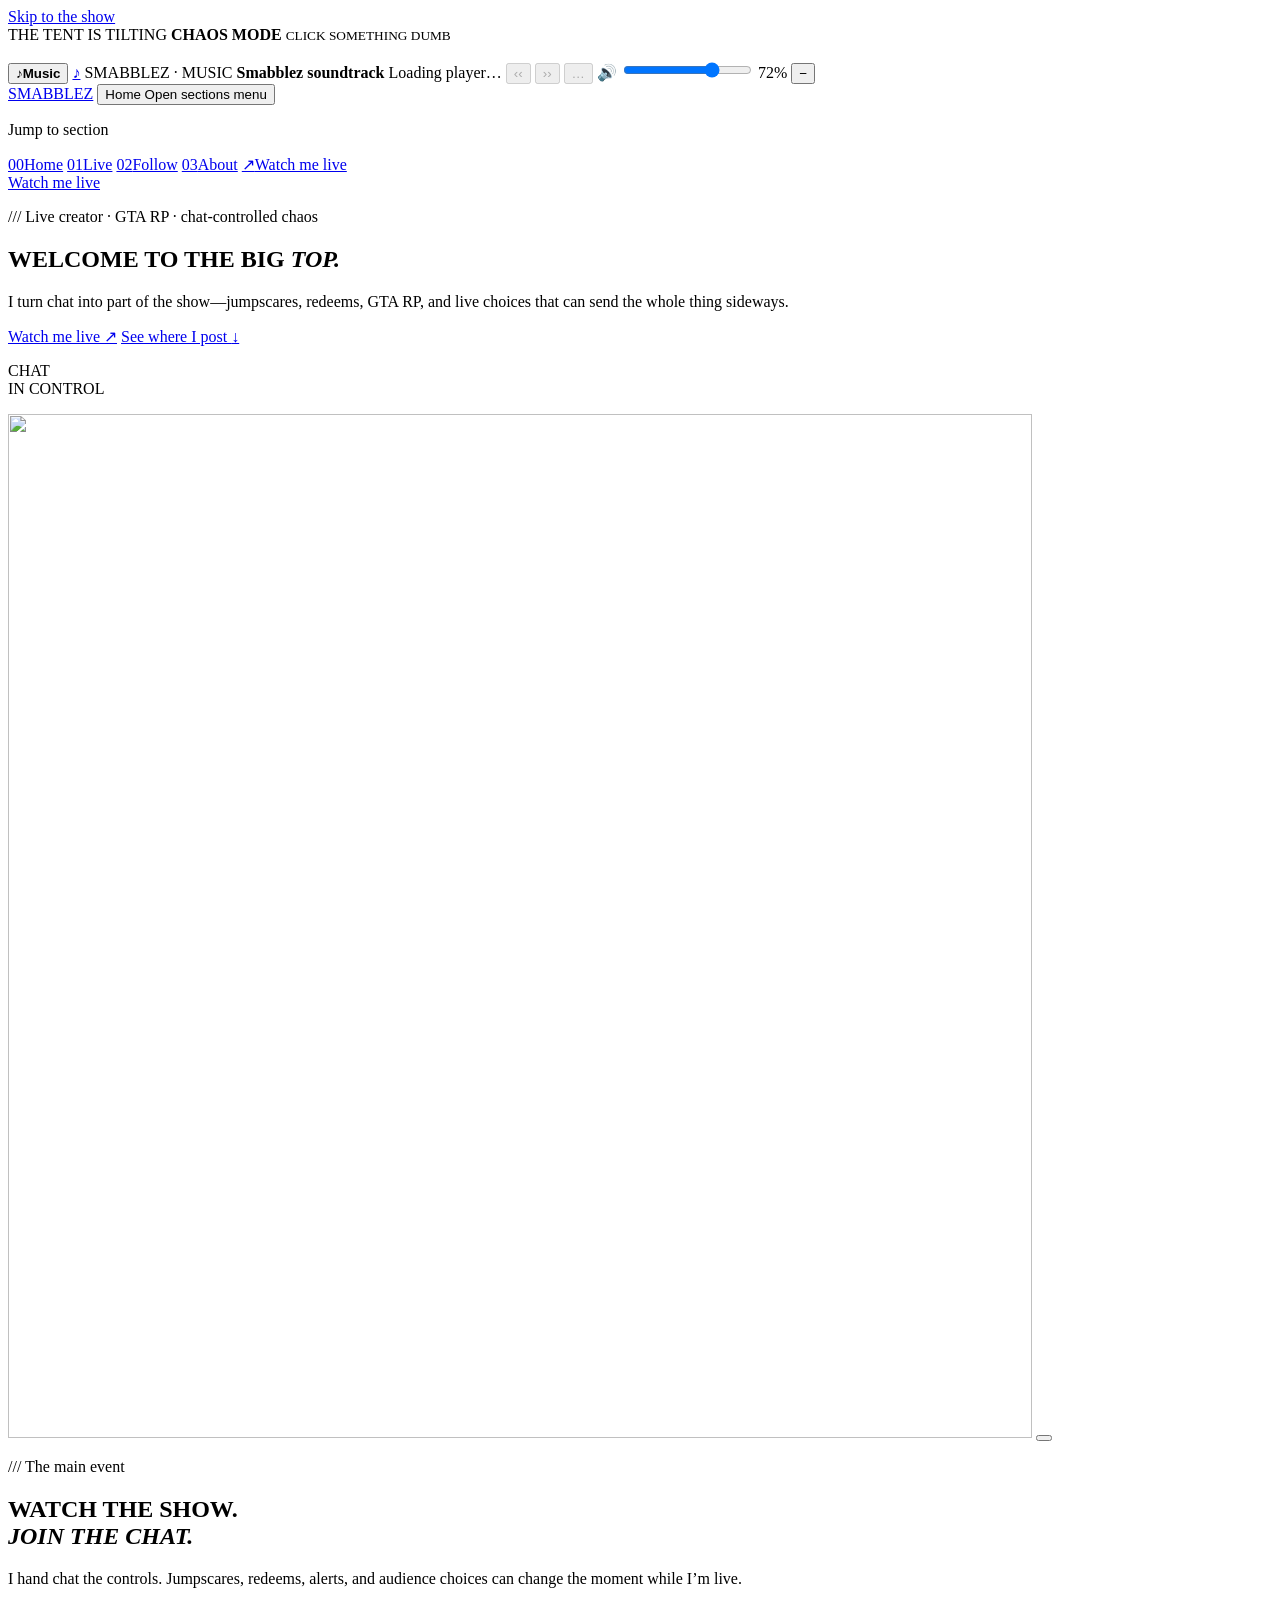
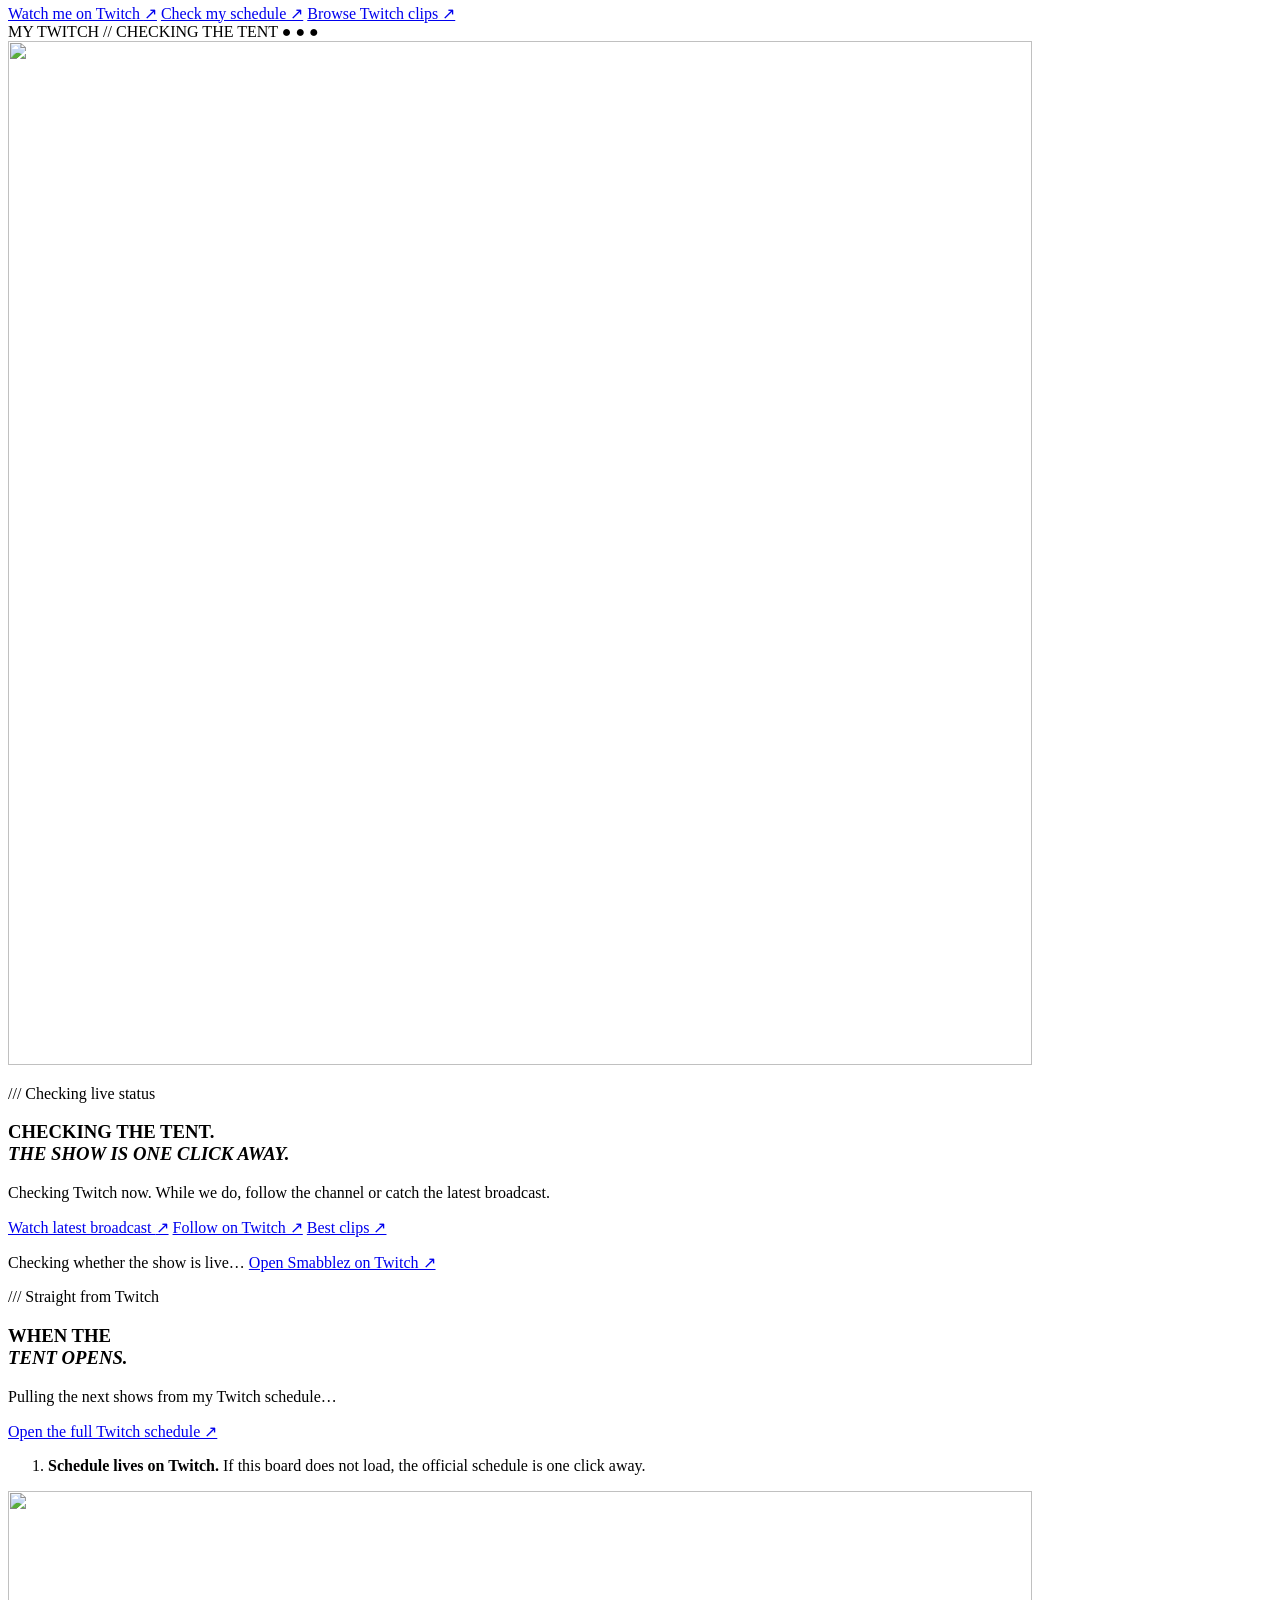
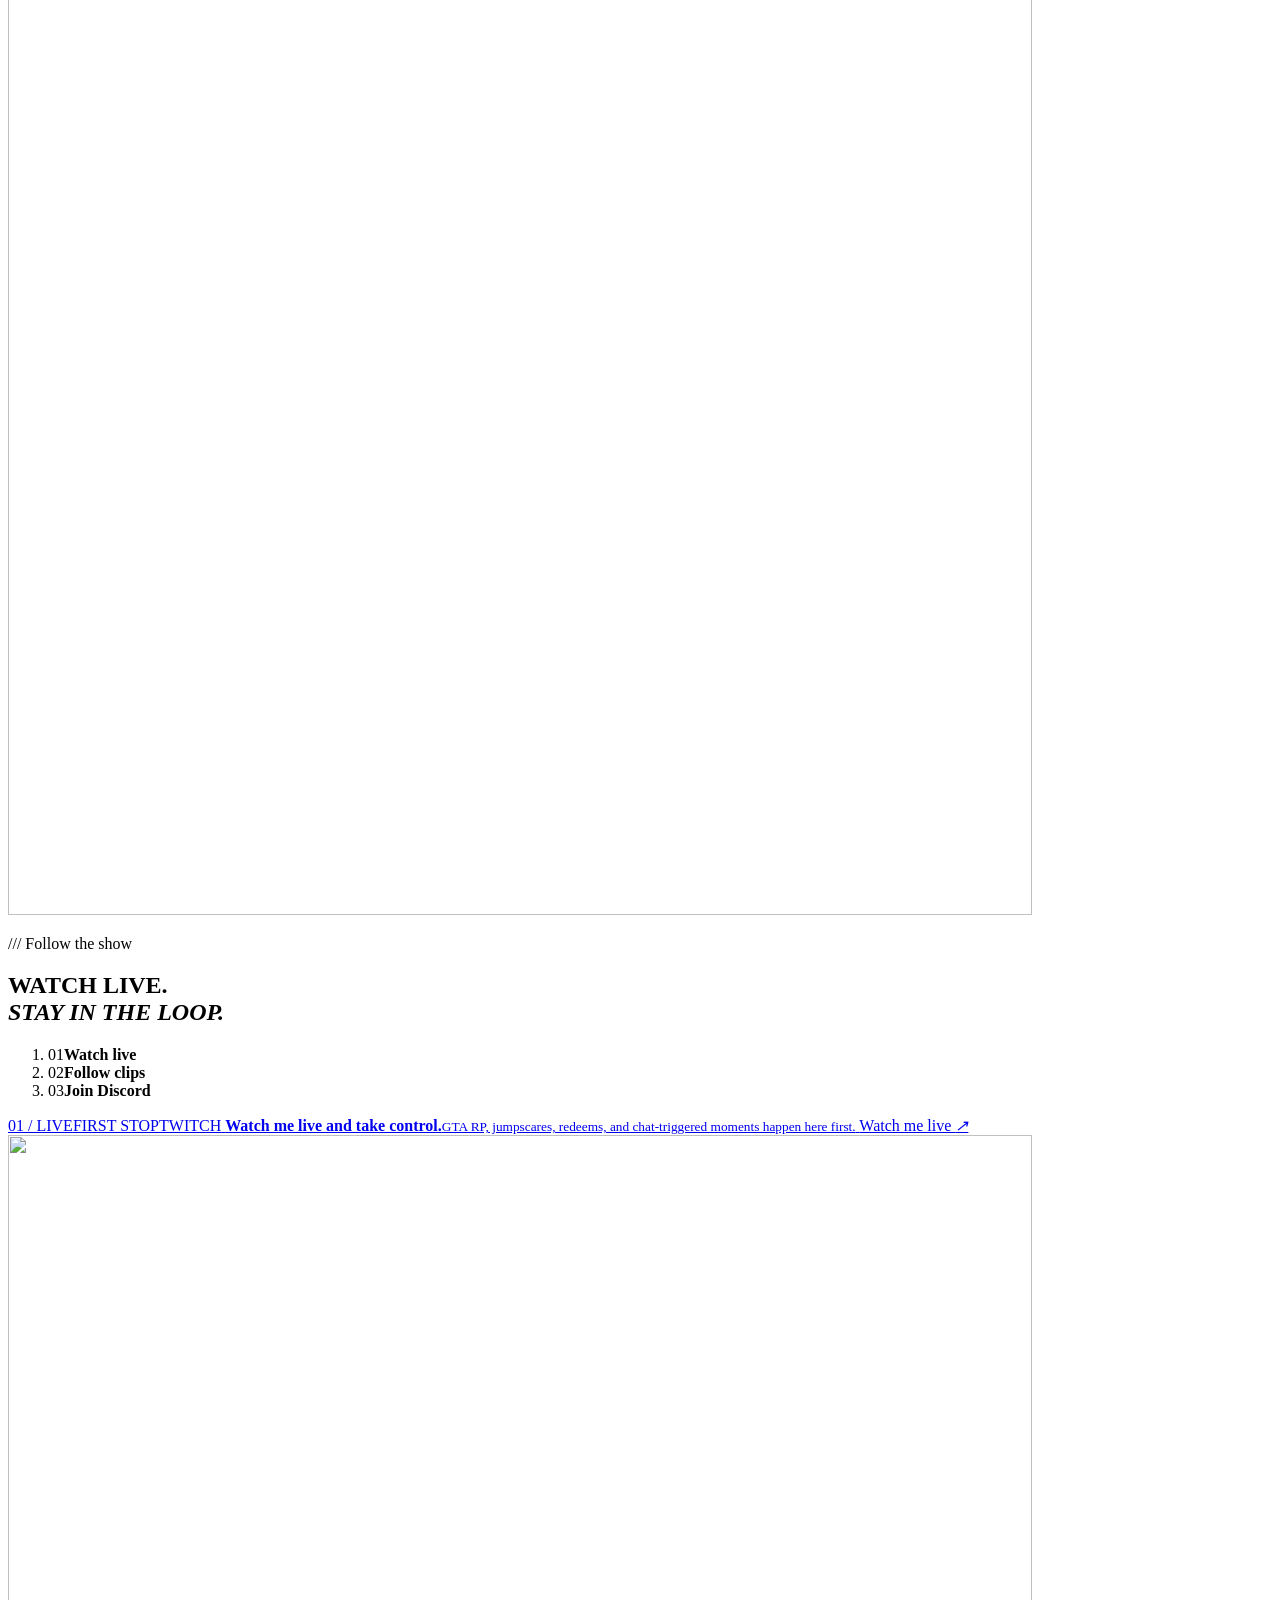
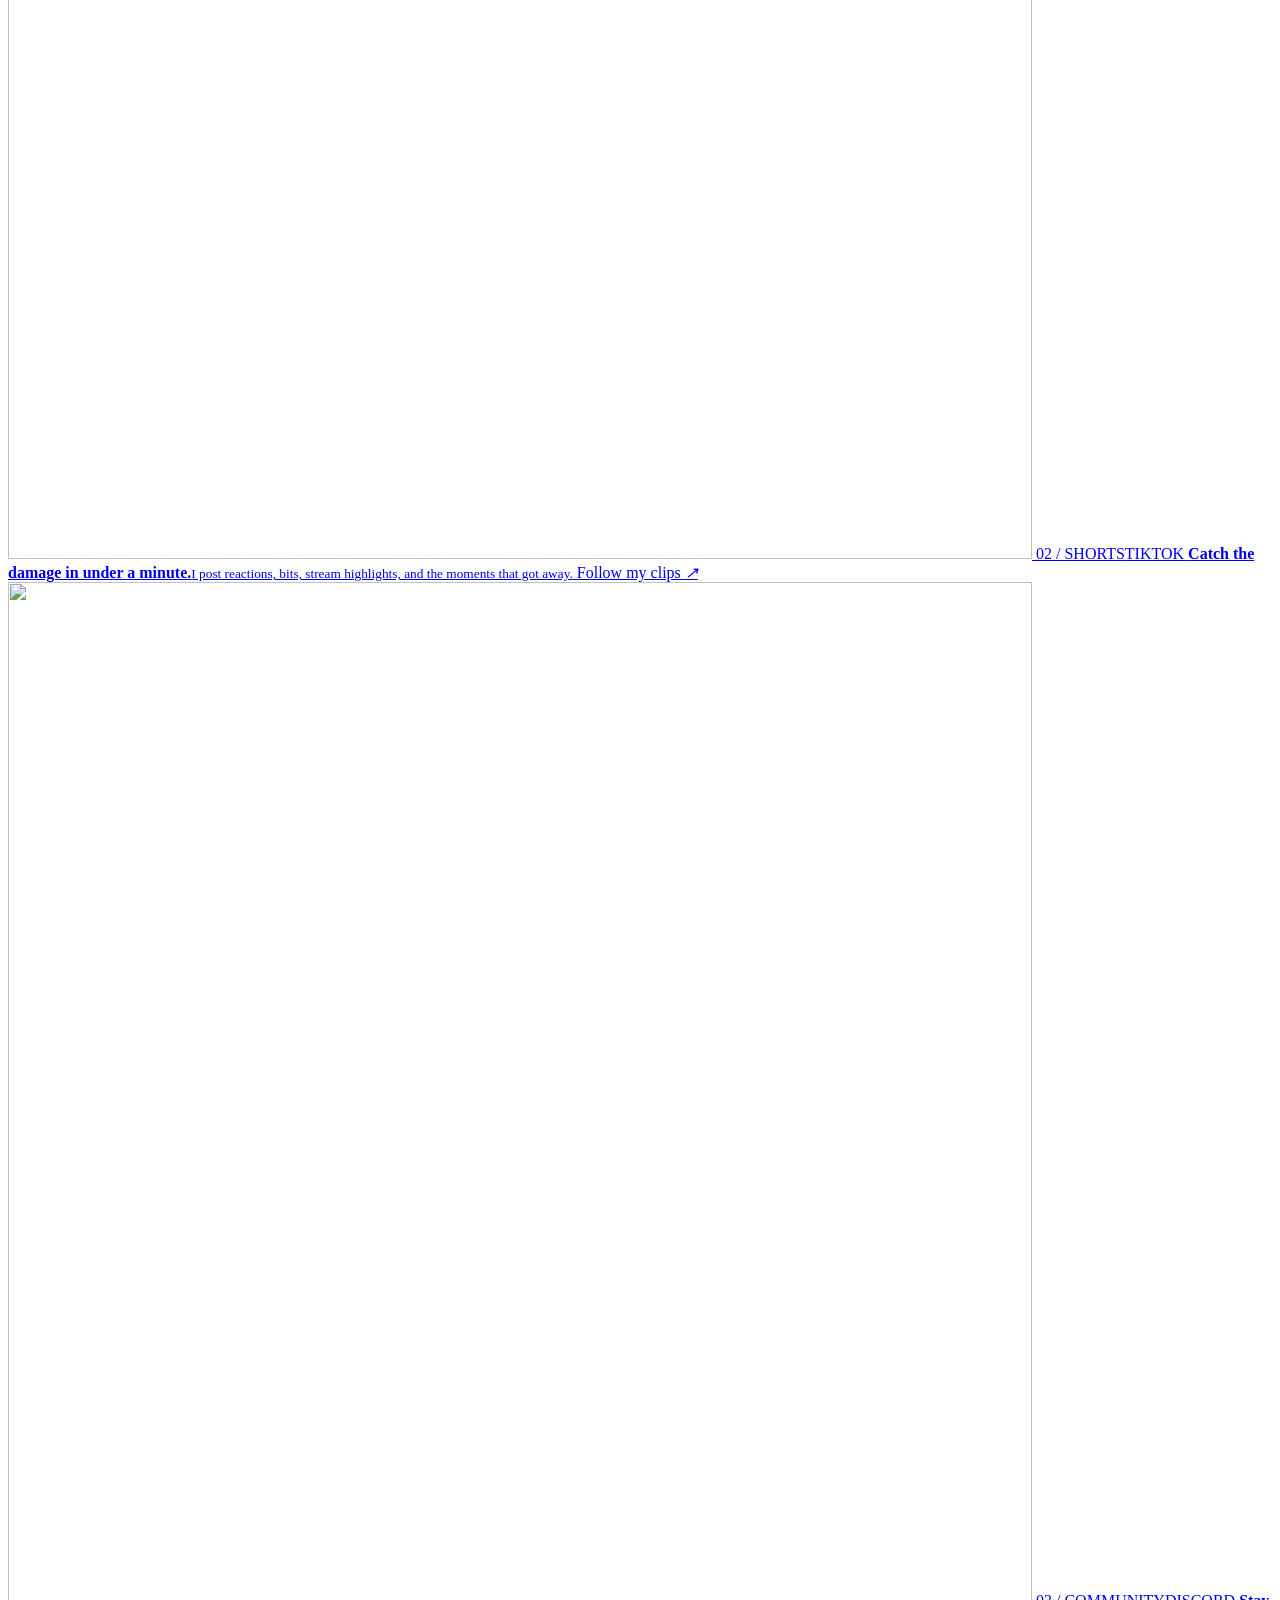
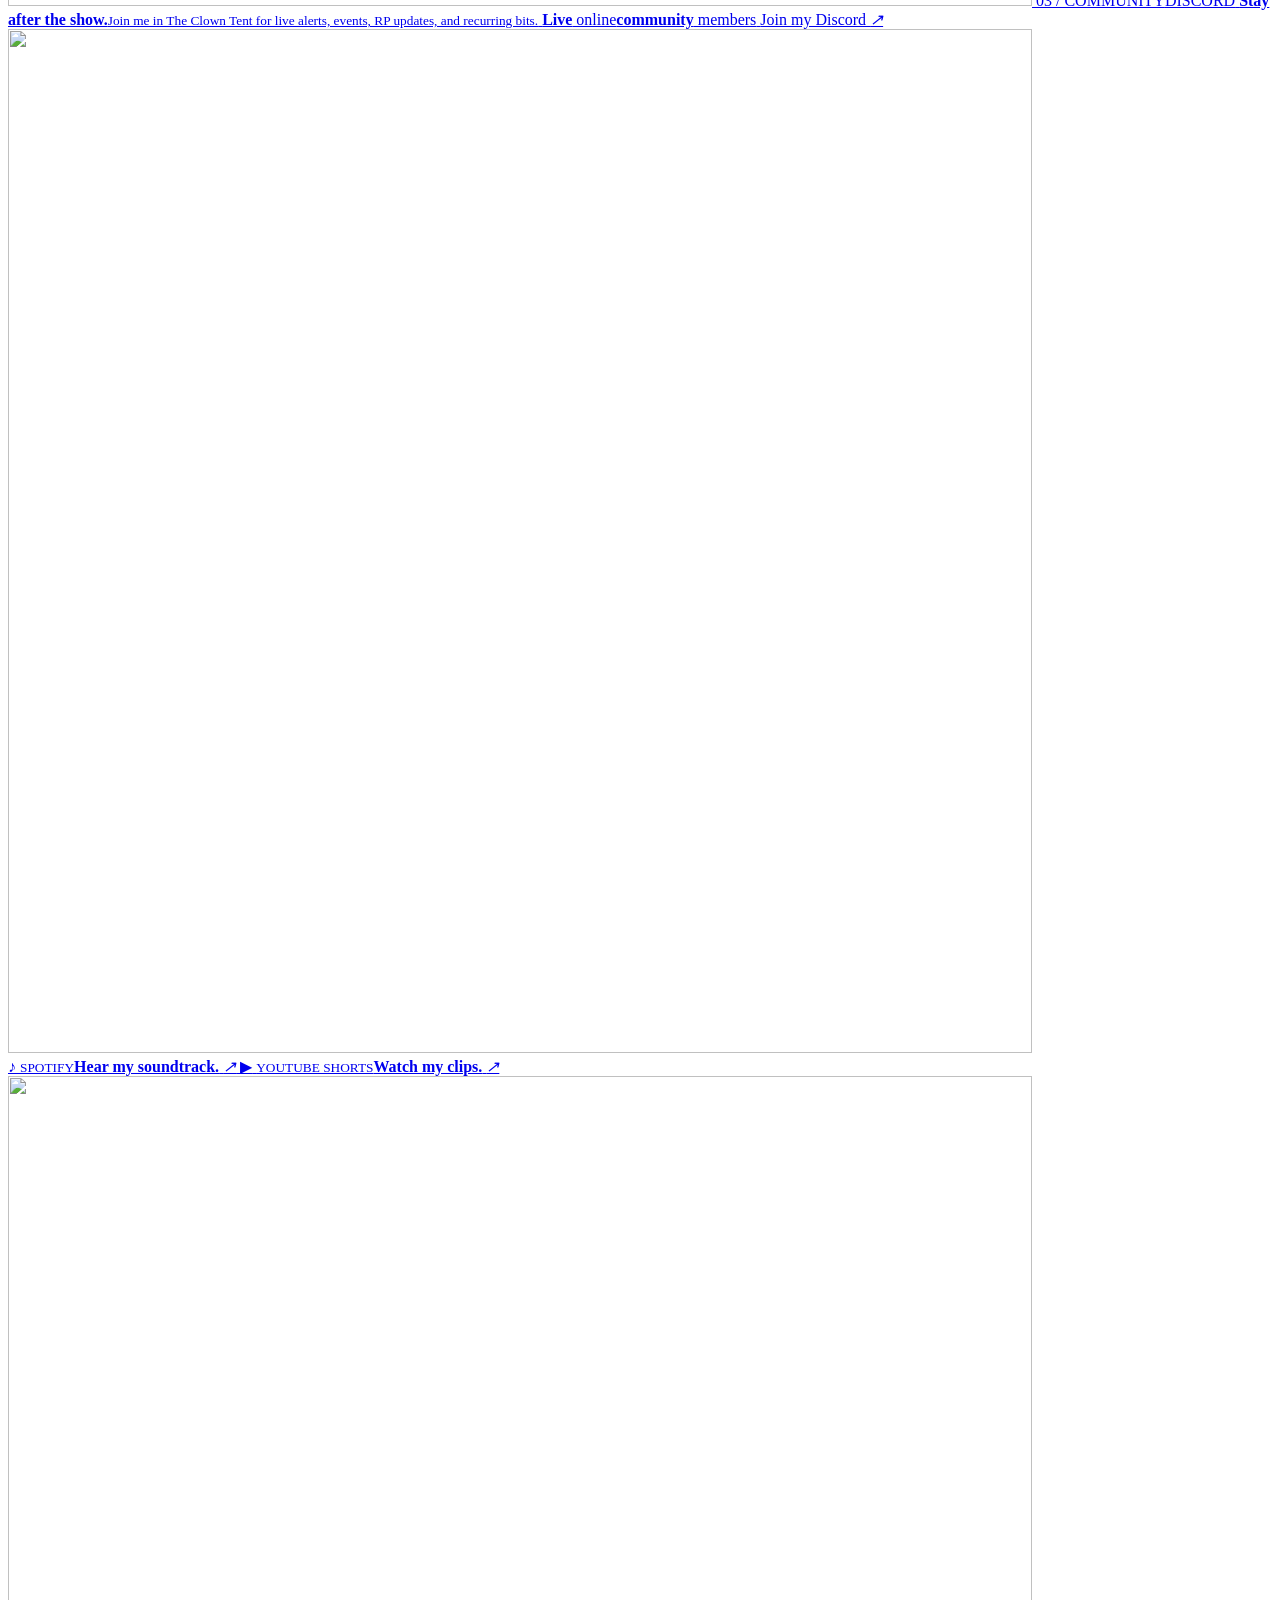
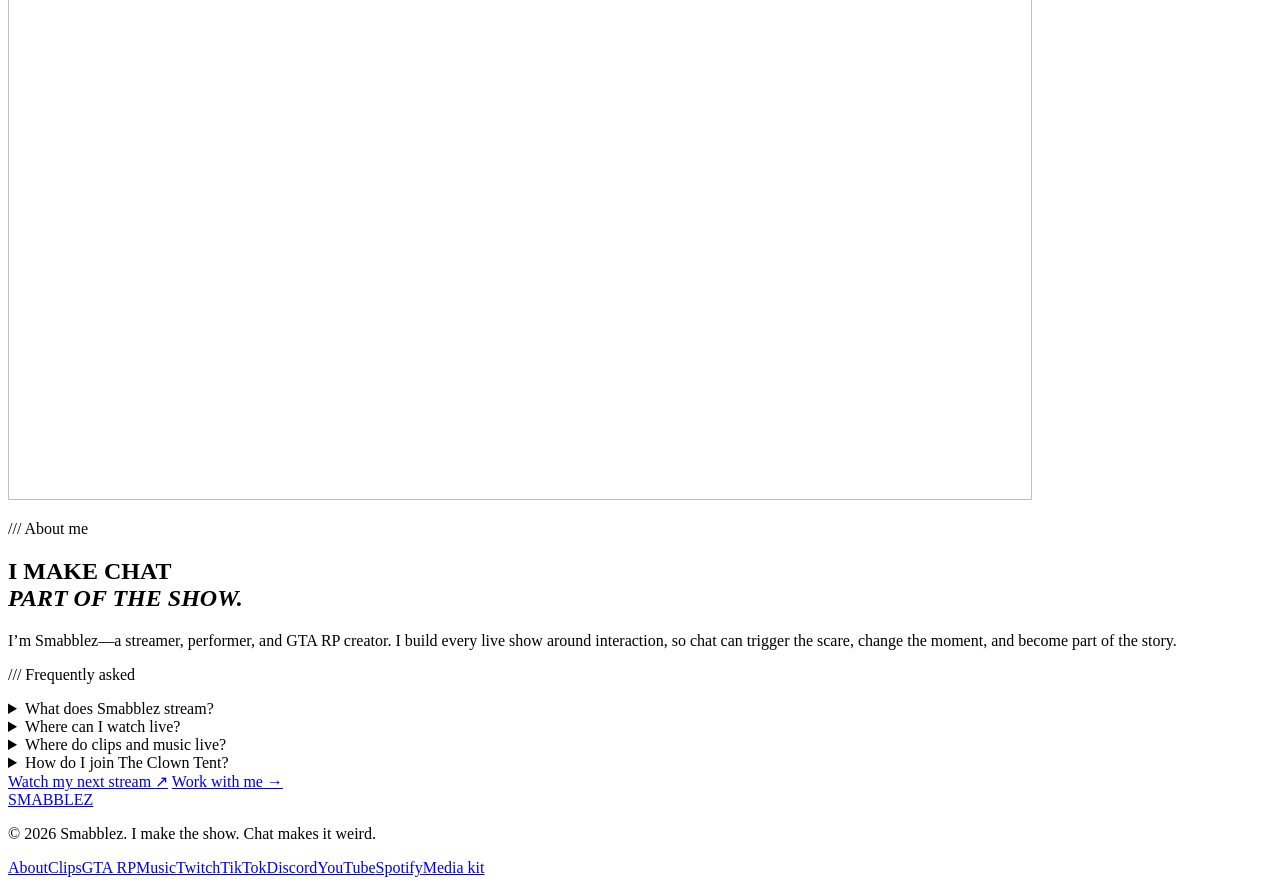
==== index.html @ bab13928 "Preserve website referral attribution" ====
<!doctype html>
<html lang="en">
<head>
  <meta charset="utf-8">
  <meta name="viewport" content="width=device-width, initial-scale=1">
  <meta name="referrer" content="strict-origin-when-cross-origin">
  <meta name="theme-color" content="#0b080d">
  <meta name="description" content="Smabblez turns Twitch chat into part of the show with GTA RP, jumpscares, live choices, music, and The Clown Tent community. Watch live and follow @Smabblez.">
  <meta name="robots" content="index, follow, max-image-preview:large">
  <meta name="author" content="Smabblez">
  <meta property="og:type" content="website">
  <meta property="og:locale" content="en_US">
  <meta property="og:site_name" content="Smabblez">
  <meta property="og:title" content="Smabblez | Interactive Twitch Streamer & GTA RP Creator">
  <meta property="og:description" content="Interactive live chaos, GTA RP, chat-triggered jumpscares, and a community that gets a hand on the wheel.">
  <meta property="og:url" content="https://smabblez.github.io/">
  <meta property="og:image" content="https://smabblez.github.io/assets/site/smabblez-social-card.png">
  <meta property="og:image:type" content="image/png">
  <meta property="og:image:width" content="1200">
  <meta property="og:image:height" content="630">
  <meta property="og:image:alt" content="Smabblez clown character beside the Welcome to the Big Top headline">
  <meta name="twitter:card" content="summary_large_image">
  <meta name="twitter:title" content="Smabblez | Interactive Twitch Streamer & GTA RP Creator">
  <meta name="twitter:description" content="Interactive live chaos, GTA RP, chat-triggered jumpscares, and a community that gets a hand on the wheel.">
  <meta name="twitter:image" content="https://smabblez.github.io/assets/site/smabblez-social-card.png">
  <meta name="twitter:image:alt" content="Smabblez clown character beside the Welcome to the Big Top headline">
  <title>Smabblez | Interactive Twitch Streamer & GTA RP Creator</title>
  <link rel="canonical" href="https://smabblez.github.io/">
  <link rel="icon" href="assets/favicon.svg" type="image/svg+xml">
  <link rel="apple-touch-icon" href="assets/emotes/hype.png">
  <link rel="preload" as="image" href="assets/emotes/hype.webp" type="image/webp" fetchpriority="high">
  <link rel="preload" as="font" href="assets/fonts/bungee-latin.woff2" type="font/woff2" crossorigin>
  <link rel="dns-prefetch" href="//player.twitch.tv">
  <link rel="dns-prefetch" href="//open.spotify.com">
  <link rel="dns-prefetch" href="//p.scdn.co">
  <link rel="dns-prefetch" href="//image-cdn-ak.spotifycdn.com">
  <link rel="dns-prefetch" href="//discord.com">
  <link rel="stylesheet" href="styles.css?v=20260801a">
  <script type="application/ld+json">
    {
      "@context": "https://schema.org",
      "@type": "WebSite",
      "@id": "https://smabblez.github.io/#website",
      "url": "https://smabblez.github.io/",
      "name": "Smabblez",
      "alternateName": "The Big Top",
      "description": "The official home of Smabblez: interactive Twitch shows, GTA RP, music, clips, and The Clown Tent community.",
      "publisher": { "@id": "https://smabblez.github.io/#smabblez" },
      "inLanguage": "en-US"
    }
  </script>
  <script type="application/ld+json">
    {
      "@context": "https://schema.org",
      "@type": "ProfilePage",
      "@id": "https://smabblez.github.io/#profile-page",
      "url": "https://smabblez.github.io/",
      "name": "Smabblez | Interactive Twitch Streamer & GTA RP Creator",
      "dateModified": "2026-07-26T00:00:00-05:00",
      "isPartOf": { "@id": "https://smabblez.github.io/#website" },
      "mainEntity": {
        "@type": "Person",
        "@id": "https://smabblez.github.io/#smabblez",
        "name": "Smabblez",
        "alternateName": "@Smabblez",
        "url": "https://smabblez.github.io/",
        "description": "Streamer, performer, GTA RP creator, musician, and community builder known for interactive live shows.",
        "image": [
          "https://smabblez.github.io/assets/emotes/hype.png",
          "https://smabblez.github.io/assets/site/smabblez-profile-4x3.png",
          "https://smabblez.github.io/assets/site/smabblez-profile-16x9.png"
        ],
        "sameAs": [
          "https://www.twitch.tv/smabblez",
          "https://www.tiktok.com/@Smabblez",
          "https://open.spotify.com/artist/1JiqQUYL0EA1h3jVQIRQtg",
          "https://www.youtube.com/@Smabblez"
        ]
      }
    }
  </script>
  <script type="application/ld+json">
    {
      "@context": "https://schema.org",
      "@type": "FAQPage",
      "@id": "https://smabblez.github.io/#faq",
      "url": "https://smabblez.github.io/#faq",
      "mainEntity": [
        { "@type": "Question", "name": "What does Smabblez stream?", "acceptedAnswer": { "@type": "Answer", "text": "Smabblez makes interactive live shows built around GTA RP, chat-triggered jumpscares, redeems, alerts, and audience choices." } },
        { "@type": "Question", "name": "Where can I watch Smabblez live?", "acceptedAnswer": { "@type": "Answer", "text": "Watch Smabblez on Twitch at twitch.tv/smabblez. The show is designed around chat participation, so viewers can help steer the moment while it is live." } },
        { "@type": "Question", "name": "Where can I find Smabblez clips and music?", "acceptedAnswer": { "@type": "Answer", "text": "Follow @Smabblez on TikTok for short-form moments, visit the YouTube channel for videos, and hear the Smabblez soundtrack on Spotify." } },
        { "@type": "Question", "name": "How do I join The Clown Tent community?", "acceptedAnswer": { "@type": "Answer", "text": "Join the Smabblez Discord to stay connected after the show, find community events, and keep up with live alerts and RP updates." } }
      ]
    }
  </script>
</head>
<body class="simple-home">
  <a class="skip-link" href="#main">Skip to the show</a>
  <div class="cursor-nose" aria-hidden="true"></div>
  <div class="scroll-progress" aria-hidden="true"><span></span></div>
  <div class="chaos-flash" aria-hidden="true">
    <span data-chaos-kicker>THE TENT IS TILTING</span>
    <strong data-chaos-title>CHAOS MODE</strong>
    <small data-chaos-hint>CLICK SOMETHING DUMB</small>
  </div>
  <p class="mode-status sr-only" role="status" aria-live="polite" data-mode-status></p>

  <aside class="sound-prompt" data-sound-prompt aria-label="Smabblez soundtrack preview controls">
    <button class="sound-restore" type="button" data-sound-restore aria-label="Expand soundtrack controls" title="Expand soundtrack controls"><span aria-hidden="true">♪</span><strong>Music</strong></button>
    <a class="sound-art" href="https://open.spotify.com/artist/1JiqQUYL0EA1h3jVQIRQtg" data-social="spotify" data-sound-art target="_blank" rel="noopener" aria-label="Open Smabblez on Spotify"><span aria-hidden="true">♪</span></a>
    <span class="sound-meta">
      <span class="sound-kicker">SMABBLEZ · MUSIC</span>
      <strong data-sound-track>Smabblez soundtrack</strong>
      <span class="sound-status" data-sound-status aria-live="polite">Loading player…</span>
    </span>
    <button class="sound-previous" type="button" data-sound-previous aria-label="Restart or play previous track" title="Restart or play previous track" disabled>‹‹</button>
    <button class="sound-skip" type="button" data-sound-skip aria-label="Skip to next track" title="Skip to next track" disabled>››</button>
    <button class="sound-toggle" type="button" data-sound-toggle aria-label="Loading Spotify player" aria-pressed="false" disabled>…</button>
    <label class="sound-volume-control" title="Soundtrack volume">
      <span aria-hidden="true" data-sound-volume-icon>&#128266;</span>
      <input id="sound-volume" type="range" min="0" max="100" step="1" value="72" data-sound-volume aria-label="Soundtrack volume">
      <output for="sound-volume" data-sound-volume-value>72%</output>
    </label>
    <button class="sound-dismiss" type="button" data-sound-dismiss aria-label="Minimize soundtrack controls" title="Minimize soundtrack controls">−</button>
    <span class="sound-progress" aria-hidden="true"><span data-sound-progress></span></span>
    <audio data-sound-audio preload="none"></audio>
  </aside>

  <header class="site-header" data-header>
    <a class="brand" href="#top" aria-label="Smabblez home"><span class="brand-nose" aria-hidden="true"></span><span>SMABBLEZ</span></a>
    <button class="menu-toggle" type="button" aria-expanded="false" aria-controls="site-nav" aria-label="Open sections menu">
      <span class="menu-current" data-menu-current>Home</span>
      <span class="menu-icon" aria-hidden="true"><i></i><i></i><i></i></span>
      <span class="sr-only" data-menu-label>Open sections menu</span>
    </button>
    <nav class="site-nav" id="site-nav" aria-label="Primary navigation">
      <p class="nav-title">Jump to section</p>
      <a class="active" href="#top" data-section-name="Home" aria-current="page"><span aria-hidden="true">00</span>Home</a>
      <a href="#live" data-section-name="Live"><span aria-hidden="true">01</span>Live</a>
      <a href="#follow" data-section-name="Follow"><span aria-hidden="true">02</span>Follow</a>
      <a href="#about" data-section-name="About"><span aria-hidden="true">03</span>About</a>
      <a class="nav-live-link" href="https://www.twitch.tv/smabblez" data-social="twitch" target="_blank" rel="noopener"><span aria-hidden="true">↗</span>Watch me live</a>
    </nav>
    <a class="header-cta" href="https://www.twitch.tv/smabblez" data-social="twitch" target="_blank" rel="noopener"><span class="live-dot" aria-hidden="true"></span>Watch me live</a>
  </header>

  <main id="main">
    <section class="hero" id="top" aria-labelledby="hero-title">
      <div class="hero-copy">
        <p class="kicker"><span>///</span> Live creator · GTA RP · chat-controlled chaos</p>
        <h1 id="hero-title"><span>WELCOME TO</span> THE BIG <em>TOP.</em></h1>
        <p class="hero-lede">I turn chat into part of the show—jumpscares, redeems, GTA RP, and live choices that can send the whole thing sideways.</p>
        <div class="hero-actions">
          <a class="button button-primary" href="https://www.twitch.tv/smabblez" data-social="twitch" target="_blank" rel="noopener">Watch me live <span aria-hidden="true">↗</span></a>
          <a class="hero-secondary text-link" href="#follow">See where I post <span aria-hidden="true">↓</span></a>
        </div>
      </div>
      <div class="hero-stage">
        <div class="spotlight" aria-hidden="true"></div>
        <p class="stage-note stage-note-one" aria-hidden="true">CHAT<br>IN CONTROL</p>
        <div class="hero-character">
          <div class="hero-character-float">
            <img class="hero-clown" src="assets/emotes/hype.webp" data-chaos-character data-normal-src="assets/emotes/hype.webp" data-chaos-src="assets/emotes/evil.webp" width="1024" height="1024" fetchpriority="high" decoding="async" alt="" aria-hidden="true">
            <button class="hero-nose-button" type="button" data-honk aria-label="Honk Smabblez's nose to turn on Chaos Mode" aria-pressed="false"></button>
          </div>
        </div>
      </div>
    </section>

    <section class="section live-section" id="live" aria-labelledby="live-title">
      <div class="live-copy reveal">
        <p class="kicker"><span>///</span> The main event</p>
        <h2 id="live-title">WATCH THE SHOW.<br><em>JOIN THE CHAT.</em></h2>
        <p>I hand chat the controls. Jumpscares, redeems, alerts, and audience choices can change the moment while I’m live.</p>
        <div class="live-actions">
          <a class="button button-primary" href="https://www.twitch.tv/smabblez" data-social="twitch" target="_blank" rel="noopener">Watch me on Twitch <span aria-hidden="true">↗</span></a>
          <a class="text-link" href="https://www.twitch.tv/smabblez/schedule" data-content="twitchSchedule" target="_blank" rel="noopener">Check my schedule ↗</a>
          <a class="text-link" href="https://www.twitch.tv/smabblez/clips?range=all" data-content="twitchClips" target="_blank" rel="noopener">Browse Twitch clips ↗</a>
        </div>
      </div>
      <div class="live-player reveal" data-twitch-frame data-player-state="loading">
        <div class="live-player-top">
          <span data-twitch-player-label>MY TWITCH // CHECKING THE TENT</span>
          <span class="live-player-signal" data-twitch-player-signal aria-hidden="true">● ● ●</span>
        </div>
        <div class="twitch-stage">
          <div class="twitch-player-shell" id="smabblez-twitch-player" data-twitch-player aria-label="Smabblez Twitch live player"></div>
          <article class="live-offline-card" data-twitch-offline aria-hidden="false">
            <img src="assets/emotes/hype.webp" width="1024" height="1024" loading="lazy" decoding="async" alt="" aria-hidden="true">
            <div class="live-offline-copy">
              <p class="kicker" data-twitch-state-kicker><span>///</span> Checking live status</p>
              <h3 data-twitch-state-title>CHECKING THE TENT.<br><em>THE SHOW IS ONE CLICK AWAY.</em></h3>
              <p data-twitch-state-copy>Checking Twitch now. While we do, follow the channel or catch the latest broadcast.</p>
              <div class="live-offline-actions">
                <a class="button button-primary" href="https://www.twitch.tv/smabblez/videos?filter=archives&amp;sort=time" data-content="twitchVideos" target="_blank" rel="noopener">Watch latest broadcast <span aria-hidden="true">↗</span></a>
                <a class="text-link" href="https://www.twitch.tv/smabblez" data-social="twitch" target="_blank" rel="noopener">Follow on Twitch ↗</a>
                <a class="text-link" href="https://www.twitch.tv/smabblez/clips?range=all" data-content="twitchClips" target="_blank" rel="noopener">Best clips ↗</a>
              </div>
            </div>
          </article>
        </div>
        <p class="live-player-fallback" aria-live="polite" data-twitch-player-status>Checking whether the show is live… <a href="https://www.twitch.tv/smabblez" data-social="twitch" target="_blank" rel="noopener">Open Smabblez on Twitch ↗</a></p>
        <noscript><p class="live-player-fallback">JavaScript is off. <a href="https://www.twitch.tv/smabblez" data-social="twitch" target="_blank" rel="noopener">Watch Smabblez on Twitch ↗</a></p></noscript>
      </div>
      <div class="stream-schedule reveal" data-twitch-schedule>
        <div class="schedule-intro">
          <p class="kicker"><span>///</span> Straight from Twitch</p>
          <h3>WHEN THE<br><em>TENT OPENS.</em></h3>
          <p data-schedule-status>Pulling the next shows from my Twitch schedule&hellip;</p>
          <a class="text-link" href="https://www.twitch.tv/smabblez/schedule" data-content="twitchSchedule" target="_blank" rel="noopener">Open the full Twitch schedule &nearr;</a>
        </div>
        <ol class="schedule-list" data-schedule-list aria-label="Upcoming Smabblez streams">
          <li class="schedule-fallback">
            <strong>Schedule lives on Twitch.</strong>
            <span>If this board does not load, the official schedule is one click away.</span>
          </li>
        </ol>
        <img class="schedule-emote" src="assets/emotes/win.webp" data-chaos-support data-normal-src="assets/emotes/win.webp" data-chaos-src="assets/emotes/chaos.webp" width="1024" height="1024" loading="lazy" decoding="async" alt="" aria-hidden="true">
      </div>
    </section>

    <section class="section simple-socials" id="follow" aria-labelledby="follow-title">
      <div class="section-heading reveal">
        <p class="kicker"><span>///</span> Follow the show</p>
        <div>
          <h2 id="follow-title">WATCH LIVE.<br><em>STAY IN THE LOOP.</em></h2>
          <ol class="funnel-path" aria-label="How to follow Smabblez">
            <li><span>01</span><strong>Watch live</strong></li>
            <li><span>02</span><strong>Follow clips</strong></li>
            <li><span>03</span><strong>Join Discord</strong></li>
          </ol>
        </div>
      </div>
      <div class="social-grid">
        <a class="social-card social-twitch reveal" href="https://www.twitch.tv/smabblez" data-social="twitch" target="_blank" rel="noopener">
          <span class="social-number">01 / LIVE</span><span class="funnel-badge">FIRST STOP</span><span class="social-platform">TWITCH</span>
          <strong>Watch me live and take control.</strong><small>GTA RP, jumpscares, redeems, and chat-triggered moments happen here first.</small>
          <span class="social-action">Watch me live <i aria-hidden="true">↗</i></span>
          <img src="assets/emotes/evil.webp" width="1024" height="1024" loading="lazy" decoding="async" alt="" aria-hidden="true">
        </a>
        <a class="social-card social-tiktok reveal" href="https://www.tiktok.com/@Smabblez" data-social="tiktok" target="_blank" rel="noopener">
          <span class="social-number">02 / SHORTS</span><span class="social-platform">TIKTOK</span>
          <strong>Catch the damage in under a minute.</strong><small>I post reactions, bits, stream highlights, and the moments that got away.</small>
          <span class="social-action">Follow my clips <i aria-hidden="true">↗</i></span>
          <img src="assets/emotes/love.webp" width="1024" height="1024" loading="lazy" decoding="async" alt="" aria-hidden="true">
        </a>
        <a class="social-card social-discord reveal" href="https://discord.gg/5edKN6cw2K" data-social="discord" target="_blank" rel="noopener">
          <span class="social-number">03 / COMMUNITY</span><span class="social-platform">DISCORD</span>
          <strong>Stay after the show.</strong><small>Join me in The Clown Tent for live alerts, events, RP updates, and recurring bits.</small>
          <span class="discord-preview" data-discord-preview aria-live="polite"><span><b data-discord-online>Live</b> online</span><span><b data-discord-members>community</b> members</span></span>
          <span class="social-action">Join my Discord <i aria-hidden="true">↗</i></span>
          <img src="assets/emotes/bonk.webp" width="1024" height="1024" loading="lazy" decoding="async" alt="" aria-hidden="true">
        </a>
      </div>
      <div class="support-links reveal">
        <a class="music-strip" href="https://open.spotify.com/artist/1JiqQUYL0EA1h3jVQIRQtg" data-social="spotify" target="_blank" rel="noopener">
          <span class="music-note" aria-hidden="true">♪</span>
          <span><small>SPOTIFY</small><strong>Hear my soundtrack.</strong></span>
          <i aria-hidden="true">↗</i>
        </a>
        <a class="music-strip youtube-strip" href="https://www.youtube.com/@Smabblez/shorts" data-content="youtubeShorts" target="_blank" rel="noopener">
          <span class="music-note" aria-hidden="true">▶</span>
          <span><small>YOUTUBE SHORTS</small><strong>Watch my clips.</strong></span>
          <i aria-hidden="true">↗</i>
        </a>
      </div>
    </section>

    <section class="section simple-about" id="about" aria-labelledby="about-title">
      <div class="simple-about-art reveal" aria-hidden="true"><img src="assets/emotes/win.webp" width="1024" height="1024" loading="lazy" decoding="async" alt=""></div>
      <div class="simple-about-copy reveal">
        <p class="kicker"><span>///</span> About me</p>
        <h2 id="about-title">I MAKE CHAT<br><em>PART OF THE SHOW.</em></h2>
        <p>I’m Smabblez—a streamer, performer, and GTA RP creator. I build every live show around interaction, so chat can trigger the scare, change the moment, and become part of the story.</p>
        <div class="about-faq" id="faq">
          <p class="kicker"><span>///</span> Frequently asked</p>
          <details>
            <summary>What does Smabblez stream?</summary>
            <p>Interactive live shows built around GTA RP, chat-triggered jumpscares, redeems, alerts, and audience choices.</p>
          </details>
          <details>
            <summary>Where can I watch live?</summary>
            <p><a href="https://www.twitch.tv/smabblez" data-social="twitch" target="_blank" rel="noopener">Watch on Twitch</a> and help steer the moment while it is live.</p>
          </details>
          <details>
            <summary>Where do clips and music live?</summary>
            <p><a href="https://www.tiktok.com/@Smabblez" data-social="tiktok" target="_blank" rel="noopener">TikTok</a> has short-form moments, <a href="https://www.youtube.com/@Smabblez" data-social="youtube" target="_blank" rel="noopener">YouTube</a> has videos, and <a href="https://open.spotify.com/artist/1JiqQUYL0EA1h3jVQIRQtg" data-social="spotify" target="_blank" rel="noopener">Spotify</a> has the soundtrack.</p>
          </details>
          <details>
            <summary>How do I join The Clown Tent?</summary>
            <p><a href="https://discord.gg/5edKN6cw2K" data-social="discord" target="_blank" rel="noopener">Join the Discord</a> for community events, live alerts, and RP updates.</p>
          </details>
        </div>
        <div class="about-actions">
          <a class="button button-primary" href="https://www.twitch.tv/smabblez" data-social="twitch" target="_blank" rel="noopener">Watch my next stream <span aria-hidden="true">↗</span></a>
          <a class="text-link" href="media-kit.html" data-track="media-kit">Work with me →</a>
        </div>
      </div>
    </section>
  </main>

  <footer class="site-footer">
    <a class="brand footer-brand" href="#top"><span class="brand-nose" aria-hidden="true"></span><span>SMABBLEZ</span></a>
    <p>© 2026 Smabblez. I make the show. Chat makes it weird.</p>
    <div><a href="about.html">About</a><a href="clips.html">Clips</a><a href="gta-rp.html">GTA RP</a><a href="music.html">Music</a><a href="https://www.twitch.tv/smabblez" data-social="twitch" target="_blank" rel="noopener">Twitch</a><a href="https://www.tiktok.com/@Smabblez" data-social="tiktok" target="_blank" rel="noopener">TikTok</a><a href="https://discord.gg/5edKN6cw2K" data-social="discord" target="_blank" rel="noopener">Discord</a><a href="https://www.youtube.com/@Smabblez" data-social="youtube" target="_blank" rel="noopener">YouTube</a><a href="https://open.spotify.com/artist/1JiqQUYL0EA1h3jVQIRQtg" data-social="spotify" target="_blank" rel="noopener">Spotify</a><a href="media-kit.html" data-track="media-kit">Media kit</a></div>
  </footer>

  <script src="https://player.twitch.tv/js/embed/v1.js"></script>
  <script src="site.config.js?v=20260726c"></script>
  <script src="script.js?v=20260801a"></script>
</body>
</html>
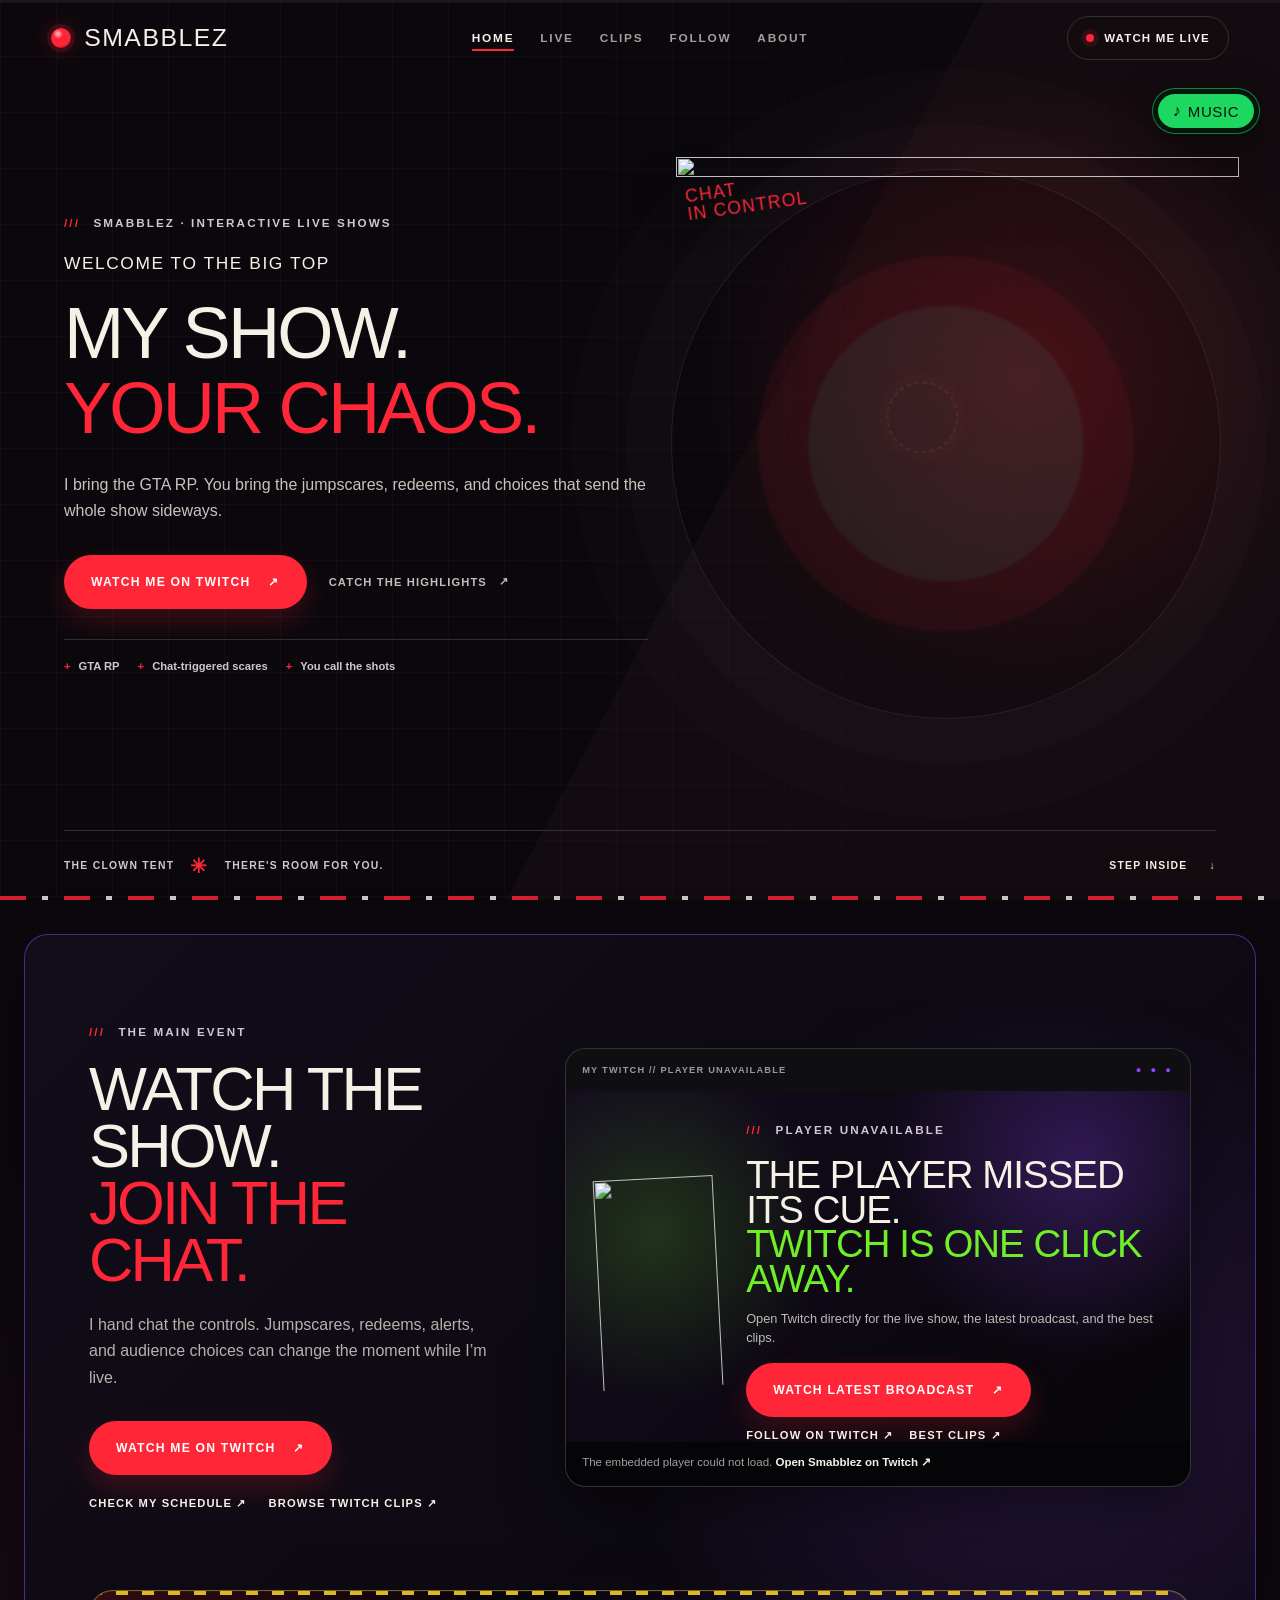
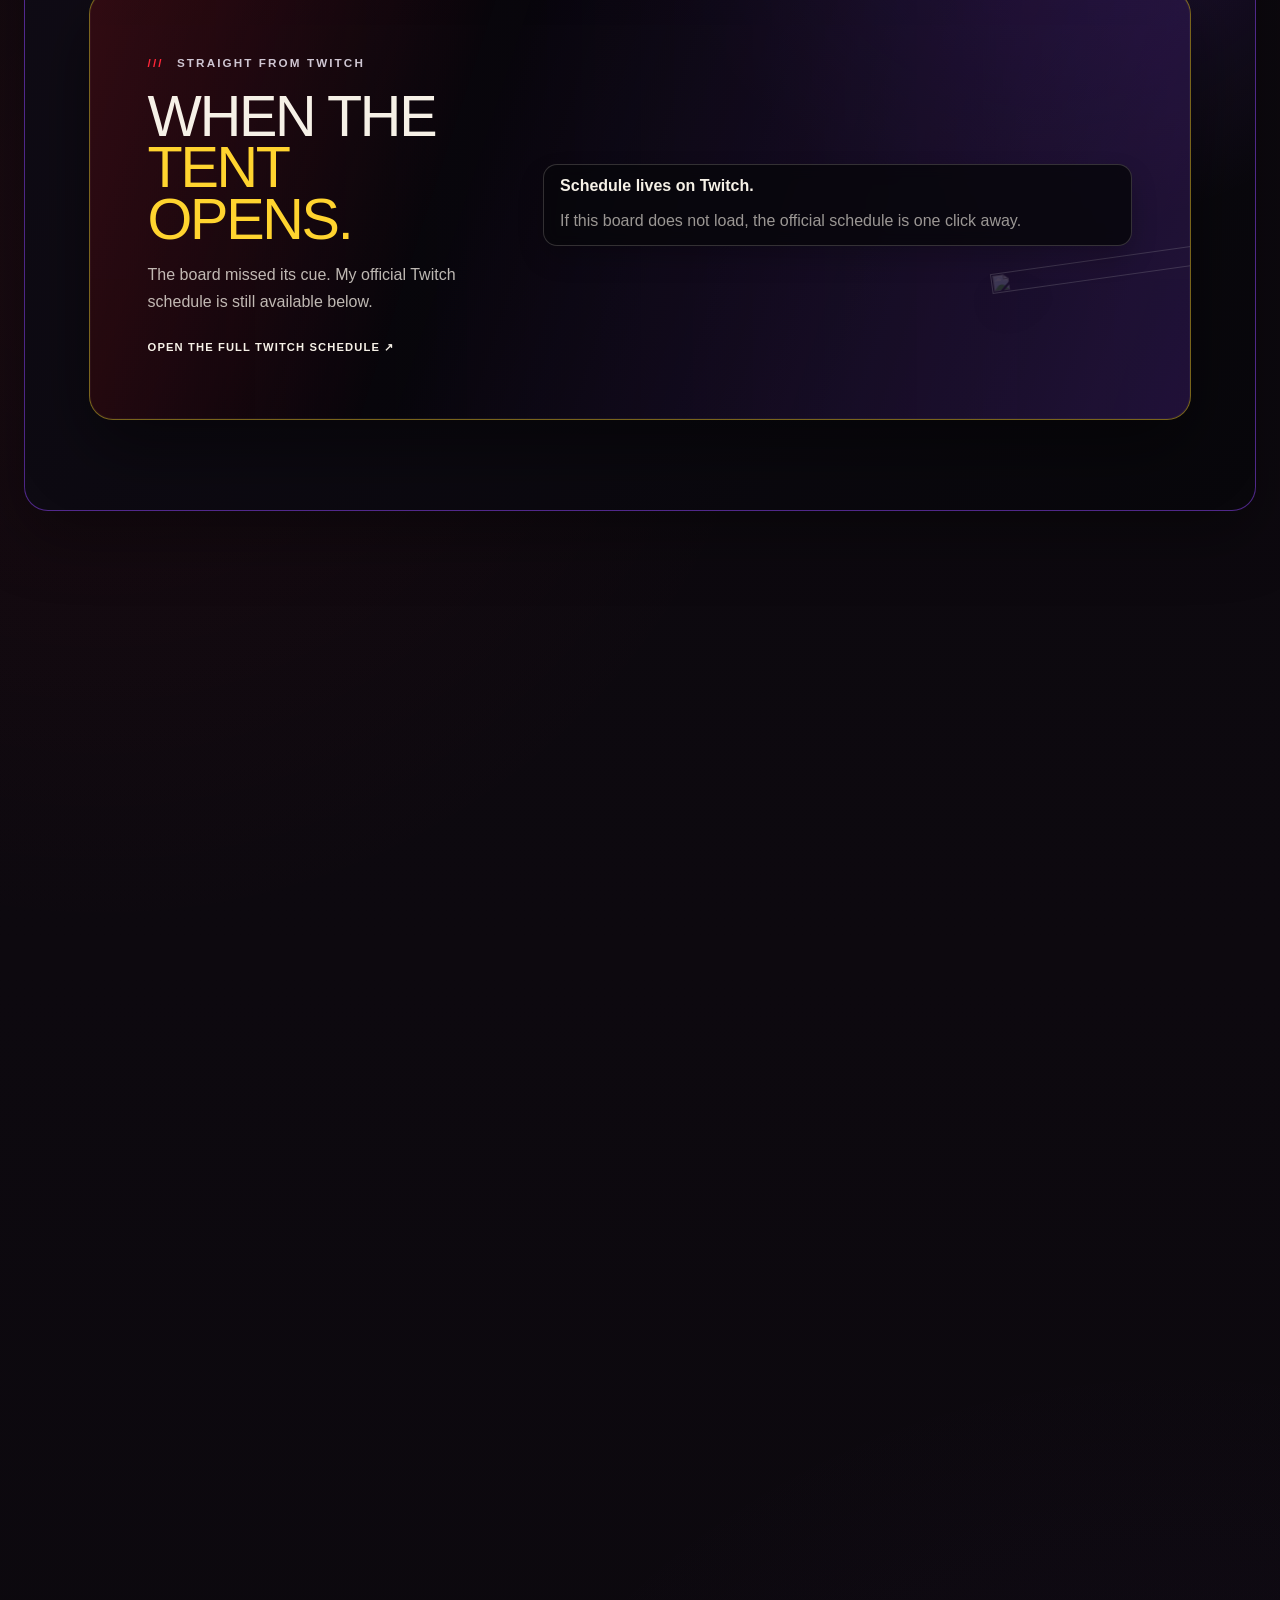
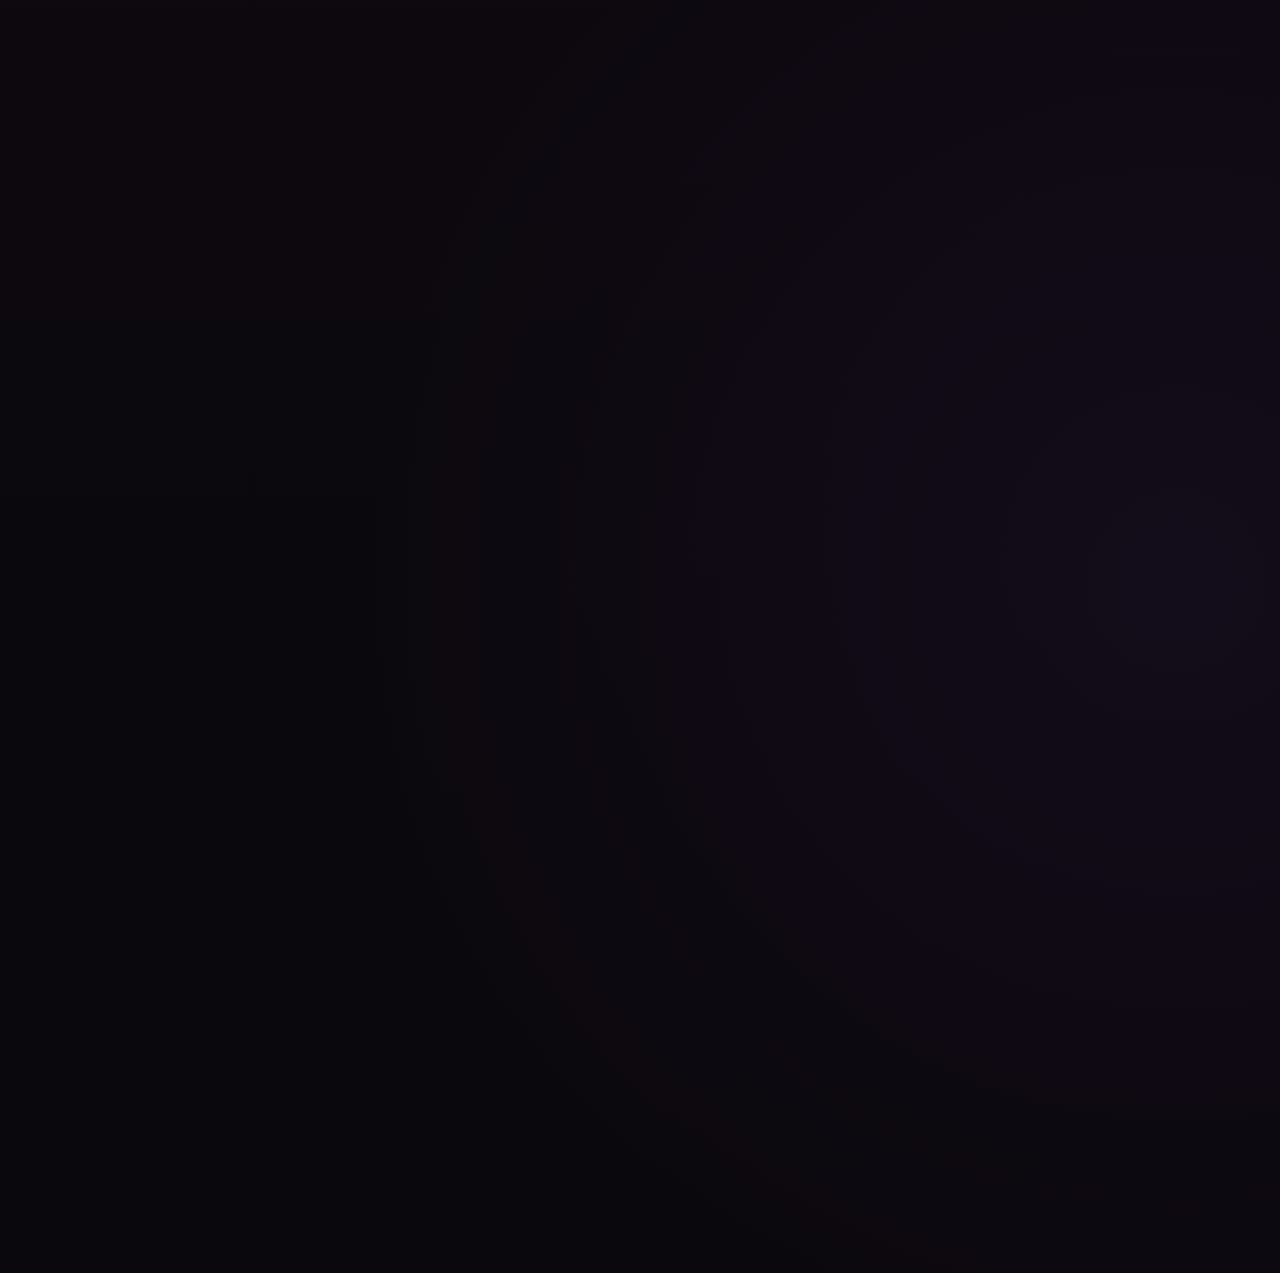
==== commit 0d3d37cf: "Sharpen homepage and defer Twitch loading" ====
--- a/index.html
+++ b/index.html
@@ -1,312 +1,322 @@
-<!doctype html>
-<html lang="en">
-<head>
-  <meta charset="utf-8">
-  <meta name="viewport" content="width=device-width, initial-scale=1">
-  <meta name="referrer" content="strict-origin-when-cross-origin">
-  <meta name="theme-color" content="#0b080d">
-  <meta name="description" content="Smabblez turns Twitch chat into part of the show with GTA RP, jumpscares, live choices, music, and The Clown Tent community. Watch live and follow @Smabblez.">
-  <meta name="robots" content="index, follow, max-image-preview:large">
-  <meta name="author" content="Smabblez">
-  <meta property="og:type" content="website">
-  <meta property="og:locale" content="en_US">
-  <meta property="og:site_name" content="Smabblez">
-  <meta property="og:title" content="Smabblez | Interactive Twitch Streamer & GTA RP Creator">
-  <meta property="og:description" content="Interactive live chaos, GTA RP, chat-triggered jumpscares, and a community that gets a hand on the wheel.">
-  <meta property="og:url" content="https://smabblez.github.io/">
-  <meta property="og:image" content="https://smabblez.github.io/assets/site/smabblez-social-card.png">
-  <meta property="og:image:type" content="image/png">
-  <meta property="og:image:width" content="1200">
-  <meta property="og:image:height" content="630">
-  <meta property="og:image:alt" content="Smabblez clown character beside the Welcome to the Big Top headline">
-  <meta name="twitter:card" content="summary_large_image">
-  <meta name="twitter:title" content="Smabblez | Interactive Twitch Streamer & GTA RP Creator">
-  <meta name="twitter:description" content="Interactive live chaos, GTA RP, chat-triggered jumpscares, and a community that gets a hand on the wheel.">
-  <meta name="twitter:image" content="https://smabblez.github.io/assets/site/smabblez-social-card.png">
-  <meta name="twitter:image:alt" content="Smabblez clown character beside the Welcome to the Big Top headline">
-  <title>Smabblez | Interactive Twitch Streamer & GTA RP Creator</title>
-  <link rel="canonical" href="https://smabblez.github.io/">
-  <link rel="icon" href="assets/favicon.svg" type="image/svg+xml">
-  <link rel="apple-touch-icon" href="assets/emotes/hype.png">
-  <link rel="preload" as="image" href="assets/emotes/hype.webp" type="image/webp" fetchpriority="high">
-  <link rel="preload" as="font" href="assets/fonts/bungee-latin.woff2" type="font/woff2" crossorigin>
-  <link rel="dns-prefetch" href="//player.twitch.tv">
-  <link rel="dns-prefetch" href="//open.spotify.com">
-  <link rel="dns-prefetch" href="//p.scdn.co">
-  <link rel="dns-prefetch" href="//image-cdn-ak.spotifycdn.com">
-  <link rel="dns-prefetch" href="//discord.com">
-  <link rel="stylesheet" href="styles.css?v=20260801a">
-  <script type="application/ld+json">
-    {
-      "@context": "https://schema.org",
-      "@type": "WebSite",
-      "@id": "https://smabblez.github.io/#website",
-      "url": "https://smabblez.github.io/",
-      "name": "Smabblez",
-      "alternateName": "The Big Top",
-      "description": "The official home of Smabblez: interactive Twitch shows, GTA RP, music, clips, and The Clown Tent community.",
-      "publisher": { "@id": "https://smabblez.github.io/#smabblez" },
-      "inLanguage": "en-US"
-    }
-  </script>
-  <script type="application/ld+json">
-    {
-      "@context": "https://schema.org",
-      "@type": "ProfilePage",
-      "@id": "https://smabblez.github.io/#profile-page",
-      "url": "https://smabblez.github.io/",
-      "name": "Smabblez | Interactive Twitch Streamer & GTA RP Creator",
-      "dateModified": "2026-07-26T00:00:00-05:00",
-      "isPartOf": { "@id": "https://smabblez.github.io/#website" },
-      "mainEntity": {
-        "@type": "Person",
-        "@id": "https://smabblez.github.io/#smabblez",
-        "name": "Smabblez",
-        "alternateName": "@Smabblez",
-        "url": "https://smabblez.github.io/",
-        "description": "Streamer, performer, GTA RP creator, musician, and community builder known for interactive live shows.",
-        "image": [
-          "https://smabblez.github.io/assets/emotes/hype.png",
-          "https://smabblez.github.io/assets/site/smabblez-profile-4x3.png",
-          "https://smabblez.github.io/assets/site/smabblez-profile-16x9.png"
-        ],
-        "sameAs": [
-          "https://www.twitch.tv/smabblez",
-          "https://www.tiktok.com/@Smabblez",
-          "https://open.spotify.com/artist/1JiqQUYL0EA1h3jVQIRQtg",
-          "https://www.youtube.com/@Smabblez"
-        ]
-      }
-    }
-  </script>
-  <script type="application/ld+json">
-    {
-      "@context": "https://schema.org",
-      "@type": "FAQPage",
-      "@id": "https://smabblez.github.io/#faq",
-      "url": "https://smabblez.github.io/#faq",
-      "mainEntity": [
-        { "@type": "Question", "name": "What does Smabblez stream?", "acceptedAnswer": { "@type": "Answer", "text": "Smabblez makes interactive live shows built around GTA RP, chat-triggered jumpscares, redeems, alerts, and audience choices." } },
-        { "@type": "Question", "name": "Where can I watch Smabblez live?", "acceptedAnswer": { "@type": "Answer", "text": "Watch Smabblez on Twitch at twitch.tv/smabblez. The show is designed around chat participation, so viewers can help steer the moment while it is live." } },
-        { "@type": "Question", "name": "Where can I find Smabblez clips and music?", "acceptedAnswer": { "@type": "Answer", "text": "Follow @Smabblez on TikTok for short-form moments, visit the YouTube channel for videos, and hear the Smabblez soundtrack on Spotify." } },
-        { "@type": "Question", "name": "How do I join The Clown Tent community?", "acceptedAnswer": { "@type": "Answer", "text": "Join the Smabblez Discord to stay connected after the show, find community events, and keep up with live alerts and RP updates." } }
-      ]
-    }
-  </script>
-</head>
-<body class="simple-home">
-  <a class="skip-link" href="#main">Skip to the show</a>
-  <div class="cursor-nose" aria-hidden="true"></div>
-  <div class="scroll-progress" aria-hidden="true"><span></span></div>
-  <div class="chaos-flash" aria-hidden="true">
-    <span data-chaos-kicker>THE TENT IS TILTING</span>
-    <strong data-chaos-title>CHAOS MODE</strong>
-    <small data-chaos-hint>CLICK SOMETHING DUMB</small>
-  </div>
-  <p class="mode-status sr-only" role="status" aria-live="polite" data-mode-status></p>
-
-  <aside class="sound-prompt" data-sound-prompt aria-label="Smabblez soundtrack preview controls">
-    <button class="sound-restore" type="button" data-sound-restore aria-label="Expand soundtrack controls" title="Expand soundtrack controls"><span aria-hidden="true">♪</span><strong>Music</strong></button>
-    <a class="sound-art" href="https://open.spotify.com/artist/1JiqQUYL0EA1h3jVQIRQtg" data-social="spotify" data-sound-art target="_blank" rel="noopener" aria-label="Open Smabblez on Spotify"><span aria-hidden="true">♪</span></a>
-    <span class="sound-meta">
-      <span class="sound-kicker">SMABBLEZ · MUSIC</span>
-      <strong data-sound-track>Smabblez soundtrack</strong>
-      <span class="sound-status" data-sound-status aria-live="polite">Loading player…</span>
-    </span>
-    <button class="sound-previous" type="button" data-sound-previous aria-label="Restart or play previous track" title="Restart or play previous track" disabled>‹‹</button>
-    <button class="sound-skip" type="button" data-sound-skip aria-label="Skip to next track" title="Skip to next track" disabled>››</button>
-    <button class="sound-toggle" type="button" data-sound-toggle aria-label="Loading Spotify player" aria-pressed="false" disabled>…</button>
-    <label class="sound-volume-control" title="Soundtrack volume">
-      <span aria-hidden="true" data-sound-volume-icon>&#128266;</span>
-      <input id="sound-volume" type="range" min="0" max="100" step="1" value="72" data-sound-volume aria-label="Soundtrack volume">
-      <output for="sound-volume" data-sound-volume-value>72%</output>
-    </label>
-    <button class="sound-dismiss" type="button" data-sound-dismiss aria-label="Minimize soundtrack controls" title="Minimize soundtrack controls">−</button>
-    <span class="sound-progress" aria-hidden="true"><span data-sound-progress></span></span>
-    <audio data-sound-audio preload="none"></audio>
-  </aside>
-
-  <header class="site-header" data-header>
-    <a class="brand" href="#top" aria-label="Smabblez home"><span class="brand-nose" aria-hidden="true"></span><span>SMABBLEZ</span></a>
-    <button class="menu-toggle" type="button" aria-expanded="false" aria-controls="site-nav" aria-label="Open sections menu">
-      <span class="menu-current" data-menu-current>Home</span>
-      <span class="menu-icon" aria-hidden="true"><i></i><i></i><i></i></span>
-      <span class="sr-only" data-menu-label>Open sections menu</span>
-    </button>
-    <nav class="site-nav" id="site-nav" aria-label="Primary navigation">
-      <p class="nav-title">Jump to section</p>
-      <a class="active" href="#top" data-section-name="Home" aria-current="page"><span aria-hidden="true">00</span>Home</a>
-      <a href="#live" data-section-name="Live"><span aria-hidden="true">01</span>Live</a>
-      <a href="#follow" data-section-name="Follow"><span aria-hidden="true">02</span>Follow</a>
-      <a href="#about" data-section-name="About"><span aria-hidden="true">03</span>About</a>
-      <a class="nav-live-link" href="https://www.twitch.tv/smabblez" data-social="twitch" target="_blank" rel="noopener"><span aria-hidden="true">↗</span>Watch me live</a>
-    </nav>
-    <a class="header-cta" href="https://www.twitch.tv/smabblez" data-social="twitch" target="_blank" rel="noopener"><span class="live-dot" aria-hidden="true"></span>Watch me live</a>
-  </header>
-
-  <main id="main">
-    <section class="hero" id="top" aria-labelledby="hero-title">
-      <div class="hero-copy">
-        <p class="kicker"><span>///</span> Live creator · GTA RP · chat-controlled chaos</p>
-        <h1 id="hero-title"><span>WELCOME TO</span> THE BIG <em>TOP.</em></h1>
-        <p class="hero-lede">I turn chat into part of the show—jumpscares, redeems, GTA RP, and live choices that can send the whole thing sideways.</p>
-        <div class="hero-actions">
-          <a class="button button-primary" href="https://www.twitch.tv/smabblez" data-social="twitch" target="_blank" rel="noopener">Watch me live <span aria-hidden="true">↗</span></a>
-          <a class="hero-secondary text-link" href="#follow">See where I post <span aria-hidden="true">↓</span></a>
-        </div>
-      </div>
-      <div class="hero-stage">
-        <div class="spotlight" aria-hidden="true"></div>
-        <p class="stage-note stage-note-one" aria-hidden="true">CHAT<br>IN CONTROL</p>
-        <div class="hero-character">
-          <div class="hero-character-float">
-            <img class="hero-clown" src="assets/emotes/hype.webp" data-chaos-character data-normal-src="assets/emotes/hype.webp" data-chaos-src="assets/emotes/evil.webp" width="1024" height="1024" fetchpriority="high" decoding="async" alt="" aria-hidden="true">
-            <button class="hero-nose-button" type="button" data-honk aria-label="Honk Smabblez's nose to turn on Chaos Mode" aria-pressed="false"></button>
-          </div>
-        </div>
-      </div>
-    </section>
-
-    <section class="section live-section" id="live" aria-labelledby="live-title">
-      <div class="live-copy reveal">
-        <p class="kicker"><span>///</span> The main event</p>
-        <h2 id="live-title">WATCH THE SHOW.<br><em>JOIN THE CHAT.</em></h2>
-        <p>I hand chat the controls. Jumpscares, redeems, alerts, and audience choices can change the moment while I’m live.</p>
-        <div class="live-actions">
-          <a class="button button-primary" href="https://www.twitch.tv/smabblez" data-social="twitch" target="_blank" rel="noopener">Watch me on Twitch <span aria-hidden="true">↗</span></a>
-          <a class="text-link" href="https://www.twitch.tv/smabblez/schedule" data-content="twitchSchedule" target="_blank" rel="noopener">Check my schedule ↗</a>
-          <a class="text-link" href="https://www.twitch.tv/smabblez/clips?range=all" data-content="twitchClips" target="_blank" rel="noopener">Browse Twitch clips ↗</a>
-        </div>
-      </div>
-      <div class="live-player reveal" data-twitch-frame data-player-state="loading">
-        <div class="live-player-top">
-          <span data-twitch-player-label>MY TWITCH // CHECKING THE TENT</span>
-          <span class="live-player-signal" data-twitch-player-signal aria-hidden="true">● ● ●</span>
-        </div>
-        <div class="twitch-stage">
-          <div class="twitch-player-shell" id="smabblez-twitch-player" data-twitch-player aria-label="Smabblez Twitch live player"></div>
-          <article class="live-offline-card" data-twitch-offline aria-hidden="false">
-            <img src="assets/emotes/hype.webp" width="1024" height="1024" loading="lazy" decoding="async" alt="" aria-hidden="true">
-            <div class="live-offline-copy">
-              <p class="kicker" data-twitch-state-kicker><span>///</span> Checking live status</p>
-              <h3 data-twitch-state-title>CHECKING THE TENT.<br><em>THE SHOW IS ONE CLICK AWAY.</em></h3>
-              <p data-twitch-state-copy>Checking Twitch now. While we do, follow the channel or catch the latest broadcast.</p>
-              <div class="live-offline-actions">
-                <a class="button button-primary" href="https://www.twitch.tv/smabblez/videos?filter=archives&amp;sort=time" data-content="twitchVideos" target="_blank" rel="noopener">Watch latest broadcast <span aria-hidden="true">↗</span></a>
-                <a class="text-link" href="https://www.twitch.tv/smabblez" data-social="twitch" target="_blank" rel="noopener">Follow on Twitch ↗</a>
-                <a class="text-link" href="https://www.twitch.tv/smabblez/clips?range=all" data-content="twitchClips" target="_blank" rel="noopener">Best clips ↗</a>
-              </div>
-            </div>
-          </article>
-        </div>
-        <p class="live-player-fallback" aria-live="polite" data-twitch-player-status>Checking whether the show is live… <a href="https://www.twitch.tv/smabblez" data-social="twitch" target="_blank" rel="noopener">Open Smabblez on Twitch ↗</a></p>
-        <noscript><p class="live-player-fallback">JavaScript is off. <a href="https://www.twitch.tv/smabblez" data-social="twitch" target="_blank" rel="noopener">Watch Smabblez on Twitch ↗</a></p></noscript>
-      </div>
-      <div class="stream-schedule reveal" data-twitch-schedule>
-        <div class="schedule-intro">
-          <p class="kicker"><span>///</span> Straight from Twitch</p>
-          <h3>WHEN THE<br><em>TENT OPENS.</em></h3>
-          <p data-schedule-status>Pulling the next shows from my Twitch schedule&hellip;</p>
-          <a class="text-link" href="https://www.twitch.tv/smabblez/schedule" data-content="twitchSchedule" target="_blank" rel="noopener">Open the full Twitch schedule &nearr;</a>
-        </div>
-        <ol class="schedule-list" data-schedule-list aria-label="Upcoming Smabblez streams">
-          <li class="schedule-fallback">
-            <strong>Schedule lives on Twitch.</strong>
-            <span>If this board does not load, the official schedule is one click away.</span>
-          </li>
-        </ol>
-        <img class="schedule-emote" src="assets/emotes/win.webp" data-chaos-support data-normal-src="assets/emotes/win.webp" data-chaos-src="assets/emotes/chaos.webp" width="1024" height="1024" loading="lazy" decoding="async" alt="" aria-hidden="true">
-      </div>
-    </section>
-
-    <section class="section simple-socials" id="follow" aria-labelledby="follow-title">
-      <div class="section-heading reveal">
-        <p class="kicker"><span>///</span> Follow the show</p>
-        <div>
-          <h2 id="follow-title">WATCH LIVE.<br><em>STAY IN THE LOOP.</em></h2>
-          <ol class="funnel-path" aria-label="How to follow Smabblez">
-            <li><span>01</span><strong>Watch live</strong></li>
-            <li><span>02</span><strong>Follow clips</strong></li>
-            <li><span>03</span><strong>Join Discord</strong></li>
-          </ol>
-        </div>
-      </div>
-      <div class="social-grid">
-        <a class="social-card social-twitch reveal" href="https://www.twitch.tv/smabblez" data-social="twitch" target="_blank" rel="noopener">
-          <span class="social-number">01 / LIVE</span><span class="funnel-badge">FIRST STOP</span><span class="social-platform">TWITCH</span>
-          <strong>Watch me live and take control.</strong><small>GTA RP, jumpscares, redeems, and chat-triggered moments happen here first.</small>
-          <span class="social-action">Watch me live <i aria-hidden="true">↗</i></span>
-          <img src="assets/emotes/evil.webp" width="1024" height="1024" loading="lazy" decoding="async" alt="" aria-hidden="true">
-        </a>
-        <a class="social-card social-tiktok reveal" href="https://www.tiktok.com/@Smabblez" data-social="tiktok" target="_blank" rel="noopener">
-          <span class="social-number">02 / SHORTS</span><span class="social-platform">TIKTOK</span>
-          <strong>Catch the damage in under a minute.</strong><small>I post reactions, bits, stream highlights, and the moments that got away.</small>
-          <span class="social-action">Follow my clips <i aria-hidden="true">↗</i></span>
-          <img src="assets/emotes/love.webp" width="1024" height="1024" loading="lazy" decoding="async" alt="" aria-hidden="true">
-        </a>
-        <a class="social-card social-discord reveal" href="https://discord.gg/5edKN6cw2K" data-social="discord" target="_blank" rel="noopener">
-          <span class="social-number">03 / COMMUNITY</span><span class="social-platform">DISCORD</span>
-          <strong>Stay after the show.</strong><small>Join me in The Clown Tent for live alerts, events, RP updates, and recurring bits.</small>
-          <span class="discord-preview" data-discord-preview aria-live="polite"><span><b data-discord-online>Live</b> online</span><span><b data-discord-members>community</b> members</span></span>
-          <span class="social-action">Join my Discord <i aria-hidden="true">↗</i></span>
-          <img src="assets/emotes/bonk.webp" width="1024" height="1024" loading="lazy" decoding="async" alt="" aria-hidden="true">
-        </a>
-      </div>
-      <div class="support-links reveal">
-        <a class="music-strip" href="https://open.spotify.com/artist/1JiqQUYL0EA1h3jVQIRQtg" data-social="spotify" target="_blank" rel="noopener">
-          <span class="music-note" aria-hidden="true">♪</span>
-          <span><small>SPOTIFY</small><strong>Hear my soundtrack.</strong></span>
-          <i aria-hidden="true">↗</i>
-        </a>
-        <a class="music-strip youtube-strip" href="https://www.youtube.com/@Smabblez/shorts" data-content="youtubeShorts" target="_blank" rel="noopener">
-          <span class="music-note" aria-hidden="true">▶</span>
-          <span><small>YOUTUBE SHORTS</small><strong>Watch my clips.</strong></span>
-          <i aria-hidden="true">↗</i>
-        </a>
-      </div>
-    </section>
-
-    <section class="section simple-about" id="about" aria-labelledby="about-title">
-      <div class="simple-about-art reveal" aria-hidden="true"><img src="assets/emotes/win.webp" width="1024" height="1024" loading="lazy" decoding="async" alt=""></div>
-      <div class="simple-about-copy reveal">
-        <p class="kicker"><span>///</span> About me</p>
-        <h2 id="about-title">I MAKE CHAT<br><em>PART OF THE SHOW.</em></h2>
-        <p>I’m Smabblez—a streamer, performer, and GTA RP creator. I build every live show around interaction, so chat can trigger the scare, change the moment, and become part of the story.</p>
-        <div class="about-faq" id="faq">
-          <p class="kicker"><span>///</span> Frequently asked</p>
-          <details>
-            <summary>What does Smabblez stream?</summary>
-            <p>Interactive live shows built around GTA RP, chat-triggered jumpscares, redeems, alerts, and audience choices.</p>
-          </details>
-          <details>
-            <summary>Where can I watch live?</summary>
-            <p><a href="https://www.twitch.tv/smabblez" data-social="twitch" target="_blank" rel="noopener">Watch on Twitch</a> and help steer the moment while it is live.</p>
-          </details>
-          <details>
-            <summary>Where do clips and music live?</summary>
-            <p><a href="https://www.tiktok.com/@Smabblez" data-social="tiktok" target="_blank" rel="noopener">TikTok</a> has short-form moments, <a href="https://www.youtube.com/@Smabblez" data-social="youtube" target="_blank" rel="noopener">YouTube</a> has videos, and <a href="https://open.spotify.com/artist/1JiqQUYL0EA1h3jVQIRQtg" data-social="spotify" target="_blank" rel="noopener">Spotify</a> has the soundtrack.</p>
-          </details>
-          <details>
-            <summary>How do I join The Clown Tent?</summary>
-            <p><a href="https://discord.gg/5edKN6cw2K" data-social="discord" target="_blank" rel="noopener">Join the Discord</a> for community events, live alerts, and RP updates.</p>
-          </details>
-        </div>
-        <div class="about-actions">
-          <a class="button button-primary" href="https://www.twitch.tv/smabblez" data-social="twitch" target="_blank" rel="noopener">Watch my next stream <span aria-hidden="true">↗</span></a>
-          <a class="text-link" href="media-kit.html" data-track="media-kit">Work with me →</a>
-        </div>
-      </div>
-    </section>
-  </main>
-
-  <footer class="site-footer">
-    <a class="brand footer-brand" href="#top"><span class="brand-nose" aria-hidden="true"></span><span>SMABBLEZ</span></a>
-    <p>© 2026 Smabblez. I make the show. Chat makes it weird.</p>
-    <div><a href="about.html">About</a><a href="clips.html">Clips</a><a href="gta-rp.html">GTA RP</a><a href="music.html">Music</a><a href="https://www.twitch.tv/smabblez" data-social="twitch" target="_blank" rel="noopener">Twitch</a><a href="https://www.tiktok.com/@Smabblez" data-social="tiktok" target="_blank" rel="noopener">TikTok</a><a href="https://discord.gg/5edKN6cw2K" data-social="discord" target="_blank" rel="noopener">Discord</a><a href="https://www.youtube.com/@Smabblez" data-social="youtube" target="_blank" rel="noopener">YouTube</a><a href="https://open.spotify.com/artist/1JiqQUYL0EA1h3jVQIRQtg" data-social="spotify" target="_blank" rel="noopener">Spotify</a><a href="media-kit.html" data-track="media-kit">Media kit</a></div>
-  </footer>
-
-  <script src="https://player.twitch.tv/js/embed/v1.js"></script>
-  <script src="site.config.js?v=20260726c"></script>
-  <script src="script.js?v=20260801a"></script>
-</body>
-</html>
+<!doctype html>
+<html lang="en">
+  <head>
+  <meta name="google-site-verification" content="mfbZZ5H6Ay8X2IqRoqXfjDlXj3L3lSdDFQbJQEan-oA" />
+  <script async src="https://www.googletagmanager.com/gtag/js?id=G-YW45Q8JTK6"></script>
+  <script>
+    window.dataLayer = window.dataLayer || [];
+    function gtag(){dataLayer.push(arguments);}
+    gtag('js', new Date());
+    gtag('config', 'G-YW45Q8JTK6');
+  </script>
+  <meta charset="utf-8">
+  <meta name="viewport" content="width=device-width, initial-scale=1">
+  <meta name="referrer" content="strict-origin-when-cross-origin">
+  <meta name="theme-color" content="#0b080d">
+  <meta name="description" content="Smabblez turns Twitch chat into part of the show with GTA RP, jumpscares, live choices, music, and The Clown Tent community. Watch live and follow @Smabblez.">
+  <meta name="robots" content="index, follow, max-image-preview:large">
+  <meta name="author" content="Smabblez">
+  <meta property="og:type" content="website">
+  <meta property="og:locale" content="en_US">
+  <meta property="og:site_name" content="Smabblez">
+  <meta property="og:title" content="Smabblez | Interactive Twitch Streamer & GTA RP Creator">
+  <meta property="og:description" content="Interactive live chaos, GTA RP, chat-triggered jumpscares, and a community that gets a hand on the wheel.">
+  <meta property="og:url" content="https://smabblez.github.io/">
+  <meta property="og:image" content="https://smabblez.github.io/assets/site/smabblez-social-card.png">
+  <meta property="og:image:type" content="image/png">
+  <meta property="og:image:width" content="1200">
+  <meta property="og:image:height" content="630">
+  <meta property="og:image:alt" content="Smabblez clown character beside the Welcome to the Big Top headline">
+  <meta name="twitter:card" content="summary_large_image">
+  <meta name="twitter:title" content="Smabblez | Interactive Twitch Streamer & GTA RP Creator">
+  <meta name="twitter:description" content="Interactive live chaos, GTA RP, chat-triggered jumpscares, and a community that gets a hand on the wheel.">
+  <meta name="twitter:image" content="https://smabblez.github.io/assets/site/smabblez-social-card.png">
+  <meta name="twitter:image:alt" content="Smabblez clown character beside the Welcome to the Big Top headline">
+  <title>Smabblez | Interactive Twitch Streamer & GTA RP Creator</title>
+  <link rel="canonical" href="https://smabblez.github.io/">
+  <link rel="icon" href="assets/favicon.svg" type="image/svg+xml">
+  <link rel="apple-touch-icon" href="assets/emotes/hype.png">
+  <link rel="preload" as="image" href="assets/emotes/hype.webp" type="image/webp" fetchpriority="high">
+  <link rel="preload" as="font" href="assets/fonts/bungee-latin.woff2" type="font/woff2" crossorigin>
+  <link rel="dns-prefetch" href="//player.twitch.tv">
+  <link rel="dns-prefetch" href="//open.spotify.com">
+  <link rel="dns-prefetch" href="//p.scdn.co">
+  <link rel="dns-prefetch" href="//image-cdn-ak.spotifycdn.com">
+  <link rel="dns-prefetch" href="//discord.com">
+  <link rel="stylesheet" href="styles.css?v=20260908a">
+  <script type="application/ld+json">
+    {
+      "@context": "https://schema.org",
+      "@type": "WebSite",
+      "@id": "https://smabblez.github.io/#website",
+      "url": "https://smabblez.github.io/",
+      "name": "Smabblez",
+      "alternateName": "The Big Top",
+      "description": "The official home of Smabblez: interactive Twitch shows, GTA RP, music, clips, and The Clown Tent community.",
+      "publisher": { "@id": "https://smabblez.github.io/#smabblez" },
+      "inLanguage": "en-US"
+    }
+  </script>
+  <script type="application/ld+json">
+    {
+      "@context": "https://schema.org",
+      "@type": "ProfilePage",
+      "@id": "https://smabblez.github.io/#profile-page",
+      "url": "https://smabblez.github.io/",
+      "name": "Smabblez | Interactive Twitch Streamer & GTA RP Creator",
+      "dateModified": "2026-07-26T00:00:00-05:00",
+      "isPartOf": { "@id": "https://smabblez.github.io/#website" },
+      "mainEntity": {
+        "@type": "Person",
+        "@id": "https://smabblez.github.io/#smabblez",
+        "name": "Smabblez",
+        "alternateName": "@Smabblez",
+        "url": "https://smabblez.github.io/",
+        "description": "Streamer, performer, GTA RP creator, musician, and community builder known for interactive live shows.",
+        "image": [
+          "https://smabblez.github.io/assets/emotes/hype.png",
+          "https://smabblez.github.io/assets/site/smabblez-profile-4x3.png",
+          "https://smabblez.github.io/assets/site/smabblez-profile-16x9.png"
+        ],
+        "sameAs": [
+          "https://www.twitch.tv/smabblez",
+          "https://www.tiktok.com/@Smabblez",
+          "https://open.spotify.com/artist/1JiqQUYL0EA1h3jVQIRQtg",
+          "https://www.youtube.com/@Smabblez"
+        ]
+      }
+    }
+  </script>
+  <script type="application/ld+json">
+    {
+      "@context": "https://schema.org",
+      "@type": "FAQPage",
+      "@id": "https://smabblez.github.io/#faq",
+      "url": "https://smabblez.github.io/#faq",
+      "mainEntity": [
+        { "@type": "Question", "name": "What does Smabblez stream?", "acceptedAnswer": { "@type": "Answer", "text": "Smabblez makes interactive live shows built around GTA RP, chat-triggered jumpscares, redeems, alerts, and audience choices." } },
+        { "@type": "Question", "name": "Where can I watch Smabblez live?", "acceptedAnswer": { "@type": "Answer", "text": "Watch Smabblez on Twitch at twitch.tv/smabblez. The show is designed around chat participation, so viewers can help steer the moment while it is live." } },
+        { "@type": "Question", "name": "Where can I find Smabblez clips and music?", "acceptedAnswer": { "@type": "Answer", "text": "Follow @Smabblez on TikTok for short-form moments, visit the YouTube channel for videos, and hear the Smabblez soundtrack on Spotify." } },
+        { "@type": "Question", "name": "How do I join The Clown Tent community?", "acceptedAnswer": { "@type": "Answer", "text": "Join the Smabblez Discord to stay connected after the show, find community events, and keep up with live alerts and RP updates." } }
+      ]
+    }
+  </script>
+</head>
+<body class="simple-home">
+  <a class="skip-link" href="#main">Skip to the show</a>
+  <div class="cursor-nose" aria-hidden="true"></div>
+  <div class="scroll-progress" aria-hidden="true"><span></span></div>
+  <div class="chaos-flash" aria-hidden="true">
+    <span data-chaos-kicker>THE TENT IS TILTING</span>
+    <strong data-chaos-title>CHAOS MODE</strong>
+    <small data-chaos-hint>CLICK SOMETHING DUMB</small>
+  </div>
+  <p class="mode-status sr-only" role="status" aria-live="polite" data-mode-status></p>
+
+  <aside class="sound-prompt" data-sound-prompt aria-label="Smabblez soundtrack preview controls">
+    <button class="sound-restore" type="button" data-sound-restore aria-label="Expand soundtrack controls" title="Expand soundtrack controls"><span aria-hidden="true">♪</span><strong>Music</strong></button>
+    <a class="sound-art" href="https://open.spotify.com/artist/1JiqQUYL0EA1h3jVQIRQtg" data-social="spotify" data-sound-art target="_blank" rel="noopener" aria-label="Open Smabblez on Spotify"><span aria-hidden="true">♪</span></a>
+    <span class="sound-meta">
+      <span class="sound-kicker">SMABBLEZ · MUSIC</span>
+      <strong data-sound-track>Smabblez soundtrack</strong>
+      <span class="sound-status" data-sound-status aria-live="polite">Loading player…</span>
+    </span>
+    <button class="sound-previous" type="button" data-sound-previous aria-label="Restart or play previous track" title="Restart or play previous track" disabled>‹‹</button>
+    <button class="sound-skip" type="button" data-sound-skip aria-label="Skip to next track" title="Skip to next track" disabled>››</button>
+    <button class="sound-toggle" type="button" data-sound-toggle aria-label="Loading Spotify player" aria-pressed="false" disabled>…</button>
+    <label class="sound-volume-control" title="Soundtrack volume">
+      <span aria-hidden="true" data-sound-volume-icon>&#128266;</span>
+      <input id="sound-volume" type="range" min="0" max="100" step="1" value="72" data-sound-volume aria-label="Soundtrack volume">
+      <output for="sound-volume" data-sound-volume-value>72%</output>
+    </label>
+    <button class="sound-dismiss" type="button" data-sound-dismiss aria-label="Minimize soundtrack controls" title="Minimize soundtrack controls">−</button>
+    <span class="sound-progress" aria-hidden="true"><span data-sound-progress></span></span>
+    <audio data-sound-audio preload="none"></audio>
+  </aside>
+
+  <header class="site-header" data-header>
+    <a class="brand" href="#top" aria-label="Smabblez home"><span class="brand-nose" aria-hidden="true"></span><span>SMABBLEZ</span></a>
+    <button class="menu-toggle" type="button" aria-expanded="false" aria-controls="site-nav" aria-label="Open sections menu">
+      <span class="menu-current" data-menu-current>Home</span>
+      <span class="menu-icon" aria-hidden="true"><i></i><i></i><i></i></span>
+      <span class="sr-only" data-menu-label>Open sections menu</span>
+    </button>
+    <nav class="site-nav" id="site-nav" aria-label="Primary navigation">
+      <p class="nav-title">Jump to section</p>
+      <a class="active" href="#top" data-section-name="Home" aria-current="page"><span aria-hidden="true">00</span>Home</a>
+      <a href="#live" data-section-name="Live"><span aria-hidden="true">01</span>Live</a>
+      <a href="clips.html" data-track="clips-nav"><span aria-hidden="true">↗</span>Clips</a>
+      <a href="#follow" data-section-name="Follow"><span aria-hidden="true">02</span>Follow</a>
+      <a href="#about" data-section-name="About"><span aria-hidden="true">03</span>About</a>
+      <a class="nav-live-link" href="https://www.twitch.tv/smabblez" data-social="twitch" target="_blank" rel="noopener"><span aria-hidden="true">↗</span>Watch me live</a>
+    </nav>
+    <a class="header-cta" href="https://www.twitch.tv/smabblez" data-social="twitch" target="_blank" rel="noopener"><span class="live-dot" aria-hidden="true"></span>Watch me live</a>
+  </header>
+
+  <main id="main">
+    <section class="hero" id="top" aria-labelledby="hero-title">
+      <div class="hero-copy">
+        <p class="kicker"><span>///</span> Smabblez · Interactive live shows</p>
+        <h1 id="hero-title"><span>WELCOME TO THE BIG TOP</span>MY SHOW.<em>YOUR CHAOS.</em></h1>
+        <p class="hero-lede">I bring the GTA RP. You bring the jumpscares, redeems, and choices that send the whole show sideways.</p>
+        <div class="hero-actions">
+          <a class="button button-primary" href="https://www.twitch.tv/smabblez" data-social="twitch" target="_blank" rel="noopener">Watch me on Twitch <span aria-hidden="true">↗</span></a>
+          <a class="hero-secondary text-link" href="clips.html" data-track="hero-clips">Catch the highlights <span aria-hidden="true">↗</span></a>
+        </div>
+        <ul class="hero-show-notes" aria-label="What to expect"><li>GTA RP</li><li>Chat-triggered scares</li><li>You call the shots</li></ul>
+      </div>
+      <div class="hero-stage">
+        <div class="spotlight" aria-hidden="true"></div>
+        <p class="stage-note stage-note-one" aria-hidden="true">CHAT<br>IN CONTROL</p>
+        <div class="hero-character">
+          <div class="hero-character-float">
+            <img class="hero-clown" src="assets/emotes/hype.webp" data-chaos-character data-normal-src="assets/emotes/hype.webp" data-chaos-src="assets/emotes/evil.webp" width="1024" height="1044" fetchpriority="high" decoding="async" alt="" aria-hidden="true">
+            <button class="hero-nose-button" type="button" data-honk aria-label="Honk Smabblez's nose to turn on Chaos Mode" aria-pressed="false"></button>
+          </div>
+        </div>
+      </div>
+      <div class="hero-bottom-line"><span>THE CLOWN TENT <i aria-hidden="true">✳</i> THERE'S ROOM FOR YOU.</span><a href="#live">Step inside <span aria-hidden="true">↓</span></a></div>
+    </section>
+
+    <section class="section live-section" id="live" aria-labelledby="live-title">
+      <div class="live-copy reveal">
+        <p class="kicker"><span>///</span> The main event</p>
+        <h2 id="live-title">WATCH THE SHOW.<br><em>JOIN THE CHAT.</em></h2>
+        <p>I hand chat the controls. Jumpscares, redeems, alerts, and audience choices can change the moment while I’m live.</p>
+        <div class="live-actions">
+          <a class="button button-primary" href="https://www.twitch.tv/smabblez" data-social="twitch" target="_blank" rel="noopener">Watch me on Twitch <span aria-hidden="true">↗</span></a>
+          <a class="text-link" href="https://www.twitch.tv/smabblez/schedule" data-content="twitchSchedule" target="_blank" rel="noopener">Check my schedule ↗</a>
+          <a class="text-link" href="https://www.twitch.tv/smabblez/clips?range=all" data-content="twitchClips" target="_blank" rel="noopener">Browse Twitch clips ↗</a>
+        </div>
+      </div>
+      <div class="live-player reveal" data-twitch-frame data-player-state="loading">
+        <div class="live-player-top">
+          <span data-twitch-player-label>MY TWITCH // CHECKING THE TENT</span>
+          <span class="live-player-signal" data-twitch-player-signal aria-hidden="true">● ● ●</span>
+        </div>
+        <div class="twitch-stage">
+          <div class="twitch-player-shell" id="smabblez-twitch-player" data-twitch-player aria-label="Smabblez Twitch live player"></div>
+          <article class="live-offline-card" data-twitch-offline aria-hidden="false">
+            <img src="assets/emotes/hype.webp" width="1024" height="1024" loading="lazy" decoding="async" alt="" aria-hidden="true">
+            <div class="live-offline-copy">
+              <p class="kicker" data-twitch-state-kicker><span>///</span> Checking live status</p>
+              <h3 data-twitch-state-title>CHECKING THE TENT.<br><em>THE SHOW IS ONE CLICK AWAY.</em></h3>
+              <p data-twitch-state-copy>Checking Twitch now. While we do, follow the channel or catch the latest broadcast.</p>
+              <div class="live-offline-actions">
+                <a class="button button-primary" href="https://www.twitch.tv/smabblez/videos?filter=archives&amp;sort=time" data-content="twitchVideos" target="_blank" rel="noopener">Watch latest broadcast <span aria-hidden="true">↗</span></a>
+                <a class="text-link" href="https://www.twitch.tv/smabblez" data-social="twitch" target="_blank" rel="noopener">Follow on Twitch ↗</a>
+                <a class="text-link" href="https://www.twitch.tv/smabblez/clips?range=all" data-content="twitchClips" target="_blank" rel="noopener">Best clips ↗</a>
+              </div>
+            </div>
+          </article>
+        </div>
+        <p class="live-player-fallback" aria-live="polite" data-twitch-player-status>Checking whether the show is live… <a href="https://www.twitch.tv/smabblez" data-social="twitch" target="_blank" rel="noopener">Open Smabblez on Twitch ↗</a></p>
+        <noscript><p class="live-player-fallback">JavaScript is off. <a href="https://www.twitch.tv/smabblez" data-social="twitch" target="_blank" rel="noopener">Watch Smabblez on Twitch ↗</a></p></noscript>
+      </div>
+      <div class="stream-schedule reveal" data-twitch-schedule>
+        <div class="schedule-intro">
+          <p class="kicker"><span>///</span> Straight from Twitch</p>
+          <h3>WHEN THE<br><em>TENT OPENS.</em></h3>
+          <p data-schedule-status>Pulling the next shows from my Twitch schedule&hellip;</p>
+          <a class="text-link" href="https://www.twitch.tv/smabblez/schedule" data-content="twitchSchedule" target="_blank" rel="noopener">Open the full Twitch schedule &nearr;</a>
+        </div>
+        <ol class="schedule-list" data-schedule-list aria-label="Upcoming Smabblez streams">
+          <li class="schedule-fallback">
+            <strong>Schedule lives on Twitch.</strong>
+            <span>If this board does not load, the official schedule is one click away.</span>
+          </li>
+        </ol>
+        <img class="schedule-emote" src="assets/emotes/win.webp" data-chaos-support data-normal-src="assets/emotes/win.webp" data-chaos-src="assets/emotes/chaos.webp" width="1024" height="1024" loading="lazy" decoding="async" alt="" aria-hidden="true">
+      </div>
+    </section>
+
+    <section class="section simple-socials" id="follow" aria-labelledby="follow-title">
+      <div class="section-heading reveal">
+        <p class="kicker"><span>///</span> Follow the show</p>
+        <div>
+          <h2 id="follow-title">WATCH LIVE.<br><em>STAY IN THE LOOP.</em></h2>
+          <ol class="funnel-path" aria-label="How to follow Smabblez">
+            <li><span>01</span><strong>Watch live</strong></li>
+            <li><span>02</span><strong>Follow clips</strong></li>
+            <li><span>03</span><strong>Join Discord</strong></li>
+          </ol>
+        </div>
+      </div>
+      <div class="social-grid">
+        <a class="social-card social-twitch reveal" href="https://www.twitch.tv/smabblez" data-social="twitch" target="_blank" rel="noopener">
+          <span class="social-number">01 / LIVE</span><span class="funnel-badge">FIRST STOP</span><span class="social-platform">TWITCH</span>
+          <strong>Watch me live and take control.</strong><small>GTA RP, jumpscares, redeems, and chat-triggered moments happen here first.</small>
+          <span class="social-action">Watch me live <i aria-hidden="true">↗</i></span>
+          <img src="assets/emotes/evil.webp" width="1024" height="1024" loading="lazy" decoding="async" alt="" aria-hidden="true">
+        </a>
+        <a class="social-card social-tiktok reveal" href="https://www.tiktok.com/@Smabblez" data-social="tiktok" target="_blank" rel="noopener">
+          <span class="social-number">02 / SHORTS</span><span class="social-platform">TIKTOK</span>
+          <strong>Catch the damage in under a minute.</strong><small>I post reactions, bits, stream highlights, and the moments that got away.</small>
+          <span class="social-action">Follow my clips <i aria-hidden="true">↗</i></span>
+          <img src="assets/emotes/love.webp" width="1024" height="1024" loading="lazy" decoding="async" alt="" aria-hidden="true">
+        </a>
+        <a class="social-card social-discord reveal" href="https://discord.gg/5edKN6cw2K" data-social="discord" target="_blank" rel="noopener">
+          <span class="social-number">03 / COMMUNITY</span><span class="social-platform">DISCORD</span>
+          <strong>Stay after the show.</strong><small>Join me in The Clown Tent for live alerts, events, RP updates, and recurring bits.</small>
+          <span class="discord-preview" data-discord-preview aria-live="polite"><span><b data-discord-online>Live</b> online</span><span><b data-discord-members>community</b> members</span></span>
+          <span class="social-action">Join my Discord <i aria-hidden="true">↗</i></span>
+          <img src="assets/emotes/bonk.webp" width="1024" height="1024" loading="lazy" decoding="async" alt="" aria-hidden="true">
+        </a>
+      </div>
+      <div class="support-links reveal">
+        <a class="music-strip" href="https://open.spotify.com/artist/1JiqQUYL0EA1h3jVQIRQtg" data-social="spotify" target="_blank" rel="noopener">
+          <span class="music-note" aria-hidden="true">♪</span>
+          <span><small>SPOTIFY</small><strong>Hear my soundtrack.</strong></span>
+          <i aria-hidden="true">↗</i>
+        </a>
+        <a class="music-strip youtube-strip" href="https://www.youtube.com/@Smabblez/shorts" data-content="youtubeShorts" target="_blank" rel="noopener">
+          <span class="music-note" aria-hidden="true">▶</span>
+          <span><small>YOUTUBE SHORTS</small><strong>Watch my clips.</strong></span>
+          <i aria-hidden="true">↗</i>
+        </a>
+      </div>
+    </section>
+
+    <section class="section simple-about" id="about" aria-labelledby="about-title">
+      <div class="simple-about-art reveal" aria-hidden="true"><img src="assets/emotes/win.webp" width="1024" height="1024" loading="lazy" decoding="async" alt=""></div>
+      <div class="simple-about-copy reveal">
+        <p class="kicker"><span>///</span> About me</p>
+        <h2 id="about-title">I MAKE CHAT<br><em>PART OF THE SHOW.</em></h2>
+        <p>I’m Smabblez—a streamer, performer, and GTA RP creator. I build every live show around interaction, so chat can trigger the scare, change the moment, and become part of the story.</p>
+        <div class="about-faq" id="faq">
+          <p class="kicker"><span>///</span> Frequently asked</p>
+          <details>
+            <summary>What does Smabblez stream?</summary>
+            <p>Interactive live shows built around GTA RP, chat-triggered jumpscares, redeems, alerts, and audience choices.</p>
+          </details>
+          <details>
+            <summary>Where can I watch live?</summary>
+            <p><a href="https://www.twitch.tv/smabblez" data-social="twitch" target="_blank" rel="noopener">Watch on Twitch</a> and help steer the moment while it is live.</p>
+          </details>
+          <details>
+            <summary>Where do clips and music live?</summary>
+            <p><a href="https://www.tiktok.com/@Smabblez" data-social="tiktok" target="_blank" rel="noopener">TikTok</a> has short-form moments, <a href="https://www.youtube.com/@Smabblez" data-social="youtube" target="_blank" rel="noopener">YouTube</a> has videos, and <a href="https://open.spotify.com/artist/1JiqQUYL0EA1h3jVQIRQtg" data-social="spotify" target="_blank" rel="noopener">Spotify</a> has the soundtrack.</p>
+          </details>
+          <details>
+            <summary>How do I join The Clown Tent?</summary>
+            <p><a href="https://discord.gg/5edKN6cw2K" data-social="discord" target="_blank" rel="noopener">Join the Discord</a> for community events, live alerts, and RP updates.</p>
+          </details>
+        </div>
+        <div class="about-actions">
+          <a class="button button-primary" href="https://www.twitch.tv/smabblez" data-social="twitch" target="_blank" rel="noopener">Watch my next stream <span aria-hidden="true">↗</span></a>
+          <a class="text-link" href="media-kit.html" data-track="media-kit">Work with me →</a>
+        </div>
+      </div>
+    </section>
+  </main>
+
+  <footer class="site-footer">
+    <a class="brand footer-brand" href="#top"><span class="brand-nose" aria-hidden="true"></span><span>SMABBLEZ</span></a>
+    <p>© 2026 Smabblez. I make the show. Chat makes it weird.</p>
+    <div><a href="about.html">About</a><a href="clips.html">Clips</a><a href="gta-rp.html">GTA RP</a><a href="music.html">Music</a><a href="https://www.twitch.tv/smabblez" data-social="twitch" target="_blank" rel="noopener">Twitch</a><a href="https://www.tiktok.com/@Smabblez" data-social="tiktok" target="_blank" rel="noopener">TikTok</a><a href="https://discord.gg/5edKN6cw2K" data-social="discord" target="_blank" rel="noopener">Discord</a><a href="https://www.youtube.com/@Smabblez" data-social="youtube" target="_blank" rel="noopener">YouTube</a><a href="https://open.spotify.com/artist/1JiqQUYL0EA1h3jVQIRQtg" data-social="spotify" target="_blank" rel="noopener">Spotify</a><a href="media-kit.html" data-track="media-kit">Media kit</a></div>
+  </footer>
+
+  <script src="site.config.js?v=20260726c"></script>
+  <script src="script.js?v=20260908a"></script>
+</body>
+</html>
--- a/styles.css
+++ b/styles.css
@@ -0,0 +1,880 @@
+@font-face {
+  font-family: "Bungee";
+  font-style: normal;
+  font-weight: 400;
+  font-display: swap;
+  src: url("assets/fonts/bungee-latin.woff2") format("woff2");
+}
+
+:root {
+  --ink: #0b080d;
+  --ink-soft: #151018;
+  --paper: #f6f1e7;
+  --muted: #cfc6d2;
+  --red: #ff2638;
+  --green: #70ef29;
+  --purple: #8f46e8;
+  --gold: #ffd42f;
+  --line: rgba(246, 241, 231, .16);
+  --surface: #100c12;
+  --surface-raised: #171119;
+  --radius-card: 24px;
+  --shadow-card: 0 24px 64px rgba(0,0,0,.34);
+  --section-space: clamp(82px,8vw,116px);
+  --headline: "Bungee", "Arial Black", sans-serif;
+  --display: Impact, Haettenschweiler, "Arial Narrow Bold", sans-serif;
+  --body: "Trebuchet MS", "Segoe UI", sans-serif;
+  --max: 1440px;
+}
+
+* { box-sizing: border-box; }
+html { overflow-x: hidden; scroll-behavior: smooth; scroll-padding-top: 84px; }
+body { width: 100%; max-width: 100%; margin: 0; overflow-x: hidden; color: var(--paper); background: var(--ink); font-family: var(--body); }
+@supports (overflow:clip) { html,body { overflow-x: clip; } }
+body.chaos-on .hero { background: linear-gradient(118deg,#0b080d 0 51%,#21102d 51% 100%); }
+body.chaos-on .ticker-track { animation-duration: 8s; animation-direction: reverse; }
+body.chaos-on .ticker { box-shadow: 0 8px 0 var(--red); }
+body.chaos-on .hero-character { animation: chaos-character .9s steps(2,end) 2; }
+body.chaos-on .spotlight { border-radius: 18%; background: repeating-conic-gradient(from 18deg,rgba(255,38,56,.36) 0 7deg,rgba(112,239,41,.22) 7deg 14deg,transparent 14deg 22deg); box-shadow: 0 0 0 34px rgba(255,212,47,.06),0 0 0 78px rgba(143,70,232,.05); }
+body.chaos-on .hero h1 em,body.chaos-on .section h2 em,body.chaos-on .finale h2 em { display: inline-block; text-shadow: 4px 0 var(--red),-4px 0 var(--gold); animation: type-snap .7s steps(2,end) 2; }
+body.chaos-on .social-card:nth-child(1) { --chaos-r: -1.2deg; }
+body.chaos-on .social-card:nth-child(2) { --chaos-r: 1.1deg; }
+body.chaos-on .social-card:nth-child(3) { --chaos-r: -.6deg; }
+body.chaos-on .content-card:nth-child(1) { --interactive-transform: rotate(.7deg) translateY(-5px); }
+body.chaos-on .content-card:nth-child(2) { --interactive-transform: rotate(-1deg) translateX(5px); }
+body.chaos-on .content-card:nth-child(3) { --interactive-transform: rotate(.9deg) translateX(-4px); }
+body.chaos-on .content-card:nth-child(4) { --interactive-transform: rotate(-.6deg) translateY(4px); }
+body.chaos-on .brand-nose,body.chaos-on .live-dot { animation: nose-pulse .5s ease-in-out infinite alternate; }
+button, a { -webkit-tap-highlight-color: transparent; }
+button { font: inherit; }
+a { color: inherit; text-decoration: none; }
+img { display: block; max-width: 100%; }
+em { color: var(--red); font-style: normal; }
+
+.sr-only { position: absolute; width: 1px; height: 1px; padding: 0; margin: -1px; overflow: hidden; clip: rect(0,0,0,0); white-space: nowrap; border: 0; }
+.skip-link { position: fixed; z-index: 200; top: 12px; left: 12px; padding: 12px 16px; color: var(--ink); background: var(--gold); transform: translateY(-150%); transition: transform .2s ease; }
+.skip-link:focus { transform: translateY(0); }
+:focus-visible { outline: 3px solid var(--paper); outline-offset: 4px; }
+
+.cursor-nose { position: fixed; z-index: 150; left: 0; top: 0; width: 16px; aspect-ratio: 1; border: 2px solid rgba(255,255,255,.7); border-radius: 50%; background: radial-gradient(circle at 35% 30%,#ffb0b8 0 10%,var(--red) 28% 65%,#87000d 100%); box-shadow: 0 0 18px rgba(255,38,56,.7); pointer-events: none; opacity: 0; transform: translate3d(calc(var(--cursor-x, -40px) - 50%),calc(var(--cursor-y, -40px) - 50%),0); transition: width .16s ease,opacity .2s ease,box-shadow .16s ease; }
+.cursor-nose.visible { opacity: 1; }.cursor-nose.hot { width: 28px; box-shadow: 0 0 0 8px rgba(255,38,56,.12),0 0 28px rgba(255,38,56,.8); }
+.scroll-progress { position: fixed; z-index: 130; top: 0; left: 0; width: 100%; height: 3px; pointer-events: none; background: rgba(255,255,255,.05); }
+.scroll-progress span { display: block; width: 100%; height: 100%; background: linear-gradient(90deg,var(--red),var(--gold),var(--green)); transform: scaleX(var(--scroll-progress,0)); transform-origin: left; box-shadow: 0 0 12px var(--red); }
+.chaos-flash { position: fixed; z-index: 145; inset: 0; padding: 24px; display: grid; place-content: center; pointer-events: none; text-align: center; background: rgba(11,8,13,.9); opacity: 0; visibility: hidden; }
+.chaos-flash span,.chaos-flash small { font-size: .72rem; font-weight: 900; letter-spacing: .35em; }.chaos-flash span { color: var(--green); }.chaos-flash small { color: var(--gold); }
+.chaos-flash strong { margin: 8px 0; color: var(--paper); font: clamp(5rem,16vw,15rem)/.78 var(--display); letter-spacing: -.04em; text-shadow: 6px 0 var(--red),-6px 0 var(--purple); }
+.chaos-flash.play { visibility: visible; animation: chaos-flash .64s steps(2,end) both; }
+
+.sound-prompt { position: fixed; z-index: 88; top: 94px; right: 18px; width: min(590px,calc(100% - 36px)); min-height: 84px; padding: 12px; display: grid; grid-template-columns: 52px minmax(0,1fr) 36px 36px 44px 108px 28px; grid-template-rows: auto 3px; align-items: center; gap: 8px; border: 1px solid rgba(30,215,96,.55); border-radius: 18px; background: rgba(7,23,13,.96); box-shadow: 0 20px 55px rgba(0,0,0,.48); transform: translateY(0); transition: width .22s ease,min-height .22s ease,padding .22s ease,transform .22s ease; }
+.sound-restore { display: none; }
+.sound-prompt.collapsed { width: 112px; min-height: 48px; padding: 6px; display: block; border-radius: 999px; }
+.sound-prompt.collapsed > :not(.sound-restore) { display: none; }
+.sound-prompt.collapsed .sound-restore { width: 100%; height: 36px; padding: 0 10px; display: flex; align-items: center; justify-content: center; gap: 7px; border: 0; border-radius: 999px; color: #07170d; background: #1ed760; cursor: pointer; }
+.sound-restore span { font-size: 1rem; }.sound-restore strong { font: .76rem var(--display); letter-spacing: .08em; text-transform: uppercase; }
+.sound-art { width: 52px; height: 52px; display: grid; place-items: center; border-radius: 10px; color: #07170d; background-color: #1ed760; background-image: linear-gradient(145deg,#1ed760,#a7ff7a); background-position: center; background-size: cover; background-repeat: no-repeat; box-shadow: inset 0 0 0 1px rgba(255,255,255,.28); }
+.sound-art span { font-size: 1.65rem; font-weight: 900; transform: rotate(-8deg); }
+.sound-art.has-cover span { opacity: 0; }
+.sound-meta { min-width: 0; display: grid; gap: 3px; }
+.sound-kicker { overflow: hidden; color: #1ed760; font-size: .56rem; font-weight: 900; letter-spacing: .13em; text-overflow: ellipsis; white-space: nowrap; }
+.sound-prompt strong { overflow: hidden; font: 1.08rem var(--display); letter-spacing: .04em; text-overflow: ellipsis; text-transform: uppercase; white-space: nowrap; }
+.sound-status { overflow: hidden; color: rgba(255,255,255,.66); font-size: .58rem; font-weight: 800; letter-spacing: .08em; text-overflow: ellipsis; text-transform: uppercase; white-space: nowrap; }
+.sound-toggle { width: 44px; height: 44px; display: grid; place-items: center; border: 0; border-radius: 50%; color: #07170d; background: #1ed760; cursor: pointer; font-size: 1rem; font-weight: 900; }
+.sound-toggle:hover:not(:disabled) { color: #07170d; background: #1ed760; }
+.sound-toggle:disabled,.sound-skip:disabled,.sound-previous:disabled,.sound-volume-control input:disabled { cursor: wait; opacity: .58; }
+.sound-skip,.sound-previous { width: 36px; height: 36px; display: grid; place-items: center; border: 1px solid rgba(255,255,255,.24); border-radius: 50%; color: white; background: rgba(255,255,255,.08); cursor: pointer; font-size: .82rem; font-weight: 900; letter-spacing: -.12em; }
+.sound-skip:hover:not(:disabled),.sound-previous:hover:not(:disabled) { color: #07170d; border-color: #1ed760; background: #1ed760; }
+.sound-volume-control { width: 108px; display: grid; grid-template-columns: 16px minmax(0,1fr) 32px; align-items: center; gap: 5px; color: white; }
+.sound-volume-control > span { font-size: .78rem; line-height: 1; }
+.sound-volume-control input { width: 100%; height: 20px; margin: 0; appearance: none; cursor: pointer; background: transparent; }
+.sound-volume-control input::-webkit-slider-runnable-track { height: 4px; border-radius: 999px; background: linear-gradient(90deg,#1ed760 0 var(--volume-level,72%),rgba(255,255,255,.2) var(--volume-level,72%) 100%); }
+.sound-volume-control input::-webkit-slider-thumb { width: 14px; height: 14px; margin-top: -5px; appearance: none; border: 2px solid #07170d; border-radius: 50%; background: #1ed760; box-shadow: 0 0 0 1px rgba(255,255,255,.45); }
+.sound-volume-control input::-moz-range-track { height: 4px; border-radius: 999px; background: rgba(255,255,255,.2); }
+.sound-volume-control input::-moz-range-progress { height: 4px; border-radius: 999px; background: #1ed760; }
+.sound-volume-control input::-moz-range-thumb { width: 12px; height: 12px; border: 2px solid #07170d; border-radius: 50%; background: #1ed760; }
+.sound-volume-control input:focus-visible { outline: 2px solid #1ed760; outline-offset: 3px; }
+.sound-volume-control output { color: rgba(255,255,255,.72); font-size: .52rem; font-weight: 900; letter-spacing: .04em; text-align: right; }
+.sound-dismiss { width: 28px; height: 28px; border: 0; border-radius: 50%; color: rgba(255,255,255,.72); background: rgba(255,255,255,.08); cursor: pointer; font-size: 1.12rem; line-height: 1; }
+.sound-dismiss:hover { color: #07170d; background: #1ed760; }
+.sound-progress { grid-column: 2 / -1; align-self: end; height: 3px; overflow: hidden; border-radius: 999px; background: rgba(255,255,255,.15); }
+.sound-progress span { display: block; width: 0; height: 100%; border-radius: inherit; background: #1ed760; transition: width .3s linear; }
+
+.site-header { position: fixed; z-index: 90; top: 0; left: 0; width: 100%; min-height: 80px; padding: 0 clamp(20px,4vw,64px); display: grid; grid-template-columns: 1fr auto 1fr; align-items: center; gap: 24px; border-bottom: 1px solid transparent; transition: background .25s ease, border-color .25s ease; }
+.site-header.scrolled { background: rgba(11,8,13,.97); border-color: var(--line); }
+.brand { justify-self: start; display: inline-flex; align-items: center; gap: 13px; font: 1.65rem var(--display); letter-spacing: .06em; }
+.brand-nose { width: 20px; height: 20px; border-radius: 50%; background: radial-gradient(circle at 35% 30%,#ff9ca5 0 8%,var(--red) 25% 62%,#9e0010 100%); box-shadow: 0 0 0 4px rgba(255,38,56,.15),0 0 24px rgba(255,38,56,.38); }
+.site-nav { display: flex; align-items: center; gap: 30px; }
+.nav-title,.site-nav a > span { display: none; }
+.site-nav a { position: relative; padding: 8px 0; color: rgba(246,241,231,.65); font-size: .74rem; font-weight: 800; letter-spacing: .15em; text-transform: uppercase; }
+.site-nav a::after { content: ""; position: absolute; left: 0; bottom: 2px; width: 100%; height: 2px; background: var(--red); transform: scaleX(0); transition: transform .2s ease; }
+.site-nav a:hover,.site-nav a.active { color: var(--paper); }
+.site-nav a:hover::after,.site-nav a.active::after { transform: scaleX(1); }
+.header-cta { justify-self: end; display: inline-flex; align-items: center; gap: 10px; padding: 11px 16px; border: 1px solid var(--line); border-radius: 999px; font-size: .72rem; font-weight: 900; letter-spacing: .1em; text-transform: uppercase; transition: background .2s ease,border-color .2s ease; }
+.header-cta:hover { border-color: var(--red); background: rgba(255,38,56,.1); }
+.live-dot { width: 8px; height: 8px; border-radius: 50%; background: var(--red); box-shadow: 0 0 0 5px rgba(255,38,56,.12); }
+.menu-toggle { display: none; }
+
+.hero { position: relative; isolation: isolate; min-height: 100svh; padding: 138px clamp(20px,5vw,80px) 66px; display: grid; grid-template-columns: minmax(0,.95fr) minmax(420px,1.05fr); align-items: center; gap: 4vw; overflow: hidden; background: radial-gradient(circle at 82% 40%,rgba(143,70,232,.24),transparent 31%),linear-gradient(120deg,#0b080d 0 54%,#120c17 54% 100%); }
+.hero::before { content: ""; position: absolute; z-index: -1; inset: 0; background-image: linear-gradient(rgba(255,255,255,.035) 1px,transparent 1px),linear-gradient(90deg,rgba(255,255,255,.035) 1px,transparent 1px); background-size: 56px 56px; mask-image: linear-gradient(90deg,black,transparent 90%); }
+.hero-copy { position: relative; z-index: 4; max-width: 760px; }
+.hero-copy,.hero-stage { min-width: 0; width: 100%; }
+.kicker { margin: 0 0 22px; color: var(--muted); font-size: .73rem; font-weight: 900; letter-spacing: .18em; text-transform: uppercase; }
+.kicker span { margin-right: 8px; color: var(--red); }
+h1,h2,h3 { margin: 0; font-family: var(--headline); font-weight: 400; text-transform: uppercase; }
+.hero h1,.section h2,.finale h2 { line-height: .86; letter-spacing: -.015em; }
+.hero h1 { font-size: clamp(4.5rem,8.8vw,10.4rem); }
+.hero h1 span { display: block; color: var(--paper); font-size: .46em; line-height: 1.08; letter-spacing: .02em; }
+.hero h1 em { display: block; }
+.hero-lede { max-width: 620px; margin: 30px 0; color: var(--muted); font-size: clamp(1rem,1.4vw,1.25rem); line-height: 1.65; }
+.hero-actions,.finale-actions { display: flex; flex-wrap: wrap; gap: 12px; }
+.button { min-height: 52px; padding: 0 23px; display: inline-flex; align-items: center; justify-content: center; gap: 18px; border: 1px solid transparent; border-radius: 999px; cursor: pointer; font-size: .76rem; font-weight: 900; letter-spacing: .1em; text-transform: uppercase; transition: transform .2s ease,box-shadow .2s ease,background .2s ease; }
+.button:hover { transform: translateY(-2px); }
+.button-primary { color: white; background: var(--red); box-shadow: 0 12px 32px rgba(255,38,56,.25); }
+.button-primary:hover { box-shadow: 0 16px 38px rgba(255,38,56,.4); }
+.button-ghost { border-color: var(--line); background: rgba(255,255,255,.025); }
+.button-ghost:hover { background: rgba(255,255,255,.08); }
+.signal-card { width: fit-content; margin-top: 32px; padding: 12px 18px 12px 14px; display: flex; gap: 14px; align-items: center; border-left: 2px solid var(--green); background: rgba(112,239,41,.06); }
+.signal-card span,.signal-card strong { display: block; }
+.signal-card span { color: var(--green); font-size: .65rem; font-weight: 900; letter-spacing: .14em; text-transform: uppercase; }
+.signal-card strong { margin-top: 3px; font-size: .82rem; }
+.signal-icon { height: 24px; display: flex; align-items: end; gap: 3px; }
+.signal-icon i { width: 3px; background: var(--green); animation: signal .8s ease-in-out infinite alternate; }
+.signal-icon i:nth-child(1){height:8px}.signal-icon i:nth-child(2){height:16px;animation-delay:.14s}.signal-icon i:nth-child(3){height:24px;animation-delay:.28s}
+.hero-stage { position: relative; align-self: stretch; min-height: 620px; display: grid; place-items: end center; perspective: 900px; }
+.spotlight { position: absolute; left: 50%; top: 50%; width: min(45vw,650px); aspect-ratio: 1; translate: -50% -50%; border: 1px solid rgba(255,255,255,.12); border-radius: 50%; background: radial-gradient(circle,rgba(246,241,231,.12) 0 35%,rgba(143,70,232,.16) 36% 48%,transparent 49%); box-shadow: 0 0 0 45px rgba(255,255,255,.02),0 0 0 100px rgba(255,255,255,.012); }
+.hero-character { position: relative; z-index: 2; width: min(43vw,690px); max-height: 83vh; display: grid; place-items: end center; will-change: transform; }
+.hero-character-float { position: relative; width: 100%; display: grid; place-items: end center; animation: float 4.2s ease-in-out infinite; }
+.hero-clown { width: 100%; max-height: 83vh; object-fit: contain; filter: drop-shadow(0 32px 24px rgba(0,0,0,.42)); }
+[data-parallax-layer] { --parallax-x: 0px; --parallax-y: 0px; translate: var(--parallax-x) var(--parallax-y); transition: translate .18s ease-out; }
+.burst { position: absolute; z-index: 3; color: var(--gold); font-size: clamp(1.4rem,3vw,3rem); animation: twinkle 1.5s ease-in-out infinite alternate; }
+.burst-one { top: 19%; right: 8%; }.burst-two { top: 31%; left: 6%; color: var(--green); animation-delay: .4s; }
+.stage-note { position: absolute; z-index: 4; margin: 0; font: 1.1rem/1 var(--display); letter-spacing: .07em; transform: rotate(-8deg); }
+.stage-note-one { left: 0; top: 16%; color: var(--green); }.stage-note-two { right: 0; bottom: 12%; color: var(--gold); transform: rotate(8deg); text-align: right; }
+.ticker { overflow: hidden; color: var(--ink); background: var(--gold); border-block: 2px solid var(--ink); }
+.ticker-track { width: max-content; padding: 15px 0; display: flex; align-items: center; gap: 28px; animation: ticker 26s linear infinite; }
+.ticker span { font: 1.35rem var(--display); letter-spacing: .05em; }.ticker b { color: var(--red); }
+
+.section { width: min(100% - 40px,var(--max)); margin: 0 auto; padding: clamp(78px,8vw,118px) 0; }
+.section-heading { position: relative; margin-bottom: 40px; padding-top: 28px; display: grid; grid-template-columns: .7fr 1.3fr; gap: 40px; align-items: start; border-top: 1px solid var(--line); }
+.section-heading::before { content: ""; position: absolute; left: 0; top: -3px; width: 78px; height: 5px; background: linear-gradient(90deg,var(--red) 0 33%,var(--gold) 33% 66%,var(--green) 66%); }
+.section-heading h2,.content-intro h2,.about-copy h2 { font-size: clamp(4rem,7vw,8rem); }
+.section-heading > div > p { max-width: 660px; margin: 22px 0 0; color: var(--muted); line-height: 1.65; }
+
+.live-section { position: relative; padding: clamp(70px,8vw,110px) clamp(26px,5vw,72px); display: grid; grid-template-columns: minmax(280px,.8fr) minmax(460px,1.35fr); align-items: center; gap: clamp(34px,6vw,82px); overflow: hidden; border: 1px solid rgba(145,70,255,.35); border-radius: 34px; background: radial-gradient(circle at 82% 42%,rgba(145,70,255,.22),transparent 34%),linear-gradient(135deg,#100b18,#08070c); isolation: isolate; }
+.live-section::before { content: "LIVE"; position: absolute; z-index: -1; left: -2%; bottom: -17%; color: transparent; opacity: .22; font: clamp(9rem,21vw,22rem)/.8 var(--display); -webkit-text-stroke: 2px rgba(145,70,255,.6); transform: rotate(-4deg); }
+.live-copy { position: relative; z-index: 2; }
+.live-copy h2 { margin-top: 22px; font-size: clamp(3.6rem,6.5vw,7.4rem); }
+.live-copy > p:not(.kicker) { max-width: 570px; margin-top: 24px; color: var(--muted); line-height: 1.65; }
+.live-badge { width: max-content; margin-top: 26px; padding: 9px 12px; display: inline-flex; align-items: center; gap: 9px; border: 1px solid rgba(145,70,255,.55); border-radius: 999px; color: #caa8ff; background: rgba(145,70,255,.12); font-size: .62rem; font-weight: 900; letter-spacing: .12em; }
+.live-badge i { width: 8px; height: 8px; border-radius: 50%; background: var(--red); box-shadow: 0 0 0 5px rgba(255,38,56,.14); animation: nose-pulse 1s ease-in-out infinite alternate; }
+.live-actions { margin-top: 30px; display: flex; align-items: center; flex-wrap: wrap; gap: 22px; }
+.text-link { font-size: .7rem; font-weight: 900; letter-spacing: .1em; text-transform: uppercase; }
+.text-link:hover { color: #b988ff; }
+.live-player { min-width: 0; overflow: hidden; border: 1px solid rgba(255,255,255,.18); border-radius: 24px; background: #050407; box-shadow: 0 30px 80px rgba(0,0,0,.48); }
+.live-player-top { min-height: 44px; padding: 0 16px; display: flex; align-items: center; justify-content: space-between; gap: 20px; color: rgba(255,255,255,.58); background: rgba(255,255,255,.04); font-size: .58rem; font-weight: 900; letter-spacing: .13em; }
+.live-player-top span:last-child { color: #9146ff; letter-spacing: .35em; }
+.live-player-signal[data-signal="online"] { color: var(--green); text-shadow: 0 0 14px rgba(112,239,41,.7); }
+.live-player-signal[data-signal="offline"],.live-player-signal[data-signal="fallback"] { color: var(--red); }
+.twitch-stage { min-height: 300px; display: grid; overflow: hidden; aspect-ratio: 16/9; background: #0e0e10; }
+.twitch-player-shell,.live-offline-card { min-width: 0; grid-area: 1/1; }
+.twitch-player-shell,.twitch-player-shell iframe { width: 100%; height: 100%; min-height: 300px; display: block; visibility: hidden; pointer-events: none; border: 0; background: #0e0e10; }
+.live-offline-card { min-height: 300px; padding: clamp(20px,3vw,32px); display: grid; grid-template-columns: minmax(120px,.42fr) minmax(0,1.58fr); align-items: center; gap: clamp(16px,2.5vw,28px); overflow: hidden; background: radial-gradient(circle at 14% 40%,rgba(112,239,41,.18),transparent 30%),radial-gradient(circle at 82% 20%,rgba(145,70,255,.28),transparent 34%),linear-gradient(135deg,#130b1d,#070609); }
+.live-offline-card > img { width: min(100%,180px); max-height: 210px; justify-self: center; object-fit: contain; filter: drop-shadow(0 18px 28px rgba(0,0,0,.48)); transform: rotate(-3deg); }
+.live-offline-copy { min-width: 0; position: relative; z-index: 1; }
+.live-offline-copy h3 { margin: 10px 0 12px; color: var(--paper); font: clamp(1.85rem,3vw,3.15rem)/.9 var(--display); letter-spacing: -.025em; }
+.live-offline-copy h3 em { color: var(--green); font-style: normal; }
+.live-offline-copy > p:not(.kicker) { max-width: 520px; margin: 0; color: rgba(246,241,231,.76); font-size: .8rem; line-height: 1.5; }
+.live-offline-actions { margin-top: 16px; display: flex; align-items: center; flex-wrap: wrap; gap: 12px 16px; }
+.live-offline-actions .button { min-height: 42px; padding: 0 16px; }
+.live-player[data-player-state="online"] .twitch-player-shell,.live-player[data-player-state="online"] .twitch-player-shell iframe { visibility: visible; pointer-events: auto; }
+.live-player[data-player-state="online"] .live-offline-card { display: none; }
+.live-player-fallback { margin: 0; padding: 12px 16px 14px; color: rgba(255,255,255,.62); font-size: .72rem; line-height: 1.5; }.live-player-fallback a { color: var(--paper); font-weight: 900; }
+
+.latest-section { position: relative; }
+.latest-grid { display: grid; grid-template-columns: repeat(3,minmax(0,1fr)); gap: 14px; }
+.latest-card { position: relative; min-height: 390px; padding: clamp(26px,3vw,40px); display: flex; flex-direction: column; align-items: flex-start; overflow: hidden; border: 1px solid rgba(255,255,255,.15); border-radius: 26px; isolation: isolate; transition: transform .22s ease,border-color .22s ease,box-shadow .22s ease; }
+.latest-card:hover { transform: translateY(-6px); border-color: rgba(255,255,255,.48); box-shadow: 0 28px 65px rgba(0,0,0,.3); }
+.latest-twitch { background: linear-gradient(145deg,#4b1f87,#1b102a); }
+.latest-tiktok { background: linear-gradient(145deg,#b31030,#321019); }
+.latest-spotify { background: linear-gradient(145deg,#10682f,#0b2515); }
+.latest-number { color: rgba(255,255,255,.62); font-size: .58rem; font-weight: 900; letter-spacing: .18em; }
+.latest-card strong { position: relative; z-index: 2; margin-top: auto; font: clamp(2.6rem,4.2vw,5.2rem)/.82 var(--display); letter-spacing: -.025em; }
+.latest-card small { position: relative; z-index: 2; max-width: 300px; margin-top: 16px; color: rgba(255,255,255,.72); line-height: 1.5; }
+.latest-action { position: relative; z-index: 2; margin-top: 20px; font-size: .64rem; font-weight: 900; letter-spacing: .1em; text-transform: uppercase; }
+.latest-card img { position: absolute; z-index: -1; right: -20%; top: -6%; width: 82%; height: 84%; object-fit: contain; opacity: .2; transition: opacity .24s ease,transform .24s ease; }
+.latest-card:hover img { opacity: .38; transform: scale(1.03) rotate(2deg); }
+
+.socials-section { position: relative; isolation: isolate; }
+.socials-section::before { content: "FOLLOW"; position: absolute; z-index: -1; top: 22px; right: -1vw; color: transparent; opacity: .28; font: clamp(8rem,19vw,19rem)/.8 var(--display); letter-spacing: -.04em; -webkit-text-stroke: 1px rgba(246,241,231,.18); transform: rotate(-2deg); }
+.socials-section::after { content: "✦"; position: absolute; z-index: -1; left: 8%; top: 34%; color: var(--gold); font-size: clamp(2rem,5vw,5rem); transform: rotate(12deg); }
+.social-grid { position: relative; z-index: 1; display: grid; grid-template-columns: repeat(2,1fr); gap: 14px; }
+.social-card { --tilt-x: 0deg; --tilt-y: 0deg; --card-lift: 0px; --chaos-r: 0deg; --interactive-transform: perspective(950px) translateY(var(--card-lift)) rotateX(var(--tilt-x)) rotateY(var(--tilt-y)) rotateZ(var(--chaos-r)); position: relative; min-height: 430px; padding: clamp(28px,4vw,50px); display: flex; flex-direction: column; align-items: flex-start; overflow: hidden; border: 1px solid rgba(255,255,255,.14); border-radius: 28px; isolation: isolate; transform-style: preserve-3d; will-change: transform; transition: transform .22s cubic-bezier(.2,.8,.2,1),border-color .2s ease,box-shadow .22s ease; }
+.social-card:hover { --card-lift: -7px; border-color: rgba(255,255,255,.45); box-shadow: 0 28px 70px rgba(0,0,0,.3); }
+.social-card::before { content: ""; position: absolute; z-index: -1; inset: 0; background: radial-gradient(circle at 85% 20%,rgba(255,255,255,.16),transparent 38%); }
+.social-card::after { content: ""; position: absolute; z-index: 4; inset: 0; pointer-events: none; border-radius: inherit; opacity: var(--glare-opacity,0); background: radial-gradient(circle at var(--glare-x,50%) var(--glare-y,50%),rgba(255,255,255,.32),transparent 32%); transition: opacity .2s ease; }
+.social-number { color: rgba(255,255,255,.45); font-size: .65rem; letter-spacing: .2em; }
+.social-platform { margin-top: auto; font: 400 clamp(4rem,7.5vw,8.5rem)/.84 var(--headline); letter-spacing: -.045em; }
+.social-card strong { max-width: 480px; margin-top: 24px; font: 1.45rem var(--display); letter-spacing: .04em; text-transform: uppercase; }
+.social-card small { max-width: 430px; margin-top: 7px; color: rgba(255,255,255,.74); font-size: .84rem; line-height: 1.5; }
+.social-tags { margin-top: 15px; display: flex; flex-wrap: wrap; gap: 6px; }
+.social-tags i { padding: 6px 9px 5px; border: 1px solid rgba(255,255,255,.28); border-radius: 999px; color: rgba(255,255,255,.82); background: rgba(0,0,0,.14); font-size: .58rem; font-style: normal; font-weight: 900; letter-spacing: .1em; }
+.social-action { margin-top: 18px; display: inline-flex; align-items: center; gap: 18px; font-size: .72rem; font-weight: 900; letter-spacing: .1em; text-transform: uppercase; }
+.social-action i { width: 38px; height: 38px; display: grid; place-items: center; border: 1px solid rgba(255,255,255,.35); border-radius: 50%; font-style: normal; }
+.social-card img { position: absolute; z-index: -1; right: -10%; top: -2%; width: 58%; max-height: 110%; object-fit: contain; opacity: .28; filter: saturate(1.15); transition: opacity .3s ease,transform .3s ease; }
+.social-card:hover img { opacity: .48; transform: scale(1.04) rotate(2deg); }
+.social-twitch { background: linear-gradient(135deg,#5d22a6,#261334); }.social-tiktok { background: linear-gradient(135deg,#dc1639,#44111d); }
+.social-discord { grid-column: 1 / -1; min-height: 340px; background: linear-gradient(135deg,#3347b6,#171d4e); }
+.social-discord .social-platform { font-size: clamp(3.5rem,6.4vw,7rem); }
+.social-discord img { right: 1%; top: 4%; width: min(42%,520px); height: 92%; object-fit: contain; object-position: center; opacity: .42; transform: rotate(2deg); }
+.social-discord:hover img { opacity: .62; transform: rotate(0); }
+.discord-preview { margin-top: 15px; display: flex; flex-wrap: wrap; gap: 7px; }
+.discord-preview > span { padding: 7px 10px; border: 1px solid rgba(255,255,255,.25); border-radius: 999px; color: rgba(255,255,255,.78); background: rgba(0,0,0,.18); font-size: .62rem; font-weight: 800; letter-spacing: .05em; text-transform: uppercase; }
+.discord-preview b { color: white; font-size: .72rem; }
+
+.spotify-feature { position: relative; min-height: 390px; margin-top: 14px; padding: clamp(28px,4vw,50px); display: grid; grid-template-columns: auto minmax(0,1fr) minmax(300px,420px); align-items: center; gap: clamp(22px,4vw,54px); overflow: hidden; border: 1px solid rgba(255,255,255,.18); border-radius: 28px; background: linear-gradient(118deg,#11301d 0 38%,#168544 70%,#1ed760 100%); isolation: isolate; transition: border-color .2s ease,box-shadow .22s ease,transform .22s ease; }
+.spotify-feature:hover { border-color: rgba(255,255,255,.55); box-shadow: 0 28px 70px rgba(0,0,0,.3); transform: translateY(-5px); }
+.spotify-feature::before { content: "LISTEN"; position: absolute; z-index: -2; right: 8%; top: -24%; color: transparent; opacity: .2; font: clamp(7rem,15vw,15rem)/1 var(--display); letter-spacing: -.04em; -webkit-text-stroke: 2px rgba(255,255,255,.75); transform: rotate(-4deg); }
+.spotify-feature::after { content: ""; position: absolute; z-index: -3; inset: 0; background: radial-gradient(circle at 78% 40%,rgba(255,255,255,.2),transparent 38%); }
+.spotify-icon { width: clamp(70px,8vw,106px); aspect-ratio: 1; display: grid; place-content: center; gap: 7px; border-radius: 50%; color: #07170d; background: #1ed760; box-shadow: 0 18px 42px rgba(0,0,0,.28); }
+.spotify-icon i { width: clamp(38px,4vw,58px); height: 8px; display: block; border: 5px solid currentColor; border-left-color: transparent; border-right-color: transparent; border-bottom-color: transparent; border-radius: 50%; transform: rotate(7deg); }
+.spotify-copy { position: relative; z-index: 2; display: grid; gap: 9px; }
+.spotify-copy small { color: rgba(255,255,255,.7); font-size: .63rem; font-weight: 900; letter-spacing: .18em; }
+.spotify-copy strong { max-width: 760px; font: clamp(2.25rem,4vw,4.8rem)/.88 var(--display); letter-spacing: .01em; text-transform: uppercase; }
+.spotify-copy > span { color: rgba(255,255,255,.78); font-size: .9rem; }
+.spotify-player { position: relative; z-index: 2; min-width: 0; display: grid; gap: 12px; }
+.spotify-action { position: relative; z-index: 2; width: max-content; display: inline-flex; align-items: center; gap: 16px; padding: 13px 16px; border: 1px solid rgba(255,255,255,.32); border-radius: 999px; background: rgba(7,23,13,.24); font-size: .7rem; font-weight: 900; letter-spacing: .1em; text-transform: uppercase; white-space: nowrap; }
+.spotify-action i { font-style: normal; }
+.spotify-feature > img { position: absolute; z-index: -1; right: 11%; bottom: -76%; width: min(33%,390px); opacity: .2; filter: saturate(.75); transform: rotate(4deg); transition: opacity .25s ease,transform .25s ease; }
+.spotify-feature:hover > img { opacity: .35; transform: rotate(1deg) scale(1.04); }
+
+.content-section { width: 100%; max-width: none; padding-inline: max(20px,calc((100vw - var(--max))/2)); color: var(--ink); background: var(--gold); }
+.content-intro { margin-bottom: 28px; display: grid; grid-template-columns: 1fr 1fr; gap: 30px 60px; }
+.content-intro .kicker { grid-column: 1/-1; color: var(--ink); }.content-intro .kicker span { color: var(--red); }
+.content-intro h2 em { color: var(--red); }.content-intro > p:last-child { max-width: 500px; align-self: end; margin: 0 0 10px; line-height: 1.65; }
+.interaction-rail { margin-bottom: 12px; display: grid; grid-template-columns: repeat(3,1fr); overflow: hidden; border: 2px solid var(--ink); border-radius: 20px; color: var(--paper); background: var(--ink); }
+.interaction-rail > div { position: relative; min-height: 118px; padding: 20px 22px; display: flex; flex-direction: column; justify-content: center; border-right: 1px solid rgba(246,241,231,.18); transition: color .2s ease,background .2s ease; }
+.interaction-rail > div:last-child { border-right: 0; }.interaction-rail > div:hover { color: var(--ink); background: var(--green); }
+.interaction-rail span { color: var(--green); font-size: .58rem; font-weight: 900; letter-spacing: .15em; }.interaction-rail > div:hover span { color: var(--red); }
+.interaction-rail strong { margin-top: 8px; font: clamp(1.45rem,2.4vw,2.5rem)/.9 var(--display); letter-spacing: .02em; }.interaction-rail small { margin-top: 7px; color: var(--muted); font-size: .72rem; }.interaction-rail > div:hover small { color: rgba(11,8,13,.72); }
+.content-board { display: grid; grid-template-columns: 1.15fr .72fr .72fr; grid-template-rows: repeat(2,minmax(340px,1fr)); gap: 12px; }
+.content-card { position: relative; padding: clamp(28px,4vw,50px); display: flex; flex-direction: column; align-items: flex-start; overflow: hidden; border: 2px solid var(--ink); border-radius: 24px; background: var(--paper); isolation: isolate; }
+.content-index { font-size: .65rem; font-weight: 900; letter-spacing: .16em; }
+.content-card h3 { max-width: 570px; margin-top: auto; font-size: clamp(3.4rem,6vw,7rem); line-height: .84; }
+.content-card p { position: relative; z-index: 2; max-width: 500px; margin: 20px 0 0; line-height: 1.55; }
+.content-card > a { position: relative; z-index: 3; margin-top: 22px; padding-bottom: 4px; border-bottom: 2px solid currentColor; font-size: .73rem; font-weight: 900; letter-spacing: .1em; text-transform: uppercase; }
+.content-live { grid-row: span 2; color: var(--paper); background: linear-gradient(155deg,#2b0d12,#0f0a0d 70%); }
+.content-live img { position: absolute; z-index: -1; right: -21%; bottom: -2%; width: 84%; opacity: .47; filter: saturate(1.1); }
+.content-live::after { content: ""; position: absolute; z-index: -2; inset: 0; background: radial-gradient(circle at 80% 35%,rgba(255,38,56,.5),transparent 40%); }
+.content-rp { background: var(--purple); }.content-shorts { color: var(--paper); background: var(--ink); }.content-community { grid-column: 2 / 4; background: var(--green); }
+.content-rp h3,.content-shorts h3 { font-size: clamp(3rem,4.4vw,5.5rem); }
+.content-rp::before,.content-shorts::before,.content-community::before { position: absolute; z-index: -1; right: -2%; top: -5%; color: transparent; opacity: .24; font: clamp(7rem,12vw,13rem)/1 var(--display); letter-spacing: -.05em; -webkit-text-stroke: 2px currentColor; transform: rotate(-7deg); }
+.content-rp::before { content: "RP"; color: rgba(11,8,13,.25); }.content-shorts::before { content: "15s"; color: rgba(246,241,231,.2); }.content-community::before { content: "CREW"; top: -16%; color: rgba(11,8,13,.25); }
+.sticker { position: absolute; right: 24px; top: 24px; width: 90px; aspect-ratio: 1; overflow: hidden; border: 2px solid currentColor; border-radius: 50%; transform: rotate(8deg); }
+.sticker img { width: 100%; height: 100%; object-fit: cover; }
+.sticker-two { transform: rotate(-7deg); }
+
+.about-section { position: relative; isolation: isolate; display: grid; grid-template-columns: .9fr 1.1fr; gap: clamp(34px,5vw,80px); align-items: center; }
+.about-section::before { content: "SMABBLEZ"; position: absolute; z-index: -1; right: 0; top: 16px; color: transparent; opacity: .3; font: clamp(7rem,14vw,14rem)/1 var(--display); letter-spacing: -.04em; -webkit-text-stroke: 1px rgba(246,241,231,.17); }
+.about-art { position: relative; min-height: 660px; display: grid; place-items: end center; overflow: hidden; border-radius: 28px; background: var(--green); }
+.about-art::after { content: ""; position: absolute; inset: 0; background: linear-gradient(180deg,transparent 60%,rgba(11,8,13,.62)); }
+.about-art span { position: absolute; left: 3%; top: 2%; color: var(--ink); font: clamp(7rem,13vw,14rem)/.72 var(--display); letter-spacing: -.06em; opacity: .88; }
+.about-art img { position: relative; z-index: 2; width: 108%; max-width: none; filter: drop-shadow(0 28px 20px rgba(0,0,0,.38)); }
+.about-copy { padding: clamp(26px,3vw,44px); border: 1px solid var(--line); border-radius: 26px; background: #100c12; box-shadow: 10px 10px 0 rgba(143,70,232,.12); }
+.about-lede { max-width: 650px; margin: 28px 0 34px; color: var(--muted); font-size: 1.1rem; line-height: 1.7; }
+.about-list > div { padding: 21px 0; display: grid; grid-template-columns: 44px 1fr; border-top: 1px solid var(--line); }
+.about-list > div:last-child { border-bottom: 1px solid var(--line); }
+.about-list span { color: var(--red); font-size: .68rem; letter-spacing: .14em; }.about-list strong { font: 1.45rem var(--display); letter-spacing: .04em; text-transform: uppercase; }.about-list p { grid-column: 2; margin: 6px 0 0; color: var(--muted); line-height: 1.5; }
+
+.collab-section { position: relative; display: grid; grid-template-columns: .82fr 1.18fr; gap: clamp(34px,6vw,90px); align-items: start; overflow: hidden; }
+.collab-section::before { content: "WORK"; position: absolute; z-index: -1; right: 0; top: -2%; color: transparent; opacity: .24; font: clamp(8rem,18vw,18rem)/1 var(--display); -webkit-text-stroke: 1px rgba(246,241,231,.2); }
+.collab-intro { position: sticky; top: 120px; }.collab-intro h2 { margin-top: 24px; font-size: clamp(4.5rem,7vw,8rem); }.collab-intro > p:not(.kicker) { max-width: 600px; margin: 24px 0 32px; color: var(--muted); font-size: 1.04rem; line-height: 1.7; }
+.collab-actions { display: flex; flex-wrap: wrap; gap: 10px; }
+.collab-grid { display: grid; gap: 12px; }.collab-grid article { min-height: 210px; padding: clamp(28px,4vw,46px); display: grid; align-content: end; border: 1px solid var(--line); border-radius: 24px; background: linear-gradient(135deg,#171019,#0d0a0e); transition: transform .2s ease,border-color .2s ease; }.collab-grid article:hover { transform: translateX(-8px); border-color: var(--red); }.collab-grid span { color: var(--red); font-size: .64rem; font-weight: 900; letter-spacing: .16em; }.collab-grid strong { margin-top: 36px; font: clamp(2rem,3.4vw,4rem)/.9 var(--display); letter-spacing: .02em; text-transform: uppercase; }.collab-grid p { max-width: 570px; margin-top: 12px; color: var(--muted); line-height: 1.55; }
+
+.finale { position: relative; min-height: 790px; padding: 120px 20px 430px; display: flex; flex-direction: column; align-items: center; overflow: hidden; text-align: center; background: radial-gradient(circle at center 55%,rgba(255,38,56,.22),transparent 38%),linear-gradient(180deg,var(--ink),#1a090d); }
+.finale::before { content: ""; position: absolute; width: 760px; aspect-ratio: 1; bottom: -300px; border: 1px solid var(--line); border-radius: 50%; box-shadow: 0 0 0 70px rgba(255,255,255,.025),0 0 0 140px rgba(255,255,255,.015); }
+.finale h2 { font-size: clamp(4rem,8vw,9rem); }.finale > p:not(.kicker) { margin: 25px 0; color: var(--muted); }
+.finale img { position: absolute; z-index: 2; width: min(560px,78vw); bottom: -150px; filter: drop-shadow(0 20px 28px black); opacity: .75; }
+.finale-actions { position: relative; z-index: 3; justify-content: center; }.finale-stars { margin-bottom: 28px; color: var(--gold); font-size: 1.6rem; letter-spacing: .5em; }
+
+.site-footer { min-height: 120px; padding: 30px clamp(20px,4vw,64px); display: grid; grid-template-columns: 1fr auto 1fr; align-items: center; gap: 20px; border-top: 1px solid var(--line); }
+.site-footer p { color: rgba(255,255,255,.48); font-size: .72rem; }.site-footer > div { justify-self: end; display: flex; flex-wrap: wrap; gap: 20px; }.site-footer > div a { color: var(--muted); font-size: .7rem; font-weight: 900; text-transform: uppercase; }.site-footer > div a:hover { color: var(--red); }
+.follow-dock { position: fixed; z-index: 85; left: 50%; bottom: 18px; padding: 8px 9px 8px 18px; display: flex; align-items: center; gap: 8px; border: 1px solid var(--line); border-radius: 999px; background: rgba(11,8,13,.97); box-shadow: 0 16px 50px rgba(0,0,0,.46); opacity: 0; transform: translate(-50%,25px); pointer-events: none; transition: opacity .25s ease,transform .25s ease; }
+.follow-dock.show { opacity: 1; transform: translate(-50%,0); pointer-events: auto; }
+.follow-dock > span { margin-right: 5px; color: var(--muted); font-size: .64rem; font-weight: 900; letter-spacing: .13em; white-space: nowrap; }
+.follow-dock a { padding: 10px 13px; border-radius: 999px; font-size: .68rem; font-weight: 900; text-transform: uppercase; transition: color .2s ease,background .2s ease; }
+.follow-dock a:hover { color: var(--ink); background: var(--gold); }
+
+.reveal { opacity: 1; transform: var(--interactive-transform,none); }.js .reveal { opacity: 0; transform: translateY(24px); transition: opacity .65s ease,transform .65s ease,border-color .2s ease,box-shadow .22s ease; }.js .reveal.in-view { opacity: 1; transform: var(--interactive-transform,none); }
+.spark { position: fixed; z-index: 140; width: 9px; height: 9px; pointer-events: none; background: var(--spark-color); clip-path: polygon(50% 0,62% 38%,100% 50%,62% 62%,50% 100%,38% 62%,0 50%,38% 38%); animation: spark-out .9s ease-out forwards; }
+.chaos-sticker { position: fixed; z-index: 142; left: 0; top: 0; padding: 7px 12px 5px; pointer-events: none; color: var(--ink); background: var(--sticker-color); border: 3px solid var(--ink); box-shadow: 6px 6px 0 var(--ink); font: clamp(1.1rem,3vw,2.1rem)/1 var(--display); letter-spacing: .04em; transform: translate(-50%,-50%) rotate(var(--sticker-rotate)); animation: sticker-pop 1.35s cubic-bezier(.16,.84,.25,1) forwards; }
+
+@keyframes float { 50%{transform:translateY(-14px) rotate(.5deg)} }@keyframes twinkle { to{transform:scale(1.4) rotate(18deg);opacity:.55} }@keyframes signal { to{height:4px;opacity:.4} }@keyframes ticker { to{transform:translateX(-50%)} }@keyframes spark-out { to{transform:translate(var(--spark-x),var(--spark-y)) rotate(180deg);opacity:0} }@keyframes nose-pulse { to{scale:1.35} }@keyframes chaos-character { 0%,100%{transform:translate(0,0) rotate(-1deg)}33%{transform:translate(-9px,-7px) rotate(1.5deg)}66%{transform:translate(8px,-3px) rotate(-.5deg)} }@keyframes type-snap { 0%,72%,100%{transform:none}76%{transform:translate(-5px,2px) skewX(-5deg)}84%{transform:translate(4px,-1px) skewX(4deg)} }@keyframes sticker-pop { 0%{opacity:0;scale:.2}18%{opacity:1;scale:1.18}28%,70%{scale:1}100%{opacity:0;scale:.86;translate:0 -45px} }@keyframes chaos-flash { 0%{opacity:0}12%{opacity:1}28%{opacity:.25}42%{opacity:.92}72%{opacity:.72}100%{opacity:0;visibility:hidden} }
+
+@media (max-width:1100px) {
+  .site-header { grid-template-columns:1fr auto; }.site-nav,.header-cta { display:none; }
+  .menu-toggle { justify-self:end; min-width:104px; height:44px; padding:8px 9px 8px 14px; display:flex; align-items:center; justify-content:space-between; gap:11px; border:1px solid var(--line); border-radius:999px; color:var(--paper); background:rgba(11,8,13,.78); }
+  .menu-current{font-size:.62rem;font-weight:900;letter-spacing:.1em;text-transform:uppercase}.menu-icon{width:23px;height:23px;display:flex;flex-direction:column;justify-content:center;gap:4px}.menu-icon i{width:100%;height:2px;display:block;background:currentColor;transition:transform .2s ease,opacity .2s ease}.menu-toggle[aria-expanded="true"] .menu-icon i:nth-child(1){transform:translateY(6px) rotate(45deg)}.menu-toggle[aria-expanded="true"] .menu-icon i:nth-child(2){opacity:0}.menu-toggle[aria-expanded="true"] .menu-icon i:nth-child(3){transform:translateY(-6px) rotate(-45deg)}
+  .site-nav.open { position:absolute; top:70px; right:20px; width:min(360px,calc(100% - 40px)); padding:14px; display:flex; flex-direction:column; align-items:stretch; gap:5px; border:1px solid var(--line); border-radius:20px; background:rgba(11,8,13,.985); box-shadow:0 24px 60px rgba(0,0,0,.5); }.site-nav.open .nav-title{margin:4px 8px 8px;display:block;color:var(--muted);font-size:.58rem;font-weight:900;letter-spacing:.16em;text-transform:uppercase}.site-nav.open a{padding:11px 12px;display:grid;grid-template-columns:32px 1fr;align-items:center;gap:6px;border-radius:11px}.site-nav.open a>span{display:block;color:rgba(255,255,255,.38);font-size:.55rem;letter-spacing:.1em}.site-nav.open a.active{background:rgba(255,38,56,.12)}
+  .hero { grid-template-columns:1fr 1fr; }.hero-stage{min-height:520px}.live-section{grid-template-columns:1fr}.latest-grid{grid-template-columns:1fr 1fr}.latest-spotify{grid-column:1/-1;min-height:330px}
+  .content-board { grid-template-columns:1fr 1fr; grid-template-rows:repeat(2,minmax(430px,1fr)); }.content-live{grid-row:span 1}.content-live img{width:72%}.content-community{grid-column:auto}
+  .about-art { min-height:560px; }
+  .collab-section{grid-template-columns:1fr}.collab-intro{position:static}.collab-grid{grid-template-columns:repeat(3,1fr)}.collab-grid article{min-height:300px}
+}
+
+@media (max-width:760px) {
+  html{scroll-padding-top:70px}.site-header{min-height:68px;padding-inline:18px}.brand{font-size:1.35rem}.brand-nose{width:16px;height:16px}
+  .hero{width:100%;max-width:100%;min-height:auto;padding:118px 20px 0;grid-template-columns:minmax(0,1fr)}.hero h1{max-width:100%;font-size:clamp(4rem,20vw,6.4rem)}.hero-lede{max-width:100%;margin:22px 0}.hero-actions{display:grid;grid-template-columns:1fr}.hero-actions .button{width:100%}.signal-card{width:100%;max-width:100%}.hero-stage{min-width:0;min-height:500px;margin-top:20px;overflow:hidden}.hero-character{width:min(96vw,560px);max-width:100%}.spotlight{width:118vw}.stage-note{font-size:.9rem}.stage-note-one{left:10px;top:22%}
+  .ticker-track{padding-block:12px}.ticker span{font-size:1.08rem}
+  .live-section{width:min(100% - 32px,var(--max));padding:54px 20px;border-radius:24px}.live-copy h2{font-size:clamp(3.6rem,16vw,5.8rem)}.live-player{border-radius:18px}.twitch-stage,.twitch-player-shell,.twitch-player-shell iframe{min-height:300px}.live-offline-card{min-height:300px;padding:22px 18px;grid-template-columns:minmax(0,1fr);gap:0}.live-offline-card>img{display:none}.live-offline-copy h3{margin:8px 0 10px;font-size:clamp(1.85rem,8vw,2.55rem)}.live-offline-copy>p:not(.kicker){font-size:.74rem}.live-offline-actions{margin-top:13px;gap:10px 14px}.live-offline-actions .button{width:100%;justify-content:center}.latest-grid{grid-template-columns:1fr}.latest-card,.latest-spotify{grid-column:auto;min-height:360px}.latest-card strong{font-size:clamp(3.1rem,14vw,5rem)}.latest-card img{right:-12%;width:70%}
+  .section{width:min(100% - 32px,var(--max));padding:76px 0}.section-heading{grid-template-columns:1fr;gap:6px;margin-bottom:32px;padding-top:20px}.section-heading h2,.content-intro h2,.about-copy h2{font-size:clamp(3.7rem,16vw,6rem)}
+  .socials-section{overflow:hidden}.socials-section::before{top:38px;right:-8%;font-size:42vw}.socials-section::after{display:none}.social-grid{grid-template-columns:minmax(0,1fr)}.social-card{min-width:0;min-height:400px}.social-card img{width:72%;right:-18%}.social-platform,.social-discord .social-platform{max-width:100%;font-size:clamp(3.4rem,15.5vw,5.5rem)}.social-discord{grid-column:auto}.social-discord img{top:7%;right:2%;width:54%;height:86%;object-position:center;opacity:.25}.spotify-feature{min-height:760px;padding:30px;grid-template-columns:1fr;align-content:center;gap:22px}.spotify-icon{width:78px}.spotify-copy strong{font-size:clamp(2.7rem,13vw,4.8rem)}.spotify-player{width:100%}.spotify-action{width:max-content}.spotify-feature>img{right:-18%;bottom:-10%;width:78%;opacity:.17}
+  .content-section{width:100%;padding:76px 16px;overflow:hidden}.content-intro{grid-template-columns:minmax(0,1fr);gap:20px}.content-intro .kicker{grid-column:auto}.interaction-rail{grid-template-columns:1fr}.interaction-rail>div{min-height:104px;border-right:0;border-bottom:1px solid rgba(246,241,231,.18)}.interaction-rail>div:last-child{border-bottom:0}.content-board{grid-template-columns:minmax(0,1fr);grid-template-rows:none}.content-card{min-width:0;min-height:430px}.content-live{grid-row:auto}.content-community{grid-column:auto}.content-card h3{max-width:100%;font-size:clamp(3.25rem,14.5vw,5.3rem)}
+  .about-section{grid-template-columns:1fr}.about-section::before{top:34px;font-size:28vw}.about-art{min-height:480px}.about-art span{font-size:34vw}.about-copy{padding:24px}
+  .collab-section{grid-template-columns:minmax(0,1fr)}.collab-intro h2{font-size:clamp(4rem,17vw,6rem)}.collab-actions{display:grid}.collab-actions .button{width:100%}.collab-grid{grid-template-columns:1fr}.collab-grid article{min-height:250px}.collab-grid article:hover{transform:none}
+  .finale{min-height:760px;padding-top:90px}.finale h2{font-size:clamp(3.8rem,17vw,6.4rem)}.finale-actions .button{min-width:138px}
+  .site-footer{padding:35px 20px 96px;grid-template-columns:1fr;text-align:center}.footer-brand,.site-footer>div{justify-self:center}.site-footer p{margin:0}
+  .follow-dock{left:12px;right:12px;bottom:10px;padding:7px;justify-content:center;transform:translateY(25px)}.follow-dock.show{transform:none}.follow-dock>span{display:none}.follow-dock a{flex:1;padding:11px 8px;text-align:center}.sound-prompt{top:76px;left:12px;right:12px;width:auto;min-height:74px;padding:8px;grid-template-columns:40px minmax(0,1fr) 30px 30px 38px 72px 22px;gap:5px}.sound-prompt.collapsed{left:auto;right:12px;width:108px;min-height:48px;padding:6px}.sound-art{width:40px;height:40px}.sound-toggle{width:38px;height:38px}.sound-skip,.sound-previous{width:30px;height:30px;font-size:.72rem}.sound-volume-control{width:72px;grid-template-columns:12px minmax(0,1fr);gap:3px}.sound-volume-control>span{font-size:.62rem}.sound-volume-control output{display:none}.sound-dismiss{width:22px;height:22px;font-size:1rem}.sound-prompt strong{font-size:.8rem}.sound-kicker{font-size:.43rem}.sound-status{font-size:.52rem}
+  body.chaos-on .hero-character{animation:none;transform:rotate(-1deg)}body.chaos-on .social-card{--chaos-r:0deg}body.chaos-on .content-card{--interactive-transform:none}
+}
+
+@media (pointer:coarse) { .cursor-nose { display:none; } [data-parallax-layer] { translate:none!important; } }
+@media (prefers-reduced-motion:reduce) { html{scroll-behavior:auto}*,*::before,*::after{animation-duration:.01ms!important;animation-iteration-count:1!important;transition-duration:.01ms!important}.js .reveal{opacity:1;transform:none}.cursor-nose,.chaos-flash{display:none}[data-parallax-layer]{translate:none!important}.social-card{--interactive-transform:none!important} }
+
+/* Standalone, printable creator media kit */
+.media-kit-body { background: #0b080d; }.kit-header { min-height: 86px; padding: 18px clamp(20px,5vw,72px); display: flex; align-items: center; justify-content: space-between; gap: 20px; border-bottom: 1px solid var(--line); }.kit-nav { display: flex; align-items: center; gap: 18px; margin-left: auto; }.kit-nav a { color: var(--muted); font: 800 .63rem var(--sans); letter-spacing: .1em; text-transform: uppercase; }.kit-nav a:hover,.kit-nav a[aria-current="page"] { color: var(--gold); }.kit-header > div { display: flex; align-items: center; gap: 12px; }.kit-back,.kit-print { padding: 11px 15px; border: 1px solid var(--line); border-radius: 999px; color: var(--paper); background: transparent; font: 800 .66rem var(--sans); letter-spacing: .08em; text-transform: uppercase; cursor: pointer; }.kit-print { color: var(--ink); border-color: var(--gold); background: var(--gold); }
+.media-kit { width: min(100% - 40px,1400px); margin: 0 auto; }.kit-hero { min-height: 760px; display: grid; grid-template-columns: 1.05fr .95fr; align-items: center; gap: clamp(30px,6vw,90px); }.kit-hero h1 { margin-top: 28px; font-size: clamp(5.2rem,9.6vw,10.5rem); line-height: .76; }.kit-lede { max-width: 700px; margin-top: 34px; color: var(--muted); font-size: clamp(1rem,1.5vw,1.25rem); line-height: 1.65; }.kit-portrait { position: relative; min-height: 620px; display: grid; place-items: end center; overflow: hidden; border-radius: 30px; background: var(--green); }.kit-portrait span { position: absolute; left: 4%; top: 4%; color: var(--ink); font: clamp(6rem,11vw,12rem)/.73 var(--display); opacity: .82; }.kit-portrait img { position: relative; z-index: 1; width: 110%; max-width: none; filter: drop-shadow(0 22px 22px rgba(0,0,0,.35)); }
+.kit-strip { margin-block: 30px 86px; padding: 20px; display: flex; flex-wrap: wrap; justify-content: center; gap: 20px; border-block: 1px solid var(--line); color: var(--paper); font: 1rem var(--display); letter-spacing: .08em; }.kit-strip i { color: var(--red); font-style: normal; }.kit-two-column { display: grid; grid-template-columns: 1fr 1fr; gap: 14px; }.kit-panel { min-height: 500px; padding: clamp(30px,5vw,64px); border: 1px solid var(--line); border-radius: 28px; background: #100c12; }.kit-panel h2,.kit-heading h2,.kit-contact h2 { margin-top: 60px; font-size: clamp(4rem,7vw,7.8rem); }.kit-panel > p:last-child { max-width: 650px; margin-top: 28px; color: var(--muted); font-size: 1rem; line-height: 1.7; }.kit-platforms { display: grid; align-content: start; }.kit-platforms > a { padding: 20px 0; display: flex; align-items: end; justify-content: space-between; gap: 20px; border-bottom: 1px solid var(--line); }.kit-platforms > a:hover strong { color: var(--red); }.kit-platforms strong { font: clamp(2rem,3.5vw,4rem) var(--display); text-transform: uppercase; }.kit-platforms a span { color: var(--muted); font-size: .72rem; font-weight: 800; text-align: right; text-transform: uppercase; }
+.kit-formats { padding: 120px 0; }.kit-heading { display: grid; grid-template-columns: .5fr 1fr; gap: 30px; align-items: start; }.kit-heading h2 { margin-top: 0; }.kit-format-grid { margin-top: 50px; display: grid; grid-template-columns: repeat(2,1fr); gap: 12px; }.kit-format-grid article { min-height: 300px; padding: clamp(28px,4vw,50px); display: grid; align-content: end; border-radius: 24px; color: var(--ink); background: var(--paper); }.kit-format-grid article:nth-child(2) { background: var(--purple); }.kit-format-grid article:nth-child(3) { background: var(--green); }.kit-format-grid article:nth-child(4) { color: var(--paper); background: #241019; }.kit-format-grid article > span { font-size: .62rem; font-weight: 900; letter-spacing: .16em; }.kit-format-grid strong { margin-top: 46px; font: clamp(2.2rem,4vw,4.5rem)/.9 var(--display); text-transform: uppercase; }.kit-format-grid p { max-width: 560px; margin-top: 14px; line-height: 1.55; opacity: .74; }
+.kit-contact { margin-bottom: 90px; padding: clamp(42px,7vw,90px); overflow: hidden; border-radius: 28px; background: radial-gradient(circle at 85% 25%,rgba(255,38,56,.42),transparent 28%),#160b0f; }.kit-contact h2 { margin-top: 40px; }.kit-contact > p:not(.kicker) { max-width: 680px; margin: 26px 0 32px; color: var(--muted); line-height: 1.65; }.kit-contact > div { display: flex; flex-wrap: wrap; gap: 10px; }.kit-footer { min-height: 100px; padding: 30px clamp(20px,5vw,72px); display: flex; justify-content: space-between; align-items: center; gap: 20px; border-top: 1px solid var(--line); color: var(--muted); font-size: .68rem; font-weight: 800; letter-spacing: .12em; text-transform: uppercase; }
+.kit-copy-status { min-height: 1.4em; margin-top: 12px; color: var(--gold); font-size: .72rem; font-weight: 800; letter-spacing: .08em; text-transform: uppercase; }
+
+@media (max-width:760px) { .kit-header { align-items:flex-start;flex-wrap:wrap }.kit-header .brand { margin-top:8px }.kit-nav { order:3;width:100%;justify-content:center;flex-wrap:wrap;column-gap:12px;row-gap:8px;margin-left:0;padding-top:4px }.kit-header > div { flex-direction:column;align-items:flex-end }.kit-back,.kit-print { font-size:.55rem }.media-kit { width:min(100% - 28px,1400px) }.kit-hero { min-height:auto;padding:90px 0 30px;grid-template-columns:1fr }.kit-hero h1 { font-size:clamp(4.5rem,20vw,7rem) }.kit-portrait { min-height:460px }.kit-strip { margin-bottom:54px }.kit-two-column { grid-template-columns:1fr }.kit-panel { min-height:auto }.kit-panel h2,.kit-heading h2,.kit-contact h2 { font-size:clamp(3.8rem,16vw,6rem) }.kit-heading { grid-template-columns:1fr }.kit-format-grid { grid-template-columns:1fr }.kit-format-grid article { min-height:260px }.kit-contact { padding:34px 24px }.kit-contact > div { display:grid }.kit-contact .button { width:100% }.kit-footer { flex-direction:column;text-align:center } }
+
+@media print { @page { margin: .5in; } body.media-kit-body { color:#111;background:white }.kit-header,.kit-print,.kit-back,.kit-strip,.kit-footer { display:none!important }.media-kit { width:100% }.kit-hero,.kit-two-column,.kit-heading { grid-template-columns:1fr 1fr }.kit-hero { min-height:9in;page-break-after:always }.kit-portrait { min-height:5.7in }.kit-panel,.kit-contact { color:white;background:#111;break-inside:avoid }.kit-formats { padding:30px 0 }.kit-format-grid { grid-template-columns:1fr 1fr }.kit-format-grid article { min-height:2.8in;break-inside:avoid }.kit-contact { margin-top:30px }.kit-contact .button { border:1px solid white }.kit-contact a { color:white } }
+
+/* About page */
+.about-page { min-height:100vh; background:var(--ink); color:var(--paper); }
+.about-header { min-height:84px; padding:20px clamp(20px,4vw,64px); display:flex; align-items:center; justify-content:space-between; gap:24px; border-bottom:1px solid var(--line); }
+.about-header nav,.about-footer { display:flex; align-items:center; flex-wrap:wrap; gap:22px; }
+.about-header nav a,.about-footer a { color:var(--muted); font-size:.68rem; font-weight:900; letter-spacing:.1em; text-transform:uppercase; }
+.about-header nav a:hover,.about-footer a:hover { color:var(--red); }
+.about-main { width:min(100% - 40px,1400px); margin:0 auto; }
+.about-hero { min-height:720px; padding:clamp(70px,10vw,150px) 0 100px; display:grid; grid-template-columns:1.05fr .95fr; gap:clamp(40px,8vw,120px); align-items:center; }
+.about-hero h1,.about-story h2,.about-section-heading h2,.about-next h2 { margin-top:24px; font-size:clamp(4rem,8vw,9rem); line-height:.87; letter-spacing:-.05em; }
+.about-hero h1 em,.about-story h2 em,.about-section-heading h2 em,.about-next h2 em { color:var(--red); font-style:normal; }
+.about-lede { max-width:650px; margin:30px 0; color:var(--muted); font-size:clamp(1.05rem,1.5vw,1.3rem); line-height:1.65; }
+.about-page-actions { display:flex; flex-wrap:wrap; gap:12px; }
+.about-page-art { min-height:560px; position:relative; display:grid; place-items:center; overflow:hidden; border:1px solid rgba(246,241,231,.22); border-radius:24px; background:radial-gradient(circle at 50% 48%,rgba(255,38,56,.35),transparent 32%),var(--paper); box-shadow:var(--shadow-card); }
+.about-page-art img { width:90%; max-height:620px; object-fit:contain; }
+.about-page-art span { position:absolute; z-index:1; top:28px; left:28px; color:var(--ink); font:clamp(1.6rem,3vw,3rem)/.9 var(--display); letter-spacing:.04em; }
+.about-story,.about-pillars { padding:110px 0; border-top:1px solid var(--line); }
+.about-story { display:grid; grid-template-columns:.9fr 1.1fr; gap:clamp(40px,8vw,120px); }
+.about-story h2,.about-section-heading h2 { font-size:clamp(3.6rem,6vw,7rem); }
+.about-story > div:last-child { max-width:650px; padding-top:28px; }.about-story > div:last-child p { margin-bottom:22px; color:var(--muted); line-height:1.7; }
+.about-story .text-link { color:var(--paper); font-weight:900; }
+.about-section-heading { margin-bottom:48px; }.about-pillar-grid { display:grid; grid-template-columns:repeat(4,1fr); gap:12px; }.about-pillar-grid article { min-height:260px; padding:28px; border:1px solid var(--line); border-radius:18px; background:var(--surface-raised); }.about-pillar-grid span { color:var(--red); font-size:.62rem; font-weight:900; letter-spacing:.16em; }.about-pillar-grid h3 { margin:70px 0 12px; font:1.65rem/.95 var(--display); text-transform:uppercase; }.about-pillar-grid p { color:var(--muted); line-height:1.55; }
+.about-next { margin:0 calc(50% - 50vw); padding:110px max(20px,calc((100vw - 1400px)/2)); background:linear-gradient(135deg,#26112e,#110b13); }.about-next h2 { max-width:900px; font-size:clamp(3.7rem,7vw,8rem); margin-bottom:38px; }.about-footer { min-height:100px; padding:28px clamp(20px,4vw,64px); justify-content:space-between; border-top:1px solid var(--line); }.about-footer span { color:rgba(246,241,231,.45); font-size:.62rem; font-weight:900; letter-spacing:.12em; }
+@media (max-width:900px) { .about-hero,.about-story { grid-template-columns:1fr; }.about-pillar-grid { grid-template-columns:repeat(2,1fr); }.about-page-art { min-height:480px; } }
+@media (max-width:760px) { .about-header { align-items:flex-start; flex-direction:column; }.about-header nav { gap:12px; }.about-main { width:min(100% - 32px,1400px); }.about-hero { min-height:auto; padding:70px 0 80px; }.about-hero h1 { font-size:clamp(3.8rem,17vw,6rem); }.about-page-art { min-height:390px; }.about-story,.about-pillars { padding:76px 0; }.about-pillar-grid { grid-template-columns:1fr; }.about-pillar-grid article { min-height:220px; }.about-pillar-grid h3 { margin-top:52px; }.about-next { padding-top:76px; padding-bottom:76px; }.about-next h2 { font-size:clamp(3.4rem,15vw,5.5rem); }.about-page-actions { display:grid; }.about-page-actions .button { width:100%; }.about-footer { flex-direction:column; text-align:center; } }
+
+/* Music page */
+.music-page { min-height:100vh; background:var(--ink); color:var(--paper); }.music-header { min-height:84px; padding:20px clamp(20px,4vw,64px); display:flex; align-items:center; justify-content:space-between; gap:24px; border-bottom:1px solid var(--line); }.music-header nav,.music-footer { display:flex; align-items:center; flex-wrap:wrap; gap:22px; }.music-header nav a,.music-footer a { color:var(--muted); font-size:.68rem; font-weight:900; letter-spacing:.1em; text-transform:uppercase; }.music-header nav a:hover,.music-footer a:hover { color:var(--green); }.music-main { width:min(100% - 40px,1400px); margin:0 auto; }.music-hero { min-height:680px; padding:clamp(70px,10vw,140px) 0 100px; display:grid; grid-template-columns:1.05fr .95fr; gap:clamp(40px,8vw,120px); align-items:center; }.music-hero h1,.music-list h2,.music-next h2 { margin-top:24px; font-size:clamp(4rem,8vw,9rem); line-height:.87; letter-spacing:-.05em; }.music-hero h1 em,.music-list h2 em,.music-next h2 em { color:var(--green); font-style:normal; }.music-lede { max-width:640px; margin:30px 0; color:var(--muted); font-size:clamp(1.05rem,1.5vw,1.3rem); line-height:1.65; }.music-art { min-height:540px; position:relative; display:grid; place-items:center; overflow:hidden; border:1px solid rgba(73,214,126,.5); border-radius:24px; background:radial-gradient(circle at 50% 46%,rgba(73,214,126,.4),transparent 33%),var(--paper); box-shadow:var(--shadow-card); }.music-art img { width:90%; max-height:600px; object-fit:contain; }.music-art span { position:absolute; top:28px; right:28px; color:var(--ink); font:clamp(1.6rem,3vw,3rem)/.9 var(--display); text-align:right; }.music-list { padding:100px 0; display:grid; grid-template-columns:.75fr 1.25fr; gap:clamp(40px,8vw,120px); border-top:1px solid var(--line); }.music-list h2 { font-size:clamp(3.6rem,6vw,7rem); }.track-grid { margin:0; padding:0; list-style:none; }.track-grid li { min-height:90px; padding:18px 20px; display:grid; grid-template-columns:42px 1fr 30px; gap:14px; align-items:center; border-bottom:1px solid var(--line); }.track-grid li:first-child { border-top:1px solid var(--line); }.track-grid li > span { color:var(--green); font-size:.64rem; font-weight:900; letter-spacing:.12em; }.track-grid strong { display:block; font:1.55rem/.95 var(--display); text-transform:uppercase; }.track-grid small { display:block; margin-top:7px; color:var(--muted); font-size:.68rem; }.track-grid a { color:var(--paper); font-size:1.3rem; text-align:right; }.track-grid li:hover strong,.track-grid li:hover a { color:var(--green); }.music-next { margin:0 calc(50% - 50vw); padding:110px max(20px,calc((100vw - 1400px)/2)); background:linear-gradient(135deg,#0b2a1b,#0f0c11); }.music-next h2 { max-width:900px; font-size:clamp(3.7rem,7vw,8rem); margin-bottom:38px; }.music-next > div { display:flex; flex-wrap:wrap; gap:12px; }.music-footer { min-height:100px; padding:28px clamp(20px,4vw,64px); justify-content:space-between; border-top:1px solid var(--line); }.music-footer span { color:rgba(246,241,231,.45); font-size:.62rem; font-weight:900; letter-spacing:.12em; }
+@media (max-width:900px) { .music-hero,.music-list { grid-template-columns:1fr; }.music-art { min-height:470px; } }
+@media (max-width:760px) { .music-header { align-items:flex-start; flex-direction:column; }.music-header nav { gap:12px; }.music-main { width:min(100% - 32px,1400px); }.music-hero { min-height:auto; padding:70px 0 80px; }.music-hero h1 { font-size:clamp(3.8rem,17vw,6rem); }.music-art { min-height:390px; }.music-list { padding:76px 0; }.track-grid li { padding-inline:4px; }.track-grid strong { font-size:1.25rem; }.music-next { padding-top:76px; padding-bottom:76px; }.music-next h2 { font-size:clamp(3.4rem,15vw,5.5rem); }.music-next > div { display:grid; }.music-next .button { width:100%; }.music-footer { flex-direction:column; text-align:center; } }
+
+/* GTA RP page */
+.rp-page { min-height:100vh; background:var(--ink); color:var(--paper); }.rp-header { min-height:84px; padding:20px clamp(20px,4vw,64px); display:flex; align-items:center; justify-content:space-between; gap:24px; border-bottom:1px solid var(--line); }.rp-header nav,.rp-footer { display:flex; align-items:center; flex-wrap:wrap; gap:22px; }.rp-header nav a,.rp-footer a { color:var(--muted); font-size:.68rem; font-weight:900; letter-spacing:.1em; text-transform:uppercase; }.rp-header nav a:hover,.rp-footer a:hover { color:var(--gold); }.rp-main { width:min(100% - 40px,1400px); margin:0 auto; }.rp-hero { min-height:690px; padding:clamp(70px,10vw,140px) 0 100px; display:grid; grid-template-columns:1.05fr .95fr; gap:clamp(40px,8vw,120px); align-items:center; }.rp-hero h1,.rp-format h2,.rp-heading h2,.rp-next h2 { margin-top:24px; font-size:clamp(4rem,8vw,9rem); line-height:.87; letter-spacing:-.05em; }.rp-hero h1 em,.rp-format h2 em,.rp-heading h2 em,.rp-next h2 em { color:var(--gold); font-style:normal; }.rp-lede { max-width:640px; margin:30px 0; color:var(--muted); font-size:clamp(1.05rem,1.5vw,1.3rem); line-height:1.65; }.rp-actions { display:flex; flex-wrap:wrap; gap:12px; }.rp-art { min-height:550px; position:relative; display:grid; place-items:center; overflow:hidden; border:1px solid rgba(245,193,66,.5); border-radius:24px; background:radial-gradient(circle at 50% 46%,rgba(245,193,66,.38),transparent 33%),var(--paper); box-shadow:var(--shadow-card); }.rp-art img { width:90%; max-height:610px; object-fit:contain; }.rp-art span { position:absolute; top:28px; left:28px; color:var(--ink); font:clamp(1.5rem,3vw,3rem)/.9 var(--display); }.rp-format,.rp-pillars { padding:110px 0; border-top:1px solid var(--line); }.rp-format { display:grid; grid-template-columns:.85fr 1.15fr; gap:clamp(40px,8vw,120px); }.rp-format h2,.rp-heading h2 { font-size:clamp(3.6rem,6vw,7rem); }.rp-copy { max-width:650px; padding-top:28px; }.rp-copy p { margin-bottom:22px; color:var(--muted); line-height:1.7; }.rp-copy .text-link { color:var(--paper); font-weight:900; }.rp-heading { margin-bottom:48px; }.rp-grid { display:grid; grid-template-columns:repeat(4,1fr); gap:12px; }.rp-grid article { min-height:260px; padding:28px; border:1px solid var(--line); border-radius:18px; background:var(--surface-raised); }.rp-grid span { color:var(--gold); font-size:.62rem; font-weight:900; letter-spacing:.12em; }.rp-grid h3 { margin:70px 0 12px; font:1.65rem/.95 var(--display); text-transform:uppercase; }.rp-grid p { color:var(--muted); line-height:1.55; }.rp-next { margin:0 calc(50% - 50vw); padding:110px max(20px,calc((100vw - 1400px)/2)); background:linear-gradient(135deg,#34280c,#110d12); }.rp-next h2 { max-width:900px; font-size:clamp(3.7rem,7vw,8rem); margin-bottom:38px; }.rp-footer { min-height:100px; padding:28px clamp(20px,4vw,64px); justify-content:space-between; border-top:1px solid var(--line); }.rp-footer span { color:rgba(246,241,231,.45); font-size:.62rem; font-weight:900; letter-spacing:.12em; }
+@media (max-width:900px) { .rp-hero,.rp-format { grid-template-columns:1fr; }.rp-art { min-height:470px; }.rp-grid { grid-template-columns:repeat(2,1fr); } }
+@media (max-width:760px) { .rp-header { align-items:flex-start; flex-direction:column; }.rp-header nav { gap:12px; }.rp-main { width:min(100% - 32px,1400px); }.rp-hero { min-height:auto; padding:70px 0 80px; }.rp-hero h1 { font-size:clamp(3.8rem,17vw,6rem); }.rp-art { min-height:390px; }.rp-format,.rp-pillars { padding:76px 0; }.rp-grid { grid-template-columns:1fr; }.rp-grid article { min-height:220px; }.rp-grid h3 { margin-top:52px; }.rp-next { padding-top:76px; padding-bottom:76px; }.rp-next h2 { font-size:clamp(3.4rem,15vw,5.5rem); }.rp-actions { display:grid; }.rp-actions .button { width:100%; }.rp-footer { flex-direction:column; text-align:center; } }
+
+/* Simplified homepage */
+.simple-home .hero { min-height: 820px; padding-top: 120px; }
+.simple-home .hero-stage { min-height: 590px; }
+.simple-home .hero-stage .spotlight { opacity: .8; }
+.simple-home .stage-note-one { left: 8%; top: 14%; }
+.simple-home .hero-character { width: min(48vw,720px); }
+.simple-home .hero-lede { color: rgba(246,241,231,.78); }
+.simple-home .site-header.scrolled .header-cta { border-color: var(--red); background: var(--red); box-shadow: 0 8px 26px rgba(255,38,56,.24); }
+.simple-home .button > span,.simple-home .social-action i,.simple-home .music-strip > i { transition: transform .18s ease; }
+.simple-home .button:hover > span,.simple-home .social-card:hover .social-action i,.simple-home .music-strip:hover > i { transform: translate(3px,-2px); }
+.simple-home .live-section { margin-block: 28px; }
+.simple-home .live-copy > p:not(.kicker) { max-width: 610px; }
+.simple-socials { padding-bottom: 80px; content-visibility: auto; contain-intrinsic-size: 980px; }
+.simple-home .social-grid { grid-template-columns: 1.24fr 1fr 1fr; }
+.simple-home .social-card { min-height: 390px; padding: 32px; border-radius: 22px; transform: none; will-change: auto; }
+.simple-home .social-card:hover { transform: translateY(-5px); }
+.simple-home .social-twitch { border: 2px solid rgba(145,70,255,.72); box-shadow: inset 0 0 0 1px rgba(255,255,255,.05),0 24px 60px rgba(68,24,116,.2); }
+.funnel-badge { position: absolute; z-index: 3; right: 20px; top: 18px; padding: 7px 9px 6px; border-radius: 999px; color: var(--ink); background: var(--gold); font-size: .54rem; font-weight: 900; letter-spacing: .12em; transform: rotate(3deg); }
+.simple-home .social-platform,.simple-home .social-discord .social-platform { font-size: clamp(2.7rem,4.8vw,5.4rem); }
+.simple-home .social-card strong { max-width: 340px; font-size: 1.15rem; }
+.simple-home .social-card img,.simple-home .social-discord img { right: -15%; top: 0; width: 72%; height: 100%; object-fit: contain; opacity: .22; }
+.simple-home .social-discord { grid-column: auto; min-height: 390px; }
+.simple-home .social-discord:hover img { opacity: .42; }
+.simple-home .discord-preview { position: relative; z-index: 2; }
+.support-links { margin-top: 14px; display: grid; grid-template-columns: repeat(2,minmax(0,1fr)); gap: 14px; }
+.music-strip { min-height: 120px; padding: 24px 30px; display: grid; grid-template-columns: auto 1fr auto; align-items: center; gap: 22px; border: 1px solid rgba(30,215,96,.45); border-radius: 22px; background: linear-gradient(110deg,#102a19,#168544); transition: border-color .2s ease,transform .2s ease; }
+.music-strip:hover { border-color: #1ed760; transform: translateY(-3px); }
+.music-note { width: 64px; height: 64px; display: grid; place-items: center; border-radius: 50%; color: #07170d; background: #1ed760; font-size: 1.8rem; font-weight: 900; }
+.music-strip > span:nth-child(2) { display: grid; gap: 5px; }.music-strip small { color: rgba(255,255,255,.66); font-size: .58rem; font-weight: 900; letter-spacing: .14em; }.music-strip strong { font: clamp(1.7rem,3vw,3rem)/1 var(--display); letter-spacing: .04em; text-transform: uppercase; }.music-strip > i { font-size: 1.7rem; font-style: normal; }
+.youtube-strip { border-color: rgba(255,38,56,.5); background: linear-gradient(110deg,#2d0d12,#9f1521); }.youtube-strip:hover { border-color: var(--red); }.youtube-strip .music-note { color: white; background: var(--red); }
+.simple-about { display: grid; grid-template-columns: .82fr 1.18fr; gap: clamp(32px,6vw,90px); align-items: center; content-visibility: auto; contain-intrinsic-size: 620px; }
+.simple-about-art { min-height: 500px; padding: 28px 28px 0; display: grid; place-items: end center; overflow: hidden; border-radius: 28px; background: radial-gradient(circle at 50% 60%,rgba(255,255,255,.22),transparent 42%),var(--green); }
+.simple-about-art img { width: min(92%,500px); max-height: 470px; object-fit: contain; filter: drop-shadow(0 25px 22px rgba(0,0,0,.35)); }
+.simple-about-copy { max-width: 750px; }.simple-about-copy h2 { margin-top: 26px; font-size: clamp(4rem,7vw,8rem); }.simple-about-copy > p:not(.kicker) { max-width: 670px; margin: 28px 0 34px; color: var(--muted); font-size: 1.05rem; line-height: 1.72; }.about-actions { display: flex; flex-wrap: wrap; align-items: center; gap: 22px; }.about-actions .text-link { color: var(--paper); }
+.simple-home .site-footer { margin-top: 40px; }
+.js .simple-home .reveal { transform: translateY(14px); transition-duration: .48s; transition-timing-function: cubic-bezier(.22,.8,.3,1); }
+.js .simple-home .reveal.in-view { transform: none; }
+
+@media (max-width:1100px) {
+  .simple-home .hero { min-height: 760px; }
+  .simple-home .social-grid { grid-template-columns: 1fr 1fr; }
+  .simple-home .social-twitch { grid-column: 1 / -1; min-height: 350px; }
+  .simple-home .social-discord { grid-column: 1 / -1; min-height: 330px; }
+}
+
+@media (max-width:760px) {
+  .simple-home .hero { min-height: auto; padding-top: 112px; }
+  .simple-home .hero-stage { min-height: 460px; }
+  .simple-home .hero-character { width: min(104vw,560px); }
+  .simple-home .stage-note-one { left: 10px; }
+  .simple-home .live-section { margin-block: 18px; }
+  .simple-home .social-grid { grid-template-columns: minmax(0,1fr); }
+  .simple-home .social-card,.simple-home .social-twitch,.simple-home .social-discord { grid-column: auto; min-height: 350px; }
+  .simple-home .social-card img,.simple-home .social-discord img { right: -18%; width: 72%; height: 100%; }
+  .support-links { grid-template-columns:1fr }.music-strip { min-height: 104px; padding: 18px; gap: 14px; }.music-note { width: 52px; height: 52px; }.music-strip strong { font-size: 1.45rem; }
+  .simple-about { grid-template-columns: minmax(0,1fr); }.simple-about-copy { order:-1 }.simple-about-art { min-height:300px;padding:18px 18px 0 }.simple-about-art img { width:min(86%,310px);max-height:290px }.simple-about-copy h2 { font-size: clamp(3.8rem,16vw,6rem); }.about-actions { display: grid; }.about-actions .button { width: 100%; }.about-actions .text-link { padding: 12px 0; }
+}
+
+/* Final homepage design system */
+body.simple-home {
+  background: linear-gradient(180deg,#0b080d 0%,#0d090f 45%,#09070b 100%);
+}
+
+.simple-home .skip-link { color: var(--ink); background: var(--paper); }
+.simple-home .site-header { min-height: 76px; padding-inline: clamp(22px,4vw,58px); }
+.simple-home .site-header.scrolled { background: rgba(9,7,11,.96); box-shadow: 0 10px 34px rgba(0,0,0,.22); }
+.simple-home .brand { font-size: 1.55rem; }
+.simple-home .site-nav { gap: 26px; }
+.simple-home .header-cta { min-height: 44px; padding-inline: 18px; }
+.simple-home .button { min-height: 54px; padding-inline: 26px; box-shadow: none; }
+.simple-home .button-primary { box-shadow: 0 12px 30px rgba(255,38,56,.2); }
+.simple-home .button-primary:hover { box-shadow: 0 16px 38px rgba(255,38,56,.34); }
+.simple-home .button:active,.simple-home .music-strip:active,.simple-home .social-card:active { transform: translateY(1px) scale(.99); }
+
+.simple-home .hero {
+  min-height: min(900px,100svh);
+  padding: 132px clamp(24px,5vw,76px) 0;
+  grid-template-columns: minmax(0,1.08fr) minmax(0,1fr);
+  column-gap: 28px;
+  row-gap: 24px;
+  background: radial-gradient(circle at 80% 42%,rgba(255,38,56,.16),transparent 28%),linear-gradient(118deg,#0b080d 0 56%,#120b0f 56% 100%);
+}
+.simple-home .hero::before { opacity: .72; mask-image: linear-gradient(90deg,black 0 38%,transparent 94%); }
+.simple-home .hero-copy { max-width: 640px; }
+.simple-home .hero h1 { max-width: 680px; font-size: clamp(3rem,5.65vw,6rem); line-height: 1.04; letter-spacing: -.04em; }
+.simple-home .hero h1 span { margin-bottom: 20px; font-size: .24em; line-height: 1.4; letter-spacing: .09em; }
+.simple-home .hero h1 em { white-space: nowrap; }
+.simple-home .hero-lede { max-width: 590px; margin: 26px 0 30px; color: rgba(246,241,231,.8); font-size: clamp(1rem,1.25vw,1.15rem); line-height: 1.65; }
+.simple-home .hero-actions { align-items: center; gap: 22px; }
+.simple-home .hero-actions .button-primary { min-width: 196px; }
+.simple-home .hero-secondary { min-height: 44px; display: inline-flex; align-items: center; gap: 12px; color: rgba(246,241,231,.78); }
+.simple-home .hero-secondary:hover { color: var(--paper); }
+.simple-home .hero-stage { min-height: 0; align-self: center; }
+.simple-home .hero-character { width: min(44vw,630px); max-height: none; translate: 0 0; }
+.simple-home .hero-clown { height: auto; max-height: none; }
+.simple-home .hero-stage .spotlight { width: min(43vw,610px); opacity: .72; background: radial-gradient(circle,rgba(246,241,231,.1) 0 35%,rgba(255,38,56,.1) 36% 48%,transparent 49%); }
+.simple-home .stage-note-one { left: 2%; top: 4%; color: var(--red); }
+.hero-show-notes { margin: 30px 0 0; padding: 20px 0 0; display: flex; flex-wrap: wrap; gap: 10px 18px; list-style: none; border-top: 1px solid var(--line); color: var(--muted); font-size: .7rem; font-weight: 800; }
+.hero-show-notes li { display: flex; align-items: center; gap: 8px; }
+.hero-show-notes li::before { content: "+"; color: var(--red); font-weight: 900; }
+.hero-bottom-line { grid-column: 1 / -1; align-self: end; min-width: 0; min-height: 70px; display: flex; justify-content: space-between; align-items: center; gap: 16px; border-top: 1px solid var(--line); font-size: .65rem; font-weight: 900; letter-spacing: .12em; }
+.hero-bottom-line > span { display: flex; align-items: center; gap: 16px; color: var(--muted); }
+.hero-bottom-line i { color: var(--red); font-size: 1.25rem; font-style: normal; }
+.hero-bottom-line a { min-height: 44px; display: inline-flex; align-items: center; gap: 22px; text-transform: uppercase; }
+.hero-bottom-line a:hover { color: var(--red); }
+.simple-home .section { width: min(calc(100% - 48px),1380px); padding-block: var(--section-space); }
+.simple-home .section-heading { margin-bottom: 42px; padding-top: 24px; grid-template-columns: minmax(180px,.55fr) minmax(0,1.45fr); gap: clamp(28px,5vw,74px); }
+.simple-home .section-heading::before { width: 66px; height: 4px; background: var(--red); }
+.simple-home .section-heading h2 { max-width: 980px; font-size: clamp(3.8rem,5.6vw,6.7rem); line-height: .92; letter-spacing: -.045em; }
+
+.simple-home .live-section {
+  margin-block: 34px;
+  padding: clamp(64px,7vw,96px) clamp(28px,5vw,68px);
+  grid-template-columns: minmax(300px,.78fr) minmax(500px,1.22fr);
+  gap: clamp(40px,6vw,76px);
+  border-color: rgba(145,70,255,.5);
+  border-radius: var(--radius-card);
+  background: radial-gradient(circle at 84% 40%,rgba(145,70,255,.2),transparent 34%),linear-gradient(135deg,#120d19,#08070b);
+  box-shadow: var(--shadow-card);
+}
+.simple-home .live-section::before { bottom: -22%; opacity: .14; }
+.simple-home .live-copy h2 { font-size: clamp(3.45rem,4.8vw,5.65rem); line-height: .93; letter-spacing: -.045em; }
+.simple-home .live-copy > p:not(.kicker) { max-width: 540px; color: rgba(246,241,231,.72); }
+.simple-home .live-player { border-radius: 20px; box-shadow: 0 24px 64px rgba(0,0,0,.46); }
+.simple-home .live-player-top { min-height: 42px; }
+.simple-home .text-link:hover { color: var(--paper); }
+.stream-schedule {
+  position: relative;
+  isolation: isolate;
+  grid-column: 1 / -1;
+  min-height: 430px;
+  margin-top: 4px;
+  padding: clamp(28px,4.5vw,62px);
+  display: grid;
+  grid-template-columns: minmax(250px,.72fr) minmax(430px,1.28fr);
+  align-items: center;
+  gap: clamp(28px,5vw,72px);
+  overflow: hidden;
+  border: 1px solid rgba(255,212,47,.46);
+  border-radius: 24px;
+  background:
+    linear-gradient(90deg,rgba(7,5,10,.9) 0%,rgba(7,5,10,.72) 42%,rgba(7,5,10,.34) 100%),
+    url("assets/site/stream-schedule-showboard.webp") center / cover no-repeat;
+  box-shadow: inset 0 0 0 1px rgba(255,255,255,.04),0 28px 70px rgba(0,0,0,.42);
+}
+.stream-schedule::before {
+  content: "";
+  position: absolute;
+  z-index: -1;
+  inset: 0;
+  pointer-events: none;
+  background:
+    repeating-linear-gradient(90deg,var(--gold) 0 12px,transparent 12px 26px) top / 100% 4px no-repeat,
+    linear-gradient(108deg,rgba(255,38,56,.2),transparent 34%,rgba(145,70,255,.22));
+  opacity: .86;
+}
+.schedule-intro,.schedule-list { position: relative; z-index: 2; }
+.schedule-intro h3 {
+  max-width: 460px;
+  margin: 12px 0 16px;
+  color: var(--paper);
+  font: clamp(2.8rem,4.5vw,5.1rem)/.9 var(--display);
+  letter-spacing: -.04em;
+}
+.schedule-intro h3 em { color: var(--gold); font-style: normal; }
+.schedule-intro > p:not(.kicker) { max-width: 430px; margin-bottom: 22px; color: rgba(246,241,231,.76); line-height: 1.65; }
+.schedule-list { margin: 0; padding: 0; display: grid; gap: 9px; list-style: none; }
+.schedule-card,.schedule-fallback {
+  min-width: 0;
+  min-height: 74px;
+  padding: 12px 16px;
+  display: grid;
+  grid-template-columns: 74px minmax(0,1fr) auto;
+  align-items: center;
+  gap: 14px;
+  border: 1px solid rgba(246,241,231,.18);
+  border-radius: 14px;
+  background: rgba(8,6,11,.84);
+  box-shadow: 0 12px 26px rgba(0,0,0,.2);
+  backdrop-filter: blur(8px);
+}
+.schedule-card:first-child { border-color: rgba(112,239,41,.66); background: rgba(13,24,12,.9); }
+.schedule-date { display: grid; gap: 1px; }
+.schedule-date strong { color: var(--paper); font: 1.1rem/1 var(--display); letter-spacing: .04em; }
+.schedule-date small,.schedule-show small { color: rgba(246,241,231,.58); font-size: .57rem; font-weight: 900; letter-spacing: .12em; text-transform: uppercase; }
+.schedule-show { min-width: 0; display: grid; gap: 4px; }
+.schedule-show strong { overflow: hidden; color: var(--paper); font-size: .88rem; text-overflow: ellipsis; white-space: nowrap; }
+.schedule-time { color: var(--gold); font-size: .72rem; font-weight: 950; letter-spacing: .04em; white-space: nowrap; }
+.schedule-next { color: var(--green); }
+.schedule-fallback { grid-template-columns: minmax(0,1fr); }
+.schedule-fallback strong { color: var(--paper); }
+.schedule-fallback span { color: rgba(246,241,231,.62); line-height: 1.5; }
+.schedule-emote {
+  position: absolute;
+  z-index: 1;
+  right: -32px;
+  bottom: -56px;
+  width: clamp(150px,17vw,250px);
+  height: auto;
+  pointer-events: none;
+  opacity: .2;
+  rotate: -8deg;
+  filter: drop-shadow(0 20px 26px rgba(0,0,0,.48));
+}
+body.chaos-on .stream-schedule { border-color: rgba(112,239,41,.78); }
+body.chaos-on .stream-schedule::before { opacity: 1; animation: marquee-lights 1.15s linear infinite; }
+body.chaos-on .schedule-card:nth-child(odd) { transform: rotate(-.3deg); }
+body.chaos-on .schedule-card:nth-child(even) { transform: rotate(.28deg); }
+body.chaos-on .schedule-emote { opacity: .52; rotate: 7deg; animation: schedule-emote-pop 1.7s ease-in-out infinite alternate; }
+
+.simple-socials { position: relative; padding-bottom: var(--section-space); }
+.simple-socials::after { content: ""; position: absolute; left: 50%; bottom: 0; width: min(100%,1380px); height: 1px; background: var(--line); translate: -50% 0; }
+.funnel-path { max-width: 820px; margin: 26px 0 0; padding: 0; display: grid; grid-template-columns: repeat(3,minmax(0,1fr)); gap: 8px; list-style: none; }
+.funnel-path li { min-height: 54px; padding: 11px 14px; display: flex; align-items: center; gap: 10px; border: 1px solid var(--line); border-radius: 12px; background: rgba(255,255,255,.025); }
+.funnel-path span { color: var(--red); font-size: .58rem; font-weight: 900; letter-spacing: .14em; }
+.funnel-path strong { color: var(--paper); font-size: .7rem; letter-spacing: .08em; text-transform: uppercase; }
+.simple-home .social-grid { grid-template-columns: repeat(2,minmax(0,1fr)); gap: 14px; }
+.simple-home .social-card { min-height: 340px; padding: clamp(28px,3vw,38px); border-radius: var(--radius-card); background: var(--surface-raised); box-shadow: inset 0 0 0 1px rgba(255,255,255,.025); }
+.simple-home .social-card:hover { transform: translateY(-4px); box-shadow: var(--shadow-card); }
+.simple-home .social-twitch { grid-column: 1 / -1; min-height: 370px; border: 1px solid rgba(145,70,255,.72); background: linear-gradient(125deg,#4d1f82 0%,#25122f 66%,#130d18 100%); box-shadow: inset 0 0 0 1px rgba(255,255,255,.05),0 24px 60px rgba(68,24,116,.18); }
+.simple-home .social-tiktok { border-color: rgba(255,38,56,.32); background: radial-gradient(circle at 90% 18%,rgba(255,38,56,.16),transparent 34%),linear-gradient(145deg,#1a1015,#100c11); }
+.simple-home .social-discord { grid-column: auto; min-height: 340px; border-color: rgba(246,241,231,.22); background: radial-gradient(circle at 90% 18%,rgba(246,241,231,.1),transparent 36%),linear-gradient(145deg,#18131a,#0f0c11); }
+.simple-home .social-platform,.simple-home .social-discord .social-platform { font-size: clamp(3.15rem,4.7vw,5.5rem); }
+.simple-home .social-twitch .social-platform { font-size: clamp(4.1rem,6.9vw,7.7rem); }
+.simple-home .social-card strong { max-width: 440px; margin-top: 18px; font-size: 1.18rem; }
+.simple-home .social-card small { max-width: 420px; }
+.simple-home .social-card img,.simple-home .social-discord img { right: -8%; top: -3%; width: 58%; height: 106%; opacity: .16; }
+.simple-home .social-twitch img { right: 1%; width: 46%; opacity: .28; }
+.simple-home .social-discord:hover img,.simple-home .social-card:hover img { opacity: .3; }
+.funnel-badge { right: 22px; top: 20px; color: var(--ink); background: var(--paper); transform: rotate(2deg); }
+.simple-home .support-links { margin-top: 16px; gap: 14px; }
+.simple-home .music-strip { min-height: 112px; padding: 22px 26px; border-radius: 18px; }
+.simple-home .music-note { width: 58px; height: 58px; }
+
+.simple-home .simple-about { grid-template-columns: .8fr 1.2fr; gap: clamp(42px,7vw,100px); }
+.simple-home .simple-about-art { min-height: 470px; border: 1px solid rgba(246,241,231,.2); border-radius: var(--radius-card); background: radial-gradient(circle at 50% 56%,rgba(255,38,56,.34),transparent 32%),var(--paper); box-shadow: var(--shadow-card); }
+.simple-home .simple-about-art img { max-height: 455px; }
+.simple-home .simple-about-copy h2 { max-width: 820px; font-size: clamp(3.55rem,5.2vw,6.15rem); line-height: .93; letter-spacing: -.045em; }
+.simple-home .simple-about-copy > p:not(.kicker) { max-width: 650px; color: rgba(246,241,231,.72); }
+.about-faq { max-width: 680px; margin-top: 46px; padding-top: 24px; border-top: 1px solid var(--line); }
+.about-faq > .kicker { margin-bottom: 10px; }
+.about-faq details { border-bottom: 1px solid var(--line); }
+.about-faq summary { padding: 17px 30px 17px 0; color: var(--paper); cursor: pointer; font-size: .86rem; font-weight: 900; letter-spacing: .04em; list-style: none; position: relative; }
+.about-faq summary::-webkit-details-marker { display: none; }
+.about-faq summary::after { content: "+"; position: absolute; right: 2px; color: var(--red); font-size: 1.2rem; }
+.about-faq details[open] summary::after { content: "−"; }
+.about-faq details p { max-width: 610px; padding: 0 34px 18px 0; color: var(--muted); line-height: 1.6; }
+.about-faq a { color: var(--paper); text-decoration: underline; text-decoration-color: var(--red); text-underline-offset: 3px; }
+.simple-home .site-footer { margin-top: 16px; border-top-color: var(--line); }
+
+.simple-home .sound-prompt {
+  top: 88px;
+  right: 20px;
+  width: min(520px,calc(100% - 40px));
+  min-height: 72px;
+  padding: 9px;
+  grid-template-columns: 44px minmax(0,1fr) 32px 32px 40px 96px 24px;
+  gap: 6px;
+  border-radius: 16px;
+  box-shadow: 0 18px 46px rgba(0,0,0,.4);
+}
+.simple-home .sound-prompt.collapsed { width: 108px; min-height: 46px; padding: 5px; border-radius: 999px; }
+.simple-home .sound-prompt.collapsed .sound-restore { height: 34px; }
+.simple-home .sound-art { width: 44px; height: 44px; border-radius: 10px; }
+.simple-home .sound-prompt strong { font-size: .94rem; }
+.simple-home .sound-toggle { width: 40px; height: 40px; }
+.simple-home .sound-skip,.simple-home .sound-previous { width: 32px; height: 32px; }
+.simple-home .sound-volume-control { width: 96px; grid-template-columns: 14px minmax(0,1fr) 28px; gap: 4px; }
+.simple-home .sound-dismiss { width: 24px; height: 24px; }
+
+.js .simple-home .reveal { transform: translateY(10px); transition-duration: .42s; }
+.js .simple-home .reveal.in-view { transform: none; }
+body.simple-home.chaos-on .social-card:nth-child(1) { transform: rotate(-.35deg); }
+body.simple-home.chaos-on .social-card:nth-child(2) { transform: rotate(.28deg); }
+body.simple-home.chaos-on .social-card:nth-child(3) { transform: rotate(-.2deg); }
+body.simple-home {
+  -webkit-user-select: none;
+  user-select: none;
+  -webkit-touch-callout: none;
+}
+body.simple-home input,body.simple-home textarea,body.simple-home select,body.simple-home [contenteditable="true"] {
+  -webkit-user-select: text;
+  user-select: text;
+}
+
+/* Lightweight show motion: crisp transforms, no fog or full-page texture. */
+.simple-home .hero::before { animation: grid-drift 18s linear infinite; }
+.simple-home .hero::after {
+  content: "";
+  position: absolute;
+  z-index: 6;
+  left: 0;
+  right: 0;
+  bottom: 0;
+  height: 4px;
+  pointer-events: none;
+  opacity: .82;
+  background: repeating-linear-gradient(90deg,var(--red) 0 26px,transparent 26px 42px,var(--paper) 42px 48px,transparent 48px 64px);
+  background-size: 128px 100%;
+  animation: marquee-lights 3.6s linear infinite;
+}
+.simple-home .hero-copy > * { animation: hero-rise .68s cubic-bezier(.2,.78,.24,1) both; }
+.simple-home .hero-copy > :nth-child(2) { animation-delay: .08s; }
+.simple-home .hero-copy > :nth-child(3) { animation-delay: .16s; }
+.simple-home .hero-copy > :nth-child(4) { animation-delay: .24s; }
+.simple-home .hero-character { animation: hero-character-in .84s cubic-bezier(.16,.84,.22,1) .12s both; }
+.hero-character-float {
+  --nose-x: 43.8%;
+  --nose-y: 45.4%;
+  --nose-size: 15%;
+}
+body.chaos-on .hero-character-float {
+  --nose-x: 43.8%;
+  --nose-y: 54.2%;
+  --nose-size: 14.5%;
+}
+.hero-nose-button {
+  position: absolute;
+  z-index: 6;
+  left: var(--nose-x);
+  top: var(--nose-y);
+  width: var(--nose-size);
+  aspect-ratio: 1;
+  padding: 0;
+  border: 0;
+  border-radius: 50%;
+  color: var(--ink);
+  background: transparent;
+  cursor: pointer;
+  translate: -50% -50%;
+  transition: left .22s ease,top .22s ease,width .22s ease,scale .18s ease;
+}
+.hero-nose-button::before {
+  content: "";
+  position: absolute;
+  inset: 3%;
+  border: 3px dashed var(--gold);
+  border-radius: 50%;
+  opacity: .06;
+  scale: .92;
+  box-shadow: 0 0 0 8px rgba(255,38,56,.24),0 0 34px rgba(255,38,56,.86);
+  transition: opacity .18s ease,scale .18s ease;
+}
+.hero-nose-button:hover::before,.hero-nose-button:focus-visible::before { opacity: 1; scale: 1.12; animation: honk-target 1.2s ease-in-out infinite; }
+.hero-nose-button:active { scale: .9; }
+.hero-nose-button:focus-visible { outline-color: var(--gold); outline-offset: 6px; }
+body.chaos-on .hero-nose-button::before { border-color: var(--green); box-shadow: 0 0 0 8px rgba(112,239,41,.2),0 0 34px rgba(112,239,41,.8); }
+.hero-character.honked .hero-character-float { animation: float 4.2s ease-in-out infinite,honk-pop .42s cubic-bezier(.18,.8,.28,1); }
+.simple-home .hero-stage .spotlight { animation: spotlight-breathe 6.5s ease-in-out infinite; }
+.simple-home .stage-note-one { animation: note-float 4.8s ease-in-out infinite; }
+.simple-home .section-heading::before { transform-origin: left; animation: rule-signal 3.2s ease-in-out infinite; }
+.simple-home .social-card img { animation: social-art-float 7s ease-in-out infinite; }
+.simple-home .social-card:nth-child(2) img { animation-delay: -2.3s; }
+.simple-home .social-card:nth-child(3) img { animation-delay: -4.6s; }
+.simple-home .button span,.simple-home .social-action i,.simple-home .music-strip > i { transition: transform .2s ease; }
+.simple-home .button:hover span,.simple-home .social-card:hover .social-action i,.simple-home .music-strip:hover > i { transform: translate(3px,-2px); }
+.simple-home .music-strip:hover .music-note { animation: icon-bop .46s ease-in-out 2 alternate; }
+.simple-home .brand-nose { animation: nose-breathe 2.8s ease-in-out infinite; }
+
+@keyframes grid-drift { to { background-position: 56px 56px; } }
+@keyframes marquee-lights { to { background-position: 128px 0; } }
+@keyframes hero-rise { from { opacity: 0; transform: translateY(18px); } }
+@keyframes hero-character-in { from { opacity: 0; transform: translate(38px,24px) scale(.94) rotate(2deg); } }
+@keyframes spotlight-breathe { 50% { scale: 1.055; opacity: .92; } }
+@keyframes note-float { 50% { translate: 0 -8px; } }
+@keyframes rule-signal { 0%,100% { transform: scaleX(.45); opacity: .55; } 50% { transform: scaleX(1); opacity: 1; } }
+@keyframes social-art-float { 50% { translate: -8px -10px; rotate: -1.2deg; } }
+@keyframes icon-bop { to { transform: translateY(-5px) rotate(-5deg) scale(1.06); } }
+@keyframes nose-breathe { 50% { box-shadow: 0 0 0 6px rgba(255,38,56,.1),0 0 30px rgba(255,38,56,.5); } }
+@keyframes honk-pop { 35% { scale: 1.035; rotate: -1.5deg; } 70% { scale: .985; rotate: .6deg; } }
+@keyframes honk-target { 50% { scale: 1.09; opacity: .72; } }
+@keyframes schedule-emote-pop { to { translate: -8px -12px; scale: 1.04; } }
+
+@media (max-width:1100px) {
+  .simple-home .hero { grid-template-columns: minmax(0,1.08fr) minmax(0,1fr); gap: 28px; }
+  .simple-home .hero h1 { font-size: clamp(2.7rem,5.5vw,4rem); }
+  .simple-home .hero-character { width: min(44vw,540px); }
+  .simple-home .live-section { grid-template-columns: minmax(0,1fr); }
+  .simple-home .social-grid { grid-template-columns: repeat(2,minmax(0,1fr)); }
+  .simple-home .social-twitch { grid-column: 1 / -1; }
+  .simple-home .social-discord { grid-column: auto; }
+}
+
+@media (max-width:760px) {
+  .simple-home .site-header { min-height: 68px; padding-inline: 18px; }
+  .simple-home .hero { min-height: auto; padding: 106px 20px 0; grid-template-columns: minmax(0,1fr); gap: 10px; }
+  .simple-home .hero h1 { max-width: 100%; font-size: clamp(2.2rem,11.4vw,5rem); }
+  .simple-home .hero h1 span { margin-bottom: 14px; font-size: .28em; }
+  .simple-home .hero-lede { margin: 22px 0 24px; font-size: 1rem; }
+  .simple-home .hero-copy > .kicker { font-size: .61rem; letter-spacing: .1em; }
+  .simple-home .hero-actions { display: grid; gap: 10px; }
+  .simple-home .hero-actions .button-primary,.simple-home .hero-secondary { width: 100%; justify-content: center; }
+  .simple-home .hero-secondary { min-height: 48px; border: 1px solid var(--line); border-radius: 999px; }
+  .simple-home .hero-stage { min-height: 0; margin-top: 12px; overflow: visible; }
+  .simple-home .hero-character { width: min(88vw,440px); translate: 0 0; }
+  .simple-home .hero-stage .spotlight { width: 112vw; }
+  .simple-home .stage-note-one { left: 4px; top: 4%; font-size: .8rem; }
+  .hero-show-notes { margin-top: 22px; padding-top: 16px; gap: 10px 12px; font-size: .61rem; }
+  .hero-bottom-line { min-height: 66px; font-size: .52rem; letter-spacing: .06em; }
+  .hero-bottom-line > span { max-width: 180px; flex-wrap: wrap; gap: 5px 8px; }
+  .hero-bottom-line i { font-size: .85rem; }
+  .hero-bottom-line a { gap: 8px; white-space: nowrap; }
+  .simple-home .section { width: min(calc(100% - 28px),1380px); padding-block: 72px; }
+  .simple-home .section-heading { grid-template-columns: minmax(0,1fr); gap: 8px; margin-bottom: 30px; padding-top: 20px; }
+  .simple-home .section-heading h2 { font-size: clamp(3.05rem,13.2vw,4.65rem); }
+  .simple-home .live-section { width: min(calc(100% - 28px),1380px); margin-block: 18px; padding: 42px 18px; border-radius: 20px; }
+  .simple-home .live-copy h2 { font-size: clamp(2.9rem,12.6vw,4.5rem); }
+  .simple-home .live-actions { display: grid; gap: 8px; }
+  .simple-home .live-actions .button,.simple-home .live-actions .text-link { width: 100%; justify-content: center; text-align: center; }
+  .simple-home .live-actions .text-link { min-height: 46px; display: grid; place-items: center; }
+  .stream-schedule { min-height: 0; padding: 30px 18px 112px; grid-template-columns: minmax(0,1fr); gap: 24px; border-radius: 18px; background-position: 34% center; }
+  .schedule-intro h3 { font-size: clamp(2.75rem,12.2vw,4rem); }
+  .schedule-list { gap: 8px; }
+  .schedule-card { min-height: 92px; padding: 13px; grid-template-columns: 62px minmax(0,1fr); gap: 8px 12px; }
+  .schedule-time { grid-column: 2; white-space: normal; }
+  .schedule-show strong { white-space: normal; }
+  .schedule-emote { right: -16px; bottom: -48px; width: 165px; opacity: .25; }
+  .funnel-path { margin-top: 22px; gap: 5px; }
+  .funnel-path li { min-width: 0; min-height: 66px; padding: 9px 6px; flex-direction: column; justify-content: center; gap: 5px; text-align: center; }
+  .funnel-path strong { font-size: .56rem; line-height: 1.25; }
+  .simple-home .social-grid { grid-template-columns: minmax(0,1fr); }
+  .simple-home .social-card,.simple-home .social-twitch,.simple-home .social-discord { grid-column: auto; min-height: 330px; padding: 28px 24px; }
+  .simple-home .social-twitch { min-height: 360px; }
+  .simple-home .social-platform,.simple-home .social-discord .social-platform,.simple-home .social-twitch .social-platform { font-size: clamp(3rem,13.6vw,4.8rem); }
+  .simple-home .social-card img,.simple-home .social-discord img { right: -16%; width: 72%; opacity: .16; }
+  .simple-home .social-twitch img { right: -9%; width: 68%; opacity: .24; }
+  .simple-home .support-links { grid-template-columns: minmax(0,1fr); }
+  .simple-home .music-strip { min-height: 100px; padding: 16px; gap: 13px; }
+  .simple-home .music-note { width: 50px; height: 50px; }
+  .simple-home .music-strip strong { font-size: 1.4rem; }
+  .simple-home .simple-about { grid-template-columns: minmax(0,1fr); gap: 34px; }
+  .simple-home .simple-about-copy { order: -1; }
+  .simple-home .simple-about-copy h2 { font-size: clamp(3rem,13vw,4.55rem); }
+  .simple-home .simple-about-art { min-height: 300px; padding: 16px 16px 0; }
+  .simple-home .simple-about-art img { width: min(88%,310px); max-height: 290px; }
+  .simple-home .about-actions { display: grid; gap: 8px; }
+  .simple-home .about-actions .button,.simple-home .about-actions .text-link { width: 100%; justify-content: center; text-align: center; }
+  .simple-home .about-actions .text-link { min-height: 46px; display: grid; place-items: center; }
+  .simple-home .sound-prompt { top: 76px; left: 12px; right: 12px; width: auto; min-height: 70px; padding: 7px; grid-template-columns: 38px minmax(0,1fr) 28px 28px 36px 66px 22px; gap: 4px; }
+  .simple-home .sound-prompt:not(.collapsed) { top: auto; bottom: 12px; }
+  .simple-home .sound-prompt.collapsed { top: auto; bottom: max(12px,env(safe-area-inset-bottom)); left: auto; right: 12px; width: 106px; min-height: 54px; padding: 5px; }
+  .simple-home .sound-prompt.collapsed .sound-restore { height: 42px; }
+  .simple-home .sound-art { width: 38px; height: 38px; }
+  .simple-home .sound-toggle { width: 36px; height: 36px; }
+  .simple-home .sound-skip,.simple-home .sound-previous { width: 28px; height: 28px; }
+  .simple-home .sound-volume-control { width: 66px; grid-template-columns: 11px minmax(0,1fr); gap: 3px; }
+  .simple-home .sound-volume-control output,.simple-home .sound-kicker { display: none; }
+  .simple-home .sound-prompt strong { font-size: .76rem; }
+  .simple-home .sound-status { font-size: .48rem; }
+  .simple-home .site-footer { padding-bottom: 84px; }
+  .about-faq { margin-top: 38px; }
+}
+
+.clips-page .music-hero h1 em,.clips-page .music-list h2 em,.clips-page .music-next h2 em { color:var(--red); }
+.clips-page .music-art { border-color:rgba(255,38,56,.5); background:radial-gradient(circle at 50% 46%,rgba(255,38,56,.36),transparent 33%),var(--paper); }
+.clips-page .music-art span { color:var(--red); }
+.clips-page .track-grid li > span { color:var(--red); }
+.clips-page .track-grid li:hover strong,.clips-page .track-grid li:hover a { color:var(--red); }
+.clips-page .music-next { background:linear-gradient(135deg,#3a1019,#110c12); }
+.kit-hero-actions { margin-top:34px; display:flex; flex-wrap:wrap; gap:10px; }
+.kit-portrait { min-width:0; width:100%; }
+.kit-portrait img { width:min(110%,680px); height:auto; max-height:680px; object-fit:contain; object-position:center bottom; }
+.kit-brief { max-width:760px; margin:34px 0; padding:0; display:grid; grid-template-columns:repeat(2,minmax(0,1fr)); gap:10px; list-style:none; }
+.kit-brief li { min-height:112px; padding:18px; display:grid; align-content:start; gap:8px; border:1px solid var(--line); background:rgba(255,255,255,.035); }
+.kit-brief strong { color:var(--gold); font-size:.64rem; letter-spacing:.14em; }
+.kit-brief span { color:var(--muted); font-size:.84rem; line-height:1.55; }
+@media (max-width:760px) { .kit-brief { grid-template-columns:1fr; } }
+@media (max-width:760px) { .kit-hero h1 { font-size:clamp(3.7rem,17.2vw,5.4rem); } .kit-portrait { min-height:440px; } .kit-portrait img { width:100%; max-width:100%; } .kit-hero-actions { display:grid; } .kit-hero-actions .button { width:100%; } }
+
+/* Small conversion and depth upgrades that preserve real destinations. */
+.simple-home main {
+  position: relative;
+  background:
+    radial-gradient(circle at 8% 33%,rgba(255,38,56,.055),transparent 18%),
+    radial-gradient(circle at 92% 68%,rgba(143,70,232,.06),transparent 21%);
+}
+.nav-live-link { display: none; }
+.simple-home .social-card::after {
+  opacity: var(--glare-opacity,0);
+  background: radial-gradient(circle at var(--glare-x,50%) var(--glare-y,50%),rgba(255,255,255,.2),transparent 32%);
+}
+
+@media (max-width:1100px) {
+  .site-nav.open .nav-live-link {
+    margin-top: 6px;
+    display: grid;
+    color: white;
+    background: var(--red);
+  }
+  .site-nav.open .nav-live-link > span { color: white; }
+}
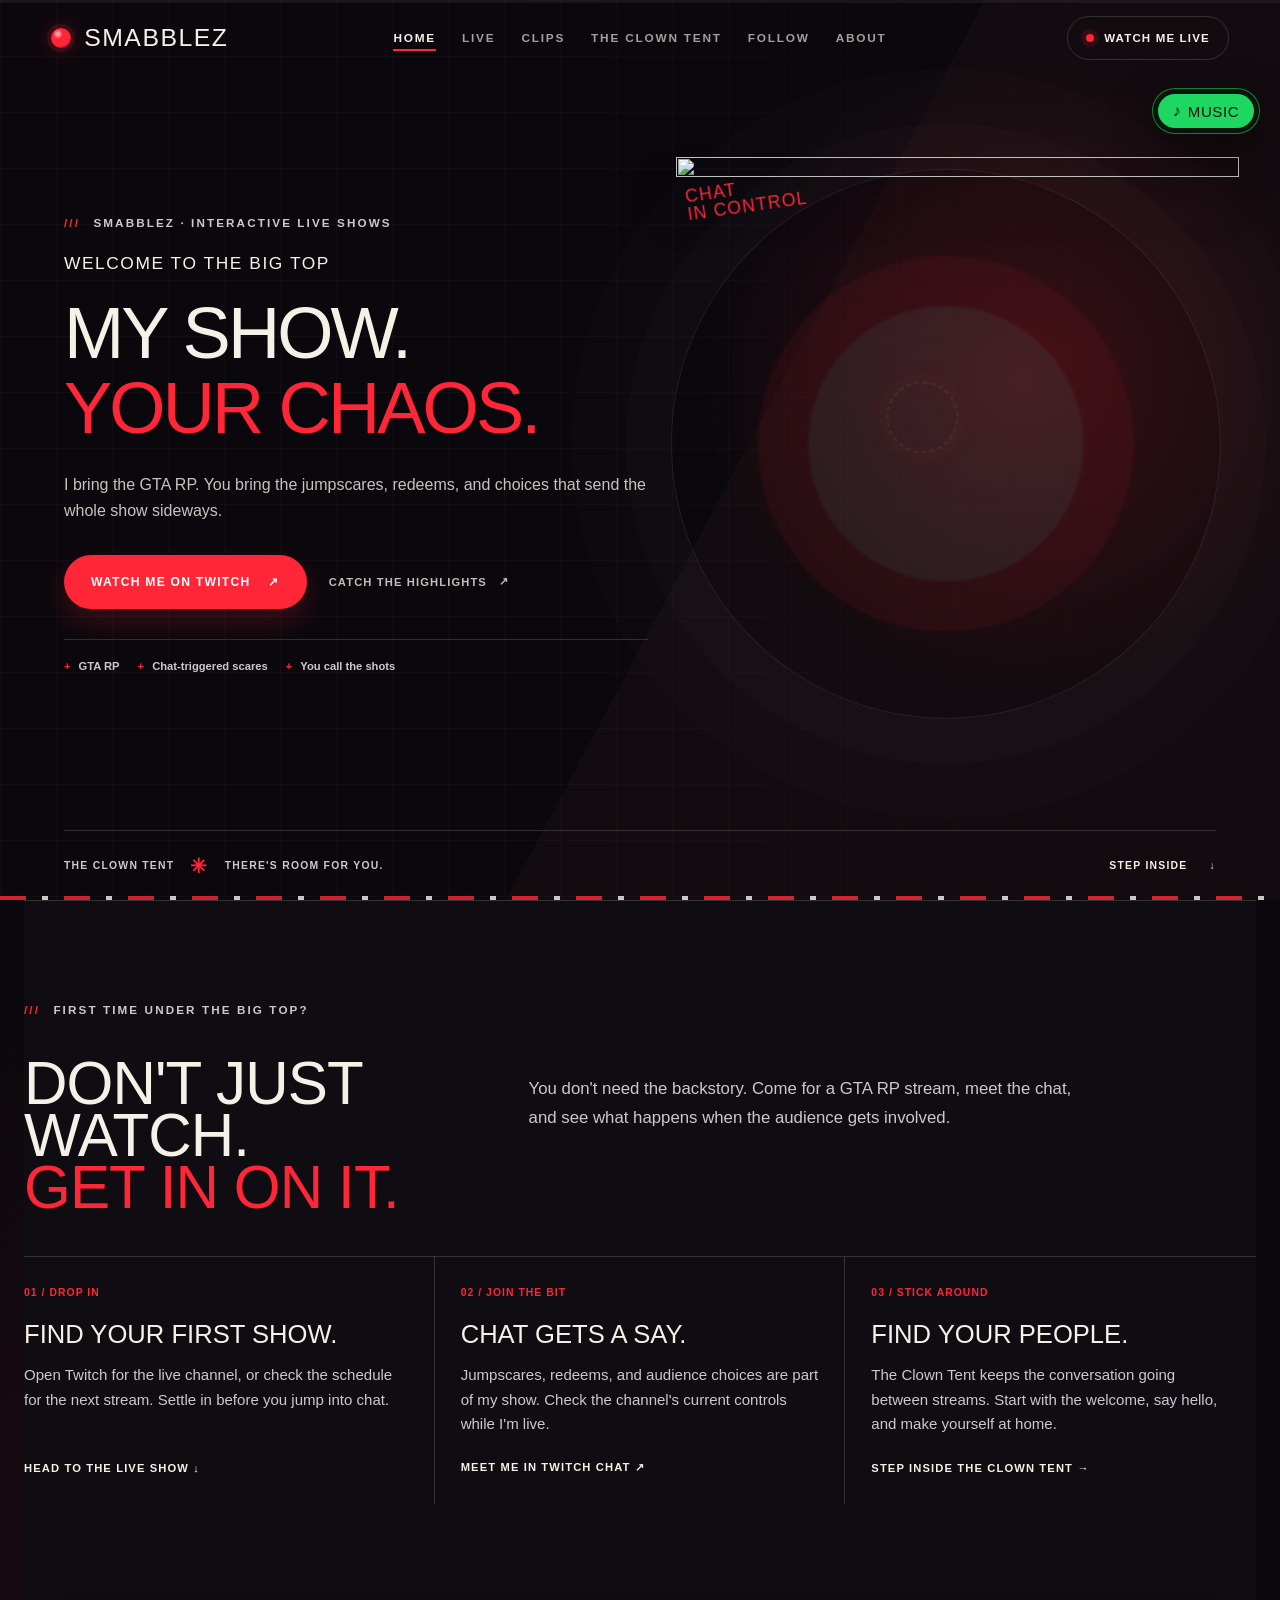
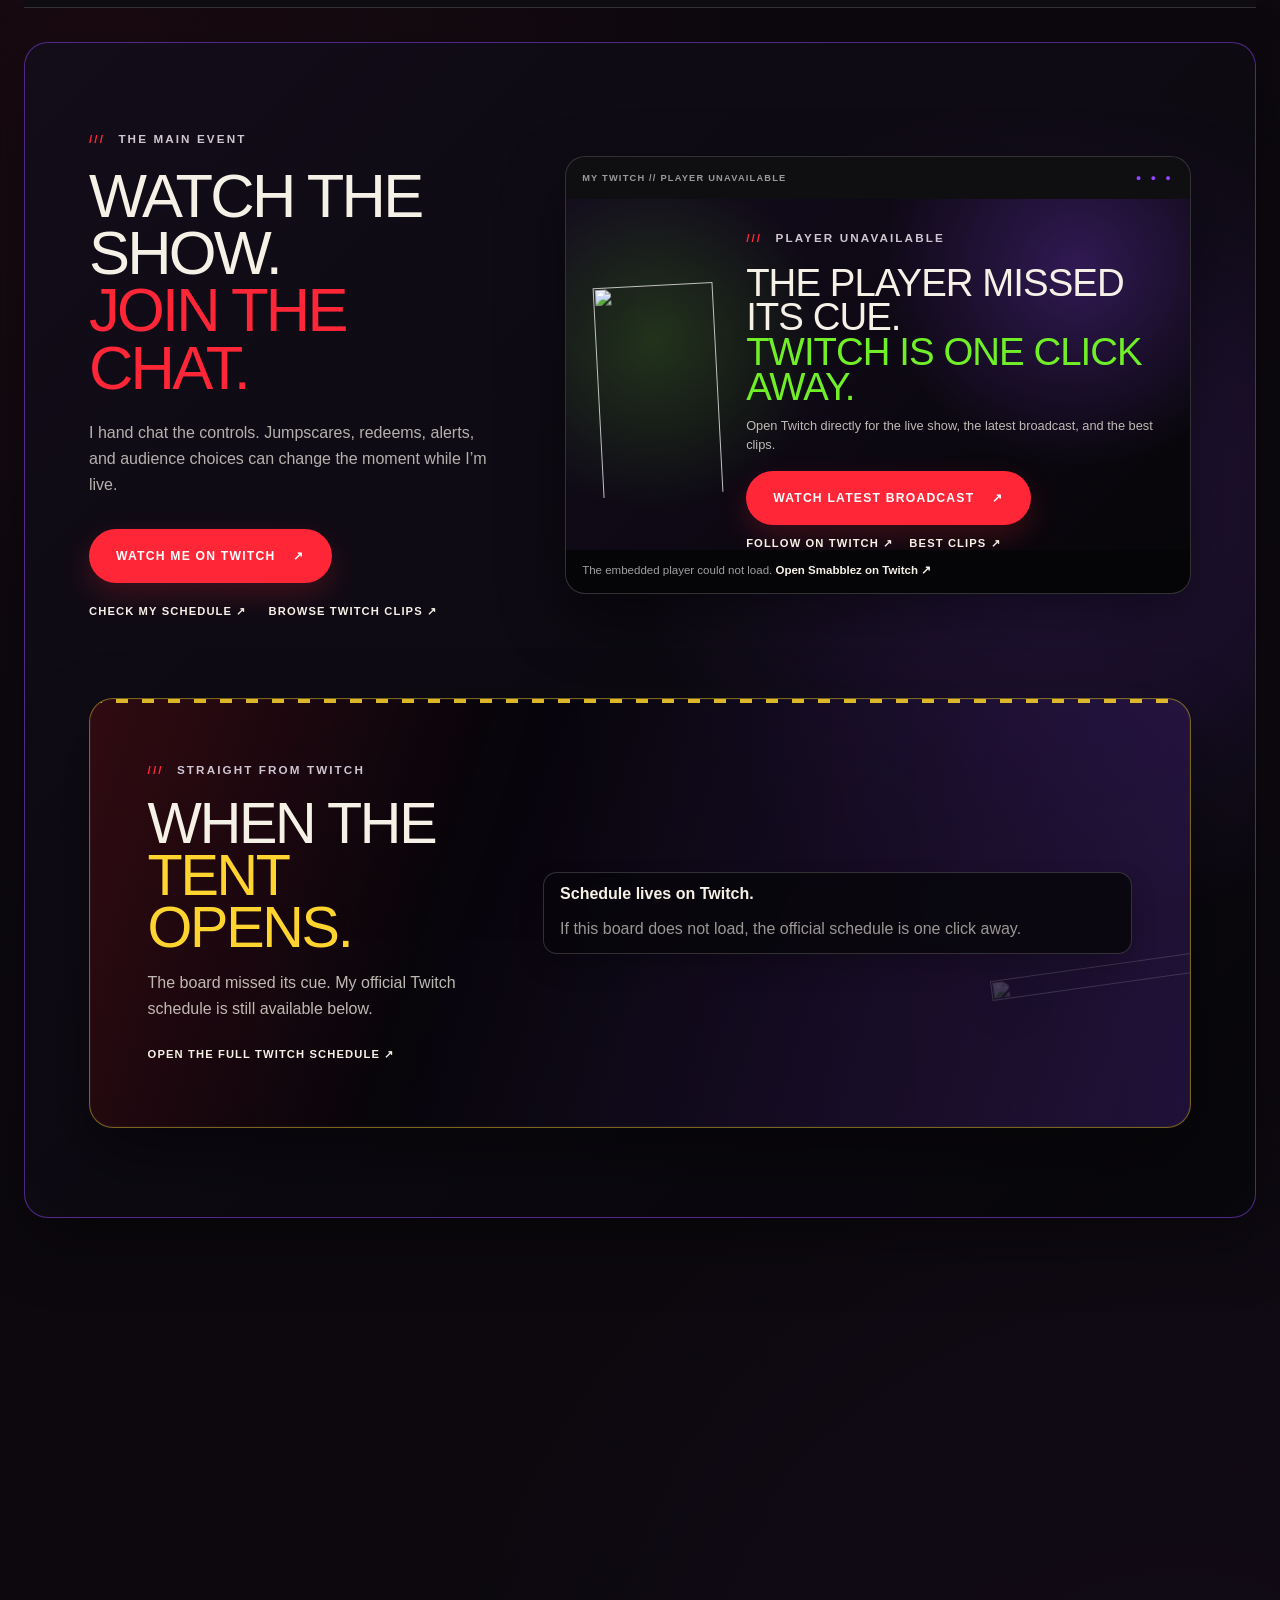
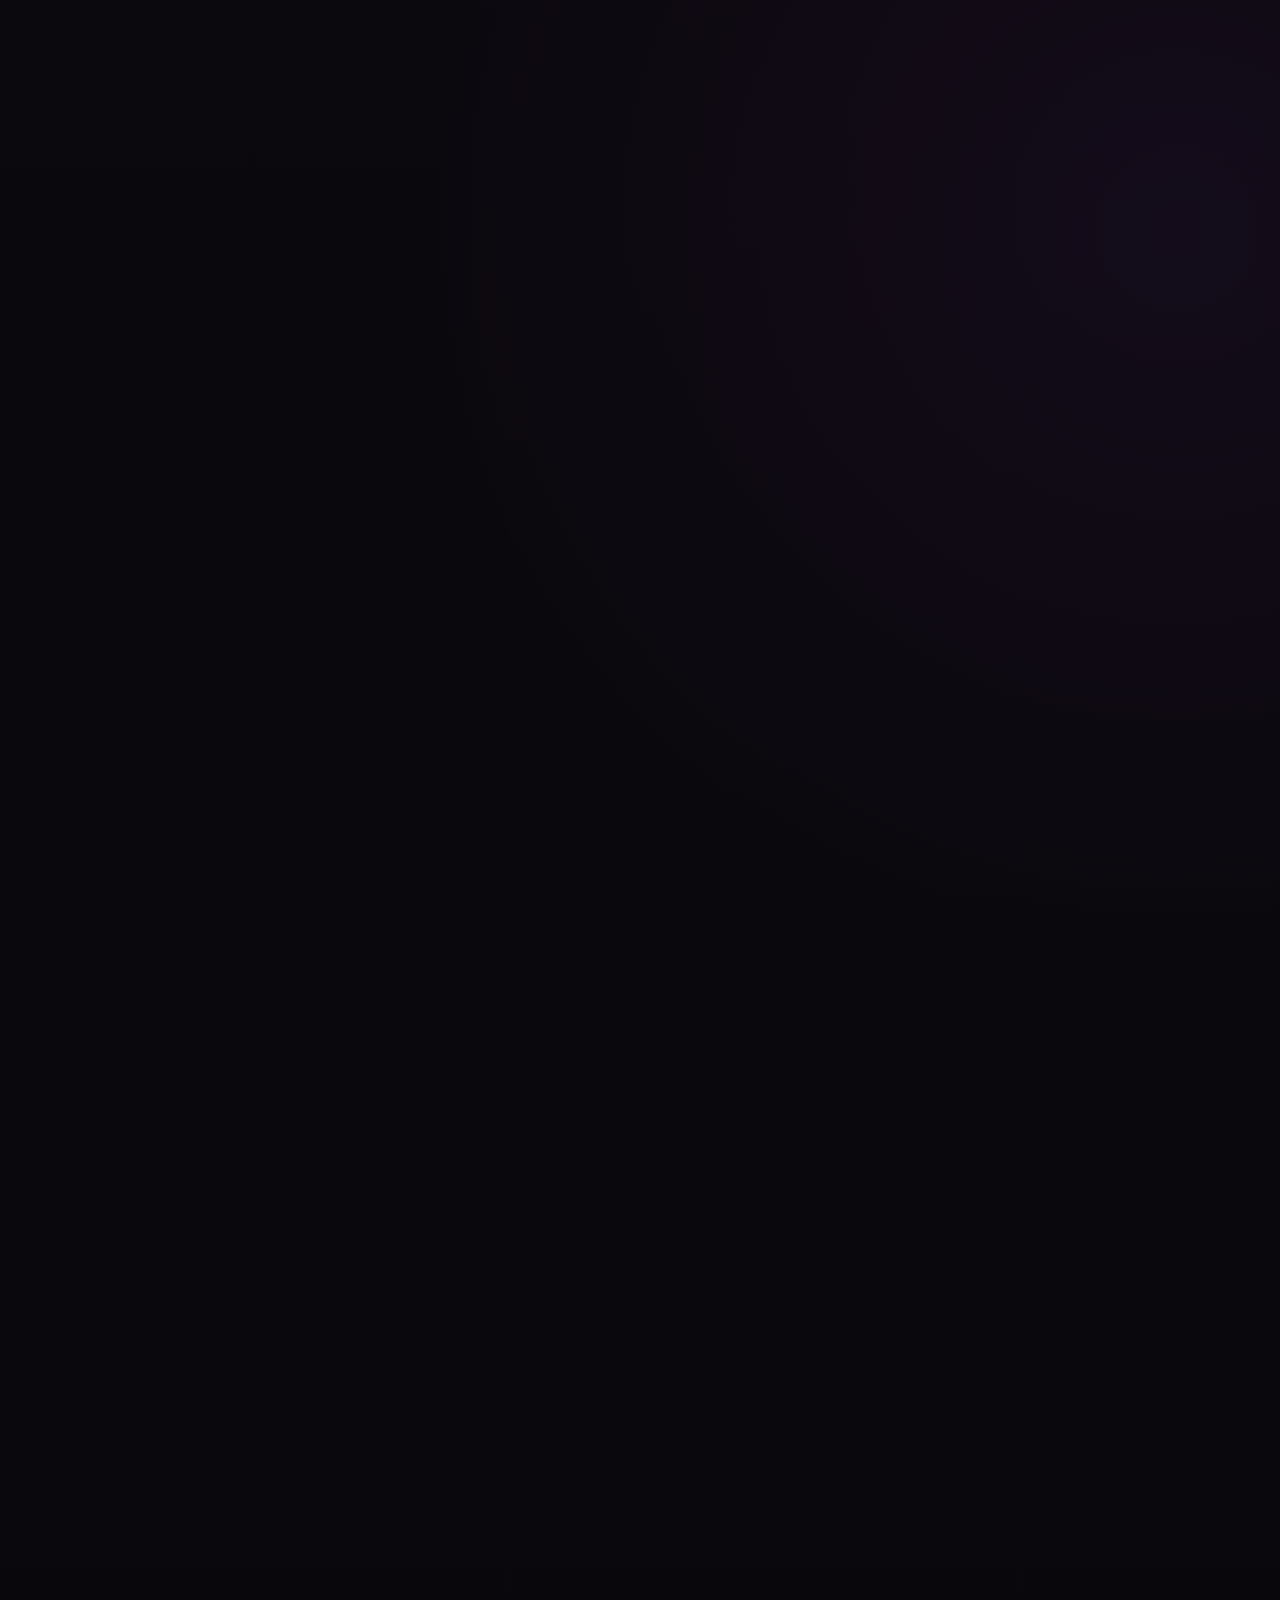
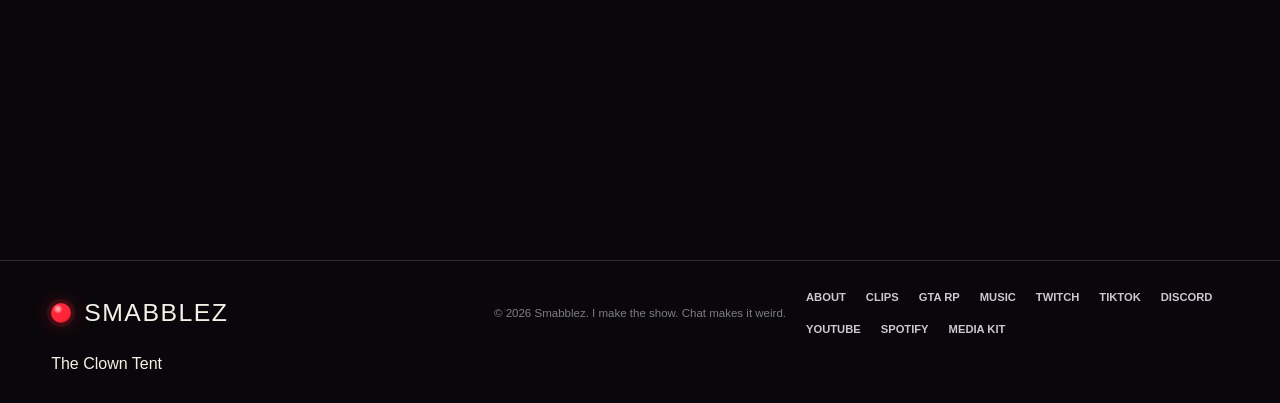
==== commit 2601a99a: "Expand Twitch onboarding and Clown Tent community site" ====
--- a/index.html
+++ b/index.html
@@ -1,322 +1,333 @@
-<!doctype html>
-<html lang="en">
-  <head>
-  <meta name="google-site-verification" content="mfbZZ5H6Ay8X2IqRoqXfjDlXj3L3lSdDFQbJQEan-oA" />
-  <script async src="https://www.googletagmanager.com/gtag/js?id=G-YW45Q8JTK6"></script>
-  <script>
-    window.dataLayer = window.dataLayer || [];
-    function gtag(){dataLayer.push(arguments);}
-    gtag('js', new Date());
-    gtag('config', 'G-YW45Q8JTK6');
-  </script>
-  <meta charset="utf-8">
-  <meta name="viewport" content="width=device-width, initial-scale=1">
-  <meta name="referrer" content="strict-origin-when-cross-origin">
-  <meta name="theme-color" content="#0b080d">
-  <meta name="description" content="Smabblez turns Twitch chat into part of the show with GTA RP, jumpscares, live choices, music, and The Clown Tent community. Watch live and follow @Smabblez.">
-  <meta name="robots" content="index, follow, max-image-preview:large">
-  <meta name="author" content="Smabblez">
-  <meta property="og:type" content="website">
-  <meta property="og:locale" content="en_US">
-  <meta property="og:site_name" content="Smabblez">
-  <meta property="og:title" content="Smabblez | Interactive Twitch Streamer & GTA RP Creator">
-  <meta property="og:description" content="Interactive live chaos, GTA RP, chat-triggered jumpscares, and a community that gets a hand on the wheel.">
-  <meta property="og:url" content="https://smabblez.github.io/">
-  <meta property="og:image" content="https://smabblez.github.io/assets/site/smabblez-social-card.png">
-  <meta property="og:image:type" content="image/png">
-  <meta property="og:image:width" content="1200">
-  <meta property="og:image:height" content="630">
-  <meta property="og:image:alt" content="Smabblez clown character beside the Welcome to the Big Top headline">
-  <meta name="twitter:card" content="summary_large_image">
-  <meta name="twitter:title" content="Smabblez | Interactive Twitch Streamer & GTA RP Creator">
-  <meta name="twitter:description" content="Interactive live chaos, GTA RP, chat-triggered jumpscares, and a community that gets a hand on the wheel.">
-  <meta name="twitter:image" content="https://smabblez.github.io/assets/site/smabblez-social-card.png">
-  <meta name="twitter:image:alt" content="Smabblez clown character beside the Welcome to the Big Top headline">
-  <title>Smabblez | Interactive Twitch Streamer & GTA RP Creator</title>
-  <link rel="canonical" href="https://smabblez.github.io/">
-  <link rel="icon" href="assets/favicon.svg" type="image/svg+xml">
-  <link rel="apple-touch-icon" href="assets/emotes/hype.png">
-  <link rel="preload" as="image" href="assets/emotes/hype.webp" type="image/webp" fetchpriority="high">
-  <link rel="preload" as="font" href="assets/fonts/bungee-latin.woff2" type="font/woff2" crossorigin>
-  <link rel="dns-prefetch" href="//player.twitch.tv">
-  <link rel="dns-prefetch" href="//open.spotify.com">
-  <link rel="dns-prefetch" href="//p.scdn.co">
-  <link rel="dns-prefetch" href="//image-cdn-ak.spotifycdn.com">
-  <link rel="dns-prefetch" href="//discord.com">
-  <link rel="stylesheet" href="styles.css?v=20260908a">
-  <script type="application/ld+json">
-    {
-      "@context": "https://schema.org",
-      "@type": "WebSite",
-      "@id": "https://smabblez.github.io/#website",
-      "url": "https://smabblez.github.io/",
-      "name": "Smabblez",
-      "alternateName": "The Big Top",
-      "description": "The official home of Smabblez: interactive Twitch shows, GTA RP, music, clips, and The Clown Tent community.",
-      "publisher": { "@id": "https://smabblez.github.io/#smabblez" },
-      "inLanguage": "en-US"
-    }
-  </script>
-  <script type="application/ld+json">
-    {
-      "@context": "https://schema.org",
-      "@type": "ProfilePage",
-      "@id": "https://smabblez.github.io/#profile-page",
-      "url": "https://smabblez.github.io/",
-      "name": "Smabblez | Interactive Twitch Streamer & GTA RP Creator",
-      "dateModified": "2026-07-26T00:00:00-05:00",
-      "isPartOf": { "@id": "https://smabblez.github.io/#website" },
-      "mainEntity": {
-        "@type": "Person",
-        "@id": "https://smabblez.github.io/#smabblez",
-        "name": "Smabblez",
-        "alternateName": "@Smabblez",
-        "url": "https://smabblez.github.io/",
-        "description": "Streamer, performer, GTA RP creator, musician, and community builder known for interactive live shows.",
-        "image": [
-          "https://smabblez.github.io/assets/emotes/hype.png",
-          "https://smabblez.github.io/assets/site/smabblez-profile-4x3.png",
-          "https://smabblez.github.io/assets/site/smabblez-profile-16x9.png"
-        ],
-        "sameAs": [
-          "https://www.twitch.tv/smabblez",
-          "https://www.tiktok.com/@Smabblez",
-          "https://open.spotify.com/artist/1JiqQUYL0EA1h3jVQIRQtg",
-          "https://www.youtube.com/@Smabblez"
-        ]
-      }
-    }
-  </script>
-  <script type="application/ld+json">
-    {
-      "@context": "https://schema.org",
-      "@type": "FAQPage",
-      "@id": "https://smabblez.github.io/#faq",
-      "url": "https://smabblez.github.io/#faq",
-      "mainEntity": [
-        { "@type": "Question", "name": "What does Smabblez stream?", "acceptedAnswer": { "@type": "Answer", "text": "Smabblez makes interactive live shows built around GTA RP, chat-triggered jumpscares, redeems, alerts, and audience choices." } },
-        { "@type": "Question", "name": "Where can I watch Smabblez live?", "acceptedAnswer": { "@type": "Answer", "text": "Watch Smabblez on Twitch at twitch.tv/smabblez. The show is designed around chat participation, so viewers can help steer the moment while it is live." } },
-        { "@type": "Question", "name": "Where can I find Smabblez clips and music?", "acceptedAnswer": { "@type": "Answer", "text": "Follow @Smabblez on TikTok for short-form moments, visit the YouTube channel for videos, and hear the Smabblez soundtrack on Spotify." } },
-        { "@type": "Question", "name": "How do I join The Clown Tent community?", "acceptedAnswer": { "@type": "Answer", "text": "Join the Smabblez Discord to stay connected after the show, find community events, and keep up with live alerts and RP updates." } }
-      ]
-    }
-  </script>
-</head>
-<body class="simple-home">
-  <a class="skip-link" href="#main">Skip to the show</a>
-  <div class="cursor-nose" aria-hidden="true"></div>
-  <div class="scroll-progress" aria-hidden="true"><span></span></div>
-  <div class="chaos-flash" aria-hidden="true">
-    <span data-chaos-kicker>THE TENT IS TILTING</span>
-    <strong data-chaos-title>CHAOS MODE</strong>
-    <small data-chaos-hint>CLICK SOMETHING DUMB</small>
-  </div>
-  <p class="mode-status sr-only" role="status" aria-live="polite" data-mode-status></p>
-
-  <aside class="sound-prompt" data-sound-prompt aria-label="Smabblez soundtrack preview controls">
-    <button class="sound-restore" type="button" data-sound-restore aria-label="Expand soundtrack controls" title="Expand soundtrack controls"><span aria-hidden="true">♪</span><strong>Music</strong></button>
-    <a class="sound-art" href="https://open.spotify.com/artist/1JiqQUYL0EA1h3jVQIRQtg" data-social="spotify" data-sound-art target="_blank" rel="noopener" aria-label="Open Smabblez on Spotify"><span aria-hidden="true">♪</span></a>
-    <span class="sound-meta">
-      <span class="sound-kicker">SMABBLEZ · MUSIC</span>
-      <strong data-sound-track>Smabblez soundtrack</strong>
-      <span class="sound-status" data-sound-status aria-live="polite">Loading player…</span>
-    </span>
-    <button class="sound-previous" type="button" data-sound-previous aria-label="Restart or play previous track" title="Restart or play previous track" disabled>‹‹</button>
-    <button class="sound-skip" type="button" data-sound-skip aria-label="Skip to next track" title="Skip to next track" disabled>››</button>
-    <button class="sound-toggle" type="button" data-sound-toggle aria-label="Loading Spotify player" aria-pressed="false" disabled>…</button>
-    <label class="sound-volume-control" title="Soundtrack volume">
-      <span aria-hidden="true" data-sound-volume-icon>&#128266;</span>
-      <input id="sound-volume" type="range" min="0" max="100" step="1" value="72" data-sound-volume aria-label="Soundtrack volume">
-      <output for="sound-volume" data-sound-volume-value>72%</output>
-    </label>
-    <button class="sound-dismiss" type="button" data-sound-dismiss aria-label="Minimize soundtrack controls" title="Minimize soundtrack controls">−</button>
-    <span class="sound-progress" aria-hidden="true"><span data-sound-progress></span></span>
-    <audio data-sound-audio preload="none"></audio>
-  </aside>
-
-  <header class="site-header" data-header>
-    <a class="brand" href="#top" aria-label="Smabblez home"><span class="brand-nose" aria-hidden="true"></span><span>SMABBLEZ</span></a>
-    <button class="menu-toggle" type="button" aria-expanded="false" aria-controls="site-nav" aria-label="Open sections menu">
-      <span class="menu-current" data-menu-current>Home</span>
-      <span class="menu-icon" aria-hidden="true"><i></i><i></i><i></i></span>
-      <span class="sr-only" data-menu-label>Open sections menu</span>
-    </button>
-    <nav class="site-nav" id="site-nav" aria-label="Primary navigation">
-      <p class="nav-title">Jump to section</p>
-      <a class="active" href="#top" data-section-name="Home" aria-current="page"><span aria-hidden="true">00</span>Home</a>
-      <a href="#live" data-section-name="Live"><span aria-hidden="true">01</span>Live</a>
-      <a href="clips.html" data-track="clips-nav"><span aria-hidden="true">↗</span>Clips</a>
-      <a href="#follow" data-section-name="Follow"><span aria-hidden="true">02</span>Follow</a>
-      <a href="#about" data-section-name="About"><span aria-hidden="true">03</span>About</a>
-      <a class="nav-live-link" href="https://www.twitch.tv/smabblez" data-social="twitch" target="_blank" rel="noopener"><span aria-hidden="true">↗</span>Watch me live</a>
-    </nav>
-    <a class="header-cta" href="https://www.twitch.tv/smabblez" data-social="twitch" target="_blank" rel="noopener"><span class="live-dot" aria-hidden="true"></span>Watch me live</a>
-  </header>
-
-  <main id="main">
-    <section class="hero" id="top" aria-labelledby="hero-title">
-      <div class="hero-copy">
-        <p class="kicker"><span>///</span> Smabblez · Interactive live shows</p>
-        <h1 id="hero-title"><span>WELCOME TO THE BIG TOP</span>MY SHOW.<em>YOUR CHAOS.</em></h1>
-        <p class="hero-lede">I bring the GTA RP. You bring the jumpscares, redeems, and choices that send the whole show sideways.</p>
-        <div class="hero-actions">
-          <a class="button button-primary" href="https://www.twitch.tv/smabblez" data-social="twitch" target="_blank" rel="noopener">Watch me on Twitch <span aria-hidden="true">↗</span></a>
-          <a class="hero-secondary text-link" href="clips.html" data-track="hero-clips">Catch the highlights <span aria-hidden="true">↗</span></a>
-        </div>
-        <ul class="hero-show-notes" aria-label="What to expect"><li>GTA RP</li><li>Chat-triggered scares</li><li>You call the shots</li></ul>
-      </div>
-      <div class="hero-stage">
-        <div class="spotlight" aria-hidden="true"></div>
-        <p class="stage-note stage-note-one" aria-hidden="true">CHAT<br>IN CONTROL</p>
-        <div class="hero-character">
-          <div class="hero-character-float">
-            <img class="hero-clown" src="assets/emotes/hype.webp" data-chaos-character data-normal-src="assets/emotes/hype.webp" data-chaos-src="assets/emotes/evil.webp" width="1024" height="1044" fetchpriority="high" decoding="async" alt="" aria-hidden="true">
-            <button class="hero-nose-button" type="button" data-honk aria-label="Honk Smabblez's nose to turn on Chaos Mode" aria-pressed="false"></button>
-          </div>
-        </div>
-      </div>
-      <div class="hero-bottom-line"><span>THE CLOWN TENT <i aria-hidden="true">✳</i> THERE'S ROOM FOR YOU.</span><a href="#live">Step inside <span aria-hidden="true">↓</span></a></div>
-    </section>
-
-    <section class="section live-section" id="live" aria-labelledby="live-title">
-      <div class="live-copy reveal">
-        <p class="kicker"><span>///</span> The main event</p>
-        <h2 id="live-title">WATCH THE SHOW.<br><em>JOIN THE CHAT.</em></h2>
-        <p>I hand chat the controls. Jumpscares, redeems, alerts, and audience choices can change the moment while I’m live.</p>
-        <div class="live-actions">
-          <a class="button button-primary" href="https://www.twitch.tv/smabblez" data-social="twitch" target="_blank" rel="noopener">Watch me on Twitch <span aria-hidden="true">↗</span></a>
-          <a class="text-link" href="https://www.twitch.tv/smabblez/schedule" data-content="twitchSchedule" target="_blank" rel="noopener">Check my schedule ↗</a>
-          <a class="text-link" href="https://www.twitch.tv/smabblez/clips?range=all" data-content="twitchClips" target="_blank" rel="noopener">Browse Twitch clips ↗</a>
-        </div>
-      </div>
-      <div class="live-player reveal" data-twitch-frame data-player-state="loading">
-        <div class="live-player-top">
-          <span data-twitch-player-label>MY TWITCH // CHECKING THE TENT</span>
-          <span class="live-player-signal" data-twitch-player-signal aria-hidden="true">● ● ●</span>
-        </div>
-        <div class="twitch-stage">
-          <div class="twitch-player-shell" id="smabblez-twitch-player" data-twitch-player aria-label="Smabblez Twitch live player"></div>
-          <article class="live-offline-card" data-twitch-offline aria-hidden="false">
-            <img src="assets/emotes/hype.webp" width="1024" height="1024" loading="lazy" decoding="async" alt="" aria-hidden="true">
-            <div class="live-offline-copy">
-              <p class="kicker" data-twitch-state-kicker><span>///</span> Checking live status</p>
-              <h3 data-twitch-state-title>CHECKING THE TENT.<br><em>THE SHOW IS ONE CLICK AWAY.</em></h3>
-              <p data-twitch-state-copy>Checking Twitch now. While we do, follow the channel or catch the latest broadcast.</p>
-              <div class="live-offline-actions">
-                <a class="button button-primary" href="https://www.twitch.tv/smabblez/videos?filter=archives&amp;sort=time" data-content="twitchVideos" target="_blank" rel="noopener">Watch latest broadcast <span aria-hidden="true">↗</span></a>
-                <a class="text-link" href="https://www.twitch.tv/smabblez" data-social="twitch" target="_blank" rel="noopener">Follow on Twitch ↗</a>
-                <a class="text-link" href="https://www.twitch.tv/smabblez/clips?range=all" data-content="twitchClips" target="_blank" rel="noopener">Best clips ↗</a>
-              </div>
-            </div>
-          </article>
-        </div>
-        <p class="live-player-fallback" aria-live="polite" data-twitch-player-status>Checking whether the show is live… <a href="https://www.twitch.tv/smabblez" data-social="twitch" target="_blank" rel="noopener">Open Smabblez on Twitch ↗</a></p>
-        <noscript><p class="live-player-fallback">JavaScript is off. <a href="https://www.twitch.tv/smabblez" data-social="twitch" target="_blank" rel="noopener">Watch Smabblez on Twitch ↗</a></p></noscript>
-      </div>
-      <div class="stream-schedule reveal" data-twitch-schedule>
-        <div class="schedule-intro">
-          <p class="kicker"><span>///</span> Straight from Twitch</p>
-          <h3>WHEN THE<br><em>TENT OPENS.</em></h3>
-          <p data-schedule-status>Pulling the next shows from my Twitch schedule&hellip;</p>
-          <a class="text-link" href="https://www.twitch.tv/smabblez/schedule" data-content="twitchSchedule" target="_blank" rel="noopener">Open the full Twitch schedule &nearr;</a>
-        </div>
-        <ol class="schedule-list" data-schedule-list aria-label="Upcoming Smabblez streams">
-          <li class="schedule-fallback">
-            <strong>Schedule lives on Twitch.</strong>
-            <span>If this board does not load, the official schedule is one click away.</span>
-          </li>
-        </ol>
-        <img class="schedule-emote" src="assets/emotes/win.webp" data-chaos-support data-normal-src="assets/emotes/win.webp" data-chaos-src="assets/emotes/chaos.webp" width="1024" height="1024" loading="lazy" decoding="async" alt="" aria-hidden="true">
-      </div>
-    </section>
-
-    <section class="section simple-socials" id="follow" aria-labelledby="follow-title">
-      <div class="section-heading reveal">
-        <p class="kicker"><span>///</span> Follow the show</p>
-        <div>
-          <h2 id="follow-title">WATCH LIVE.<br><em>STAY IN THE LOOP.</em></h2>
-          <ol class="funnel-path" aria-label="How to follow Smabblez">
-            <li><span>01</span><strong>Watch live</strong></li>
-            <li><span>02</span><strong>Follow clips</strong></li>
-            <li><span>03</span><strong>Join Discord</strong></li>
-          </ol>
-        </div>
-      </div>
-      <div class="social-grid">
-        <a class="social-card social-twitch reveal" href="https://www.twitch.tv/smabblez" data-social="twitch" target="_blank" rel="noopener">
-          <span class="social-number">01 / LIVE</span><span class="funnel-badge">FIRST STOP</span><span class="social-platform">TWITCH</span>
-          <strong>Watch me live and take control.</strong><small>GTA RP, jumpscares, redeems, and chat-triggered moments happen here first.</small>
-          <span class="social-action">Watch me live <i aria-hidden="true">↗</i></span>
-          <img src="assets/emotes/evil.webp" width="1024" height="1024" loading="lazy" decoding="async" alt="" aria-hidden="true">
-        </a>
-        <a class="social-card social-tiktok reveal" href="https://www.tiktok.com/@Smabblez" data-social="tiktok" target="_blank" rel="noopener">
-          <span class="social-number">02 / SHORTS</span><span class="social-platform">TIKTOK</span>
-          <strong>Catch the damage in under a minute.</strong><small>I post reactions, bits, stream highlights, and the moments that got away.</small>
-          <span class="social-action">Follow my clips <i aria-hidden="true">↗</i></span>
-          <img src="assets/emotes/love.webp" width="1024" height="1024" loading="lazy" decoding="async" alt="" aria-hidden="true">
-        </a>
-        <a class="social-card social-discord reveal" href="https://discord.gg/5edKN6cw2K" data-social="discord" target="_blank" rel="noopener">
-          <span class="social-number">03 / COMMUNITY</span><span class="social-platform">DISCORD</span>
-          <strong>Stay after the show.</strong><small>Join me in The Clown Tent for live alerts, events, RP updates, and recurring bits.</small>
-          <span class="discord-preview" data-discord-preview aria-live="polite"><span><b data-discord-online>Live</b> online</span><span><b data-discord-members>community</b> members</span></span>
-          <span class="social-action">Join my Discord <i aria-hidden="true">↗</i></span>
-          <img src="assets/emotes/bonk.webp" width="1024" height="1024" loading="lazy" decoding="async" alt="" aria-hidden="true">
-        </a>
-      </div>
-      <div class="support-links reveal">
-        <a class="music-strip" href="https://open.spotify.com/artist/1JiqQUYL0EA1h3jVQIRQtg" data-social="spotify" target="_blank" rel="noopener">
-          <span class="music-note" aria-hidden="true">♪</span>
-          <span><small>SPOTIFY</small><strong>Hear my soundtrack.</strong></span>
-          <i aria-hidden="true">↗</i>
-        </a>
-        <a class="music-strip youtube-strip" href="https://www.youtube.com/@Smabblez/shorts" data-content="youtubeShorts" target="_blank" rel="noopener">
-          <span class="music-note" aria-hidden="true">▶</span>
-          <span><small>YOUTUBE SHORTS</small><strong>Watch my clips.</strong></span>
-          <i aria-hidden="true">↗</i>
-        </a>
-      </div>
-    </section>
-
-    <section class="section simple-about" id="about" aria-labelledby="about-title">
-      <div class="simple-about-art reveal" aria-hidden="true"><img src="assets/emotes/win.webp" width="1024" height="1024" loading="lazy" decoding="async" alt=""></div>
-      <div class="simple-about-copy reveal">
-        <p class="kicker"><span>///</span> About me</p>
-        <h2 id="about-title">I MAKE CHAT<br><em>PART OF THE SHOW.</em></h2>
-        <p>I’m Smabblez—a streamer, performer, and GTA RP creator. I build every live show around interaction, so chat can trigger the scare, change the moment, and become part of the story.</p>
-        <div class="about-faq" id="faq">
-          <p class="kicker"><span>///</span> Frequently asked</p>
-          <details>
-            <summary>What does Smabblez stream?</summary>
-            <p>Interactive live shows built around GTA RP, chat-triggered jumpscares, redeems, alerts, and audience choices.</p>
-          </details>
-          <details>
-            <summary>Where can I watch live?</summary>
-            <p><a href="https://www.twitch.tv/smabblez" data-social="twitch" target="_blank" rel="noopener">Watch on Twitch</a> and help steer the moment while it is live.</p>
-          </details>
-          <details>
-            <summary>Where do clips and music live?</summary>
-            <p><a href="https://www.tiktok.com/@Smabblez" data-social="tiktok" target="_blank" rel="noopener">TikTok</a> has short-form moments, <a href="https://www.youtube.com/@Smabblez" data-social="youtube" target="_blank" rel="noopener">YouTube</a> has videos, and <a href="https://open.spotify.com/artist/1JiqQUYL0EA1h3jVQIRQtg" data-social="spotify" target="_blank" rel="noopener">Spotify</a> has the soundtrack.</p>
-          </details>
-          <details>
-            <summary>How do I join The Clown Tent?</summary>
-            <p><a href="https://discord.gg/5edKN6cw2K" data-social="discord" target="_blank" rel="noopener">Join the Discord</a> for community events, live alerts, and RP updates.</p>
-          </details>
-        </div>
-        <div class="about-actions">
-          <a class="button button-primary" href="https://www.twitch.tv/smabblez" data-social="twitch" target="_blank" rel="noopener">Watch my next stream <span aria-hidden="true">↗</span></a>
-          <a class="text-link" href="media-kit.html" data-track="media-kit">Work with me →</a>
-        </div>
-      </div>
-    </section>
-  </main>
-
-  <footer class="site-footer">
-    <a class="brand footer-brand" href="#top"><span class="brand-nose" aria-hidden="true"></span><span>SMABBLEZ</span></a>
-    <p>© 2026 Smabblez. I make the show. Chat makes it weird.</p>
-    <div><a href="about.html">About</a><a href="clips.html">Clips</a><a href="gta-rp.html">GTA RP</a><a href="music.html">Music</a><a href="https://www.twitch.tv/smabblez" data-social="twitch" target="_blank" rel="noopener">Twitch</a><a href="https://www.tiktok.com/@Smabblez" data-social="tiktok" target="_blank" rel="noopener">TikTok</a><a href="https://discord.gg/5edKN6cw2K" data-social="discord" target="_blank" rel="noopener">Discord</a><a href="https://www.youtube.com/@Smabblez" data-social="youtube" target="_blank" rel="noopener">YouTube</a><a href="https://open.spotify.com/artist/1JiqQUYL0EA1h3jVQIRQtg" data-social="spotify" target="_blank" rel="noopener">Spotify</a><a href="media-kit.html" data-track="media-kit">Media kit</a></div>
-  </footer>
-
-  <script src="site.config.js?v=20260726c"></script>
-  <script src="script.js?v=20260908a"></script>
-</body>
-</html>
+<!doctype html>
+<html lang="en">
+  <head>
+  <meta name="google-site-verification" content="mfbZZ5H6Ay8X2IqRoqXfjDlXj3L3lSdDFQbJQEan-oA" />
+  <script async src="https://www.googletagmanager.com/gtag/js?id=G-YW45Q8JTK6"></script>
+  <script>
+    window.dataLayer = window.dataLayer || [];
+    function gtag(){dataLayer.push(arguments);}
+    gtag('js', new Date());
+    gtag('config', 'G-YW45Q8JTK6');
+  </script>
+  <meta charset="utf-8">
+  <meta name="viewport" content="width=device-width, initial-scale=1">
+  <meta name="referrer" content="strict-origin-when-cross-origin">
+  <meta name="theme-color" content="#0b080d">
+  <meta name="description" content="Smabblez turns Twitch chat into part of the show with GTA RP, jumpscares, live choices, music, and The Clown Tent community. Watch live and follow @Smabblez.">
+  <meta name="robots" content="index, follow, max-image-preview:large">
+  <meta name="author" content="Smabblez">
+  <meta property="og:type" content="website">
+  <meta property="og:locale" content="en_US">
+  <meta property="og:site_name" content="Smabblez">
+  <meta property="og:title" content="Smabblez | Interactive Twitch Streamer & GTA RP Creator">
+  <meta property="og:description" content="Interactive live chaos, GTA RP, chat-triggered jumpscares, and a community that gets a hand on the wheel.">
+  <meta property="og:url" content="https://smabblez.github.io/">
+  <meta property="og:image" content="https://smabblez.github.io/assets/site/smabblez-social-card.png">
+  <meta property="og:image:type" content="image/png">
+  <meta property="og:image:width" content="1200">
+  <meta property="og:image:height" content="630">
+  <meta property="og:image:alt" content="Smabblez clown character beside the Welcome to the Big Top headline">
+  <meta name="twitter:card" content="summary_large_image">
+  <meta name="twitter:title" content="Smabblez | Interactive Twitch Streamer & GTA RP Creator">
+  <meta name="twitter:description" content="Interactive live chaos, GTA RP, chat-triggered jumpscares, and a community that gets a hand on the wheel.">
+  <meta name="twitter:image" content="https://smabblez.github.io/assets/site/smabblez-social-card.png">
+  <meta name="twitter:image:alt" content="Smabblez clown character beside the Welcome to the Big Top headline">
+  <title>Smabblez | Interactive Twitch Streamer & GTA RP Creator</title>
+  <link rel="canonical" href="https://smabblez.github.io/">
+  <link rel="icon" href="assets/favicon.svg" type="image/svg+xml">
+  <link rel="apple-touch-icon" href="assets/emotes/hype.png">
+  <link rel="preload" as="image" href="assets/emotes/hype.webp" type="image/webp" fetchpriority="high">
+  <link rel="preload" as="font" href="assets/fonts/bungee-latin.woff2" type="font/woff2" crossorigin>
+  <link rel="dns-prefetch" href="//player.twitch.tv">
+  <link rel="dns-prefetch" href="//open.spotify.com">
+  <link rel="dns-prefetch" href="//p.scdn.co">
+  <link rel="dns-prefetch" href="//image-cdn-ak.spotifycdn.com">
+  <link rel="dns-prefetch" href="//discord.com">
+  <link rel="stylesheet" href="styles.css?v=20260908b">
+  <script type="application/ld+json">
+    {
+      "@context": "https://schema.org",
+      "@type": "WebSite",
+      "@id": "https://smabblez.github.io/#website",
+      "url": "https://smabblez.github.io/",
+      "name": "Smabblez",
+      "alternateName": "The Big Top",
+      "description": "The official home of Smabblez: interactive Twitch shows, GTA RP, music, clips, and The Clown Tent community.",
+      "publisher": { "@id": "https://smabblez.github.io/#smabblez" },
+      "inLanguage": "en-US"
+    }
+  </script>
+  <script type="application/ld+json">
+    {
+      "@context": "https://schema.org",
+      "@type": "ProfilePage",
+      "@id": "https://smabblez.github.io/#profile-page",
+      "url": "https://smabblez.github.io/",
+      "name": "Smabblez | Interactive Twitch Streamer & GTA RP Creator",
+      "dateModified": "2026-07-26T00:00:00-05:00",
+      "isPartOf": { "@id": "https://smabblez.github.io/#website" },
+      "mainEntity": {
+        "@type": "Person",
+        "@id": "https://smabblez.github.io/#smabblez",
+        "name": "Smabblez",
+        "alternateName": "@Smabblez",
+        "url": "https://smabblez.github.io/",
+        "description": "Streamer, performer, GTA RP creator, musician, and community builder known for interactive live shows.",
+        "image": [
+          "https://smabblez.github.io/assets/emotes/hype.png",
+          "https://smabblez.github.io/assets/site/smabblez-profile-4x3.png",
+          "https://smabblez.github.io/assets/site/smabblez-profile-16x9.png"
+        ],
+        "sameAs": [
+          "https://www.twitch.tv/smabblez",
+          "https://www.tiktok.com/@Smabblez",
+          "https://open.spotify.com/artist/1JiqQUYL0EA1h3jVQIRQtg",
+          "https://www.youtube.com/@Smabblez"
+        ]
+      }
+    }
+  </script>
+  <script type="application/ld+json">
+    {
+      "@context": "https://schema.org",
+      "@type": "FAQPage",
+      "@id": "https://smabblez.github.io/#faq",
+      "url": "https://smabblez.github.io/#faq",
+      "mainEntity": [
+        { "@type": "Question", "name": "What does Smabblez stream?", "acceptedAnswer": { "@type": "Answer", "text": "Smabblez makes interactive live shows built around GTA RP, chat-triggered jumpscares, redeems, alerts, and audience choices." } },
+        { "@type": "Question", "name": "Where can I watch Smabblez live?", "acceptedAnswer": { "@type": "Answer", "text": "Watch Smabblez on Twitch at twitch.tv/smabblez. The show is designed around chat participation, so viewers can help steer the moment while it is live." } },
+        { "@type": "Question", "name": "Where can I find Smabblez clips and music?", "acceptedAnswer": { "@type": "Answer", "text": "Follow @Smabblez on TikTok for short-form moments, visit the YouTube channel for videos, and hear the Smabblez soundtrack on Spotify." } },
+        { "@type": "Question", "name": "How do I join The Clown Tent community?", "acceptedAnswer": { "@type": "Answer", "text": "Join the Smabblez Discord to stay connected after the show, find community events, and keep up with live alerts and RP updates." } }
+      ]
+    }
+  </script>
+</head>
+<body class="simple-home">
+  <a class="skip-link" href="#main">Skip to the show</a>
+  <div class="cursor-nose" aria-hidden="true"></div>
+  <div class="scroll-progress" aria-hidden="true"><span></span></div>
+  <div class="chaos-flash" aria-hidden="true">
+    <span data-chaos-kicker>THE TENT IS TILTING</span>
+    <strong data-chaos-title>CHAOS MODE</strong>
+    <small data-chaos-hint>CLICK SOMETHING DUMB</small>
+  </div>
+  <p class="mode-status sr-only" role="status" aria-live="polite" data-mode-status></p>
+
+  <aside class="sound-prompt" data-sound-prompt aria-label="Smabblez soundtrack preview controls">
+    <button class="sound-restore" type="button" data-sound-restore aria-label="Expand soundtrack controls" title="Expand soundtrack controls"><span aria-hidden="true">♪</span><strong>Music</strong></button>
+    <a class="sound-art" href="https://open.spotify.com/artist/1JiqQUYL0EA1h3jVQIRQtg" data-social="spotify" data-sound-art target="_blank" rel="noopener" aria-label="Open Smabblez on Spotify"><span aria-hidden="true">♪</span></a>
+    <span class="sound-meta">
+      <span class="sound-kicker">SMABBLEZ · MUSIC</span>
+      <strong data-sound-track>Smabblez soundtrack</strong>
+      <span class="sound-status" data-sound-status aria-live="polite">Loading player…</span>
+    </span>
+    <button class="sound-previous" type="button" data-sound-previous aria-label="Restart or play previous track" title="Restart or play previous track" disabled>‹‹</button>
+    <button class="sound-skip" type="button" data-sound-skip aria-label="Skip to next track" title="Skip to next track" disabled>››</button>
+    <button class="sound-toggle" type="button" data-sound-toggle aria-label="Loading Spotify player" aria-pressed="false" disabled>…</button>
+    <label class="sound-volume-control" title="Soundtrack volume">
+      <span aria-hidden="true" data-sound-volume-icon>&#128266;</span>
+      <input id="sound-volume" type="range" min="0" max="100" step="1" value="72" data-sound-volume aria-label="Soundtrack volume">
+      <output for="sound-volume" data-sound-volume-value>72%</output>
+    </label>
+    <button class="sound-dismiss" type="button" data-sound-dismiss aria-label="Minimize soundtrack controls" title="Minimize soundtrack controls">−</button>
+    <span class="sound-progress" aria-hidden="true"><span data-sound-progress></span></span>
+    <audio data-sound-audio preload="none"></audio>
+  </aside>
+
+  <header class="site-header" data-header>
+    <a class="brand" href="#top" aria-label="Smabblez home"><span class="brand-nose" aria-hidden="true"></span><span>SMABBLEZ</span></a>
+    <button class="menu-toggle" type="button" aria-expanded="false" aria-controls="site-nav" aria-label="Open sections menu">
+      <span class="menu-current" data-menu-current>Home</span>
+      <span class="menu-icon" aria-hidden="true"><i></i><i></i><i></i></span>
+      <span class="sr-only" data-menu-label>Open sections menu</span>
+    </button>
+    <nav class="site-nav" id="site-nav" aria-label="Primary navigation">
+      <p class="nav-title">Jump to section</p>
+      <a class="active" href="#top" data-section-name="Home" aria-current="page"><span aria-hidden="true">00</span>Home</a>
+      <a href="#live" data-section-name="Live"><span aria-hidden="true">01</span>Live</a>
+      <a href="clips.html" data-track="clips-nav"><span aria-hidden="true">↗</span>Clips</a>
+      <a href="community.html" data-track="community-nav"><span aria-hidden="true">↗</span>The Clown Tent</a>
+      <a href="#follow" data-section-name="Follow"><span aria-hidden="true">02</span>Follow</a>
+      <a href="#about" data-section-name="About"><span aria-hidden="true">03</span>About</a>
+      <a class="nav-live-link" href="https://www.twitch.tv/smabblez" data-social="twitch" target="_blank" rel="noopener"><span aria-hidden="true">↗</span>Watch me live</a>
+    </nav>
+    <a class="header-cta" href="https://www.twitch.tv/smabblez" data-social="twitch" target="_blank" rel="noopener"><span class="live-dot" aria-hidden="true"></span>Watch me live</a>
+  </header>
+
+  <main id="main">
+    <section class="hero" id="top" aria-labelledby="hero-title">
+      <div class="hero-copy">
+        <p class="kicker"><span>///</span> Smabblez · Interactive live shows</p>
+        <h1 id="hero-title"><span>WELCOME TO THE BIG TOP</span>MY SHOW.<em>YOUR CHAOS.</em></h1>
+        <p class="hero-lede">I bring the GTA RP. You bring the jumpscares, redeems, and choices that send the whole show sideways.</p>
+        <div class="hero-actions">
+          <a class="button button-primary" href="https://www.twitch.tv/smabblez" data-social="twitch" target="_blank" rel="noopener">Watch me on Twitch <span aria-hidden="true">↗</span></a>
+          <a class="hero-secondary text-link" href="clips.html" data-track="hero-clips">Catch the highlights <span aria-hidden="true">↗</span></a>
+        </div>
+        <ul class="hero-show-notes" aria-label="What to expect"><li>GTA RP</li><li>Chat-triggered scares</li><li>You call the shots</li></ul>
+      </div>
+      <div class="hero-stage">
+        <div class="spotlight" aria-hidden="true"></div>
+        <p class="stage-note stage-note-one" aria-hidden="true">CHAT<br>IN CONTROL</p>
+        <div class="hero-character">
+          <div class="hero-character-float">
+            <img class="hero-clown" src="assets/emotes/hype.webp" data-chaos-character data-normal-src="assets/emotes/hype.webp" data-chaos-src="assets/emotes/evil.webp" width="1024" height="1044" fetchpriority="high" decoding="async" alt="" aria-hidden="true">
+            <button class="hero-nose-button" type="button" data-honk aria-label="Honk Smabblez's nose to turn on Chaos Mode" aria-pressed="false"></button>
+          </div>
+        </div>
+      </div>
+      <div class="hero-bottom-line"><span>THE CLOWN TENT <i aria-hidden="true">✳</i> THERE'S ROOM FOR YOU.</span><a href="#live">Step inside <span aria-hidden="true">↓</span></a></div>
+    </section>
+
+    <section class="section first-show" id="start-here" aria-labelledby="first-show-title">
+      <div class="first-show-intro"><p class="kicker"><span>///</span> First time under the big top?</p><h2 id="first-show-title">DON'T JUST WATCH.<br><em>GET IN ON IT.</em></h2><p>You don't need the backstory. Come for a GTA RP stream, meet the chat, and see what happens when the audience gets involved.</p></div>
+      <ol class="first-show-steps">
+        <li><span>01 / DROP IN</span><h3>Find your first show.</h3><p>Open Twitch for the live channel, or check the schedule for the next stream. Settle in before you jump into chat.</p><a class="text-link" href="#live">Head to the live show ↓</a></li>
+        <li><span>02 / JOIN THE BIT</span><h3>Chat gets a say.</h3><p>Jumpscares, redeems, and audience choices are part of my show. Check the channel's current controls while I'm live.</p><a class="text-link" href="https://www.twitch.tv/smabblez" data-social="twitch" data-track="first-show-twitch" target="_blank" rel="noopener">Meet me in Twitch chat ↗</a></li>
+        <li><span>03 / STICK AROUND</span><h3>Find your people.</h3><p>The Clown Tent keeps the conversation going between streams. Start with the welcome, say hello, and make yourself at home.</p><a class="text-link" href="community.html" data-track="first-show-community">Step inside The Clown Tent →</a></li>
+      </ol>
+    </section>
+
+    <section class="section live-section" id="live" aria-labelledby="live-title">
+      <div class="live-copy reveal">
+        <p class="kicker"><span>///</span> The main event</p>
+        <h2 id="live-title">WATCH THE SHOW.<br><em>JOIN THE CHAT.</em></h2>
+        <p>I hand chat the controls. Jumpscares, redeems, alerts, and audience choices can change the moment while I’m live.</p>
+        <div class="live-actions">
+          <a class="button button-primary" href="https://www.twitch.tv/smabblez" data-social="twitch" target="_blank" rel="noopener">Watch me on Twitch <span aria-hidden="true">↗</span></a>
+          <a class="text-link" href="https://www.twitch.tv/smabblez/schedule" data-content="twitchSchedule" target="_blank" rel="noopener">Check my schedule ↗</a>
+          <a class="text-link" href="https://www.twitch.tv/smabblez/clips?range=all" data-content="twitchClips" target="_blank" rel="noopener">Browse Twitch clips ↗</a>
+        </div>
+      </div>
+      <div class="live-player reveal" data-twitch-frame data-player-state="loading">
+        <div class="live-player-top">
+          <span data-twitch-player-label>MY TWITCH // CHECKING THE TENT</span>
+          <span class="live-player-signal" data-twitch-player-signal aria-hidden="true">● ● ●</span>
+        </div>
+        <div class="twitch-stage">
+          <div class="twitch-player-shell" id="smabblez-twitch-player" data-twitch-player aria-label="Smabblez Twitch live player"></div>
+          <article class="live-offline-card" data-twitch-offline aria-hidden="false">
+            <img src="assets/emotes/hype.webp" width="1024" height="1024" loading="lazy" decoding="async" alt="" aria-hidden="true">
+            <div class="live-offline-copy">
+              <p class="kicker" data-twitch-state-kicker><span>///</span> Checking live status</p>
+              <h3 data-twitch-state-title>CHECKING THE TENT.<br><em>THE SHOW IS ONE CLICK AWAY.</em></h3>
+              <p data-twitch-state-copy>Checking Twitch now. While we do, follow the channel or catch the latest broadcast.</p>
+              <div class="live-offline-actions">
+                <a class="button button-primary" href="https://www.twitch.tv/smabblez/videos?filter=archives&amp;sort=time" data-content="twitchVideos" target="_blank" rel="noopener">Watch latest broadcast <span aria-hidden="true">↗</span></a>
+                <a class="text-link" href="https://www.twitch.tv/smabblez" data-social="twitch" target="_blank" rel="noopener">Follow on Twitch ↗</a>
+                <a class="text-link" href="https://www.twitch.tv/smabblez/clips?range=all" data-content="twitchClips" target="_blank" rel="noopener">Best clips ↗</a>
+              </div>
+            </div>
+          </article>
+        </div>
+        <p class="live-player-fallback" aria-live="polite" data-twitch-player-status>Checking whether the show is live… <a href="https://www.twitch.tv/smabblez" data-social="twitch" target="_blank" rel="noopener">Open Smabblez on Twitch ↗</a></p>
+        <noscript><p class="live-player-fallback">JavaScript is off. <a href="https://www.twitch.tv/smabblez" data-social="twitch" target="_blank" rel="noopener">Watch Smabblez on Twitch ↗</a></p></noscript>
+      </div>
+      <div class="stream-schedule reveal" data-twitch-schedule>
+        <div class="schedule-intro">
+          <p class="kicker"><span>///</span> Straight from Twitch</p>
+          <h3>WHEN THE<br><em>TENT OPENS.</em></h3>
+          <p data-schedule-status>Pulling the next shows from my Twitch schedule&hellip;</p>
+          <a class="text-link" href="https://www.twitch.tv/smabblez/schedule" data-content="twitchSchedule" target="_blank" rel="noopener">Open the full Twitch schedule &nearr;</a>
+        </div>
+        <ol class="schedule-list" data-schedule-list aria-label="Upcoming Smabblez streams">
+          <li class="schedule-fallback">
+            <strong>Schedule lives on Twitch.</strong>
+            <span>If this board does not load, the official schedule is one click away.</span>
+          </li>
+        </ol>
+        <img class="schedule-emote" src="assets/emotes/win.webp" data-chaos-support data-normal-src="assets/emotes/win.webp" data-chaos-src="assets/emotes/chaos.webp" width="1024" height="1024" loading="lazy" decoding="async" alt="" aria-hidden="true">
+      </div>
+    </section>
+
+    <section class="section simple-socials" id="follow" aria-labelledby="follow-title">
+      <div class="section-heading reveal">
+        <p class="kicker"><span>///</span> Follow the show</p>
+        <div>
+          <h2 id="follow-title">WATCH LIVE.<br><em>STAY IN THE LOOP.</em></h2>
+          <ol class="funnel-path" aria-label="How to follow Smabblez">
+            <li><span>01</span><strong>Watch live</strong></li>
+            <li><span>02</span><strong>Follow clips</strong></li>
+            <li><span>03</span><strong>Join Discord</strong></li>
+          </ol>
+        </div>
+      </div>
+      <div class="social-grid">
+        <a class="social-card social-twitch reveal" href="https://www.twitch.tv/smabblez" data-social="twitch" target="_blank" rel="noopener">
+          <span class="social-number">01 / LIVE</span><span class="funnel-badge">FIRST STOP</span><span class="social-platform">TWITCH</span>
+          <strong>Watch me live and take control.</strong><small>GTA RP, jumpscares, redeems, and chat-triggered moments happen here first.</small>
+          <span class="social-action">Watch me live <i aria-hidden="true">↗</i></span>
+          <img src="assets/emotes/evil.webp" width="1024" height="1024" loading="lazy" decoding="async" alt="" aria-hidden="true">
+        </a>
+        <a class="social-card social-tiktok reveal" href="https://www.tiktok.com/@Smabblez" data-social="tiktok" target="_blank" rel="noopener">
+          <span class="social-number">02 / SHORTS</span><span class="social-platform">TIKTOK</span>
+          <strong>Catch the damage in under a minute.</strong><small>I post reactions, bits, stream highlights, and the moments that got away.</small>
+          <span class="social-action">Follow my clips <i aria-hidden="true">↗</i></span>
+          <img src="assets/emotes/love.webp" width="1024" height="1024" loading="lazy" decoding="async" alt="" aria-hidden="true">
+        </a>
+        <a class="social-card social-discord reveal" href="https://discord.gg/5edKN6cw2K" data-social="discord" target="_blank" rel="noopener">
+          <span class="social-number">03 / COMMUNITY</span><span class="social-platform">DISCORD</span>
+          <strong>Stay after the show.</strong><small>Join me in The Clown Tent for live alerts, events, RP updates, and recurring bits.</small>
+          <span class="discord-preview" data-discord-preview aria-live="polite"><span><b data-discord-online>Live</b> online</span><span><b data-discord-members>community</b> members</span></span>
+          <span class="social-action">Join my Discord <i aria-hidden="true">↗</i></span>
+          <img src="assets/emotes/bonk.webp" width="1024" height="1024" loading="lazy" decoding="async" alt="" aria-hidden="true">
+        </a>
+      </div>
+      <div class="support-links reveal">
+        <a class="music-strip" href="https://open.spotify.com/artist/1JiqQUYL0EA1h3jVQIRQtg" data-social="spotify" target="_blank" rel="noopener">
+          <span class="music-note" aria-hidden="true">♪</span>
+          <span><small>SPOTIFY</small><strong>Hear my soundtrack.</strong></span>
+          <i aria-hidden="true">↗</i>
+        </a>
+        <a class="music-strip youtube-strip" href="https://www.youtube.com/@Smabblez/shorts" data-content="youtubeShorts" target="_blank" rel="noopener">
+          <span class="music-note" aria-hidden="true">▶</span>
+          <span><small>YOUTUBE SHORTS</small><strong>Watch my clips.</strong></span>
+          <i aria-hidden="true">↗</i>
+        </a>
+      </div>
+    </section>
+
+    <section class="section simple-about" id="about" aria-labelledby="about-title">
+      <div class="simple-about-art reveal" aria-hidden="true"><img src="assets/emotes/win.webp" width="1024" height="1024" loading="lazy" decoding="async" alt=""></div>
+      <div class="simple-about-copy reveal">
+        <p class="kicker"><span>///</span> About me</p>
+        <h2 id="about-title">I MAKE CHAT<br><em>PART OF THE SHOW.</em></h2>
+        <p>I’m Smabblez—a streamer, performer, and GTA RP creator. I build every live show around interaction, so chat can trigger the scare, change the moment, and become part of the story.</p>
+        <div class="about-faq" id="faq">
+          <p class="kicker"><span>///</span> Frequently asked</p>
+          <details>
+            <summary>What does Smabblez stream?</summary>
+            <p>Interactive live shows built around GTA RP, chat-triggered jumpscares, redeems, alerts, and audience choices.</p>
+          </details>
+          <details>
+            <summary>Where can I watch live?</summary>
+            <p><a href="https://www.twitch.tv/smabblez" data-social="twitch" target="_blank" rel="noopener">Watch on Twitch</a> and help steer the moment while it is live.</p>
+          </details>
+          <details>
+            <summary>Where do clips and music live?</summary>
+            <p><a href="https://www.tiktok.com/@Smabblez" data-social="tiktok" target="_blank" rel="noopener">TikTok</a> has short-form moments, <a href="https://www.youtube.com/@Smabblez" data-social="youtube" target="_blank" rel="noopener">YouTube</a> has videos, and <a href="https://open.spotify.com/artist/1JiqQUYL0EA1h3jVQIRQtg" data-social="spotify" target="_blank" rel="noopener">Spotify</a> has the soundtrack.</p>
+          </details>
+          <details>
+            <summary>How do I join The Clown Tent?</summary>
+            <p><a href="https://discord.gg/5edKN6cw2K" data-social="discord" target="_blank" rel="noopener">Join the Discord</a> for community events, live alerts, and RP updates. New here? <a href="community.html">Get to know The Clown Tent</a>.</p>
+          </details>
+        </div>
+        <div class="about-actions">
+          <a class="button button-primary" href="https://www.twitch.tv/smabblez" data-social="twitch" target="_blank" rel="noopener">Watch my next stream <span aria-hidden="true">↗</span></a>
+          <a class="text-link" href="media-kit.html" data-track="media-kit">Work with me →</a>
+        </div>
+      </div>
+    </section>
+  </main>
+
+  <footer class="site-footer">
+    <a class="brand footer-brand" href="#top"><span class="brand-nose" aria-hidden="true"></span><span>SMABBLEZ</span></a>
+    <p>© 2026 Smabblez. I make the show. Chat makes it weird.</p>
+    <div><a href="about.html">About</a><a href="clips.html">Clips</a><a href="gta-rp.html">GTA RP</a><a href="music.html">Music</a><a href="https://www.twitch.tv/smabblez" data-social="twitch" target="_blank" rel="noopener">Twitch</a><a href="https://www.tiktok.com/@Smabblez" data-social="tiktok" target="_blank" rel="noopener">TikTok</a><a href="https://discord.gg/5edKN6cw2K" data-social="discord" target="_blank" rel="noopener">Discord</a><a href="https://www.youtube.com/@Smabblez" data-social="youtube" target="_blank" rel="noopener">YouTube</a><a href="https://open.spotify.com/artist/1JiqQUYL0EA1h3jVQIRQtg" data-social="spotify" target="_blank" rel="noopener">Spotify</a><a href="media-kit.html" data-track="media-kit">Media kit</a></div>
+    <a href="community.html" data-track="community-footer">The Clown Tent</a>
+  </footer>
+
+  <script src="site.config.js?v=20260908b"></script>
+  <script src="script.js?v=20260908a"></script>
+</body>
+</html>
--- a/styles.css
+++ b/styles.css
@@ -1,880 +1,946 @@
-@font-face {
-  font-family: "Bungee";
-  font-style: normal;
-  font-weight: 400;
-  font-display: swap;
-  src: url("assets/fonts/bungee-latin.woff2") format("woff2");
-}
-
-:root {
-  --ink: #0b080d;
-  --ink-soft: #151018;
-  --paper: #f6f1e7;
-  --muted: #cfc6d2;
-  --red: #ff2638;
-  --green: #70ef29;
-  --purple: #8f46e8;
-  --gold: #ffd42f;
-  --line: rgba(246, 241, 231, .16);
-  --surface: #100c12;
-  --surface-raised: #171119;
-  --radius-card: 24px;
-  --shadow-card: 0 24px 64px rgba(0,0,0,.34);
-  --section-space: clamp(82px,8vw,116px);
-  --headline: "Bungee", "Arial Black", sans-serif;
-  --display: Impact, Haettenschweiler, "Arial Narrow Bold", sans-serif;
-  --body: "Trebuchet MS", "Segoe UI", sans-serif;
-  --max: 1440px;
-}
-
-* { box-sizing: border-box; }
-html { overflow-x: hidden; scroll-behavior: smooth; scroll-padding-top: 84px; }
-body { width: 100%; max-width: 100%; margin: 0; overflow-x: hidden; color: var(--paper); background: var(--ink); font-family: var(--body); }
-@supports (overflow:clip) { html,body { overflow-x: clip; } }
-body.chaos-on .hero { background: linear-gradient(118deg,#0b080d 0 51%,#21102d 51% 100%); }
-body.chaos-on .ticker-track { animation-duration: 8s; animation-direction: reverse; }
-body.chaos-on .ticker { box-shadow: 0 8px 0 var(--red); }
-body.chaos-on .hero-character { animation: chaos-character .9s steps(2,end) 2; }
-body.chaos-on .spotlight { border-radius: 18%; background: repeating-conic-gradient(from 18deg,rgba(255,38,56,.36) 0 7deg,rgba(112,239,41,.22) 7deg 14deg,transparent 14deg 22deg); box-shadow: 0 0 0 34px rgba(255,212,47,.06),0 0 0 78px rgba(143,70,232,.05); }
-body.chaos-on .hero h1 em,body.chaos-on .section h2 em,body.chaos-on .finale h2 em { display: inline-block; text-shadow: 4px 0 var(--red),-4px 0 var(--gold); animation: type-snap .7s steps(2,end) 2; }
-body.chaos-on .social-card:nth-child(1) { --chaos-r: -1.2deg; }
-body.chaos-on .social-card:nth-child(2) { --chaos-r: 1.1deg; }
-body.chaos-on .social-card:nth-child(3) { --chaos-r: -.6deg; }
-body.chaos-on .content-card:nth-child(1) { --interactive-transform: rotate(.7deg) translateY(-5px); }
-body.chaos-on .content-card:nth-child(2) { --interactive-transform: rotate(-1deg) translateX(5px); }
-body.chaos-on .content-card:nth-child(3) { --interactive-transform: rotate(.9deg) translateX(-4px); }
-body.chaos-on .content-card:nth-child(4) { --interactive-transform: rotate(-.6deg) translateY(4px); }
-body.chaos-on .brand-nose,body.chaos-on .live-dot { animation: nose-pulse .5s ease-in-out infinite alternate; }
-button, a { -webkit-tap-highlight-color: transparent; }
-button { font: inherit; }
-a { color: inherit; text-decoration: none; }
-img { display: block; max-width: 100%; }
-em { color: var(--red); font-style: normal; }
-
-.sr-only { position: absolute; width: 1px; height: 1px; padding: 0; margin: -1px; overflow: hidden; clip: rect(0,0,0,0); white-space: nowrap; border: 0; }
-.skip-link { position: fixed; z-index: 200; top: 12px; left: 12px; padding: 12px 16px; color: var(--ink); background: var(--gold); transform: translateY(-150%); transition: transform .2s ease; }
-.skip-link:focus { transform: translateY(0); }
-:focus-visible { outline: 3px solid var(--paper); outline-offset: 4px; }
-
-.cursor-nose { position: fixed; z-index: 150; left: 0; top: 0; width: 16px; aspect-ratio: 1; border: 2px solid rgba(255,255,255,.7); border-radius: 50%; background: radial-gradient(circle at 35% 30%,#ffb0b8 0 10%,var(--red) 28% 65%,#87000d 100%); box-shadow: 0 0 18px rgba(255,38,56,.7); pointer-events: none; opacity: 0; transform: translate3d(calc(var(--cursor-x, -40px) - 50%),calc(var(--cursor-y, -40px) - 50%),0); transition: width .16s ease,opacity .2s ease,box-shadow .16s ease; }
-.cursor-nose.visible { opacity: 1; }.cursor-nose.hot { width: 28px; box-shadow: 0 0 0 8px rgba(255,38,56,.12),0 0 28px rgba(255,38,56,.8); }
-.scroll-progress { position: fixed; z-index: 130; top: 0; left: 0; width: 100%; height: 3px; pointer-events: none; background: rgba(255,255,255,.05); }
-.scroll-progress span { display: block; width: 100%; height: 100%; background: linear-gradient(90deg,var(--red),var(--gold),var(--green)); transform: scaleX(var(--scroll-progress,0)); transform-origin: left; box-shadow: 0 0 12px var(--red); }
-.chaos-flash { position: fixed; z-index: 145; inset: 0; padding: 24px; display: grid; place-content: center; pointer-events: none; text-align: center; background: rgba(11,8,13,.9); opacity: 0; visibility: hidden; }
-.chaos-flash span,.chaos-flash small { font-size: .72rem; font-weight: 900; letter-spacing: .35em; }.chaos-flash span { color: var(--green); }.chaos-flash small { color: var(--gold); }
-.chaos-flash strong { margin: 8px 0; color: var(--paper); font: clamp(5rem,16vw,15rem)/.78 var(--display); letter-spacing: -.04em; text-shadow: 6px 0 var(--red),-6px 0 var(--purple); }
-.chaos-flash.play { visibility: visible; animation: chaos-flash .64s steps(2,end) both; }
-
-.sound-prompt { position: fixed; z-index: 88; top: 94px; right: 18px; width: min(590px,calc(100% - 36px)); min-height: 84px; padding: 12px; display: grid; grid-template-columns: 52px minmax(0,1fr) 36px 36px 44px 108px 28px; grid-template-rows: auto 3px; align-items: center; gap: 8px; border: 1px solid rgba(30,215,96,.55); border-radius: 18px; background: rgba(7,23,13,.96); box-shadow: 0 20px 55px rgba(0,0,0,.48); transform: translateY(0); transition: width .22s ease,min-height .22s ease,padding .22s ease,transform .22s ease; }
-.sound-restore { display: none; }
-.sound-prompt.collapsed { width: 112px; min-height: 48px; padding: 6px; display: block; border-radius: 999px; }
-.sound-prompt.collapsed > :not(.sound-restore) { display: none; }
-.sound-prompt.collapsed .sound-restore { width: 100%; height: 36px; padding: 0 10px; display: flex; align-items: center; justify-content: center; gap: 7px; border: 0; border-radius: 999px; color: #07170d; background: #1ed760; cursor: pointer; }
-.sound-restore span { font-size: 1rem; }.sound-restore strong { font: .76rem var(--display); letter-spacing: .08em; text-transform: uppercase; }
-.sound-art { width: 52px; height: 52px; display: grid; place-items: center; border-radius: 10px; color: #07170d; background-color: #1ed760; background-image: linear-gradient(145deg,#1ed760,#a7ff7a); background-position: center; background-size: cover; background-repeat: no-repeat; box-shadow: inset 0 0 0 1px rgba(255,255,255,.28); }
-.sound-art span { font-size: 1.65rem; font-weight: 900; transform: rotate(-8deg); }
-.sound-art.has-cover span { opacity: 0; }
-.sound-meta { min-width: 0; display: grid; gap: 3px; }
-.sound-kicker { overflow: hidden; color: #1ed760; font-size: .56rem; font-weight: 900; letter-spacing: .13em; text-overflow: ellipsis; white-space: nowrap; }
-.sound-prompt strong { overflow: hidden; font: 1.08rem var(--display); letter-spacing: .04em; text-overflow: ellipsis; text-transform: uppercase; white-space: nowrap; }
-.sound-status { overflow: hidden; color: rgba(255,255,255,.66); font-size: .58rem; font-weight: 800; letter-spacing: .08em; text-overflow: ellipsis; text-transform: uppercase; white-space: nowrap; }
-.sound-toggle { width: 44px; height: 44px; display: grid; place-items: center; border: 0; border-radius: 50%; color: #07170d; background: #1ed760; cursor: pointer; font-size: 1rem; font-weight: 900; }
-.sound-toggle:hover:not(:disabled) { color: #07170d; background: #1ed760; }
-.sound-toggle:disabled,.sound-skip:disabled,.sound-previous:disabled,.sound-volume-control input:disabled { cursor: wait; opacity: .58; }
-.sound-skip,.sound-previous { width: 36px; height: 36px; display: grid; place-items: center; border: 1px solid rgba(255,255,255,.24); border-radius: 50%; color: white; background: rgba(255,255,255,.08); cursor: pointer; font-size: .82rem; font-weight: 900; letter-spacing: -.12em; }
-.sound-skip:hover:not(:disabled),.sound-previous:hover:not(:disabled) { color: #07170d; border-color: #1ed760; background: #1ed760; }
-.sound-volume-control { width: 108px; display: grid; grid-template-columns: 16px minmax(0,1fr) 32px; align-items: center; gap: 5px; color: white; }
-.sound-volume-control > span { font-size: .78rem; line-height: 1; }
-.sound-volume-control input { width: 100%; height: 20px; margin: 0; appearance: none; cursor: pointer; background: transparent; }
-.sound-volume-control input::-webkit-slider-runnable-track { height: 4px; border-radius: 999px; background: linear-gradient(90deg,#1ed760 0 var(--volume-level,72%),rgba(255,255,255,.2) var(--volume-level,72%) 100%); }
-.sound-volume-control input::-webkit-slider-thumb { width: 14px; height: 14px; margin-top: -5px; appearance: none; border: 2px solid #07170d; border-radius: 50%; background: #1ed760; box-shadow: 0 0 0 1px rgba(255,255,255,.45); }
-.sound-volume-control input::-moz-range-track { height: 4px; border-radius: 999px; background: rgba(255,255,255,.2); }
-.sound-volume-control input::-moz-range-progress { height: 4px; border-radius: 999px; background: #1ed760; }
-.sound-volume-control input::-moz-range-thumb { width: 12px; height: 12px; border: 2px solid #07170d; border-radius: 50%; background: #1ed760; }
-.sound-volume-control input:focus-visible { outline: 2px solid #1ed760; outline-offset: 3px; }
-.sound-volume-control output { color: rgba(255,255,255,.72); font-size: .52rem; font-weight: 900; letter-spacing: .04em; text-align: right; }
-.sound-dismiss { width: 28px; height: 28px; border: 0; border-radius: 50%; color: rgba(255,255,255,.72); background: rgba(255,255,255,.08); cursor: pointer; font-size: 1.12rem; line-height: 1; }
-.sound-dismiss:hover { color: #07170d; background: #1ed760; }
-.sound-progress { grid-column: 2 / -1; align-self: end; height: 3px; overflow: hidden; border-radius: 999px; background: rgba(255,255,255,.15); }
-.sound-progress span { display: block; width: 0; height: 100%; border-radius: inherit; background: #1ed760; transition: width .3s linear; }
-
-.site-header { position: fixed; z-index: 90; top: 0; left: 0; width: 100%; min-height: 80px; padding: 0 clamp(20px,4vw,64px); display: grid; grid-template-columns: 1fr auto 1fr; align-items: center; gap: 24px; border-bottom: 1px solid transparent; transition: background .25s ease, border-color .25s ease; }
-.site-header.scrolled { background: rgba(11,8,13,.97); border-color: var(--line); }
-.brand { justify-self: start; display: inline-flex; align-items: center; gap: 13px; font: 1.65rem var(--display); letter-spacing: .06em; }
-.brand-nose { width: 20px; height: 20px; border-radius: 50%; background: radial-gradient(circle at 35% 30%,#ff9ca5 0 8%,var(--red) 25% 62%,#9e0010 100%); box-shadow: 0 0 0 4px rgba(255,38,56,.15),0 0 24px rgba(255,38,56,.38); }
-.site-nav { display: flex; align-items: center; gap: 30px; }
-.nav-title,.site-nav a > span { display: none; }
-.site-nav a { position: relative; padding: 8px 0; color: rgba(246,241,231,.65); font-size: .74rem; font-weight: 800; letter-spacing: .15em; text-transform: uppercase; }
-.site-nav a::after { content: ""; position: absolute; left: 0; bottom: 2px; width: 100%; height: 2px; background: var(--red); transform: scaleX(0); transition: transform .2s ease; }
-.site-nav a:hover,.site-nav a.active { color: var(--paper); }
-.site-nav a:hover::after,.site-nav a.active::after { transform: scaleX(1); }
-.header-cta { justify-self: end; display: inline-flex; align-items: center; gap: 10px; padding: 11px 16px; border: 1px solid var(--line); border-radius: 999px; font-size: .72rem; font-weight: 900; letter-spacing: .1em; text-transform: uppercase; transition: background .2s ease,border-color .2s ease; }
-.header-cta:hover { border-color: var(--red); background: rgba(255,38,56,.1); }
-.live-dot { width: 8px; height: 8px; border-radius: 50%; background: var(--red); box-shadow: 0 0 0 5px rgba(255,38,56,.12); }
-.menu-toggle { display: none; }
-
-.hero { position: relative; isolation: isolate; min-height: 100svh; padding: 138px clamp(20px,5vw,80px) 66px; display: grid; grid-template-columns: minmax(0,.95fr) minmax(420px,1.05fr); align-items: center; gap: 4vw; overflow: hidden; background: radial-gradient(circle at 82% 40%,rgba(143,70,232,.24),transparent 31%),linear-gradient(120deg,#0b080d 0 54%,#120c17 54% 100%); }
-.hero::before { content: ""; position: absolute; z-index: -1; inset: 0; background-image: linear-gradient(rgba(255,255,255,.035) 1px,transparent 1px),linear-gradient(90deg,rgba(255,255,255,.035) 1px,transparent 1px); background-size: 56px 56px; mask-image: linear-gradient(90deg,black,transparent 90%); }
-.hero-copy { position: relative; z-index: 4; max-width: 760px; }
-.hero-copy,.hero-stage { min-width: 0; width: 100%; }
-.kicker { margin: 0 0 22px; color: var(--muted); font-size: .73rem; font-weight: 900; letter-spacing: .18em; text-transform: uppercase; }
-.kicker span { margin-right: 8px; color: var(--red); }
-h1,h2,h3 { margin: 0; font-family: var(--headline); font-weight: 400; text-transform: uppercase; }
-.hero h1,.section h2,.finale h2 { line-height: .86; letter-spacing: -.015em; }
-.hero h1 { font-size: clamp(4.5rem,8.8vw,10.4rem); }
-.hero h1 span { display: block; color: var(--paper); font-size: .46em; line-height: 1.08; letter-spacing: .02em; }
-.hero h1 em { display: block; }
-.hero-lede { max-width: 620px; margin: 30px 0; color: var(--muted); font-size: clamp(1rem,1.4vw,1.25rem); line-height: 1.65; }
-.hero-actions,.finale-actions { display: flex; flex-wrap: wrap; gap: 12px; }
-.button { min-height: 52px; padding: 0 23px; display: inline-flex; align-items: center; justify-content: center; gap: 18px; border: 1px solid transparent; border-radius: 999px; cursor: pointer; font-size: .76rem; font-weight: 900; letter-spacing: .1em; text-transform: uppercase; transition: transform .2s ease,box-shadow .2s ease,background .2s ease; }
-.button:hover { transform: translateY(-2px); }
-.button-primary { color: white; background: var(--red); box-shadow: 0 12px 32px rgba(255,38,56,.25); }
-.button-primary:hover { box-shadow: 0 16px 38px rgba(255,38,56,.4); }
-.button-ghost { border-color: var(--line); background: rgba(255,255,255,.025); }
-.button-ghost:hover { background: rgba(255,255,255,.08); }
-.signal-card { width: fit-content; margin-top: 32px; padding: 12px 18px 12px 14px; display: flex; gap: 14px; align-items: center; border-left: 2px solid var(--green); background: rgba(112,239,41,.06); }
-.signal-card span,.signal-card strong { display: block; }
-.signal-card span { color: var(--green); font-size: .65rem; font-weight: 900; letter-spacing: .14em; text-transform: uppercase; }
-.signal-card strong { margin-top: 3px; font-size: .82rem; }
-.signal-icon { height: 24px; display: flex; align-items: end; gap: 3px; }
-.signal-icon i { width: 3px; background: var(--green); animation: signal .8s ease-in-out infinite alternate; }
-.signal-icon i:nth-child(1){height:8px}.signal-icon i:nth-child(2){height:16px;animation-delay:.14s}.signal-icon i:nth-child(3){height:24px;animation-delay:.28s}
-.hero-stage { position: relative; align-self: stretch; min-height: 620px; display: grid; place-items: end center; perspective: 900px; }
-.spotlight { position: absolute; left: 50%; top: 50%; width: min(45vw,650px); aspect-ratio: 1; translate: -50% -50%; border: 1px solid rgba(255,255,255,.12); border-radius: 50%; background: radial-gradient(circle,rgba(246,241,231,.12) 0 35%,rgba(143,70,232,.16) 36% 48%,transparent 49%); box-shadow: 0 0 0 45px rgba(255,255,255,.02),0 0 0 100px rgba(255,255,255,.012); }
-.hero-character { position: relative; z-index: 2; width: min(43vw,690px); max-height: 83vh; display: grid; place-items: end center; will-change: transform; }
-.hero-character-float { position: relative; width: 100%; display: grid; place-items: end center; animation: float 4.2s ease-in-out infinite; }
-.hero-clown { width: 100%; max-height: 83vh; object-fit: contain; filter: drop-shadow(0 32px 24px rgba(0,0,0,.42)); }
-[data-parallax-layer] { --parallax-x: 0px; --parallax-y: 0px; translate: var(--parallax-x) var(--parallax-y); transition: translate .18s ease-out; }
-.burst { position: absolute; z-index: 3; color: var(--gold); font-size: clamp(1.4rem,3vw,3rem); animation: twinkle 1.5s ease-in-out infinite alternate; }
-.burst-one { top: 19%; right: 8%; }.burst-two { top: 31%; left: 6%; color: var(--green); animation-delay: .4s; }
-.stage-note { position: absolute; z-index: 4; margin: 0; font: 1.1rem/1 var(--display); letter-spacing: .07em; transform: rotate(-8deg); }
-.stage-note-one { left: 0; top: 16%; color: var(--green); }.stage-note-two { right: 0; bottom: 12%; color: var(--gold); transform: rotate(8deg); text-align: right; }
-.ticker { overflow: hidden; color: var(--ink); background: var(--gold); border-block: 2px solid var(--ink); }
-.ticker-track { width: max-content; padding: 15px 0; display: flex; align-items: center; gap: 28px; animation: ticker 26s linear infinite; }
-.ticker span { font: 1.35rem var(--display); letter-spacing: .05em; }.ticker b { color: var(--red); }
-
-.section { width: min(100% - 40px,var(--max)); margin: 0 auto; padding: clamp(78px,8vw,118px) 0; }
-.section-heading { position: relative; margin-bottom: 40px; padding-top: 28px; display: grid; grid-template-columns: .7fr 1.3fr; gap: 40px; align-items: start; border-top: 1px solid var(--line); }
-.section-heading::before { content: ""; position: absolute; left: 0; top: -3px; width: 78px; height: 5px; background: linear-gradient(90deg,var(--red) 0 33%,var(--gold) 33% 66%,var(--green) 66%); }
-.section-heading h2,.content-intro h2,.about-copy h2 { font-size: clamp(4rem,7vw,8rem); }
-.section-heading > div > p { max-width: 660px; margin: 22px 0 0; color: var(--muted); line-height: 1.65; }
-
-.live-section { position: relative; padding: clamp(70px,8vw,110px) clamp(26px,5vw,72px); display: grid; grid-template-columns: minmax(280px,.8fr) minmax(460px,1.35fr); align-items: center; gap: clamp(34px,6vw,82px); overflow: hidden; border: 1px solid rgba(145,70,255,.35); border-radius: 34px; background: radial-gradient(circle at 82% 42%,rgba(145,70,255,.22),transparent 34%),linear-gradient(135deg,#100b18,#08070c); isolation: isolate; }
-.live-section::before { content: "LIVE"; position: absolute; z-index: -1; left: -2%; bottom: -17%; color: transparent; opacity: .22; font: clamp(9rem,21vw,22rem)/.8 var(--display); -webkit-text-stroke: 2px rgba(145,70,255,.6); transform: rotate(-4deg); }
-.live-copy { position: relative; z-index: 2; }
-.live-copy h2 { margin-top: 22px; font-size: clamp(3.6rem,6.5vw,7.4rem); }
-.live-copy > p:not(.kicker) { max-width: 570px; margin-top: 24px; color: var(--muted); line-height: 1.65; }
-.live-badge { width: max-content; margin-top: 26px; padding: 9px 12px; display: inline-flex; align-items: center; gap: 9px; border: 1px solid rgba(145,70,255,.55); border-radius: 999px; color: #caa8ff; background: rgba(145,70,255,.12); font-size: .62rem; font-weight: 900; letter-spacing: .12em; }
-.live-badge i { width: 8px; height: 8px; border-radius: 50%; background: var(--red); box-shadow: 0 0 0 5px rgba(255,38,56,.14); animation: nose-pulse 1s ease-in-out infinite alternate; }
-.live-actions { margin-top: 30px; display: flex; align-items: center; flex-wrap: wrap; gap: 22px; }
-.text-link { font-size: .7rem; font-weight: 900; letter-spacing: .1em; text-transform: uppercase; }
-.text-link:hover { color: #b988ff; }
-.live-player { min-width: 0; overflow: hidden; border: 1px solid rgba(255,255,255,.18); border-radius: 24px; background: #050407; box-shadow: 0 30px 80px rgba(0,0,0,.48); }
-.live-player-top { min-height: 44px; padding: 0 16px; display: flex; align-items: center; justify-content: space-between; gap: 20px; color: rgba(255,255,255,.58); background: rgba(255,255,255,.04); font-size: .58rem; font-weight: 900; letter-spacing: .13em; }
-.live-player-top span:last-child { color: #9146ff; letter-spacing: .35em; }
-.live-player-signal[data-signal="online"] { color: var(--green); text-shadow: 0 0 14px rgba(112,239,41,.7); }
-.live-player-signal[data-signal="offline"],.live-player-signal[data-signal="fallback"] { color: var(--red); }
-.twitch-stage { min-height: 300px; display: grid; overflow: hidden; aspect-ratio: 16/9; background: #0e0e10; }
-.twitch-player-shell,.live-offline-card { min-width: 0; grid-area: 1/1; }
-.twitch-player-shell,.twitch-player-shell iframe { width: 100%; height: 100%; min-height: 300px; display: block; visibility: hidden; pointer-events: none; border: 0; background: #0e0e10; }
-.live-offline-card { min-height: 300px; padding: clamp(20px,3vw,32px); display: grid; grid-template-columns: minmax(120px,.42fr) minmax(0,1.58fr); align-items: center; gap: clamp(16px,2.5vw,28px); overflow: hidden; background: radial-gradient(circle at 14% 40%,rgba(112,239,41,.18),transparent 30%),radial-gradient(circle at 82% 20%,rgba(145,70,255,.28),transparent 34%),linear-gradient(135deg,#130b1d,#070609); }
-.live-offline-card > img { width: min(100%,180px); max-height: 210px; justify-self: center; object-fit: contain; filter: drop-shadow(0 18px 28px rgba(0,0,0,.48)); transform: rotate(-3deg); }
-.live-offline-copy { min-width: 0; position: relative; z-index: 1; }
-.live-offline-copy h3 { margin: 10px 0 12px; color: var(--paper); font: clamp(1.85rem,3vw,3.15rem)/.9 var(--display); letter-spacing: -.025em; }
-.live-offline-copy h3 em { color: var(--green); font-style: normal; }
-.live-offline-copy > p:not(.kicker) { max-width: 520px; margin: 0; color: rgba(246,241,231,.76); font-size: .8rem; line-height: 1.5; }
-.live-offline-actions { margin-top: 16px; display: flex; align-items: center; flex-wrap: wrap; gap: 12px 16px; }
-.live-offline-actions .button { min-height: 42px; padding: 0 16px; }
-.live-player[data-player-state="online"] .twitch-player-shell,.live-player[data-player-state="online"] .twitch-player-shell iframe { visibility: visible; pointer-events: auto; }
-.live-player[data-player-state="online"] .live-offline-card { display: none; }
-.live-player-fallback { margin: 0; padding: 12px 16px 14px; color: rgba(255,255,255,.62); font-size: .72rem; line-height: 1.5; }.live-player-fallback a { color: var(--paper); font-weight: 900; }
-
-.latest-section { position: relative; }
-.latest-grid { display: grid; grid-template-columns: repeat(3,minmax(0,1fr)); gap: 14px; }
-.latest-card { position: relative; min-height: 390px; padding: clamp(26px,3vw,40px); display: flex; flex-direction: column; align-items: flex-start; overflow: hidden; border: 1px solid rgba(255,255,255,.15); border-radius: 26px; isolation: isolate; transition: transform .22s ease,border-color .22s ease,box-shadow .22s ease; }
-.latest-card:hover { transform: translateY(-6px); border-color: rgba(255,255,255,.48); box-shadow: 0 28px 65px rgba(0,0,0,.3); }
-.latest-twitch { background: linear-gradient(145deg,#4b1f87,#1b102a); }
-.latest-tiktok { background: linear-gradient(145deg,#b31030,#321019); }
-.latest-spotify { background: linear-gradient(145deg,#10682f,#0b2515); }
-.latest-number { color: rgba(255,255,255,.62); font-size: .58rem; font-weight: 900; letter-spacing: .18em; }
-.latest-card strong { position: relative; z-index: 2; margin-top: auto; font: clamp(2.6rem,4.2vw,5.2rem)/.82 var(--display); letter-spacing: -.025em; }
-.latest-card small { position: relative; z-index: 2; max-width: 300px; margin-top: 16px; color: rgba(255,255,255,.72); line-height: 1.5; }
-.latest-action { position: relative; z-index: 2; margin-top: 20px; font-size: .64rem; font-weight: 900; letter-spacing: .1em; text-transform: uppercase; }
-.latest-card img { position: absolute; z-index: -1; right: -20%; top: -6%; width: 82%; height: 84%; object-fit: contain; opacity: .2; transition: opacity .24s ease,transform .24s ease; }
-.latest-card:hover img { opacity: .38; transform: scale(1.03) rotate(2deg); }
-
-.socials-section { position: relative; isolation: isolate; }
-.socials-section::before { content: "FOLLOW"; position: absolute; z-index: -1; top: 22px; right: -1vw; color: transparent; opacity: .28; font: clamp(8rem,19vw,19rem)/.8 var(--display); letter-spacing: -.04em; -webkit-text-stroke: 1px rgba(246,241,231,.18); transform: rotate(-2deg); }
-.socials-section::after { content: "✦"; position: absolute; z-index: -1; left: 8%; top: 34%; color: var(--gold); font-size: clamp(2rem,5vw,5rem); transform: rotate(12deg); }
-.social-grid { position: relative; z-index: 1; display: grid; grid-template-columns: repeat(2,1fr); gap: 14px; }
-.social-card { --tilt-x: 0deg; --tilt-y: 0deg; --card-lift: 0px; --chaos-r: 0deg; --interactive-transform: perspective(950px) translateY(var(--card-lift)) rotateX(var(--tilt-x)) rotateY(var(--tilt-y)) rotateZ(var(--chaos-r)); position: relative; min-height: 430px; padding: clamp(28px,4vw,50px); display: flex; flex-direction: column; align-items: flex-start; overflow: hidden; border: 1px solid rgba(255,255,255,.14); border-radius: 28px; isolation: isolate; transform-style: preserve-3d; will-change: transform; transition: transform .22s cubic-bezier(.2,.8,.2,1),border-color .2s ease,box-shadow .22s ease; }
-.social-card:hover { --card-lift: -7px; border-color: rgba(255,255,255,.45); box-shadow: 0 28px 70px rgba(0,0,0,.3); }
-.social-card::before { content: ""; position: absolute; z-index: -1; inset: 0; background: radial-gradient(circle at 85% 20%,rgba(255,255,255,.16),transparent 38%); }
-.social-card::after { content: ""; position: absolute; z-index: 4; inset: 0; pointer-events: none; border-radius: inherit; opacity: var(--glare-opacity,0); background: radial-gradient(circle at var(--glare-x,50%) var(--glare-y,50%),rgba(255,255,255,.32),transparent 32%); transition: opacity .2s ease; }
-.social-number { color: rgba(255,255,255,.45); font-size: .65rem; letter-spacing: .2em; }
-.social-platform { margin-top: auto; font: 400 clamp(4rem,7.5vw,8.5rem)/.84 var(--headline); letter-spacing: -.045em; }
-.social-card strong { max-width: 480px; margin-top: 24px; font: 1.45rem var(--display); letter-spacing: .04em; text-transform: uppercase; }
-.social-card small { max-width: 430px; margin-top: 7px; color: rgba(255,255,255,.74); font-size: .84rem; line-height: 1.5; }
-.social-tags { margin-top: 15px; display: flex; flex-wrap: wrap; gap: 6px; }
-.social-tags i { padding: 6px 9px 5px; border: 1px solid rgba(255,255,255,.28); border-radius: 999px; color: rgba(255,255,255,.82); background: rgba(0,0,0,.14); font-size: .58rem; font-style: normal; font-weight: 900; letter-spacing: .1em; }
-.social-action { margin-top: 18px; display: inline-flex; align-items: center; gap: 18px; font-size: .72rem; font-weight: 900; letter-spacing: .1em; text-transform: uppercase; }
-.social-action i { width: 38px; height: 38px; display: grid; place-items: center; border: 1px solid rgba(255,255,255,.35); border-radius: 50%; font-style: normal; }
-.social-card img { position: absolute; z-index: -1; right: -10%; top: -2%; width: 58%; max-height: 110%; object-fit: contain; opacity: .28; filter: saturate(1.15); transition: opacity .3s ease,transform .3s ease; }
-.social-card:hover img { opacity: .48; transform: scale(1.04) rotate(2deg); }
-.social-twitch { background: linear-gradient(135deg,#5d22a6,#261334); }.social-tiktok { background: linear-gradient(135deg,#dc1639,#44111d); }
-.social-discord { grid-column: 1 / -1; min-height: 340px; background: linear-gradient(135deg,#3347b6,#171d4e); }
-.social-discord .social-platform { font-size: clamp(3.5rem,6.4vw,7rem); }
-.social-discord img { right: 1%; top: 4%; width: min(42%,520px); height: 92%; object-fit: contain; object-position: center; opacity: .42; transform: rotate(2deg); }
-.social-discord:hover img { opacity: .62; transform: rotate(0); }
-.discord-preview { margin-top: 15px; display: flex; flex-wrap: wrap; gap: 7px; }
-.discord-preview > span { padding: 7px 10px; border: 1px solid rgba(255,255,255,.25); border-radius: 999px; color: rgba(255,255,255,.78); background: rgba(0,0,0,.18); font-size: .62rem; font-weight: 800; letter-spacing: .05em; text-transform: uppercase; }
-.discord-preview b { color: white; font-size: .72rem; }
-
-.spotify-feature { position: relative; min-height: 390px; margin-top: 14px; padding: clamp(28px,4vw,50px); display: grid; grid-template-columns: auto minmax(0,1fr) minmax(300px,420px); align-items: center; gap: clamp(22px,4vw,54px); overflow: hidden; border: 1px solid rgba(255,255,255,.18); border-radius: 28px; background: linear-gradient(118deg,#11301d 0 38%,#168544 70%,#1ed760 100%); isolation: isolate; transition: border-color .2s ease,box-shadow .22s ease,transform .22s ease; }
-.spotify-feature:hover { border-color: rgba(255,255,255,.55); box-shadow: 0 28px 70px rgba(0,0,0,.3); transform: translateY(-5px); }
-.spotify-feature::before { content: "LISTEN"; position: absolute; z-index: -2; right: 8%; top: -24%; color: transparent; opacity: .2; font: clamp(7rem,15vw,15rem)/1 var(--display); letter-spacing: -.04em; -webkit-text-stroke: 2px rgba(255,255,255,.75); transform: rotate(-4deg); }
-.spotify-feature::after { content: ""; position: absolute; z-index: -3; inset: 0; background: radial-gradient(circle at 78% 40%,rgba(255,255,255,.2),transparent 38%); }
-.spotify-icon { width: clamp(70px,8vw,106px); aspect-ratio: 1; display: grid; place-content: center; gap: 7px; border-radius: 50%; color: #07170d; background: #1ed760; box-shadow: 0 18px 42px rgba(0,0,0,.28); }
-.spotify-icon i { width: clamp(38px,4vw,58px); height: 8px; display: block; border: 5px solid currentColor; border-left-color: transparent; border-right-color: transparent; border-bottom-color: transparent; border-radius: 50%; transform: rotate(7deg); }
-.spotify-copy { position: relative; z-index: 2; display: grid; gap: 9px; }
-.spotify-copy small { color: rgba(255,255,255,.7); font-size: .63rem; font-weight: 900; letter-spacing: .18em; }
-.spotify-copy strong { max-width: 760px; font: clamp(2.25rem,4vw,4.8rem)/.88 var(--display); letter-spacing: .01em; text-transform: uppercase; }
-.spotify-copy > span { color: rgba(255,255,255,.78); font-size: .9rem; }
-.spotify-player { position: relative; z-index: 2; min-width: 0; display: grid; gap: 12px; }
-.spotify-action { position: relative; z-index: 2; width: max-content; display: inline-flex; align-items: center; gap: 16px; padding: 13px 16px; border: 1px solid rgba(255,255,255,.32); border-radius: 999px; background: rgba(7,23,13,.24); font-size: .7rem; font-weight: 900; letter-spacing: .1em; text-transform: uppercase; white-space: nowrap; }
-.spotify-action i { font-style: normal; }
-.spotify-feature > img { position: absolute; z-index: -1; right: 11%; bottom: -76%; width: min(33%,390px); opacity: .2; filter: saturate(.75); transform: rotate(4deg); transition: opacity .25s ease,transform .25s ease; }
-.spotify-feature:hover > img { opacity: .35; transform: rotate(1deg) scale(1.04); }
-
-.content-section { width: 100%; max-width: none; padding-inline: max(20px,calc((100vw - var(--max))/2)); color: var(--ink); background: var(--gold); }
-.content-intro { margin-bottom: 28px; display: grid; grid-template-columns: 1fr 1fr; gap: 30px 60px; }
-.content-intro .kicker { grid-column: 1/-1; color: var(--ink); }.content-intro .kicker span { color: var(--red); }
-.content-intro h2 em { color: var(--red); }.content-intro > p:last-child { max-width: 500px; align-self: end; margin: 0 0 10px; line-height: 1.65; }
-.interaction-rail { margin-bottom: 12px; display: grid; grid-template-columns: repeat(3,1fr); overflow: hidden; border: 2px solid var(--ink); border-radius: 20px; color: var(--paper); background: var(--ink); }
-.interaction-rail > div { position: relative; min-height: 118px; padding: 20px 22px; display: flex; flex-direction: column; justify-content: center; border-right: 1px solid rgba(246,241,231,.18); transition: color .2s ease,background .2s ease; }
-.interaction-rail > div:last-child { border-right: 0; }.interaction-rail > div:hover { color: var(--ink); background: var(--green); }
-.interaction-rail span { color: var(--green); font-size: .58rem; font-weight: 900; letter-spacing: .15em; }.interaction-rail > div:hover span { color: var(--red); }
-.interaction-rail strong { margin-top: 8px; font: clamp(1.45rem,2.4vw,2.5rem)/.9 var(--display); letter-spacing: .02em; }.interaction-rail small { margin-top: 7px; color: var(--muted); font-size: .72rem; }.interaction-rail > div:hover small { color: rgba(11,8,13,.72); }
-.content-board { display: grid; grid-template-columns: 1.15fr .72fr .72fr; grid-template-rows: repeat(2,minmax(340px,1fr)); gap: 12px; }
-.content-card { position: relative; padding: clamp(28px,4vw,50px); display: flex; flex-direction: column; align-items: flex-start; overflow: hidden; border: 2px solid var(--ink); border-radius: 24px; background: var(--paper); isolation: isolate; }
-.content-index { font-size: .65rem; font-weight: 900; letter-spacing: .16em; }
-.content-card h3 { max-width: 570px; margin-top: auto; font-size: clamp(3.4rem,6vw,7rem); line-height: .84; }
-.content-card p { position: relative; z-index: 2; max-width: 500px; margin: 20px 0 0; line-height: 1.55; }
-.content-card > a { position: relative; z-index: 3; margin-top: 22px; padding-bottom: 4px; border-bottom: 2px solid currentColor; font-size: .73rem; font-weight: 900; letter-spacing: .1em; text-transform: uppercase; }
-.content-live { grid-row: span 2; color: var(--paper); background: linear-gradient(155deg,#2b0d12,#0f0a0d 70%); }
-.content-live img { position: absolute; z-index: -1; right: -21%; bottom: -2%; width: 84%; opacity: .47; filter: saturate(1.1); }
-.content-live::after { content: ""; position: absolute; z-index: -2; inset: 0; background: radial-gradient(circle at 80% 35%,rgba(255,38,56,.5),transparent 40%); }
-.content-rp { background: var(--purple); }.content-shorts { color: var(--paper); background: var(--ink); }.content-community { grid-column: 2 / 4; background: var(--green); }
-.content-rp h3,.content-shorts h3 { font-size: clamp(3rem,4.4vw,5.5rem); }
-.content-rp::before,.content-shorts::before,.content-community::before { position: absolute; z-index: -1; right: -2%; top: -5%; color: transparent; opacity: .24; font: clamp(7rem,12vw,13rem)/1 var(--display); letter-spacing: -.05em; -webkit-text-stroke: 2px currentColor; transform: rotate(-7deg); }
-.content-rp::before { content: "RP"; color: rgba(11,8,13,.25); }.content-shorts::before { content: "15s"; color: rgba(246,241,231,.2); }.content-community::before { content: "CREW"; top: -16%; color: rgba(11,8,13,.25); }
-.sticker { position: absolute; right: 24px; top: 24px; width: 90px; aspect-ratio: 1; overflow: hidden; border: 2px solid currentColor; border-radius: 50%; transform: rotate(8deg); }
-.sticker img { width: 100%; height: 100%; object-fit: cover; }
-.sticker-two { transform: rotate(-7deg); }
-
-.about-section { position: relative; isolation: isolate; display: grid; grid-template-columns: .9fr 1.1fr; gap: clamp(34px,5vw,80px); align-items: center; }
-.about-section::before { content: "SMABBLEZ"; position: absolute; z-index: -1; right: 0; top: 16px; color: transparent; opacity: .3; font: clamp(7rem,14vw,14rem)/1 var(--display); letter-spacing: -.04em; -webkit-text-stroke: 1px rgba(246,241,231,.17); }
-.about-art { position: relative; min-height: 660px; display: grid; place-items: end center; overflow: hidden; border-radius: 28px; background: var(--green); }
-.about-art::after { content: ""; position: absolute; inset: 0; background: linear-gradient(180deg,transparent 60%,rgba(11,8,13,.62)); }
-.about-art span { position: absolute; left: 3%; top: 2%; color: var(--ink); font: clamp(7rem,13vw,14rem)/.72 var(--display); letter-spacing: -.06em; opacity: .88; }
-.about-art img { position: relative; z-index: 2; width: 108%; max-width: none; filter: drop-shadow(0 28px 20px rgba(0,0,0,.38)); }
-.about-copy { padding: clamp(26px,3vw,44px); border: 1px solid var(--line); border-radius: 26px; background: #100c12; box-shadow: 10px 10px 0 rgba(143,70,232,.12); }
-.about-lede { max-width: 650px; margin: 28px 0 34px; color: var(--muted); font-size: 1.1rem; line-height: 1.7; }
-.about-list > div { padding: 21px 0; display: grid; grid-template-columns: 44px 1fr; border-top: 1px solid var(--line); }
-.about-list > div:last-child { border-bottom: 1px solid var(--line); }
-.about-list span { color: var(--red); font-size: .68rem; letter-spacing: .14em; }.about-list strong { font: 1.45rem var(--display); letter-spacing: .04em; text-transform: uppercase; }.about-list p { grid-column: 2; margin: 6px 0 0; color: var(--muted); line-height: 1.5; }
-
-.collab-section { position: relative; display: grid; grid-template-columns: .82fr 1.18fr; gap: clamp(34px,6vw,90px); align-items: start; overflow: hidden; }
-.collab-section::before { content: "WORK"; position: absolute; z-index: -1; right: 0; top: -2%; color: transparent; opacity: .24; font: clamp(8rem,18vw,18rem)/1 var(--display); -webkit-text-stroke: 1px rgba(246,241,231,.2); }
-.collab-intro { position: sticky; top: 120px; }.collab-intro h2 { margin-top: 24px; font-size: clamp(4.5rem,7vw,8rem); }.collab-intro > p:not(.kicker) { max-width: 600px; margin: 24px 0 32px; color: var(--muted); font-size: 1.04rem; line-height: 1.7; }
-.collab-actions { display: flex; flex-wrap: wrap; gap: 10px; }
-.collab-grid { display: grid; gap: 12px; }.collab-grid article { min-height: 210px; padding: clamp(28px,4vw,46px); display: grid; align-content: end; border: 1px solid var(--line); border-radius: 24px; background: linear-gradient(135deg,#171019,#0d0a0e); transition: transform .2s ease,border-color .2s ease; }.collab-grid article:hover { transform: translateX(-8px); border-color: var(--red); }.collab-grid span { color: var(--red); font-size: .64rem; font-weight: 900; letter-spacing: .16em; }.collab-grid strong { margin-top: 36px; font: clamp(2rem,3.4vw,4rem)/.9 var(--display); letter-spacing: .02em; text-transform: uppercase; }.collab-grid p { max-width: 570px; margin-top: 12px; color: var(--muted); line-height: 1.55; }
-
-.finale { position: relative; min-height: 790px; padding: 120px 20px 430px; display: flex; flex-direction: column; align-items: center; overflow: hidden; text-align: center; background: radial-gradient(circle at center 55%,rgba(255,38,56,.22),transparent 38%),linear-gradient(180deg,var(--ink),#1a090d); }
-.finale::before { content: ""; position: absolute; width: 760px; aspect-ratio: 1; bottom: -300px; border: 1px solid var(--line); border-radius: 50%; box-shadow: 0 0 0 70px rgba(255,255,255,.025),0 0 0 140px rgba(255,255,255,.015); }
-.finale h2 { font-size: clamp(4rem,8vw,9rem); }.finale > p:not(.kicker) { margin: 25px 0; color: var(--muted); }
-.finale img { position: absolute; z-index: 2; width: min(560px,78vw); bottom: -150px; filter: drop-shadow(0 20px 28px black); opacity: .75; }
-.finale-actions { position: relative; z-index: 3; justify-content: center; }.finale-stars { margin-bottom: 28px; color: var(--gold); font-size: 1.6rem; letter-spacing: .5em; }
-
-.site-footer { min-height: 120px; padding: 30px clamp(20px,4vw,64px); display: grid; grid-template-columns: 1fr auto 1fr; align-items: center; gap: 20px; border-top: 1px solid var(--line); }
-.site-footer p { color: rgba(255,255,255,.48); font-size: .72rem; }.site-footer > div { justify-self: end; display: flex; flex-wrap: wrap; gap: 20px; }.site-footer > div a { color: var(--muted); font-size: .7rem; font-weight: 900; text-transform: uppercase; }.site-footer > div a:hover { color: var(--red); }
-.follow-dock { position: fixed; z-index: 85; left: 50%; bottom: 18px; padding: 8px 9px 8px 18px; display: flex; align-items: center; gap: 8px; border: 1px solid var(--line); border-radius: 999px; background: rgba(11,8,13,.97); box-shadow: 0 16px 50px rgba(0,0,0,.46); opacity: 0; transform: translate(-50%,25px); pointer-events: none; transition: opacity .25s ease,transform .25s ease; }
-.follow-dock.show { opacity: 1; transform: translate(-50%,0); pointer-events: auto; }
-.follow-dock > span { margin-right: 5px; color: var(--muted); font-size: .64rem; font-weight: 900; letter-spacing: .13em; white-space: nowrap; }
-.follow-dock a { padding: 10px 13px; border-radius: 999px; font-size: .68rem; font-weight: 900; text-transform: uppercase; transition: color .2s ease,background .2s ease; }
-.follow-dock a:hover { color: var(--ink); background: var(--gold); }
-
-.reveal { opacity: 1; transform: var(--interactive-transform,none); }.js .reveal { opacity: 0; transform: translateY(24px); transition: opacity .65s ease,transform .65s ease,border-color .2s ease,box-shadow .22s ease; }.js .reveal.in-view { opacity: 1; transform: var(--interactive-transform,none); }
-.spark { position: fixed; z-index: 140; width: 9px; height: 9px; pointer-events: none; background: var(--spark-color); clip-path: polygon(50% 0,62% 38%,100% 50%,62% 62%,50% 100%,38% 62%,0 50%,38% 38%); animation: spark-out .9s ease-out forwards; }
-.chaos-sticker { position: fixed; z-index: 142; left: 0; top: 0; padding: 7px 12px 5px; pointer-events: none; color: var(--ink); background: var(--sticker-color); border: 3px solid var(--ink); box-shadow: 6px 6px 0 var(--ink); font: clamp(1.1rem,3vw,2.1rem)/1 var(--display); letter-spacing: .04em; transform: translate(-50%,-50%) rotate(var(--sticker-rotate)); animation: sticker-pop 1.35s cubic-bezier(.16,.84,.25,1) forwards; }
-
-@keyframes float { 50%{transform:translateY(-14px) rotate(.5deg)} }@keyframes twinkle { to{transform:scale(1.4) rotate(18deg);opacity:.55} }@keyframes signal { to{height:4px;opacity:.4} }@keyframes ticker { to{transform:translateX(-50%)} }@keyframes spark-out { to{transform:translate(var(--spark-x),var(--spark-y)) rotate(180deg);opacity:0} }@keyframes nose-pulse { to{scale:1.35} }@keyframes chaos-character { 0%,100%{transform:translate(0,0) rotate(-1deg)}33%{transform:translate(-9px,-7px) rotate(1.5deg)}66%{transform:translate(8px,-3px) rotate(-.5deg)} }@keyframes type-snap { 0%,72%,100%{transform:none}76%{transform:translate(-5px,2px) skewX(-5deg)}84%{transform:translate(4px,-1px) skewX(4deg)} }@keyframes sticker-pop { 0%{opacity:0;scale:.2}18%{opacity:1;scale:1.18}28%,70%{scale:1}100%{opacity:0;scale:.86;translate:0 -45px} }@keyframes chaos-flash { 0%{opacity:0}12%{opacity:1}28%{opacity:.25}42%{opacity:.92}72%{opacity:.72}100%{opacity:0;visibility:hidden} }
-
-@media (max-width:1100px) {
-  .site-header { grid-template-columns:1fr auto; }.site-nav,.header-cta { display:none; }
-  .menu-toggle { justify-self:end; min-width:104px; height:44px; padding:8px 9px 8px 14px; display:flex; align-items:center; justify-content:space-between; gap:11px; border:1px solid var(--line); border-radius:999px; color:var(--paper); background:rgba(11,8,13,.78); }
-  .menu-current{font-size:.62rem;font-weight:900;letter-spacing:.1em;text-transform:uppercase}.menu-icon{width:23px;height:23px;display:flex;flex-direction:column;justify-content:center;gap:4px}.menu-icon i{width:100%;height:2px;display:block;background:currentColor;transition:transform .2s ease,opacity .2s ease}.menu-toggle[aria-expanded="true"] .menu-icon i:nth-child(1){transform:translateY(6px) rotate(45deg)}.menu-toggle[aria-expanded="true"] .menu-icon i:nth-child(2){opacity:0}.menu-toggle[aria-expanded="true"] .menu-icon i:nth-child(3){transform:translateY(-6px) rotate(-45deg)}
-  .site-nav.open { position:absolute; top:70px; right:20px; width:min(360px,calc(100% - 40px)); padding:14px; display:flex; flex-direction:column; align-items:stretch; gap:5px; border:1px solid var(--line); border-radius:20px; background:rgba(11,8,13,.985); box-shadow:0 24px 60px rgba(0,0,0,.5); }.site-nav.open .nav-title{margin:4px 8px 8px;display:block;color:var(--muted);font-size:.58rem;font-weight:900;letter-spacing:.16em;text-transform:uppercase}.site-nav.open a{padding:11px 12px;display:grid;grid-template-columns:32px 1fr;align-items:center;gap:6px;border-radius:11px}.site-nav.open a>span{display:block;color:rgba(255,255,255,.38);font-size:.55rem;letter-spacing:.1em}.site-nav.open a.active{background:rgba(255,38,56,.12)}
-  .hero { grid-template-columns:1fr 1fr; }.hero-stage{min-height:520px}.live-section{grid-template-columns:1fr}.latest-grid{grid-template-columns:1fr 1fr}.latest-spotify{grid-column:1/-1;min-height:330px}
-  .content-board { grid-template-columns:1fr 1fr; grid-template-rows:repeat(2,minmax(430px,1fr)); }.content-live{grid-row:span 1}.content-live img{width:72%}.content-community{grid-column:auto}
-  .about-art { min-height:560px; }
-  .collab-section{grid-template-columns:1fr}.collab-intro{position:static}.collab-grid{grid-template-columns:repeat(3,1fr)}.collab-grid article{min-height:300px}
-}
-
-@media (max-width:760px) {
-  html{scroll-padding-top:70px}.site-header{min-height:68px;padding-inline:18px}.brand{font-size:1.35rem}.brand-nose{width:16px;height:16px}
-  .hero{width:100%;max-width:100%;min-height:auto;padding:118px 20px 0;grid-template-columns:minmax(0,1fr)}.hero h1{max-width:100%;font-size:clamp(4rem,20vw,6.4rem)}.hero-lede{max-width:100%;margin:22px 0}.hero-actions{display:grid;grid-template-columns:1fr}.hero-actions .button{width:100%}.signal-card{width:100%;max-width:100%}.hero-stage{min-width:0;min-height:500px;margin-top:20px;overflow:hidden}.hero-character{width:min(96vw,560px);max-width:100%}.spotlight{width:118vw}.stage-note{font-size:.9rem}.stage-note-one{left:10px;top:22%}
-  .ticker-track{padding-block:12px}.ticker span{font-size:1.08rem}
-  .live-section{width:min(100% - 32px,var(--max));padding:54px 20px;border-radius:24px}.live-copy h2{font-size:clamp(3.6rem,16vw,5.8rem)}.live-player{border-radius:18px}.twitch-stage,.twitch-player-shell,.twitch-player-shell iframe{min-height:300px}.live-offline-card{min-height:300px;padding:22px 18px;grid-template-columns:minmax(0,1fr);gap:0}.live-offline-card>img{display:none}.live-offline-copy h3{margin:8px 0 10px;font-size:clamp(1.85rem,8vw,2.55rem)}.live-offline-copy>p:not(.kicker){font-size:.74rem}.live-offline-actions{margin-top:13px;gap:10px 14px}.live-offline-actions .button{width:100%;justify-content:center}.latest-grid{grid-template-columns:1fr}.latest-card,.latest-spotify{grid-column:auto;min-height:360px}.latest-card strong{font-size:clamp(3.1rem,14vw,5rem)}.latest-card img{right:-12%;width:70%}
-  .section{width:min(100% - 32px,var(--max));padding:76px 0}.section-heading{grid-template-columns:1fr;gap:6px;margin-bottom:32px;padding-top:20px}.section-heading h2,.content-intro h2,.about-copy h2{font-size:clamp(3.7rem,16vw,6rem)}
-  .socials-section{overflow:hidden}.socials-section::before{top:38px;right:-8%;font-size:42vw}.socials-section::after{display:none}.social-grid{grid-template-columns:minmax(0,1fr)}.social-card{min-width:0;min-height:400px}.social-card img{width:72%;right:-18%}.social-platform,.social-discord .social-platform{max-width:100%;font-size:clamp(3.4rem,15.5vw,5.5rem)}.social-discord{grid-column:auto}.social-discord img{top:7%;right:2%;width:54%;height:86%;object-position:center;opacity:.25}.spotify-feature{min-height:760px;padding:30px;grid-template-columns:1fr;align-content:center;gap:22px}.spotify-icon{width:78px}.spotify-copy strong{font-size:clamp(2.7rem,13vw,4.8rem)}.spotify-player{width:100%}.spotify-action{width:max-content}.spotify-feature>img{right:-18%;bottom:-10%;width:78%;opacity:.17}
-  .content-section{width:100%;padding:76px 16px;overflow:hidden}.content-intro{grid-template-columns:minmax(0,1fr);gap:20px}.content-intro .kicker{grid-column:auto}.interaction-rail{grid-template-columns:1fr}.interaction-rail>div{min-height:104px;border-right:0;border-bottom:1px solid rgba(246,241,231,.18)}.interaction-rail>div:last-child{border-bottom:0}.content-board{grid-template-columns:minmax(0,1fr);grid-template-rows:none}.content-card{min-width:0;min-height:430px}.content-live{grid-row:auto}.content-community{grid-column:auto}.content-card h3{max-width:100%;font-size:clamp(3.25rem,14.5vw,5.3rem)}
-  .about-section{grid-template-columns:1fr}.about-section::before{top:34px;font-size:28vw}.about-art{min-height:480px}.about-art span{font-size:34vw}.about-copy{padding:24px}
-  .collab-section{grid-template-columns:minmax(0,1fr)}.collab-intro h2{font-size:clamp(4rem,17vw,6rem)}.collab-actions{display:grid}.collab-actions .button{width:100%}.collab-grid{grid-template-columns:1fr}.collab-grid article{min-height:250px}.collab-grid article:hover{transform:none}
-  .finale{min-height:760px;padding-top:90px}.finale h2{font-size:clamp(3.8rem,17vw,6.4rem)}.finale-actions .button{min-width:138px}
-  .site-footer{padding:35px 20px 96px;grid-template-columns:1fr;text-align:center}.footer-brand,.site-footer>div{justify-self:center}.site-footer p{margin:0}
-  .follow-dock{left:12px;right:12px;bottom:10px;padding:7px;justify-content:center;transform:translateY(25px)}.follow-dock.show{transform:none}.follow-dock>span{display:none}.follow-dock a{flex:1;padding:11px 8px;text-align:center}.sound-prompt{top:76px;left:12px;right:12px;width:auto;min-height:74px;padding:8px;grid-template-columns:40px minmax(0,1fr) 30px 30px 38px 72px 22px;gap:5px}.sound-prompt.collapsed{left:auto;right:12px;width:108px;min-height:48px;padding:6px}.sound-art{width:40px;height:40px}.sound-toggle{width:38px;height:38px}.sound-skip,.sound-previous{width:30px;height:30px;font-size:.72rem}.sound-volume-control{width:72px;grid-template-columns:12px minmax(0,1fr);gap:3px}.sound-volume-control>span{font-size:.62rem}.sound-volume-control output{display:none}.sound-dismiss{width:22px;height:22px;font-size:1rem}.sound-prompt strong{font-size:.8rem}.sound-kicker{font-size:.43rem}.sound-status{font-size:.52rem}
-  body.chaos-on .hero-character{animation:none;transform:rotate(-1deg)}body.chaos-on .social-card{--chaos-r:0deg}body.chaos-on .content-card{--interactive-transform:none}
-}
-
-@media (pointer:coarse) { .cursor-nose { display:none; } [data-parallax-layer] { translate:none!important; } }
-@media (prefers-reduced-motion:reduce) { html{scroll-behavior:auto}*,*::before,*::after{animation-duration:.01ms!important;animation-iteration-count:1!important;transition-duration:.01ms!important}.js .reveal{opacity:1;transform:none}.cursor-nose,.chaos-flash{display:none}[data-parallax-layer]{translate:none!important}.social-card{--interactive-transform:none!important} }
-
-/* Standalone, printable creator media kit */
-.media-kit-body { background: #0b080d; }.kit-header { min-height: 86px; padding: 18px clamp(20px,5vw,72px); display: flex; align-items: center; justify-content: space-between; gap: 20px; border-bottom: 1px solid var(--line); }.kit-nav { display: flex; align-items: center; gap: 18px; margin-left: auto; }.kit-nav a { color: var(--muted); font: 800 .63rem var(--sans); letter-spacing: .1em; text-transform: uppercase; }.kit-nav a:hover,.kit-nav a[aria-current="page"] { color: var(--gold); }.kit-header > div { display: flex; align-items: center; gap: 12px; }.kit-back,.kit-print { padding: 11px 15px; border: 1px solid var(--line); border-radius: 999px; color: var(--paper); background: transparent; font: 800 .66rem var(--sans); letter-spacing: .08em; text-transform: uppercase; cursor: pointer; }.kit-print { color: var(--ink); border-color: var(--gold); background: var(--gold); }
-.media-kit { width: min(100% - 40px,1400px); margin: 0 auto; }.kit-hero { min-height: 760px; display: grid; grid-template-columns: 1.05fr .95fr; align-items: center; gap: clamp(30px,6vw,90px); }.kit-hero h1 { margin-top: 28px; font-size: clamp(5.2rem,9.6vw,10.5rem); line-height: .76; }.kit-lede { max-width: 700px; margin-top: 34px; color: var(--muted); font-size: clamp(1rem,1.5vw,1.25rem); line-height: 1.65; }.kit-portrait { position: relative; min-height: 620px; display: grid; place-items: end center; overflow: hidden; border-radius: 30px; background: var(--green); }.kit-portrait span { position: absolute; left: 4%; top: 4%; color: var(--ink); font: clamp(6rem,11vw,12rem)/.73 var(--display); opacity: .82; }.kit-portrait img { position: relative; z-index: 1; width: 110%; max-width: none; filter: drop-shadow(0 22px 22px rgba(0,0,0,.35)); }
-.kit-strip { margin-block: 30px 86px; padding: 20px; display: flex; flex-wrap: wrap; justify-content: center; gap: 20px; border-block: 1px solid var(--line); color: var(--paper); font: 1rem var(--display); letter-spacing: .08em; }.kit-strip i { color: var(--red); font-style: normal; }.kit-two-column { display: grid; grid-template-columns: 1fr 1fr; gap: 14px; }.kit-panel { min-height: 500px; padding: clamp(30px,5vw,64px); border: 1px solid var(--line); border-radius: 28px; background: #100c12; }.kit-panel h2,.kit-heading h2,.kit-contact h2 { margin-top: 60px; font-size: clamp(4rem,7vw,7.8rem); }.kit-panel > p:last-child { max-width: 650px; margin-top: 28px; color: var(--muted); font-size: 1rem; line-height: 1.7; }.kit-platforms { display: grid; align-content: start; }.kit-platforms > a { padding: 20px 0; display: flex; align-items: end; justify-content: space-between; gap: 20px; border-bottom: 1px solid var(--line); }.kit-platforms > a:hover strong { color: var(--red); }.kit-platforms strong { font: clamp(2rem,3.5vw,4rem) var(--display); text-transform: uppercase; }.kit-platforms a span { color: var(--muted); font-size: .72rem; font-weight: 800; text-align: right; text-transform: uppercase; }
-.kit-formats { padding: 120px 0; }.kit-heading { display: grid; grid-template-columns: .5fr 1fr; gap: 30px; align-items: start; }.kit-heading h2 { margin-top: 0; }.kit-format-grid { margin-top: 50px; display: grid; grid-template-columns: repeat(2,1fr); gap: 12px; }.kit-format-grid article { min-height: 300px; padding: clamp(28px,4vw,50px); display: grid; align-content: end; border-radius: 24px; color: var(--ink); background: var(--paper); }.kit-format-grid article:nth-child(2) { background: var(--purple); }.kit-format-grid article:nth-child(3) { background: var(--green); }.kit-format-grid article:nth-child(4) { color: var(--paper); background: #241019; }.kit-format-grid article > span { font-size: .62rem; font-weight: 900; letter-spacing: .16em; }.kit-format-grid strong { margin-top: 46px; font: clamp(2.2rem,4vw,4.5rem)/.9 var(--display); text-transform: uppercase; }.kit-format-grid p { max-width: 560px; margin-top: 14px; line-height: 1.55; opacity: .74; }
-.kit-contact { margin-bottom: 90px; padding: clamp(42px,7vw,90px); overflow: hidden; border-radius: 28px; background: radial-gradient(circle at 85% 25%,rgba(255,38,56,.42),transparent 28%),#160b0f; }.kit-contact h2 { margin-top: 40px; }.kit-contact > p:not(.kicker) { max-width: 680px; margin: 26px 0 32px; color: var(--muted); line-height: 1.65; }.kit-contact > div { display: flex; flex-wrap: wrap; gap: 10px; }.kit-footer { min-height: 100px; padding: 30px clamp(20px,5vw,72px); display: flex; justify-content: space-between; align-items: center; gap: 20px; border-top: 1px solid var(--line); color: var(--muted); font-size: .68rem; font-weight: 800; letter-spacing: .12em; text-transform: uppercase; }
-.kit-copy-status { min-height: 1.4em; margin-top: 12px; color: var(--gold); font-size: .72rem; font-weight: 800; letter-spacing: .08em; text-transform: uppercase; }
-
-@media (max-width:760px) { .kit-header { align-items:flex-start;flex-wrap:wrap }.kit-header .brand { margin-top:8px }.kit-nav { order:3;width:100%;justify-content:center;flex-wrap:wrap;column-gap:12px;row-gap:8px;margin-left:0;padding-top:4px }.kit-header > div { flex-direction:column;align-items:flex-end }.kit-back,.kit-print { font-size:.55rem }.media-kit { width:min(100% - 28px,1400px) }.kit-hero { min-height:auto;padding:90px 0 30px;grid-template-columns:1fr }.kit-hero h1 { font-size:clamp(4.5rem,20vw,7rem) }.kit-portrait { min-height:460px }.kit-strip { margin-bottom:54px }.kit-two-column { grid-template-columns:1fr }.kit-panel { min-height:auto }.kit-panel h2,.kit-heading h2,.kit-contact h2 { font-size:clamp(3.8rem,16vw,6rem) }.kit-heading { grid-template-columns:1fr }.kit-format-grid { grid-template-columns:1fr }.kit-format-grid article { min-height:260px }.kit-contact { padding:34px 24px }.kit-contact > div { display:grid }.kit-contact .button { width:100% }.kit-footer { flex-direction:column;text-align:center } }
-
-@media print { @page { margin: .5in; } body.media-kit-body { color:#111;background:white }.kit-header,.kit-print,.kit-back,.kit-strip,.kit-footer { display:none!important }.media-kit { width:100% }.kit-hero,.kit-two-column,.kit-heading { grid-template-columns:1fr 1fr }.kit-hero { min-height:9in;page-break-after:always }.kit-portrait { min-height:5.7in }.kit-panel,.kit-contact { color:white;background:#111;break-inside:avoid }.kit-formats { padding:30px 0 }.kit-format-grid { grid-template-columns:1fr 1fr }.kit-format-grid article { min-height:2.8in;break-inside:avoid }.kit-contact { margin-top:30px }.kit-contact .button { border:1px solid white }.kit-contact a { color:white } }
-
-/* About page */
-.about-page { min-height:100vh; background:var(--ink); color:var(--paper); }
-.about-header { min-height:84px; padding:20px clamp(20px,4vw,64px); display:flex; align-items:center; justify-content:space-between; gap:24px; border-bottom:1px solid var(--line); }
-.about-header nav,.about-footer { display:flex; align-items:center; flex-wrap:wrap; gap:22px; }
-.about-header nav a,.about-footer a { color:var(--muted); font-size:.68rem; font-weight:900; letter-spacing:.1em; text-transform:uppercase; }
-.about-header nav a:hover,.about-footer a:hover { color:var(--red); }
-.about-main { width:min(100% - 40px,1400px); margin:0 auto; }
-.about-hero { min-height:720px; padding:clamp(70px,10vw,150px) 0 100px; display:grid; grid-template-columns:1.05fr .95fr; gap:clamp(40px,8vw,120px); align-items:center; }
-.about-hero h1,.about-story h2,.about-section-heading h2,.about-next h2 { margin-top:24px; font-size:clamp(4rem,8vw,9rem); line-height:.87; letter-spacing:-.05em; }
-.about-hero h1 em,.about-story h2 em,.about-section-heading h2 em,.about-next h2 em { color:var(--red); font-style:normal; }
-.about-lede { max-width:650px; margin:30px 0; color:var(--muted); font-size:clamp(1.05rem,1.5vw,1.3rem); line-height:1.65; }
-.about-page-actions { display:flex; flex-wrap:wrap; gap:12px; }
-.about-page-art { min-height:560px; position:relative; display:grid; place-items:center; overflow:hidden; border:1px solid rgba(246,241,231,.22); border-radius:24px; background:radial-gradient(circle at 50% 48%,rgba(255,38,56,.35),transparent 32%),var(--paper); box-shadow:var(--shadow-card); }
-.about-page-art img { width:90%; max-height:620px; object-fit:contain; }
-.about-page-art span { position:absolute; z-index:1; top:28px; left:28px; color:var(--ink); font:clamp(1.6rem,3vw,3rem)/.9 var(--display); letter-spacing:.04em; }
-.about-story,.about-pillars { padding:110px 0; border-top:1px solid var(--line); }
-.about-story { display:grid; grid-template-columns:.9fr 1.1fr; gap:clamp(40px,8vw,120px); }
-.about-story h2,.about-section-heading h2 { font-size:clamp(3.6rem,6vw,7rem); }
-.about-story > div:last-child { max-width:650px; padding-top:28px; }.about-story > div:last-child p { margin-bottom:22px; color:var(--muted); line-height:1.7; }
-.about-story .text-link { color:var(--paper); font-weight:900; }
-.about-section-heading { margin-bottom:48px; }.about-pillar-grid { display:grid; grid-template-columns:repeat(4,1fr); gap:12px; }.about-pillar-grid article { min-height:260px; padding:28px; border:1px solid var(--line); border-radius:18px; background:var(--surface-raised); }.about-pillar-grid span { color:var(--red); font-size:.62rem; font-weight:900; letter-spacing:.16em; }.about-pillar-grid h3 { margin:70px 0 12px; font:1.65rem/.95 var(--display); text-transform:uppercase; }.about-pillar-grid p { color:var(--muted); line-height:1.55; }
-.about-next { margin:0 calc(50% - 50vw); padding:110px max(20px,calc((100vw - 1400px)/2)); background:linear-gradient(135deg,#26112e,#110b13); }.about-next h2 { max-width:900px; font-size:clamp(3.7rem,7vw,8rem); margin-bottom:38px; }.about-footer { min-height:100px; padding:28px clamp(20px,4vw,64px); justify-content:space-between; border-top:1px solid var(--line); }.about-footer span { color:rgba(246,241,231,.45); font-size:.62rem; font-weight:900; letter-spacing:.12em; }
-@media (max-width:900px) { .about-hero,.about-story { grid-template-columns:1fr; }.about-pillar-grid { grid-template-columns:repeat(2,1fr); }.about-page-art { min-height:480px; } }
-@media (max-width:760px) { .about-header { align-items:flex-start; flex-direction:column; }.about-header nav { gap:12px; }.about-main { width:min(100% - 32px,1400px); }.about-hero { min-height:auto; padding:70px 0 80px; }.about-hero h1 { font-size:clamp(3.8rem,17vw,6rem); }.about-page-art { min-height:390px; }.about-story,.about-pillars { padding:76px 0; }.about-pillar-grid { grid-template-columns:1fr; }.about-pillar-grid article { min-height:220px; }.about-pillar-grid h3 { margin-top:52px; }.about-next { padding-top:76px; padding-bottom:76px; }.about-next h2 { font-size:clamp(3.4rem,15vw,5.5rem); }.about-page-actions { display:grid; }.about-page-actions .button { width:100%; }.about-footer { flex-direction:column; text-align:center; } }
-
-/* Music page */
-.music-page { min-height:100vh; background:var(--ink); color:var(--paper); }.music-header { min-height:84px; padding:20px clamp(20px,4vw,64px); display:flex; align-items:center; justify-content:space-between; gap:24px; border-bottom:1px solid var(--line); }.music-header nav,.music-footer { display:flex; align-items:center; flex-wrap:wrap; gap:22px; }.music-header nav a,.music-footer a { color:var(--muted); font-size:.68rem; font-weight:900; letter-spacing:.1em; text-transform:uppercase; }.music-header nav a:hover,.music-footer a:hover { color:var(--green); }.music-main { width:min(100% - 40px,1400px); margin:0 auto; }.music-hero { min-height:680px; padding:clamp(70px,10vw,140px) 0 100px; display:grid; grid-template-columns:1.05fr .95fr; gap:clamp(40px,8vw,120px); align-items:center; }.music-hero h1,.music-list h2,.music-next h2 { margin-top:24px; font-size:clamp(4rem,8vw,9rem); line-height:.87; letter-spacing:-.05em; }.music-hero h1 em,.music-list h2 em,.music-next h2 em { color:var(--green); font-style:normal; }.music-lede { max-width:640px; margin:30px 0; color:var(--muted); font-size:clamp(1.05rem,1.5vw,1.3rem); line-height:1.65; }.music-art { min-height:540px; position:relative; display:grid; place-items:center; overflow:hidden; border:1px solid rgba(73,214,126,.5); border-radius:24px; background:radial-gradient(circle at 50% 46%,rgba(73,214,126,.4),transparent 33%),var(--paper); box-shadow:var(--shadow-card); }.music-art img { width:90%; max-height:600px; object-fit:contain; }.music-art span { position:absolute; top:28px; right:28px; color:var(--ink); font:clamp(1.6rem,3vw,3rem)/.9 var(--display); text-align:right; }.music-list { padding:100px 0; display:grid; grid-template-columns:.75fr 1.25fr; gap:clamp(40px,8vw,120px); border-top:1px solid var(--line); }.music-list h2 { font-size:clamp(3.6rem,6vw,7rem); }.track-grid { margin:0; padding:0; list-style:none; }.track-grid li { min-height:90px; padding:18px 20px; display:grid; grid-template-columns:42px 1fr 30px; gap:14px; align-items:center; border-bottom:1px solid var(--line); }.track-grid li:first-child { border-top:1px solid var(--line); }.track-grid li > span { color:var(--green); font-size:.64rem; font-weight:900; letter-spacing:.12em; }.track-grid strong { display:block; font:1.55rem/.95 var(--display); text-transform:uppercase; }.track-grid small { display:block; margin-top:7px; color:var(--muted); font-size:.68rem; }.track-grid a { color:var(--paper); font-size:1.3rem; text-align:right; }.track-grid li:hover strong,.track-grid li:hover a { color:var(--green); }.music-next { margin:0 calc(50% - 50vw); padding:110px max(20px,calc((100vw - 1400px)/2)); background:linear-gradient(135deg,#0b2a1b,#0f0c11); }.music-next h2 { max-width:900px; font-size:clamp(3.7rem,7vw,8rem); margin-bottom:38px; }.music-next > div { display:flex; flex-wrap:wrap; gap:12px; }.music-footer { min-height:100px; padding:28px clamp(20px,4vw,64px); justify-content:space-between; border-top:1px solid var(--line); }.music-footer span { color:rgba(246,241,231,.45); font-size:.62rem; font-weight:900; letter-spacing:.12em; }
-@media (max-width:900px) { .music-hero,.music-list { grid-template-columns:1fr; }.music-art { min-height:470px; } }
-@media (max-width:760px) { .music-header { align-items:flex-start; flex-direction:column; }.music-header nav { gap:12px; }.music-main { width:min(100% - 32px,1400px); }.music-hero { min-height:auto; padding:70px 0 80px; }.music-hero h1 { font-size:clamp(3.8rem,17vw,6rem); }.music-art { min-height:390px; }.music-list { padding:76px 0; }.track-grid li { padding-inline:4px; }.track-grid strong { font-size:1.25rem; }.music-next { padding-top:76px; padding-bottom:76px; }.music-next h2 { font-size:clamp(3.4rem,15vw,5.5rem); }.music-next > div { display:grid; }.music-next .button { width:100%; }.music-footer { flex-direction:column; text-align:center; } }
-
-/* GTA RP page */
-.rp-page { min-height:100vh; background:var(--ink); color:var(--paper); }.rp-header { min-height:84px; padding:20px clamp(20px,4vw,64px); display:flex; align-items:center; justify-content:space-between; gap:24px; border-bottom:1px solid var(--line); }.rp-header nav,.rp-footer { display:flex; align-items:center; flex-wrap:wrap; gap:22px; }.rp-header nav a,.rp-footer a { color:var(--muted); font-size:.68rem; font-weight:900; letter-spacing:.1em; text-transform:uppercase; }.rp-header nav a:hover,.rp-footer a:hover { color:var(--gold); }.rp-main { width:min(100% - 40px,1400px); margin:0 auto; }.rp-hero { min-height:690px; padding:clamp(70px,10vw,140px) 0 100px; display:grid; grid-template-columns:1.05fr .95fr; gap:clamp(40px,8vw,120px); align-items:center; }.rp-hero h1,.rp-format h2,.rp-heading h2,.rp-next h2 { margin-top:24px; font-size:clamp(4rem,8vw,9rem); line-height:.87; letter-spacing:-.05em; }.rp-hero h1 em,.rp-format h2 em,.rp-heading h2 em,.rp-next h2 em { color:var(--gold); font-style:normal; }.rp-lede { max-width:640px; margin:30px 0; color:var(--muted); font-size:clamp(1.05rem,1.5vw,1.3rem); line-height:1.65; }.rp-actions { display:flex; flex-wrap:wrap; gap:12px; }.rp-art { min-height:550px; position:relative; display:grid; place-items:center; overflow:hidden; border:1px solid rgba(245,193,66,.5); border-radius:24px; background:radial-gradient(circle at 50% 46%,rgba(245,193,66,.38),transparent 33%),var(--paper); box-shadow:var(--shadow-card); }.rp-art img { width:90%; max-height:610px; object-fit:contain; }.rp-art span { position:absolute; top:28px; left:28px; color:var(--ink); font:clamp(1.5rem,3vw,3rem)/.9 var(--display); }.rp-format,.rp-pillars { padding:110px 0; border-top:1px solid var(--line); }.rp-format { display:grid; grid-template-columns:.85fr 1.15fr; gap:clamp(40px,8vw,120px); }.rp-format h2,.rp-heading h2 { font-size:clamp(3.6rem,6vw,7rem); }.rp-copy { max-width:650px; padding-top:28px; }.rp-copy p { margin-bottom:22px; color:var(--muted); line-height:1.7; }.rp-copy .text-link { color:var(--paper); font-weight:900; }.rp-heading { margin-bottom:48px; }.rp-grid { display:grid; grid-template-columns:repeat(4,1fr); gap:12px; }.rp-grid article { min-height:260px; padding:28px; border:1px solid var(--line); border-radius:18px; background:var(--surface-raised); }.rp-grid span { color:var(--gold); font-size:.62rem; font-weight:900; letter-spacing:.12em; }.rp-grid h3 { margin:70px 0 12px; font:1.65rem/.95 var(--display); text-transform:uppercase; }.rp-grid p { color:var(--muted); line-height:1.55; }.rp-next { margin:0 calc(50% - 50vw); padding:110px max(20px,calc((100vw - 1400px)/2)); background:linear-gradient(135deg,#34280c,#110d12); }.rp-next h2 { max-width:900px; font-size:clamp(3.7rem,7vw,8rem); margin-bottom:38px; }.rp-footer { min-height:100px; padding:28px clamp(20px,4vw,64px); justify-content:space-between; border-top:1px solid var(--line); }.rp-footer span { color:rgba(246,241,231,.45); font-size:.62rem; font-weight:900; letter-spacing:.12em; }
-@media (max-width:900px) { .rp-hero,.rp-format { grid-template-columns:1fr; }.rp-art { min-height:470px; }.rp-grid { grid-template-columns:repeat(2,1fr); } }
-@media (max-width:760px) { .rp-header { align-items:flex-start; flex-direction:column; }.rp-header nav { gap:12px; }.rp-main { width:min(100% - 32px,1400px); }.rp-hero { min-height:auto; padding:70px 0 80px; }.rp-hero h1 { font-size:clamp(3.8rem,17vw,6rem); }.rp-art { min-height:390px; }.rp-format,.rp-pillars { padding:76px 0; }.rp-grid { grid-template-columns:1fr; }.rp-grid article { min-height:220px; }.rp-grid h3 { margin-top:52px; }.rp-next { padding-top:76px; padding-bottom:76px; }.rp-next h2 { font-size:clamp(3.4rem,15vw,5.5rem); }.rp-actions { display:grid; }.rp-actions .button { width:100%; }.rp-footer { flex-direction:column; text-align:center; } }
-
-/* Simplified homepage */
-.simple-home .hero { min-height: 820px; padding-top: 120px; }
-.simple-home .hero-stage { min-height: 590px; }
-.simple-home .hero-stage .spotlight { opacity: .8; }
-.simple-home .stage-note-one { left: 8%; top: 14%; }
-.simple-home .hero-character { width: min(48vw,720px); }
-.simple-home .hero-lede { color: rgba(246,241,231,.78); }
-.simple-home .site-header.scrolled .header-cta { border-color: var(--red); background: var(--red); box-shadow: 0 8px 26px rgba(255,38,56,.24); }
-.simple-home .button > span,.simple-home .social-action i,.simple-home .music-strip > i { transition: transform .18s ease; }
-.simple-home .button:hover > span,.simple-home .social-card:hover .social-action i,.simple-home .music-strip:hover > i { transform: translate(3px,-2px); }
-.simple-home .live-section { margin-block: 28px; }
-.simple-home .live-copy > p:not(.kicker) { max-width: 610px; }
-.simple-socials { padding-bottom: 80px; content-visibility: auto; contain-intrinsic-size: 980px; }
-.simple-home .social-grid { grid-template-columns: 1.24fr 1fr 1fr; }
-.simple-home .social-card { min-height: 390px; padding: 32px; border-radius: 22px; transform: none; will-change: auto; }
-.simple-home .social-card:hover { transform: translateY(-5px); }
-.simple-home .social-twitch { border: 2px solid rgba(145,70,255,.72); box-shadow: inset 0 0 0 1px rgba(255,255,255,.05),0 24px 60px rgba(68,24,116,.2); }
-.funnel-badge { position: absolute; z-index: 3; right: 20px; top: 18px; padding: 7px 9px 6px; border-radius: 999px; color: var(--ink); background: var(--gold); font-size: .54rem; font-weight: 900; letter-spacing: .12em; transform: rotate(3deg); }
-.simple-home .social-platform,.simple-home .social-discord .social-platform { font-size: clamp(2.7rem,4.8vw,5.4rem); }
-.simple-home .social-card strong { max-width: 340px; font-size: 1.15rem; }
-.simple-home .social-card img,.simple-home .social-discord img { right: -15%; top: 0; width: 72%; height: 100%; object-fit: contain; opacity: .22; }
-.simple-home .social-discord { grid-column: auto; min-height: 390px; }
-.simple-home .social-discord:hover img { opacity: .42; }
-.simple-home .discord-preview { position: relative; z-index: 2; }
-.support-links { margin-top: 14px; display: grid; grid-template-columns: repeat(2,minmax(0,1fr)); gap: 14px; }
-.music-strip { min-height: 120px; padding: 24px 30px; display: grid; grid-template-columns: auto 1fr auto; align-items: center; gap: 22px; border: 1px solid rgba(30,215,96,.45); border-radius: 22px; background: linear-gradient(110deg,#102a19,#168544); transition: border-color .2s ease,transform .2s ease; }
-.music-strip:hover { border-color: #1ed760; transform: translateY(-3px); }
-.music-note { width: 64px; height: 64px; display: grid; place-items: center; border-radius: 50%; color: #07170d; background: #1ed760; font-size: 1.8rem; font-weight: 900; }
-.music-strip > span:nth-child(2) { display: grid; gap: 5px; }.music-strip small { color: rgba(255,255,255,.66); font-size: .58rem; font-weight: 900; letter-spacing: .14em; }.music-strip strong { font: clamp(1.7rem,3vw,3rem)/1 var(--display); letter-spacing: .04em; text-transform: uppercase; }.music-strip > i { font-size: 1.7rem; font-style: normal; }
-.youtube-strip { border-color: rgba(255,38,56,.5); background: linear-gradient(110deg,#2d0d12,#9f1521); }.youtube-strip:hover { border-color: var(--red); }.youtube-strip .music-note { color: white; background: var(--red); }
-.simple-about { display: grid; grid-template-columns: .82fr 1.18fr; gap: clamp(32px,6vw,90px); align-items: center; content-visibility: auto; contain-intrinsic-size: 620px; }
-.simple-about-art { min-height: 500px; padding: 28px 28px 0; display: grid; place-items: end center; overflow: hidden; border-radius: 28px; background: radial-gradient(circle at 50% 60%,rgba(255,255,255,.22),transparent 42%),var(--green); }
-.simple-about-art img { width: min(92%,500px); max-height: 470px; object-fit: contain; filter: drop-shadow(0 25px 22px rgba(0,0,0,.35)); }
-.simple-about-copy { max-width: 750px; }.simple-about-copy h2 { margin-top: 26px; font-size: clamp(4rem,7vw,8rem); }.simple-about-copy > p:not(.kicker) { max-width: 670px; margin: 28px 0 34px; color: var(--muted); font-size: 1.05rem; line-height: 1.72; }.about-actions { display: flex; flex-wrap: wrap; align-items: center; gap: 22px; }.about-actions .text-link { color: var(--paper); }
-.simple-home .site-footer { margin-top: 40px; }
-.js .simple-home .reveal { transform: translateY(14px); transition-duration: .48s; transition-timing-function: cubic-bezier(.22,.8,.3,1); }
-.js .simple-home .reveal.in-view { transform: none; }
-
-@media (max-width:1100px) {
-  .simple-home .hero { min-height: 760px; }
-  .simple-home .social-grid { grid-template-columns: 1fr 1fr; }
-  .simple-home .social-twitch { grid-column: 1 / -1; min-height: 350px; }
-  .simple-home .social-discord { grid-column: 1 / -1; min-height: 330px; }
-}
-
-@media (max-width:760px) {
-  .simple-home .hero { min-height: auto; padding-top: 112px; }
-  .simple-home .hero-stage { min-height: 460px; }
-  .simple-home .hero-character { width: min(104vw,560px); }
-  .simple-home .stage-note-one { left: 10px; }
-  .simple-home .live-section { margin-block: 18px; }
-  .simple-home .social-grid { grid-template-columns: minmax(0,1fr); }
-  .simple-home .social-card,.simple-home .social-twitch,.simple-home .social-discord { grid-column: auto; min-height: 350px; }
-  .simple-home .social-card img,.simple-home .social-discord img { right: -18%; width: 72%; height: 100%; }
-  .support-links { grid-template-columns:1fr }.music-strip { min-height: 104px; padding: 18px; gap: 14px; }.music-note { width: 52px; height: 52px; }.music-strip strong { font-size: 1.45rem; }
-  .simple-about { grid-template-columns: minmax(0,1fr); }.simple-about-copy { order:-1 }.simple-about-art { min-height:300px;padding:18px 18px 0 }.simple-about-art img { width:min(86%,310px);max-height:290px }.simple-about-copy h2 { font-size: clamp(3.8rem,16vw,6rem); }.about-actions { display: grid; }.about-actions .button { width: 100%; }.about-actions .text-link { padding: 12px 0; }
-}
-
-/* Final homepage design system */
-body.simple-home {
-  background: linear-gradient(180deg,#0b080d 0%,#0d090f 45%,#09070b 100%);
-}
-
-.simple-home .skip-link { color: var(--ink); background: var(--paper); }
-.simple-home .site-header { min-height: 76px; padding-inline: clamp(22px,4vw,58px); }
-.simple-home .site-header.scrolled { background: rgba(9,7,11,.96); box-shadow: 0 10px 34px rgba(0,0,0,.22); }
-.simple-home .brand { font-size: 1.55rem; }
-.simple-home .site-nav { gap: 26px; }
-.simple-home .header-cta { min-height: 44px; padding-inline: 18px; }
-.simple-home .button { min-height: 54px; padding-inline: 26px; box-shadow: none; }
-.simple-home .button-primary { box-shadow: 0 12px 30px rgba(255,38,56,.2); }
-.simple-home .button-primary:hover { box-shadow: 0 16px 38px rgba(255,38,56,.34); }
-.simple-home .button:active,.simple-home .music-strip:active,.simple-home .social-card:active { transform: translateY(1px) scale(.99); }
-
-.simple-home .hero {
-  min-height: min(900px,100svh);
-  padding: 132px clamp(24px,5vw,76px) 0;
-  grid-template-columns: minmax(0,1.08fr) minmax(0,1fr);
-  column-gap: 28px;
-  row-gap: 24px;
-  background: radial-gradient(circle at 80% 42%,rgba(255,38,56,.16),transparent 28%),linear-gradient(118deg,#0b080d 0 56%,#120b0f 56% 100%);
-}
-.simple-home .hero::before { opacity: .72; mask-image: linear-gradient(90deg,black 0 38%,transparent 94%); }
-.simple-home .hero-copy { max-width: 640px; }
-.simple-home .hero h1 { max-width: 680px; font-size: clamp(3rem,5.65vw,6rem); line-height: 1.04; letter-spacing: -.04em; }
-.simple-home .hero h1 span { margin-bottom: 20px; font-size: .24em; line-height: 1.4; letter-spacing: .09em; }
-.simple-home .hero h1 em { white-space: nowrap; }
-.simple-home .hero-lede { max-width: 590px; margin: 26px 0 30px; color: rgba(246,241,231,.8); font-size: clamp(1rem,1.25vw,1.15rem); line-height: 1.65; }
-.simple-home .hero-actions { align-items: center; gap: 22px; }
-.simple-home .hero-actions .button-primary { min-width: 196px; }
-.simple-home .hero-secondary { min-height: 44px; display: inline-flex; align-items: center; gap: 12px; color: rgba(246,241,231,.78); }
-.simple-home .hero-secondary:hover { color: var(--paper); }
-.simple-home .hero-stage { min-height: 0; align-self: center; }
-.simple-home .hero-character { width: min(44vw,630px); max-height: none; translate: 0 0; }
-.simple-home .hero-clown { height: auto; max-height: none; }
-.simple-home .hero-stage .spotlight { width: min(43vw,610px); opacity: .72; background: radial-gradient(circle,rgba(246,241,231,.1) 0 35%,rgba(255,38,56,.1) 36% 48%,transparent 49%); }
-.simple-home .stage-note-one { left: 2%; top: 4%; color: var(--red); }
-.hero-show-notes { margin: 30px 0 0; padding: 20px 0 0; display: flex; flex-wrap: wrap; gap: 10px 18px; list-style: none; border-top: 1px solid var(--line); color: var(--muted); font-size: .7rem; font-weight: 800; }
-.hero-show-notes li { display: flex; align-items: center; gap: 8px; }
-.hero-show-notes li::before { content: "+"; color: var(--red); font-weight: 900; }
-.hero-bottom-line { grid-column: 1 / -1; align-self: end; min-width: 0; min-height: 70px; display: flex; justify-content: space-between; align-items: center; gap: 16px; border-top: 1px solid var(--line); font-size: .65rem; font-weight: 900; letter-spacing: .12em; }
-.hero-bottom-line > span { display: flex; align-items: center; gap: 16px; color: var(--muted); }
-.hero-bottom-line i { color: var(--red); font-size: 1.25rem; font-style: normal; }
-.hero-bottom-line a { min-height: 44px; display: inline-flex; align-items: center; gap: 22px; text-transform: uppercase; }
-.hero-bottom-line a:hover { color: var(--red); }
-.simple-home .section { width: min(calc(100% - 48px),1380px); padding-block: var(--section-space); }
-.simple-home .section-heading { margin-bottom: 42px; padding-top: 24px; grid-template-columns: minmax(180px,.55fr) minmax(0,1.45fr); gap: clamp(28px,5vw,74px); }
-.simple-home .section-heading::before { width: 66px; height: 4px; background: var(--red); }
-.simple-home .section-heading h2 { max-width: 980px; font-size: clamp(3.8rem,5.6vw,6.7rem); line-height: .92; letter-spacing: -.045em; }
-
-.simple-home .live-section {
-  margin-block: 34px;
-  padding: clamp(64px,7vw,96px) clamp(28px,5vw,68px);
-  grid-template-columns: minmax(300px,.78fr) minmax(500px,1.22fr);
-  gap: clamp(40px,6vw,76px);
-  border-color: rgba(145,70,255,.5);
-  border-radius: var(--radius-card);
-  background: radial-gradient(circle at 84% 40%,rgba(145,70,255,.2),transparent 34%),linear-gradient(135deg,#120d19,#08070b);
-  box-shadow: var(--shadow-card);
-}
-.simple-home .live-section::before { bottom: -22%; opacity: .14; }
-.simple-home .live-copy h2 { font-size: clamp(3.45rem,4.8vw,5.65rem); line-height: .93; letter-spacing: -.045em; }
-.simple-home .live-copy > p:not(.kicker) { max-width: 540px; color: rgba(246,241,231,.72); }
-.simple-home .live-player { border-radius: 20px; box-shadow: 0 24px 64px rgba(0,0,0,.46); }
-.simple-home .live-player-top { min-height: 42px; }
-.simple-home .text-link:hover { color: var(--paper); }
-.stream-schedule {
-  position: relative;
-  isolation: isolate;
-  grid-column: 1 / -1;
-  min-height: 430px;
-  margin-top: 4px;
-  padding: clamp(28px,4.5vw,62px);
-  display: grid;
-  grid-template-columns: minmax(250px,.72fr) minmax(430px,1.28fr);
-  align-items: center;
-  gap: clamp(28px,5vw,72px);
-  overflow: hidden;
-  border: 1px solid rgba(255,212,47,.46);
-  border-radius: 24px;
-  background:
-    linear-gradient(90deg,rgba(7,5,10,.9) 0%,rgba(7,5,10,.72) 42%,rgba(7,5,10,.34) 100%),
-    url("assets/site/stream-schedule-showboard.webp") center / cover no-repeat;
-  box-shadow: inset 0 0 0 1px rgba(255,255,255,.04),0 28px 70px rgba(0,0,0,.42);
-}
-.stream-schedule::before {
-  content: "";
-  position: absolute;
-  z-index: -1;
-  inset: 0;
-  pointer-events: none;
-  background:
-    repeating-linear-gradient(90deg,var(--gold) 0 12px,transparent 12px 26px) top / 100% 4px no-repeat,
-    linear-gradient(108deg,rgba(255,38,56,.2),transparent 34%,rgba(145,70,255,.22));
-  opacity: .86;
-}
-.schedule-intro,.schedule-list { position: relative; z-index: 2; }
-.schedule-intro h3 {
-  max-width: 460px;
-  margin: 12px 0 16px;
-  color: var(--paper);
-  font: clamp(2.8rem,4.5vw,5.1rem)/.9 var(--display);
-  letter-spacing: -.04em;
-}
-.schedule-intro h3 em { color: var(--gold); font-style: normal; }
-.schedule-intro > p:not(.kicker) { max-width: 430px; margin-bottom: 22px; color: rgba(246,241,231,.76); line-height: 1.65; }
-.schedule-list { margin: 0; padding: 0; display: grid; gap: 9px; list-style: none; }
-.schedule-card,.schedule-fallback {
-  min-width: 0;
-  min-height: 74px;
-  padding: 12px 16px;
-  display: grid;
-  grid-template-columns: 74px minmax(0,1fr) auto;
-  align-items: center;
-  gap: 14px;
-  border: 1px solid rgba(246,241,231,.18);
-  border-radius: 14px;
-  background: rgba(8,6,11,.84);
-  box-shadow: 0 12px 26px rgba(0,0,0,.2);
-  backdrop-filter: blur(8px);
-}
-.schedule-card:first-child { border-color: rgba(112,239,41,.66); background: rgba(13,24,12,.9); }
-.schedule-date { display: grid; gap: 1px; }
-.schedule-date strong { color: var(--paper); font: 1.1rem/1 var(--display); letter-spacing: .04em; }
-.schedule-date small,.schedule-show small { color: rgba(246,241,231,.58); font-size: .57rem; font-weight: 900; letter-spacing: .12em; text-transform: uppercase; }
-.schedule-show { min-width: 0; display: grid; gap: 4px; }
-.schedule-show strong { overflow: hidden; color: var(--paper); font-size: .88rem; text-overflow: ellipsis; white-space: nowrap; }
-.schedule-time { color: var(--gold); font-size: .72rem; font-weight: 950; letter-spacing: .04em; white-space: nowrap; }
-.schedule-next { color: var(--green); }
-.schedule-fallback { grid-template-columns: minmax(0,1fr); }
-.schedule-fallback strong { color: var(--paper); }
-.schedule-fallback span { color: rgba(246,241,231,.62); line-height: 1.5; }
-.schedule-emote {
-  position: absolute;
-  z-index: 1;
-  right: -32px;
-  bottom: -56px;
-  width: clamp(150px,17vw,250px);
-  height: auto;
-  pointer-events: none;
-  opacity: .2;
-  rotate: -8deg;
-  filter: drop-shadow(0 20px 26px rgba(0,0,0,.48));
-}
-body.chaos-on .stream-schedule { border-color: rgba(112,239,41,.78); }
-body.chaos-on .stream-schedule::before { opacity: 1; animation: marquee-lights 1.15s linear infinite; }
-body.chaos-on .schedule-card:nth-child(odd) { transform: rotate(-.3deg); }
-body.chaos-on .schedule-card:nth-child(even) { transform: rotate(.28deg); }
-body.chaos-on .schedule-emote { opacity: .52; rotate: 7deg; animation: schedule-emote-pop 1.7s ease-in-out infinite alternate; }
-
-.simple-socials { position: relative; padding-bottom: var(--section-space); }
-.simple-socials::after { content: ""; position: absolute; left: 50%; bottom: 0; width: min(100%,1380px); height: 1px; background: var(--line); translate: -50% 0; }
-.funnel-path { max-width: 820px; margin: 26px 0 0; padding: 0; display: grid; grid-template-columns: repeat(3,minmax(0,1fr)); gap: 8px; list-style: none; }
-.funnel-path li { min-height: 54px; padding: 11px 14px; display: flex; align-items: center; gap: 10px; border: 1px solid var(--line); border-radius: 12px; background: rgba(255,255,255,.025); }
-.funnel-path span { color: var(--red); font-size: .58rem; font-weight: 900; letter-spacing: .14em; }
-.funnel-path strong { color: var(--paper); font-size: .7rem; letter-spacing: .08em; text-transform: uppercase; }
-.simple-home .social-grid { grid-template-columns: repeat(2,minmax(0,1fr)); gap: 14px; }
-.simple-home .social-card { min-height: 340px; padding: clamp(28px,3vw,38px); border-radius: var(--radius-card); background: var(--surface-raised); box-shadow: inset 0 0 0 1px rgba(255,255,255,.025); }
-.simple-home .social-card:hover { transform: translateY(-4px); box-shadow: var(--shadow-card); }
-.simple-home .social-twitch { grid-column: 1 / -1; min-height: 370px; border: 1px solid rgba(145,70,255,.72); background: linear-gradient(125deg,#4d1f82 0%,#25122f 66%,#130d18 100%); box-shadow: inset 0 0 0 1px rgba(255,255,255,.05),0 24px 60px rgba(68,24,116,.18); }
-.simple-home .social-tiktok { border-color: rgba(255,38,56,.32); background: radial-gradient(circle at 90% 18%,rgba(255,38,56,.16),transparent 34%),linear-gradient(145deg,#1a1015,#100c11); }
-.simple-home .social-discord { grid-column: auto; min-height: 340px; border-color: rgba(246,241,231,.22); background: radial-gradient(circle at 90% 18%,rgba(246,241,231,.1),transparent 36%),linear-gradient(145deg,#18131a,#0f0c11); }
-.simple-home .social-platform,.simple-home .social-discord .social-platform { font-size: clamp(3.15rem,4.7vw,5.5rem); }
-.simple-home .social-twitch .social-platform { font-size: clamp(4.1rem,6.9vw,7.7rem); }
-.simple-home .social-card strong { max-width: 440px; margin-top: 18px; font-size: 1.18rem; }
-.simple-home .social-card small { max-width: 420px; }
-.simple-home .social-card img,.simple-home .social-discord img { right: -8%; top: -3%; width: 58%; height: 106%; opacity: .16; }
-.simple-home .social-twitch img { right: 1%; width: 46%; opacity: .28; }
-.simple-home .social-discord:hover img,.simple-home .social-card:hover img { opacity: .3; }
-.funnel-badge { right: 22px; top: 20px; color: var(--ink); background: var(--paper); transform: rotate(2deg); }
-.simple-home .support-links { margin-top: 16px; gap: 14px; }
-.simple-home .music-strip { min-height: 112px; padding: 22px 26px; border-radius: 18px; }
-.simple-home .music-note { width: 58px; height: 58px; }
-
-.simple-home .simple-about { grid-template-columns: .8fr 1.2fr; gap: clamp(42px,7vw,100px); }
-.simple-home .simple-about-art { min-height: 470px; border: 1px solid rgba(246,241,231,.2); border-radius: var(--radius-card); background: radial-gradient(circle at 50% 56%,rgba(255,38,56,.34),transparent 32%),var(--paper); box-shadow: var(--shadow-card); }
-.simple-home .simple-about-art img { max-height: 455px; }
-.simple-home .simple-about-copy h2 { max-width: 820px; font-size: clamp(3.55rem,5.2vw,6.15rem); line-height: .93; letter-spacing: -.045em; }
-.simple-home .simple-about-copy > p:not(.kicker) { max-width: 650px; color: rgba(246,241,231,.72); }
-.about-faq { max-width: 680px; margin-top: 46px; padding-top: 24px; border-top: 1px solid var(--line); }
-.about-faq > .kicker { margin-bottom: 10px; }
-.about-faq details { border-bottom: 1px solid var(--line); }
-.about-faq summary { padding: 17px 30px 17px 0; color: var(--paper); cursor: pointer; font-size: .86rem; font-weight: 900; letter-spacing: .04em; list-style: none; position: relative; }
-.about-faq summary::-webkit-details-marker { display: none; }
-.about-faq summary::after { content: "+"; position: absolute; right: 2px; color: var(--red); font-size: 1.2rem; }
-.about-faq details[open] summary::after { content: "−"; }
-.about-faq details p { max-width: 610px; padding: 0 34px 18px 0; color: var(--muted); line-height: 1.6; }
-.about-faq a { color: var(--paper); text-decoration: underline; text-decoration-color: var(--red); text-underline-offset: 3px; }
-.simple-home .site-footer { margin-top: 16px; border-top-color: var(--line); }
-
-.simple-home .sound-prompt {
-  top: 88px;
-  right: 20px;
-  width: min(520px,calc(100% - 40px));
-  min-height: 72px;
-  padding: 9px;
-  grid-template-columns: 44px minmax(0,1fr) 32px 32px 40px 96px 24px;
-  gap: 6px;
-  border-radius: 16px;
-  box-shadow: 0 18px 46px rgba(0,0,0,.4);
-}
-.simple-home .sound-prompt.collapsed { width: 108px; min-height: 46px; padding: 5px; border-radius: 999px; }
-.simple-home .sound-prompt.collapsed .sound-restore { height: 34px; }
-.simple-home .sound-art { width: 44px; height: 44px; border-radius: 10px; }
-.simple-home .sound-prompt strong { font-size: .94rem; }
-.simple-home .sound-toggle { width: 40px; height: 40px; }
-.simple-home .sound-skip,.simple-home .sound-previous { width: 32px; height: 32px; }
-.simple-home .sound-volume-control { width: 96px; grid-template-columns: 14px minmax(0,1fr) 28px; gap: 4px; }
-.simple-home .sound-dismiss { width: 24px; height: 24px; }
-
-.js .simple-home .reveal { transform: translateY(10px); transition-duration: .42s; }
-.js .simple-home .reveal.in-view { transform: none; }
-body.simple-home.chaos-on .social-card:nth-child(1) { transform: rotate(-.35deg); }
-body.simple-home.chaos-on .social-card:nth-child(2) { transform: rotate(.28deg); }
-body.simple-home.chaos-on .social-card:nth-child(3) { transform: rotate(-.2deg); }
-body.simple-home {
-  -webkit-user-select: none;
-  user-select: none;
-  -webkit-touch-callout: none;
-}
-body.simple-home input,body.simple-home textarea,body.simple-home select,body.simple-home [contenteditable="true"] {
-  -webkit-user-select: text;
-  user-select: text;
-}
-
-/* Lightweight show motion: crisp transforms, no fog or full-page texture. */
-.simple-home .hero::before { animation: grid-drift 18s linear infinite; }
-.simple-home .hero::after {
-  content: "";
-  position: absolute;
-  z-index: 6;
-  left: 0;
-  right: 0;
-  bottom: 0;
-  height: 4px;
-  pointer-events: none;
-  opacity: .82;
-  background: repeating-linear-gradient(90deg,var(--red) 0 26px,transparent 26px 42px,var(--paper) 42px 48px,transparent 48px 64px);
-  background-size: 128px 100%;
-  animation: marquee-lights 3.6s linear infinite;
-}
-.simple-home .hero-copy > * { animation: hero-rise .68s cubic-bezier(.2,.78,.24,1) both; }
-.simple-home .hero-copy > :nth-child(2) { animation-delay: .08s; }
-.simple-home .hero-copy > :nth-child(3) { animation-delay: .16s; }
-.simple-home .hero-copy > :nth-child(4) { animation-delay: .24s; }
-.simple-home .hero-character { animation: hero-character-in .84s cubic-bezier(.16,.84,.22,1) .12s both; }
-.hero-character-float {
-  --nose-x: 43.8%;
-  --nose-y: 45.4%;
-  --nose-size: 15%;
-}
-body.chaos-on .hero-character-float {
-  --nose-x: 43.8%;
-  --nose-y: 54.2%;
-  --nose-size: 14.5%;
-}
-.hero-nose-button {
-  position: absolute;
-  z-index: 6;
-  left: var(--nose-x);
-  top: var(--nose-y);
-  width: var(--nose-size);
-  aspect-ratio: 1;
-  padding: 0;
-  border: 0;
-  border-radius: 50%;
-  color: var(--ink);
-  background: transparent;
-  cursor: pointer;
-  translate: -50% -50%;
-  transition: left .22s ease,top .22s ease,width .22s ease,scale .18s ease;
-}
-.hero-nose-button::before {
-  content: "";
-  position: absolute;
-  inset: 3%;
-  border: 3px dashed var(--gold);
-  border-radius: 50%;
-  opacity: .06;
-  scale: .92;
-  box-shadow: 0 0 0 8px rgba(255,38,56,.24),0 0 34px rgba(255,38,56,.86);
-  transition: opacity .18s ease,scale .18s ease;
-}
-.hero-nose-button:hover::before,.hero-nose-button:focus-visible::before { opacity: 1; scale: 1.12; animation: honk-target 1.2s ease-in-out infinite; }
-.hero-nose-button:active { scale: .9; }
-.hero-nose-button:focus-visible { outline-color: var(--gold); outline-offset: 6px; }
-body.chaos-on .hero-nose-button::before { border-color: var(--green); box-shadow: 0 0 0 8px rgba(112,239,41,.2),0 0 34px rgba(112,239,41,.8); }
-.hero-character.honked .hero-character-float { animation: float 4.2s ease-in-out infinite,honk-pop .42s cubic-bezier(.18,.8,.28,1); }
-.simple-home .hero-stage .spotlight { animation: spotlight-breathe 6.5s ease-in-out infinite; }
-.simple-home .stage-note-one { animation: note-float 4.8s ease-in-out infinite; }
-.simple-home .section-heading::before { transform-origin: left; animation: rule-signal 3.2s ease-in-out infinite; }
-.simple-home .social-card img { animation: social-art-float 7s ease-in-out infinite; }
-.simple-home .social-card:nth-child(2) img { animation-delay: -2.3s; }
-.simple-home .social-card:nth-child(3) img { animation-delay: -4.6s; }
-.simple-home .button span,.simple-home .social-action i,.simple-home .music-strip > i { transition: transform .2s ease; }
-.simple-home .button:hover span,.simple-home .social-card:hover .social-action i,.simple-home .music-strip:hover > i { transform: translate(3px,-2px); }
-.simple-home .music-strip:hover .music-note { animation: icon-bop .46s ease-in-out 2 alternate; }
-.simple-home .brand-nose { animation: nose-breathe 2.8s ease-in-out infinite; }
-
-@keyframes grid-drift { to { background-position: 56px 56px; } }
-@keyframes marquee-lights { to { background-position: 128px 0; } }
-@keyframes hero-rise { from { opacity: 0; transform: translateY(18px); } }
-@keyframes hero-character-in { from { opacity: 0; transform: translate(38px,24px) scale(.94) rotate(2deg); } }
-@keyframes spotlight-breathe { 50% { scale: 1.055; opacity: .92; } }
-@keyframes note-float { 50% { translate: 0 -8px; } }
-@keyframes rule-signal { 0%,100% { transform: scaleX(.45); opacity: .55; } 50% { transform: scaleX(1); opacity: 1; } }
-@keyframes social-art-float { 50% { translate: -8px -10px; rotate: -1.2deg; } }
-@keyframes icon-bop { to { transform: translateY(-5px) rotate(-5deg) scale(1.06); } }
-@keyframes nose-breathe { 50% { box-shadow: 0 0 0 6px rgba(255,38,56,.1),0 0 30px rgba(255,38,56,.5); } }
-@keyframes honk-pop { 35% { scale: 1.035; rotate: -1.5deg; } 70% { scale: .985; rotate: .6deg; } }
-@keyframes honk-target { 50% { scale: 1.09; opacity: .72; } }
-@keyframes schedule-emote-pop { to { translate: -8px -12px; scale: 1.04; } }
-
-@media (max-width:1100px) {
-  .simple-home .hero { grid-template-columns: minmax(0,1.08fr) minmax(0,1fr); gap: 28px; }
-  .simple-home .hero h1 { font-size: clamp(2.7rem,5.5vw,4rem); }
-  .simple-home .hero-character { width: min(44vw,540px); }
-  .simple-home .live-section { grid-template-columns: minmax(0,1fr); }
-  .simple-home .social-grid { grid-template-columns: repeat(2,minmax(0,1fr)); }
-  .simple-home .social-twitch { grid-column: 1 / -1; }
-  .simple-home .social-discord { grid-column: auto; }
-}
-
-@media (max-width:760px) {
-  .simple-home .site-header { min-height: 68px; padding-inline: 18px; }
-  .simple-home .hero { min-height: auto; padding: 106px 20px 0; grid-template-columns: minmax(0,1fr); gap: 10px; }
-  .simple-home .hero h1 { max-width: 100%; font-size: clamp(2.2rem,11.4vw,5rem); }
-  .simple-home .hero h1 span { margin-bottom: 14px; font-size: .28em; }
-  .simple-home .hero-lede { margin: 22px 0 24px; font-size: 1rem; }
-  .simple-home .hero-copy > .kicker { font-size: .61rem; letter-spacing: .1em; }
-  .simple-home .hero-actions { display: grid; gap: 10px; }
-  .simple-home .hero-actions .button-primary,.simple-home .hero-secondary { width: 100%; justify-content: center; }
-  .simple-home .hero-secondary { min-height: 48px; border: 1px solid var(--line); border-radius: 999px; }
-  .simple-home .hero-stage { min-height: 0; margin-top: 12px; overflow: visible; }
-  .simple-home .hero-character { width: min(88vw,440px); translate: 0 0; }
-  .simple-home .hero-stage .spotlight { width: 112vw; }
-  .simple-home .stage-note-one { left: 4px; top: 4%; font-size: .8rem; }
-  .hero-show-notes { margin-top: 22px; padding-top: 16px; gap: 10px 12px; font-size: .61rem; }
-  .hero-bottom-line { min-height: 66px; font-size: .52rem; letter-spacing: .06em; }
-  .hero-bottom-line > span { max-width: 180px; flex-wrap: wrap; gap: 5px 8px; }
-  .hero-bottom-line i { font-size: .85rem; }
-  .hero-bottom-line a { gap: 8px; white-space: nowrap; }
-  .simple-home .section { width: min(calc(100% - 28px),1380px); padding-block: 72px; }
-  .simple-home .section-heading { grid-template-columns: minmax(0,1fr); gap: 8px; margin-bottom: 30px; padding-top: 20px; }
-  .simple-home .section-heading h2 { font-size: clamp(3.05rem,13.2vw,4.65rem); }
-  .simple-home .live-section { width: min(calc(100% - 28px),1380px); margin-block: 18px; padding: 42px 18px; border-radius: 20px; }
-  .simple-home .live-copy h2 { font-size: clamp(2.9rem,12.6vw,4.5rem); }
-  .simple-home .live-actions { display: grid; gap: 8px; }
-  .simple-home .live-actions .button,.simple-home .live-actions .text-link { width: 100%; justify-content: center; text-align: center; }
-  .simple-home .live-actions .text-link { min-height: 46px; display: grid; place-items: center; }
-  .stream-schedule { min-height: 0; padding: 30px 18px 112px; grid-template-columns: minmax(0,1fr); gap: 24px; border-radius: 18px; background-position: 34% center; }
-  .schedule-intro h3 { font-size: clamp(2.75rem,12.2vw,4rem); }
-  .schedule-list { gap: 8px; }
-  .schedule-card { min-height: 92px; padding: 13px; grid-template-columns: 62px minmax(0,1fr); gap: 8px 12px; }
-  .schedule-time { grid-column: 2; white-space: normal; }
-  .schedule-show strong { white-space: normal; }
-  .schedule-emote { right: -16px; bottom: -48px; width: 165px; opacity: .25; }
-  .funnel-path { margin-top: 22px; gap: 5px; }
-  .funnel-path li { min-width: 0; min-height: 66px; padding: 9px 6px; flex-direction: column; justify-content: center; gap: 5px; text-align: center; }
-  .funnel-path strong { font-size: .56rem; line-height: 1.25; }
-  .simple-home .social-grid { grid-template-columns: minmax(0,1fr); }
-  .simple-home .social-card,.simple-home .social-twitch,.simple-home .social-discord { grid-column: auto; min-height: 330px; padding: 28px 24px; }
-  .simple-home .social-twitch { min-height: 360px; }
-  .simple-home .social-platform,.simple-home .social-discord .social-platform,.simple-home .social-twitch .social-platform { font-size: clamp(3rem,13.6vw,4.8rem); }
-  .simple-home .social-card img,.simple-home .social-discord img { right: -16%; width: 72%; opacity: .16; }
-  .simple-home .social-twitch img { right: -9%; width: 68%; opacity: .24; }
-  .simple-home .support-links { grid-template-columns: minmax(0,1fr); }
-  .simple-home .music-strip { min-height: 100px; padding: 16px; gap: 13px; }
-  .simple-home .music-note { width: 50px; height: 50px; }
-  .simple-home .music-strip strong { font-size: 1.4rem; }
-  .simple-home .simple-about { grid-template-columns: minmax(0,1fr); gap: 34px; }
-  .simple-home .simple-about-copy { order: -1; }
-  .simple-home .simple-about-copy h2 { font-size: clamp(3rem,13vw,4.55rem); }
-  .simple-home .simple-about-art { min-height: 300px; padding: 16px 16px 0; }
-  .simple-home .simple-about-art img { width: min(88%,310px); max-height: 290px; }
-  .simple-home .about-actions { display: grid; gap: 8px; }
-  .simple-home .about-actions .button,.simple-home .about-actions .text-link { width: 100%; justify-content: center; text-align: center; }
-  .simple-home .about-actions .text-link { min-height: 46px; display: grid; place-items: center; }
-  .simple-home .sound-prompt { top: 76px; left: 12px; right: 12px; width: auto; min-height: 70px; padding: 7px; grid-template-columns: 38px minmax(0,1fr) 28px 28px 36px 66px 22px; gap: 4px; }
-  .simple-home .sound-prompt:not(.collapsed) { top: auto; bottom: 12px; }
-  .simple-home .sound-prompt.collapsed { top: auto; bottom: max(12px,env(safe-area-inset-bottom)); left: auto; right: 12px; width: 106px; min-height: 54px; padding: 5px; }
-  .simple-home .sound-prompt.collapsed .sound-restore { height: 42px; }
-  .simple-home .sound-art { width: 38px; height: 38px; }
-  .simple-home .sound-toggle { width: 36px; height: 36px; }
-  .simple-home .sound-skip,.simple-home .sound-previous { width: 28px; height: 28px; }
-  .simple-home .sound-volume-control { width: 66px; grid-template-columns: 11px minmax(0,1fr); gap: 3px; }
-  .simple-home .sound-volume-control output,.simple-home .sound-kicker { display: none; }
-  .simple-home .sound-prompt strong { font-size: .76rem; }
-  .simple-home .sound-status { font-size: .48rem; }
-  .simple-home .site-footer { padding-bottom: 84px; }
-  .about-faq { margin-top: 38px; }
-}
-
-.clips-page .music-hero h1 em,.clips-page .music-list h2 em,.clips-page .music-next h2 em { color:var(--red); }
-.clips-page .music-art { border-color:rgba(255,38,56,.5); background:radial-gradient(circle at 50% 46%,rgba(255,38,56,.36),transparent 33%),var(--paper); }
-.clips-page .music-art span { color:var(--red); }
-.clips-page .track-grid li > span { color:var(--red); }
-.clips-page .track-grid li:hover strong,.clips-page .track-grid li:hover a { color:var(--red); }
-.clips-page .music-next { background:linear-gradient(135deg,#3a1019,#110c12); }
-.kit-hero-actions { margin-top:34px; display:flex; flex-wrap:wrap; gap:10px; }
-.kit-portrait { min-width:0; width:100%; }
-.kit-portrait img { width:min(110%,680px); height:auto; max-height:680px; object-fit:contain; object-position:center bottom; }
-.kit-brief { max-width:760px; margin:34px 0; padding:0; display:grid; grid-template-columns:repeat(2,minmax(0,1fr)); gap:10px; list-style:none; }
-.kit-brief li { min-height:112px; padding:18px; display:grid; align-content:start; gap:8px; border:1px solid var(--line); background:rgba(255,255,255,.035); }
-.kit-brief strong { color:var(--gold); font-size:.64rem; letter-spacing:.14em; }
-.kit-brief span { color:var(--muted); font-size:.84rem; line-height:1.55; }
-@media (max-width:760px) { .kit-brief { grid-template-columns:1fr; } }
-@media (max-width:760px) { .kit-hero h1 { font-size:clamp(3.7rem,17.2vw,5.4rem); } .kit-portrait { min-height:440px; } .kit-portrait img { width:100%; max-width:100%; } .kit-hero-actions { display:grid; } .kit-hero-actions .button { width:100%; } }
-
-/* Small conversion and depth upgrades that preserve real destinations. */
-.simple-home main {
-  position: relative;
-  background:
-    radial-gradient(circle at 8% 33%,rgba(255,38,56,.055),transparent 18%),
-    radial-gradient(circle at 92% 68%,rgba(143,70,232,.06),transparent 21%);
-}
-.nav-live-link { display: none; }
-.simple-home .social-card::after {
-  opacity: var(--glare-opacity,0);
-  background: radial-gradient(circle at var(--glare-x,50%) var(--glare-y,50%),rgba(255,255,255,.2),transparent 32%);
-}
-
-@media (max-width:1100px) {
-  .site-nav.open .nav-live-link {
-    margin-top: 6px;
-    display: grid;
-    color: white;
-    background: var(--red);
-  }
-  .site-nav.open .nav-live-link > span { color: white; }
-}
+@font-face {
+  font-family: "Bungee";
+  font-style: normal;
+  font-weight: 400;
+  font-display: swap;
+  src: url("assets/fonts/bungee-latin.woff2") format("woff2");
+}
+
+:root {
+  --ink: #0b080d;
+  --ink-soft: #151018;
+  --paper: #f6f1e7;
+  --muted: #cfc6d2;
+  --red: #ff2638;
+  --green: #70ef29;
+  --purple: #8f46e8;
+  --gold: #ffd42f;
+  --line: rgba(246, 241, 231, .16);
+  --surface: #100c12;
+  --surface-raised: #171119;
+  --radius-card: 24px;
+  --shadow-card: 0 24px 64px rgba(0,0,0,.34);
+  --section-space: clamp(82px,8vw,116px);
+  --headline: "Bungee", "Arial Black", sans-serif;
+  --display: Impact, Haettenschweiler, "Arial Narrow Bold", sans-serif;
+  --body: "Trebuchet MS", "Segoe UI", sans-serif;
+  --max: 1440px;
+}
+
+* { box-sizing: border-box; }
+html { overflow-x: hidden; scroll-behavior: smooth; scroll-padding-top: 84px; }
+body { width: 100%; max-width: 100%; margin: 0; overflow-x: hidden; color: var(--paper); background: var(--ink); font-family: var(--body); }
+@supports (overflow:clip) { html,body { overflow-x: clip; } }
+body.chaos-on .hero { background: linear-gradient(118deg,#0b080d 0 51%,#21102d 51% 100%); }
+body.chaos-on .ticker-track { animation-duration: 8s; animation-direction: reverse; }
+body.chaos-on .ticker { box-shadow: 0 8px 0 var(--red); }
+body.chaos-on .hero-character { animation: chaos-character .9s steps(2,end) 2; }
+body.chaos-on .spotlight { border-radius: 18%; background: repeating-conic-gradient(from 18deg,rgba(255,38,56,.36) 0 7deg,rgba(112,239,41,.22) 7deg 14deg,transparent 14deg 22deg); box-shadow: 0 0 0 34px rgba(255,212,47,.06),0 0 0 78px rgba(143,70,232,.05); }
+body.chaos-on .hero h1 em,body.chaos-on .section h2 em,body.chaos-on .finale h2 em { display: inline-block; text-shadow: 4px 0 var(--red),-4px 0 var(--gold); animation: type-snap .7s steps(2,end) 2; }
+body.chaos-on .social-card:nth-child(1) { --chaos-r: -1.2deg; }
+body.chaos-on .social-card:nth-child(2) { --chaos-r: 1.1deg; }
+body.chaos-on .social-card:nth-child(3) { --chaos-r: -.6deg; }
+body.chaos-on .content-card:nth-child(1) { --interactive-transform: rotate(.7deg) translateY(-5px); }
+body.chaos-on .content-card:nth-child(2) { --interactive-transform: rotate(-1deg) translateX(5px); }
+body.chaos-on .content-card:nth-child(3) { --interactive-transform: rotate(.9deg) translateX(-4px); }
+body.chaos-on .content-card:nth-child(4) { --interactive-transform: rotate(-.6deg) translateY(4px); }
+body.chaos-on .brand-nose,body.chaos-on .live-dot { animation: nose-pulse .5s ease-in-out infinite alternate; }
+button, a { -webkit-tap-highlight-color: transparent; }
+button { font: inherit; }
+a { color: inherit; text-decoration: none; }
+img { display: block; max-width: 100%; }
+em { color: var(--red); font-style: normal; }
+
+.sr-only { position: absolute; width: 1px; height: 1px; padding: 0; margin: -1px; overflow: hidden; clip: rect(0,0,0,0); white-space: nowrap; border: 0; }
+.skip-link { position: fixed; z-index: 200; top: 12px; left: 12px; padding: 12px 16px; color: var(--ink); background: var(--gold); transform: translateY(-150%); transition: transform .2s ease; }
+.skip-link:focus { transform: translateY(0); }
+:focus-visible { outline: 3px solid var(--paper); outline-offset: 4px; }
+
+.cursor-nose { position: fixed; z-index: 150; left: 0; top: 0; width: 16px; aspect-ratio: 1; border: 2px solid rgba(255,255,255,.7); border-radius: 50%; background: radial-gradient(circle at 35% 30%,#ffb0b8 0 10%,var(--red) 28% 65%,#87000d 100%); box-shadow: 0 0 18px rgba(255,38,56,.7); pointer-events: none; opacity: 0; transform: translate3d(calc(var(--cursor-x, -40px) - 50%),calc(var(--cursor-y, -40px) - 50%),0); transition: width .16s ease,opacity .2s ease,box-shadow .16s ease; }
+.cursor-nose.visible { opacity: 1; }.cursor-nose.hot { width: 28px; box-shadow: 0 0 0 8px rgba(255,38,56,.12),0 0 28px rgba(255,38,56,.8); }
+.scroll-progress { position: fixed; z-index: 130; top: 0; left: 0; width: 100%; height: 3px; pointer-events: none; background: rgba(255,255,255,.05); }
+.scroll-progress span { display: block; width: 100%; height: 100%; background: linear-gradient(90deg,var(--red),var(--gold),var(--green)); transform: scaleX(var(--scroll-progress,0)); transform-origin: left; box-shadow: 0 0 12px var(--red); }
+.chaos-flash { position: fixed; z-index: 145; inset: 0; padding: 24px; display: grid; place-content: center; pointer-events: none; text-align: center; background: rgba(11,8,13,.9); opacity: 0; visibility: hidden; }
+.chaos-flash span,.chaos-flash small { font-size: .72rem; font-weight: 900; letter-spacing: .35em; }.chaos-flash span { color: var(--green); }.chaos-flash small { color: var(--gold); }
+.chaos-flash strong { margin: 8px 0; color: var(--paper); font: clamp(5rem,16vw,15rem)/.78 var(--display); letter-spacing: -.04em; text-shadow: 6px 0 var(--red),-6px 0 var(--purple); }
+.chaos-flash.play { visibility: visible; animation: chaos-flash .64s steps(2,end) both; }
+
+.sound-prompt { position: fixed; z-index: 88; top: 94px; right: 18px; width: min(590px,calc(100% - 36px)); min-height: 84px; padding: 12px; display: grid; grid-template-columns: 52px minmax(0,1fr) 36px 36px 44px 108px 28px; grid-template-rows: auto 3px; align-items: center; gap: 8px; border: 1px solid rgba(30,215,96,.55); border-radius: 18px; background: rgba(7,23,13,.96); box-shadow: 0 20px 55px rgba(0,0,0,.48); transform: translateY(0); transition: width .22s ease,min-height .22s ease,padding .22s ease,transform .22s ease; }
+.sound-restore { display: none; }
+.sound-prompt.collapsed { width: 112px; min-height: 48px; padding: 6px; display: block; border-radius: 999px; }
+.sound-prompt.collapsed > :not(.sound-restore) { display: none; }
+.sound-prompt.collapsed .sound-restore { width: 100%; height: 36px; padding: 0 10px; display: flex; align-items: center; justify-content: center; gap: 7px; border: 0; border-radius: 999px; color: #07170d; background: #1ed760; cursor: pointer; }
+.sound-restore span { font-size: 1rem; }.sound-restore strong { font: .76rem var(--display); letter-spacing: .08em; text-transform: uppercase; }
+.sound-art { width: 52px; height: 52px; display: grid; place-items: center; border-radius: 10px; color: #07170d; background-color: #1ed760; background-image: linear-gradient(145deg,#1ed760,#a7ff7a); background-position: center; background-size: cover; background-repeat: no-repeat; box-shadow: inset 0 0 0 1px rgba(255,255,255,.28); }
+.sound-art span { font-size: 1.65rem; font-weight: 900; transform: rotate(-8deg); }
+.sound-art.has-cover span { opacity: 0; }
+.sound-meta { min-width: 0; display: grid; gap: 3px; }
+.sound-kicker { overflow: hidden; color: #1ed760; font-size: .56rem; font-weight: 900; letter-spacing: .13em; text-overflow: ellipsis; white-space: nowrap; }
+.sound-prompt strong { overflow: hidden; font: 1.08rem var(--display); letter-spacing: .04em; text-overflow: ellipsis; text-transform: uppercase; white-space: nowrap; }
+.sound-status { overflow: hidden; color: rgba(255,255,255,.66); font-size: .58rem; font-weight: 800; letter-spacing: .08em; text-overflow: ellipsis; text-transform: uppercase; white-space: nowrap; }
+.sound-toggle { width: 44px; height: 44px; display: grid; place-items: center; border: 0; border-radius: 50%; color: #07170d; background: #1ed760; cursor: pointer; font-size: 1rem; font-weight: 900; }
+.sound-toggle:hover:not(:disabled) { color: #07170d; background: #1ed760; }
+.sound-toggle:disabled,.sound-skip:disabled,.sound-previous:disabled,.sound-volume-control input:disabled { cursor: wait; opacity: .58; }
+.sound-skip,.sound-previous { width: 36px; height: 36px; display: grid; place-items: center; border: 1px solid rgba(255,255,255,.24); border-radius: 50%; color: white; background: rgba(255,255,255,.08); cursor: pointer; font-size: .82rem; font-weight: 900; letter-spacing: -.12em; }
+.sound-skip:hover:not(:disabled),.sound-previous:hover:not(:disabled) { color: #07170d; border-color: #1ed760; background: #1ed760; }
+.sound-volume-control { width: 108px; display: grid; grid-template-columns: 16px minmax(0,1fr) 32px; align-items: center; gap: 5px; color: white; }
+.sound-volume-control > span { font-size: .78rem; line-height: 1; }
+.sound-volume-control input { width: 100%; height: 20px; margin: 0; appearance: none; cursor: pointer; background: transparent; }
+.sound-volume-control input::-webkit-slider-runnable-track { height: 4px; border-radius: 999px; background: linear-gradient(90deg,#1ed760 0 var(--volume-level,72%),rgba(255,255,255,.2) var(--volume-level,72%) 100%); }
+.sound-volume-control input::-webkit-slider-thumb { width: 14px; height: 14px; margin-top: -5px; appearance: none; border: 2px solid #07170d; border-radius: 50%; background: #1ed760; box-shadow: 0 0 0 1px rgba(255,255,255,.45); }
+.sound-volume-control input::-moz-range-track { height: 4px; border-radius: 999px; background: rgba(255,255,255,.2); }
+.sound-volume-control input::-moz-range-progress { height: 4px; border-radius: 999px; background: #1ed760; }
+.sound-volume-control input::-moz-range-thumb { width: 12px; height: 12px; border: 2px solid #07170d; border-radius: 50%; background: #1ed760; }
+.sound-volume-control input:focus-visible { outline: 2px solid #1ed760; outline-offset: 3px; }
+.sound-volume-control output { color: rgba(255,255,255,.72); font-size: .52rem; font-weight: 900; letter-spacing: .04em; text-align: right; }
+.sound-dismiss { width: 28px; height: 28px; border: 0; border-radius: 50%; color: rgba(255,255,255,.72); background: rgba(255,255,255,.08); cursor: pointer; font-size: 1.12rem; line-height: 1; }
+.sound-dismiss:hover { color: #07170d; background: #1ed760; }
+.sound-progress { grid-column: 2 / -1; align-self: end; height: 3px; overflow: hidden; border-radius: 999px; background: rgba(255,255,255,.15); }
+.sound-progress span { display: block; width: 0; height: 100%; border-radius: inherit; background: #1ed760; transition: width .3s linear; }
+
+.site-header { position: fixed; z-index: 90; top: 0; left: 0; width: 100%; min-height: 80px; padding: 0 clamp(20px,4vw,64px); display: grid; grid-template-columns: 1fr auto 1fr; align-items: center; gap: 24px; border-bottom: 1px solid transparent; transition: background .25s ease, border-color .25s ease; }
+.site-header.scrolled { background: rgba(11,8,13,.97); border-color: var(--line); }
+.brand { justify-self: start; display: inline-flex; align-items: center; gap: 13px; font: 1.65rem var(--display); letter-spacing: .06em; }
+.brand-nose { width: 20px; height: 20px; border-radius: 50%; background: radial-gradient(circle at 35% 30%,#ff9ca5 0 8%,var(--red) 25% 62%,#9e0010 100%); box-shadow: 0 0 0 4px rgba(255,38,56,.15),0 0 24px rgba(255,38,56,.38); }
+.site-nav { display: flex; align-items: center; gap: 30px; }
+.nav-title,.site-nav a > span { display: none; }
+.site-nav a { position: relative; padding: 8px 0; color: rgba(246,241,231,.65); font-size: .74rem; font-weight: 800; letter-spacing: .15em; text-transform: uppercase; }
+.site-nav a::after { content: ""; position: absolute; left: 0; bottom: 2px; width: 100%; height: 2px; background: var(--red); transform: scaleX(0); transition: transform .2s ease; }
+.site-nav a:hover,.site-nav a.active { color: var(--paper); }
+.site-nav a:hover::after,.site-nav a.active::after { transform: scaleX(1); }
+.header-cta { justify-self: end; display: inline-flex; align-items: center; gap: 10px; padding: 11px 16px; border: 1px solid var(--line); border-radius: 999px; font-size: .72rem; font-weight: 900; letter-spacing: .1em; text-transform: uppercase; transition: background .2s ease,border-color .2s ease; }
+.header-cta:hover { border-color: var(--red); background: rgba(255,38,56,.1); }
+.live-dot { width: 8px; height: 8px; border-radius: 50%; background: var(--red); box-shadow: 0 0 0 5px rgba(255,38,56,.12); }
+.menu-toggle { display: none; }
+
+.hero { position: relative; isolation: isolate; min-height: 100svh; padding: 138px clamp(20px,5vw,80px) 66px; display: grid; grid-template-columns: minmax(0,.95fr) minmax(420px,1.05fr); align-items: center; gap: 4vw; overflow: hidden; background: radial-gradient(circle at 82% 40%,rgba(143,70,232,.24),transparent 31%),linear-gradient(120deg,#0b080d 0 54%,#120c17 54% 100%); }
+.hero::before { content: ""; position: absolute; z-index: -1; inset: 0; background-image: linear-gradient(rgba(255,255,255,.035) 1px,transparent 1px),linear-gradient(90deg,rgba(255,255,255,.035) 1px,transparent 1px); background-size: 56px 56px; mask-image: linear-gradient(90deg,black,transparent 90%); }
+.hero-copy { position: relative; z-index: 4; max-width: 760px; }
+.hero-copy,.hero-stage { min-width: 0; width: 100%; }
+.kicker { margin: 0 0 22px; color: var(--muted); font-size: .73rem; font-weight: 900; letter-spacing: .18em; text-transform: uppercase; }
+.kicker span { margin-right: 8px; color: var(--red); }
+h1,h2,h3 { margin: 0; font-family: var(--headline); font-weight: 400; text-transform: uppercase; }
+.hero h1,.section h2,.finale h2 { line-height: .86; letter-spacing: -.015em; }
+.hero h1 { font-size: clamp(4.5rem,8.8vw,10.4rem); }
+.hero h1 span { display: block; color: var(--paper); font-size: .46em; line-height: 1.08; letter-spacing: .02em; }
+.hero h1 em { display: block; }
+.hero-lede { max-width: 620px; margin: 30px 0; color: var(--muted); font-size: clamp(1rem,1.4vw,1.25rem); line-height: 1.65; }
+.hero-actions,.finale-actions { display: flex; flex-wrap: wrap; gap: 12px; }
+.button { min-height: 52px; padding: 0 23px; display: inline-flex; align-items: center; justify-content: center; gap: 18px; border: 1px solid transparent; border-radius: 999px; cursor: pointer; font-size: .76rem; font-weight: 900; letter-spacing: .1em; text-transform: uppercase; transition: transform .2s ease,box-shadow .2s ease,background .2s ease; }
+.button:hover { transform: translateY(-2px); }
+.button-primary { color: white; background: var(--red); box-shadow: 0 12px 32px rgba(255,38,56,.25); }
+.button-primary:hover { box-shadow: 0 16px 38px rgba(255,38,56,.4); }
+.button-ghost { border-color: var(--line); background: rgba(255,255,255,.025); }
+.button-ghost:hover { background: rgba(255,255,255,.08); }
+.signal-card { width: fit-content; margin-top: 32px; padding: 12px 18px 12px 14px; display: flex; gap: 14px; align-items: center; border-left: 2px solid var(--green); background: rgba(112,239,41,.06); }
+.signal-card span,.signal-card strong { display: block; }
+.signal-card span { color: var(--green); font-size: .65rem; font-weight: 900; letter-spacing: .14em; text-transform: uppercase; }
+.signal-card strong { margin-top: 3px; font-size: .82rem; }
+.signal-icon { height: 24px; display: flex; align-items: end; gap: 3px; }
+.signal-icon i { width: 3px; background: var(--green); animation: signal .8s ease-in-out infinite alternate; }
+.signal-icon i:nth-child(1){height:8px}.signal-icon i:nth-child(2){height:16px;animation-delay:.14s}.signal-icon i:nth-child(3){height:24px;animation-delay:.28s}
+.hero-stage { position: relative; align-self: stretch; min-height: 620px; display: grid; place-items: end center; perspective: 900px; }
+.spotlight { position: absolute; left: 50%; top: 50%; width: min(45vw,650px); aspect-ratio: 1; translate: -50% -50%; border: 1px solid rgba(255,255,255,.12); border-radius: 50%; background: radial-gradient(circle,rgba(246,241,231,.12) 0 35%,rgba(143,70,232,.16) 36% 48%,transparent 49%); box-shadow: 0 0 0 45px rgba(255,255,255,.02),0 0 0 100px rgba(255,255,255,.012); }
+.hero-character { position: relative; z-index: 2; width: min(43vw,690px); max-height: 83vh; display: grid; place-items: end center; will-change: transform; }
+.hero-character-float { position: relative; width: 100%; display: grid; place-items: end center; animation: float 4.2s ease-in-out infinite; }
+.hero-clown { width: 100%; max-height: 83vh; object-fit: contain; filter: drop-shadow(0 32px 24px rgba(0,0,0,.42)); }
+[data-parallax-layer] { --parallax-x: 0px; --parallax-y: 0px; translate: var(--parallax-x) var(--parallax-y); transition: translate .18s ease-out; }
+.burst { position: absolute; z-index: 3; color: var(--gold); font-size: clamp(1.4rem,3vw,3rem); animation: twinkle 1.5s ease-in-out infinite alternate; }
+.burst-one { top: 19%; right: 8%; }.burst-two { top: 31%; left: 6%; color: var(--green); animation-delay: .4s; }
+.stage-note { position: absolute; z-index: 4; margin: 0; font: 1.1rem/1 var(--display); letter-spacing: .07em; transform: rotate(-8deg); }
+.stage-note-one { left: 0; top: 16%; color: var(--green); }.stage-note-two { right: 0; bottom: 12%; color: var(--gold); transform: rotate(8deg); text-align: right; }
+.ticker { overflow: hidden; color: var(--ink); background: var(--gold); border-block: 2px solid var(--ink); }
+.ticker-track { width: max-content; padding: 15px 0; display: flex; align-items: center; gap: 28px; animation: ticker 26s linear infinite; }
+.ticker span { font: 1.35rem var(--display); letter-spacing: .05em; }.ticker b { color: var(--red); }
+
+.section { width: min(100% - 40px,var(--max)); margin: 0 auto; padding: clamp(78px,8vw,118px) 0; }
+.section-heading { position: relative; margin-bottom: 40px; padding-top: 28px; display: grid; grid-template-columns: .7fr 1.3fr; gap: 40px; align-items: start; border-top: 1px solid var(--line); }
+.section-heading::before { content: ""; position: absolute; left: 0; top: -3px; width: 78px; height: 5px; background: linear-gradient(90deg,var(--red) 0 33%,var(--gold) 33% 66%,var(--green) 66%); }
+.section-heading h2,.content-intro h2,.about-copy h2 { font-size: clamp(4rem,7vw,8rem); }
+.section-heading > div > p { max-width: 660px; margin: 22px 0 0; color: var(--muted); line-height: 1.65; }
+
+.live-section { position: relative; padding: clamp(70px,8vw,110px) clamp(26px,5vw,72px); display: grid; grid-template-columns: minmax(280px,.8fr) minmax(460px,1.35fr); align-items: center; gap: clamp(34px,6vw,82px); overflow: hidden; border: 1px solid rgba(145,70,255,.35); border-radius: 34px; background: radial-gradient(circle at 82% 42%,rgba(145,70,255,.22),transparent 34%),linear-gradient(135deg,#100b18,#08070c); isolation: isolate; }
+.live-section::before { content: "LIVE"; position: absolute; z-index: -1; left: -2%; bottom: -17%; color: transparent; opacity: .22; font: clamp(9rem,21vw,22rem)/.8 var(--display); -webkit-text-stroke: 2px rgba(145,70,255,.6); transform: rotate(-4deg); }
+.live-copy { position: relative; z-index: 2; }
+.live-copy h2 { margin-top: 22px; font-size: clamp(3.6rem,6.5vw,7.4rem); }
+.live-copy > p:not(.kicker) { max-width: 570px; margin-top: 24px; color: var(--muted); line-height: 1.65; }
+.live-badge { width: max-content; margin-top: 26px; padding: 9px 12px; display: inline-flex; align-items: center; gap: 9px; border: 1px solid rgba(145,70,255,.55); border-radius: 999px; color: #caa8ff; background: rgba(145,70,255,.12); font-size: .62rem; font-weight: 900; letter-spacing: .12em; }
+.live-badge i { width: 8px; height: 8px; border-radius: 50%; background: var(--red); box-shadow: 0 0 0 5px rgba(255,38,56,.14); animation: nose-pulse 1s ease-in-out infinite alternate; }
+.live-actions { margin-top: 30px; display: flex; align-items: center; flex-wrap: wrap; gap: 22px; }
+.text-link { font-size: .7rem; font-weight: 900; letter-spacing: .1em; text-transform: uppercase; }
+.text-link:hover { color: #b988ff; }
+.live-player { min-width: 0; overflow: hidden; border: 1px solid rgba(255,255,255,.18); border-radius: 24px; background: #050407; box-shadow: 0 30px 80px rgba(0,0,0,.48); }
+.live-player-top { min-height: 44px; padding: 0 16px; display: flex; align-items: center; justify-content: space-between; gap: 20px; color: rgba(255,255,255,.58); background: rgba(255,255,255,.04); font-size: .58rem; font-weight: 900; letter-spacing: .13em; }
+.live-player-top span:last-child { color: #9146ff; letter-spacing: .35em; }
+.live-player-signal[data-signal="online"] { color: var(--green); text-shadow: 0 0 14px rgba(112,239,41,.7); }
+.live-player-signal[data-signal="offline"],.live-player-signal[data-signal="fallback"] { color: var(--red); }
+.twitch-stage { min-height: 300px; display: grid; overflow: hidden; aspect-ratio: 16/9; background: #0e0e10; }
+.twitch-player-shell,.live-offline-card { min-width: 0; grid-area: 1/1; }
+.twitch-player-shell,.twitch-player-shell iframe { width: 100%; height: 100%; min-height: 300px; display: block; visibility: hidden; pointer-events: none; border: 0; background: #0e0e10; }
+.live-offline-card { min-height: 300px; padding: clamp(20px,3vw,32px); display: grid; grid-template-columns: minmax(120px,.42fr) minmax(0,1.58fr); align-items: center; gap: clamp(16px,2.5vw,28px); overflow: hidden; background: radial-gradient(circle at 14% 40%,rgba(112,239,41,.18),transparent 30%),radial-gradient(circle at 82% 20%,rgba(145,70,255,.28),transparent 34%),linear-gradient(135deg,#130b1d,#070609); }
+.live-offline-card > img { width: min(100%,180px); max-height: 210px; justify-self: center; object-fit: contain; filter: drop-shadow(0 18px 28px rgba(0,0,0,.48)); transform: rotate(-3deg); }
+.live-offline-copy { min-width: 0; position: relative; z-index: 1; }
+.live-offline-copy h3 { margin: 10px 0 12px; color: var(--paper); font: clamp(1.85rem,3vw,3.15rem)/.9 var(--display); letter-spacing: -.025em; }
+.live-offline-copy h3 em { color: var(--green); font-style: normal; }
+.live-offline-copy > p:not(.kicker) { max-width: 520px; margin: 0; color: rgba(246,241,231,.76); font-size: .8rem; line-height: 1.5; }
+.live-offline-actions { margin-top: 16px; display: flex; align-items: center; flex-wrap: wrap; gap: 12px 16px; }
+.live-offline-actions .button { min-height: 42px; padding: 0 16px; }
+.live-player[data-player-state="online"] .twitch-player-shell,.live-player[data-player-state="online"] .twitch-player-shell iframe { visibility: visible; pointer-events: auto; }
+.live-player[data-player-state="online"] .live-offline-card { display: none; }
+.live-player-fallback { margin: 0; padding: 12px 16px 14px; color: rgba(255,255,255,.62); font-size: .72rem; line-height: 1.5; }.live-player-fallback a { color: var(--paper); font-weight: 900; }
+
+.latest-section { position: relative; }
+.latest-grid { display: grid; grid-template-columns: repeat(3,minmax(0,1fr)); gap: 14px; }
+.latest-card { position: relative; min-height: 390px; padding: clamp(26px,3vw,40px); display: flex; flex-direction: column; align-items: flex-start; overflow: hidden; border: 1px solid rgba(255,255,255,.15); border-radius: 26px; isolation: isolate; transition: transform .22s ease,border-color .22s ease,box-shadow .22s ease; }
+.latest-card:hover { transform: translateY(-6px); border-color: rgba(255,255,255,.48); box-shadow: 0 28px 65px rgba(0,0,0,.3); }
+.latest-twitch { background: linear-gradient(145deg,#4b1f87,#1b102a); }
+.latest-tiktok { background: linear-gradient(145deg,#b31030,#321019); }
+.latest-spotify { background: linear-gradient(145deg,#10682f,#0b2515); }
+.latest-number { color: rgba(255,255,255,.62); font-size: .58rem; font-weight: 900; letter-spacing: .18em; }
+.latest-card strong { position: relative; z-index: 2; margin-top: auto; font: clamp(2.6rem,4.2vw,5.2rem)/.82 var(--display); letter-spacing: -.025em; }
+.latest-card small { position: relative; z-index: 2; max-width: 300px; margin-top: 16px; color: rgba(255,255,255,.72); line-height: 1.5; }
+.latest-action { position: relative; z-index: 2; margin-top: 20px; font-size: .64rem; font-weight: 900; letter-spacing: .1em; text-transform: uppercase; }
+.latest-card img { position: absolute; z-index: -1; right: -20%; top: -6%; width: 82%; height: 84%; object-fit: contain; opacity: .2; transition: opacity .24s ease,transform .24s ease; }
+.latest-card:hover img { opacity: .38; transform: scale(1.03) rotate(2deg); }
+
+.socials-section { position: relative; isolation: isolate; }
+.socials-section::before { content: "FOLLOW"; position: absolute; z-index: -1; top: 22px; right: -1vw; color: transparent; opacity: .28; font: clamp(8rem,19vw,19rem)/.8 var(--display); letter-spacing: -.04em; -webkit-text-stroke: 1px rgba(246,241,231,.18); transform: rotate(-2deg); }
+.socials-section::after { content: "✦"; position: absolute; z-index: -1; left: 8%; top: 34%; color: var(--gold); font-size: clamp(2rem,5vw,5rem); transform: rotate(12deg); }
+.social-grid { position: relative; z-index: 1; display: grid; grid-template-columns: repeat(2,1fr); gap: 14px; }
+.social-card { --tilt-x: 0deg; --tilt-y: 0deg; --card-lift: 0px; --chaos-r: 0deg; --interactive-transform: perspective(950px) translateY(var(--card-lift)) rotateX(var(--tilt-x)) rotateY(var(--tilt-y)) rotateZ(var(--chaos-r)); position: relative; min-height: 430px; padding: clamp(28px,4vw,50px); display: flex; flex-direction: column; align-items: flex-start; overflow: hidden; border: 1px solid rgba(255,255,255,.14); border-radius: 28px; isolation: isolate; transform-style: preserve-3d; will-change: transform; transition: transform .22s cubic-bezier(.2,.8,.2,1),border-color .2s ease,box-shadow .22s ease; }
+.social-card:hover { --card-lift: -7px; border-color: rgba(255,255,255,.45); box-shadow: 0 28px 70px rgba(0,0,0,.3); }
+.social-card::before { content: ""; position: absolute; z-index: -1; inset: 0; background: radial-gradient(circle at 85% 20%,rgba(255,255,255,.16),transparent 38%); }
+.social-card::after { content: ""; position: absolute; z-index: 4; inset: 0; pointer-events: none; border-radius: inherit; opacity: var(--glare-opacity,0); background: radial-gradient(circle at var(--glare-x,50%) var(--glare-y,50%),rgba(255,255,255,.32),transparent 32%); transition: opacity .2s ease; }
+.social-number { color: rgba(255,255,255,.45); font-size: .65rem; letter-spacing: .2em; }
+.social-platform { margin-top: auto; font: 400 clamp(4rem,7.5vw,8.5rem)/.84 var(--headline); letter-spacing: -.045em; }
+.social-card strong { max-width: 480px; margin-top: 24px; font: 1.45rem var(--display); letter-spacing: .04em; text-transform: uppercase; }
+.social-card small { max-width: 430px; margin-top: 7px; color: rgba(255,255,255,.74); font-size: .84rem; line-height: 1.5; }
+.social-tags { margin-top: 15px; display: flex; flex-wrap: wrap; gap: 6px; }
+.social-tags i { padding: 6px 9px 5px; border: 1px solid rgba(255,255,255,.28); border-radius: 999px; color: rgba(255,255,255,.82); background: rgba(0,0,0,.14); font-size: .58rem; font-style: normal; font-weight: 900; letter-spacing: .1em; }
+.social-action { margin-top: 18px; display: inline-flex; align-items: center; gap: 18px; font-size: .72rem; font-weight: 900; letter-spacing: .1em; text-transform: uppercase; }
+.social-action i { width: 38px; height: 38px; display: grid; place-items: center; border: 1px solid rgba(255,255,255,.35); border-radius: 50%; font-style: normal; }
+.social-card img { position: absolute; z-index: -1; right: -10%; top: -2%; width: 58%; max-height: 110%; object-fit: contain; opacity: .28; filter: saturate(1.15); transition: opacity .3s ease,transform .3s ease; }
+.social-card:hover img { opacity: .48; transform: scale(1.04) rotate(2deg); }
+.social-twitch { background: linear-gradient(135deg,#5d22a6,#261334); }.social-tiktok { background: linear-gradient(135deg,#dc1639,#44111d); }
+.social-discord { grid-column: 1 / -1; min-height: 340px; background: linear-gradient(135deg,#3347b6,#171d4e); }
+.social-discord .social-platform { font-size: clamp(3.5rem,6.4vw,7rem); }
+.social-discord img { right: 1%; top: 4%; width: min(42%,520px); height: 92%; object-fit: contain; object-position: center; opacity: .42; transform: rotate(2deg); }
+.social-discord:hover img { opacity: .62; transform: rotate(0); }
+.discord-preview { margin-top: 15px; display: flex; flex-wrap: wrap; gap: 7px; }
+.discord-preview > span { padding: 7px 10px; border: 1px solid rgba(255,255,255,.25); border-radius: 999px; color: rgba(255,255,255,.78); background: rgba(0,0,0,.18); font-size: .62rem; font-weight: 800; letter-spacing: .05em; text-transform: uppercase; }
+.discord-preview b { color: white; font-size: .72rem; }
+
+.spotify-feature { position: relative; min-height: 390px; margin-top: 14px; padding: clamp(28px,4vw,50px); display: grid; grid-template-columns: auto minmax(0,1fr) minmax(300px,420px); align-items: center; gap: clamp(22px,4vw,54px); overflow: hidden; border: 1px solid rgba(255,255,255,.18); border-radius: 28px; background: linear-gradient(118deg,#11301d 0 38%,#168544 70%,#1ed760 100%); isolation: isolate; transition: border-color .2s ease,box-shadow .22s ease,transform .22s ease; }
+.spotify-feature:hover { border-color: rgba(255,255,255,.55); box-shadow: 0 28px 70px rgba(0,0,0,.3); transform: translateY(-5px); }
+.spotify-feature::before { content: "LISTEN"; position: absolute; z-index: -2; right: 8%; top: -24%; color: transparent; opacity: .2; font: clamp(7rem,15vw,15rem)/1 var(--display); letter-spacing: -.04em; -webkit-text-stroke: 2px rgba(255,255,255,.75); transform: rotate(-4deg); }
+.spotify-feature::after { content: ""; position: absolute; z-index: -3; inset: 0; background: radial-gradient(circle at 78% 40%,rgba(255,255,255,.2),transparent 38%); }
+.spotify-icon { width: clamp(70px,8vw,106px); aspect-ratio: 1; display: grid; place-content: center; gap: 7px; border-radius: 50%; color: #07170d; background: #1ed760; box-shadow: 0 18px 42px rgba(0,0,0,.28); }
+.spotify-icon i { width: clamp(38px,4vw,58px); height: 8px; display: block; border: 5px solid currentColor; border-left-color: transparent; border-right-color: transparent; border-bottom-color: transparent; border-radius: 50%; transform: rotate(7deg); }
+.spotify-copy { position: relative; z-index: 2; display: grid; gap: 9px; }
+.spotify-copy small { color: rgba(255,255,255,.7); font-size: .63rem; font-weight: 900; letter-spacing: .18em; }
+.spotify-copy strong { max-width: 760px; font: clamp(2.25rem,4vw,4.8rem)/.88 var(--display); letter-spacing: .01em; text-transform: uppercase; }
+.spotify-copy > span { color: rgba(255,255,255,.78); font-size: .9rem; }
+.spotify-player { position: relative; z-index: 2; min-width: 0; display: grid; gap: 12px; }
+.spotify-action { position: relative; z-index: 2; width: max-content; display: inline-flex; align-items: center; gap: 16px; padding: 13px 16px; border: 1px solid rgba(255,255,255,.32); border-radius: 999px; background: rgba(7,23,13,.24); font-size: .7rem; font-weight: 900; letter-spacing: .1em; text-transform: uppercase; white-space: nowrap; }
+.spotify-action i { font-style: normal; }
+.spotify-feature > img { position: absolute; z-index: -1; right: 11%; bottom: -76%; width: min(33%,390px); opacity: .2; filter: saturate(.75); transform: rotate(4deg); transition: opacity .25s ease,transform .25s ease; }
+.spotify-feature:hover > img { opacity: .35; transform: rotate(1deg) scale(1.04); }
+
+.content-section { width: 100%; max-width: none; padding-inline: max(20px,calc((100vw - var(--max))/2)); color: var(--ink); background: var(--gold); }
+.content-intro { margin-bottom: 28px; display: grid; grid-template-columns: 1fr 1fr; gap: 30px 60px; }
+.content-intro .kicker { grid-column: 1/-1; color: var(--ink); }.content-intro .kicker span { color: var(--red); }
+.content-intro h2 em { color: var(--red); }.content-intro > p:last-child { max-width: 500px; align-self: end; margin: 0 0 10px; line-height: 1.65; }
+.interaction-rail { margin-bottom: 12px; display: grid; grid-template-columns: repeat(3,1fr); overflow: hidden; border: 2px solid var(--ink); border-radius: 20px; color: var(--paper); background: var(--ink); }
+.interaction-rail > div { position: relative; min-height: 118px; padding: 20px 22px; display: flex; flex-direction: column; justify-content: center; border-right: 1px solid rgba(246,241,231,.18); transition: color .2s ease,background .2s ease; }
+.interaction-rail > div:last-child { border-right: 0; }.interaction-rail > div:hover { color: var(--ink); background: var(--green); }
+.interaction-rail span { color: var(--green); font-size: .58rem; font-weight: 900; letter-spacing: .15em; }.interaction-rail > div:hover span { color: var(--red); }
+.interaction-rail strong { margin-top: 8px; font: clamp(1.45rem,2.4vw,2.5rem)/.9 var(--display); letter-spacing: .02em; }.interaction-rail small { margin-top: 7px; color: var(--muted); font-size: .72rem; }.interaction-rail > div:hover small { color: rgba(11,8,13,.72); }
+.content-board { display: grid; grid-template-columns: 1.15fr .72fr .72fr; grid-template-rows: repeat(2,minmax(340px,1fr)); gap: 12px; }
+.content-card { position: relative; padding: clamp(28px,4vw,50px); display: flex; flex-direction: column; align-items: flex-start; overflow: hidden; border: 2px solid var(--ink); border-radius: 24px; background: var(--paper); isolation: isolate; }
+.content-index { font-size: .65rem; font-weight: 900; letter-spacing: .16em; }
+.content-card h3 { max-width: 570px; margin-top: auto; font-size: clamp(3.4rem,6vw,7rem); line-height: .84; }
+.content-card p { position: relative; z-index: 2; max-width: 500px; margin: 20px 0 0; line-height: 1.55; }
+.content-card > a { position: relative; z-index: 3; margin-top: 22px; padding-bottom: 4px; border-bottom: 2px solid currentColor; font-size: .73rem; font-weight: 900; letter-spacing: .1em; text-transform: uppercase; }
+.content-live { grid-row: span 2; color: var(--paper); background: linear-gradient(155deg,#2b0d12,#0f0a0d 70%); }
+.content-live img { position: absolute; z-index: -1; right: -21%; bottom: -2%; width: 84%; opacity: .47; filter: saturate(1.1); }
+.content-live::after { content: ""; position: absolute; z-index: -2; inset: 0; background: radial-gradient(circle at 80% 35%,rgba(255,38,56,.5),transparent 40%); }
+.content-rp { background: var(--purple); }.content-shorts { color: var(--paper); background: var(--ink); }.content-community { grid-column: 2 / 4; background: var(--green); }
+.content-rp h3,.content-shorts h3 { font-size: clamp(3rem,4.4vw,5.5rem); }
+.content-rp::before,.content-shorts::before,.content-community::before { position: absolute; z-index: -1; right: -2%; top: -5%; color: transparent; opacity: .24; font: clamp(7rem,12vw,13rem)/1 var(--display); letter-spacing: -.05em; -webkit-text-stroke: 2px currentColor; transform: rotate(-7deg); }
+.content-rp::before { content: "RP"; color: rgba(11,8,13,.25); }.content-shorts::before { content: "15s"; color: rgba(246,241,231,.2); }.content-community::before { content: "CREW"; top: -16%; color: rgba(11,8,13,.25); }
+.sticker { position: absolute; right: 24px; top: 24px; width: 90px; aspect-ratio: 1; overflow: hidden; border: 2px solid currentColor; border-radius: 50%; transform: rotate(8deg); }
+.sticker img { width: 100%; height: 100%; object-fit: cover; }
+.sticker-two { transform: rotate(-7deg); }
+
+.about-section { position: relative; isolation: isolate; display: grid; grid-template-columns: .9fr 1.1fr; gap: clamp(34px,5vw,80px); align-items: center; }
+.about-section::before { content: "SMABBLEZ"; position: absolute; z-index: -1; right: 0; top: 16px; color: transparent; opacity: .3; font: clamp(7rem,14vw,14rem)/1 var(--display); letter-spacing: -.04em; -webkit-text-stroke: 1px rgba(246,241,231,.17); }
+.about-art { position: relative; min-height: 660px; display: grid; place-items: end center; overflow: hidden; border-radius: 28px; background: var(--green); }
+.about-art::after { content: ""; position: absolute; inset: 0; background: linear-gradient(180deg,transparent 60%,rgba(11,8,13,.62)); }
+.about-art span { position: absolute; left: 3%; top: 2%; color: var(--ink); font: clamp(7rem,13vw,14rem)/.72 var(--display); letter-spacing: -.06em; opacity: .88; }
+.about-art img { position: relative; z-index: 2; width: 108%; max-width: none; filter: drop-shadow(0 28px 20px rgba(0,0,0,.38)); }
+.about-copy { padding: clamp(26px,3vw,44px); border: 1px solid var(--line); border-radius: 26px; background: #100c12; box-shadow: 10px 10px 0 rgba(143,70,232,.12); }
+.about-lede { max-width: 650px; margin: 28px 0 34px; color: var(--muted); font-size: 1.1rem; line-height: 1.7; }
+.about-list > div { padding: 21px 0; display: grid; grid-template-columns: 44px 1fr; border-top: 1px solid var(--line); }
+.about-list > div:last-child { border-bottom: 1px solid var(--line); }
+.about-list span { color: var(--red); font-size: .68rem; letter-spacing: .14em; }.about-list strong { font: 1.45rem var(--display); letter-spacing: .04em; text-transform: uppercase; }.about-list p { grid-column: 2; margin: 6px 0 0; color: var(--muted); line-height: 1.5; }
+
+.collab-section { position: relative; display: grid; grid-template-columns: .82fr 1.18fr; gap: clamp(34px,6vw,90px); align-items: start; overflow: hidden; }
+.collab-section::before { content: "WORK"; position: absolute; z-index: -1; right: 0; top: -2%; color: transparent; opacity: .24; font: clamp(8rem,18vw,18rem)/1 var(--display); -webkit-text-stroke: 1px rgba(246,241,231,.2); }
+.collab-intro { position: sticky; top: 120px; }.collab-intro h2 { margin-top: 24px; font-size: clamp(4.5rem,7vw,8rem); }.collab-intro > p:not(.kicker) { max-width: 600px; margin: 24px 0 32px; color: var(--muted); font-size: 1.04rem; line-height: 1.7; }
+.collab-actions { display: flex; flex-wrap: wrap; gap: 10px; }
+.collab-grid { display: grid; gap: 12px; }.collab-grid article { min-height: 210px; padding: clamp(28px,4vw,46px); display: grid; align-content: end; border: 1px solid var(--line); border-radius: 24px; background: linear-gradient(135deg,#171019,#0d0a0e); transition: transform .2s ease,border-color .2s ease; }.collab-grid article:hover { transform: translateX(-8px); border-color: var(--red); }.collab-grid span { color: var(--red); font-size: .64rem; font-weight: 900; letter-spacing: .16em; }.collab-grid strong { margin-top: 36px; font: clamp(2rem,3.4vw,4rem)/.9 var(--display); letter-spacing: .02em; text-transform: uppercase; }.collab-grid p { max-width: 570px; margin-top: 12px; color: var(--muted); line-height: 1.55; }
+
+.finale { position: relative; min-height: 790px; padding: 120px 20px 430px; display: flex; flex-direction: column; align-items: center; overflow: hidden; text-align: center; background: radial-gradient(circle at center 55%,rgba(255,38,56,.22),transparent 38%),linear-gradient(180deg,var(--ink),#1a090d); }
+.finale::before { content: ""; position: absolute; width: 760px; aspect-ratio: 1; bottom: -300px; border: 1px solid var(--line); border-radius: 50%; box-shadow: 0 0 0 70px rgba(255,255,255,.025),0 0 0 140px rgba(255,255,255,.015); }
+.finale h2 { font-size: clamp(4rem,8vw,9rem); }.finale > p:not(.kicker) { margin: 25px 0; color: var(--muted); }
+.finale img { position: absolute; z-index: 2; width: min(560px,78vw); bottom: -150px; filter: drop-shadow(0 20px 28px black); opacity: .75; }
+.finale-actions { position: relative; z-index: 3; justify-content: center; }.finale-stars { margin-bottom: 28px; color: var(--gold); font-size: 1.6rem; letter-spacing: .5em; }
+
+.site-footer { min-height: 120px; padding: 30px clamp(20px,4vw,64px); display: grid; grid-template-columns: 1fr auto 1fr; align-items: center; gap: 20px; border-top: 1px solid var(--line); }
+.site-footer p { color: rgba(255,255,255,.48); font-size: .72rem; }.site-footer > div { justify-self: end; display: flex; flex-wrap: wrap; gap: 20px; }.site-footer > div a { color: var(--muted); font-size: .7rem; font-weight: 900; text-transform: uppercase; }.site-footer > div a:hover { color: var(--red); }
+.follow-dock { position: fixed; z-index: 85; left: 50%; bottom: 18px; padding: 8px 9px 8px 18px; display: flex; align-items: center; gap: 8px; border: 1px solid var(--line); border-radius: 999px; background: rgba(11,8,13,.97); box-shadow: 0 16px 50px rgba(0,0,0,.46); opacity: 0; transform: translate(-50%,25px); pointer-events: none; transition: opacity .25s ease,transform .25s ease; }
+.follow-dock.show { opacity: 1; transform: translate(-50%,0); pointer-events: auto; }
+.follow-dock > span { margin-right: 5px; color: var(--muted); font-size: .64rem; font-weight: 900; letter-spacing: .13em; white-space: nowrap; }
+.follow-dock a { padding: 10px 13px; border-radius: 999px; font-size: .68rem; font-weight: 900; text-transform: uppercase; transition: color .2s ease,background .2s ease; }
+.follow-dock a:hover { color: var(--ink); background: var(--gold); }
+
+.reveal { opacity: 1; transform: var(--interactive-transform,none); }.js .reveal { opacity: 0; transform: translateY(24px); transition: opacity .65s ease,transform .65s ease,border-color .2s ease,box-shadow .22s ease; }.js .reveal.in-view { opacity: 1; transform: var(--interactive-transform,none); }
+.spark { position: fixed; z-index: 140; width: 9px; height: 9px; pointer-events: none; background: var(--spark-color); clip-path: polygon(50% 0,62% 38%,100% 50%,62% 62%,50% 100%,38% 62%,0 50%,38% 38%); animation: spark-out .9s ease-out forwards; }
+.chaos-sticker { position: fixed; z-index: 142; left: 0; top: 0; padding: 7px 12px 5px; pointer-events: none; color: var(--ink); background: var(--sticker-color); border: 3px solid var(--ink); box-shadow: 6px 6px 0 var(--ink); font: clamp(1.1rem,3vw,2.1rem)/1 var(--display); letter-spacing: .04em; transform: translate(-50%,-50%) rotate(var(--sticker-rotate)); animation: sticker-pop 1.35s cubic-bezier(.16,.84,.25,1) forwards; }
+
+@keyframes float { 50%{transform:translateY(-14px) rotate(.5deg)} }@keyframes twinkle { to{transform:scale(1.4) rotate(18deg);opacity:.55} }@keyframes signal { to{height:4px;opacity:.4} }@keyframes ticker { to{transform:translateX(-50%)} }@keyframes spark-out { to{transform:translate(var(--spark-x),var(--spark-y)) rotate(180deg);opacity:0} }@keyframes nose-pulse { to{scale:1.35} }@keyframes chaos-character { 0%,100%{transform:translate(0,0) rotate(-1deg)}33%{transform:translate(-9px,-7px) rotate(1.5deg)}66%{transform:translate(8px,-3px) rotate(-.5deg)} }@keyframes type-snap { 0%,72%,100%{transform:none}76%{transform:translate(-5px,2px) skewX(-5deg)}84%{transform:translate(4px,-1px) skewX(4deg)} }@keyframes sticker-pop { 0%{opacity:0;scale:.2}18%{opacity:1;scale:1.18}28%,70%{scale:1}100%{opacity:0;scale:.86;translate:0 -45px} }@keyframes chaos-flash { 0%{opacity:0}12%{opacity:1}28%{opacity:.25}42%{opacity:.92}72%{opacity:.72}100%{opacity:0;visibility:hidden} }
+
+@media (max-width:1100px) {
+  .site-header { grid-template-columns:1fr auto; }.site-nav,.header-cta { display:none; }
+  .menu-toggle { justify-self:end; min-width:104px; height:44px; padding:8px 9px 8px 14px; display:flex; align-items:center; justify-content:space-between; gap:11px; border:1px solid var(--line); border-radius:999px; color:var(--paper); background:rgba(11,8,13,.78); }
+  .menu-current{font-size:.62rem;font-weight:900;letter-spacing:.1em;text-transform:uppercase}.menu-icon{width:23px;height:23px;display:flex;flex-direction:column;justify-content:center;gap:4px}.menu-icon i{width:100%;height:2px;display:block;background:currentColor;transition:transform .2s ease,opacity .2s ease}.menu-toggle[aria-expanded="true"] .menu-icon i:nth-child(1){transform:translateY(6px) rotate(45deg)}.menu-toggle[aria-expanded="true"] .menu-icon i:nth-child(2){opacity:0}.menu-toggle[aria-expanded="true"] .menu-icon i:nth-child(3){transform:translateY(-6px) rotate(-45deg)}
+  .site-nav.open { position:absolute; top:70px; right:20px; width:min(360px,calc(100% - 40px)); padding:14px; display:flex; flex-direction:column; align-items:stretch; gap:5px; border:1px solid var(--line); border-radius:20px; background:rgba(11,8,13,.985); box-shadow:0 24px 60px rgba(0,0,0,.5); }.site-nav.open .nav-title{margin:4px 8px 8px;display:block;color:var(--muted);font-size:.58rem;font-weight:900;letter-spacing:.16em;text-transform:uppercase}.site-nav.open a{padding:11px 12px;display:grid;grid-template-columns:32px 1fr;align-items:center;gap:6px;border-radius:11px}.site-nav.open a>span{display:block;color:rgba(255,255,255,.38);font-size:.55rem;letter-spacing:.1em}.site-nav.open a.active{background:rgba(255,38,56,.12)}
+  .hero { grid-template-columns:1fr 1fr; }.hero-stage{min-height:520px}.live-section{grid-template-columns:1fr}.latest-grid{grid-template-columns:1fr 1fr}.latest-spotify{grid-column:1/-1;min-height:330px}
+  .content-board { grid-template-columns:1fr 1fr; grid-template-rows:repeat(2,minmax(430px,1fr)); }.content-live{grid-row:span 1}.content-live img{width:72%}.content-community{grid-column:auto}
+  .about-art { min-height:560px; }
+  .collab-section{grid-template-columns:1fr}.collab-intro{position:static}.collab-grid{grid-template-columns:repeat(3,1fr)}.collab-grid article{min-height:300px}
+}
+
+@media (max-width:760px) {
+  html{scroll-padding-top:70px}.site-header{min-height:68px;padding-inline:18px}.brand{font-size:1.35rem}.brand-nose{width:16px;height:16px}
+  .hero{width:100%;max-width:100%;min-height:auto;padding:118px 20px 0;grid-template-columns:minmax(0,1fr)}.hero h1{max-width:100%;font-size:clamp(4rem,20vw,6.4rem)}.hero-lede{max-width:100%;margin:22px 0}.hero-actions{display:grid;grid-template-columns:1fr}.hero-actions .button{width:100%}.signal-card{width:100%;max-width:100%}.hero-stage{min-width:0;min-height:500px;margin-top:20px;overflow:hidden}.hero-character{width:min(96vw,560px);max-width:100%}.spotlight{width:118vw}.stage-note{font-size:.9rem}.stage-note-one{left:10px;top:22%}
+  .ticker-track{padding-block:12px}.ticker span{font-size:1.08rem}
+  .live-section{width:min(100% - 32px,var(--max));padding:54px 20px;border-radius:24px}.live-copy h2{font-size:clamp(3.6rem,16vw,5.8rem)}.live-player{border-radius:18px}.twitch-stage,.twitch-player-shell,.twitch-player-shell iframe{min-height:300px}.live-offline-card{min-height:300px;padding:22px 18px;grid-template-columns:minmax(0,1fr);gap:0}.live-offline-card>img{display:none}.live-offline-copy h3{margin:8px 0 10px;font-size:clamp(1.85rem,8vw,2.55rem)}.live-offline-copy>p:not(.kicker){font-size:.74rem}.live-offline-actions{margin-top:13px;gap:10px 14px}.live-offline-actions .button{width:100%;justify-content:center}.latest-grid{grid-template-columns:1fr}.latest-card,.latest-spotify{grid-column:auto;min-height:360px}.latest-card strong{font-size:clamp(3.1rem,14vw,5rem)}.latest-card img{right:-12%;width:70%}
+  .section{width:min(100% - 32px,var(--max));padding:76px 0}.section-heading{grid-template-columns:1fr;gap:6px;margin-bottom:32px;padding-top:20px}.section-heading h2,.content-intro h2,.about-copy h2{font-size:clamp(3.7rem,16vw,6rem)}
+  .socials-section{overflow:hidden}.socials-section::before{top:38px;right:-8%;font-size:42vw}.socials-section::after{display:none}.social-grid{grid-template-columns:minmax(0,1fr)}.social-card{min-width:0;min-height:400px}.social-card img{width:72%;right:-18%}.social-platform,.social-discord .social-platform{max-width:100%;font-size:clamp(3.4rem,15.5vw,5.5rem)}.social-discord{grid-column:auto}.social-discord img{top:7%;right:2%;width:54%;height:86%;object-position:center;opacity:.25}.spotify-feature{min-height:760px;padding:30px;grid-template-columns:1fr;align-content:center;gap:22px}.spotify-icon{width:78px}.spotify-copy strong{font-size:clamp(2.7rem,13vw,4.8rem)}.spotify-player{width:100%}.spotify-action{width:max-content}.spotify-feature>img{right:-18%;bottom:-10%;width:78%;opacity:.17}
+  .content-section{width:100%;padding:76px 16px;overflow:hidden}.content-intro{grid-template-columns:minmax(0,1fr);gap:20px}.content-intro .kicker{grid-column:auto}.interaction-rail{grid-template-columns:1fr}.interaction-rail>div{min-height:104px;border-right:0;border-bottom:1px solid rgba(246,241,231,.18)}.interaction-rail>div:last-child{border-bottom:0}.content-board{grid-template-columns:minmax(0,1fr);grid-template-rows:none}.content-card{min-width:0;min-height:430px}.content-live{grid-row:auto}.content-community{grid-column:auto}.content-card h3{max-width:100%;font-size:clamp(3.25rem,14.5vw,5.3rem)}
+  .about-section{grid-template-columns:1fr}.about-section::before{top:34px;font-size:28vw}.about-art{min-height:480px}.about-art span{font-size:34vw}.about-copy{padding:24px}
+  .collab-section{grid-template-columns:minmax(0,1fr)}.collab-intro h2{font-size:clamp(4rem,17vw,6rem)}.collab-actions{display:grid}.collab-actions .button{width:100%}.collab-grid{grid-template-columns:1fr}.collab-grid article{min-height:250px}.collab-grid article:hover{transform:none}
+  .finale{min-height:760px;padding-top:90px}.finale h2{font-size:clamp(3.8rem,17vw,6.4rem)}.finale-actions .button{min-width:138px}
+  .site-footer{padding:35px 20px 96px;grid-template-columns:1fr;text-align:center}.footer-brand,.site-footer>div{justify-self:center}.site-footer p{margin:0}
+  .follow-dock{left:12px;right:12px;bottom:10px;padding:7px;justify-content:center;transform:translateY(25px)}.follow-dock.show{transform:none}.follow-dock>span{display:none}.follow-dock a{flex:1;padding:11px 8px;text-align:center}.sound-prompt{top:76px;left:12px;right:12px;width:auto;min-height:74px;padding:8px;grid-template-columns:40px minmax(0,1fr) 30px 30px 38px 72px 22px;gap:5px}.sound-prompt.collapsed{left:auto;right:12px;width:108px;min-height:48px;padding:6px}.sound-art{width:40px;height:40px}.sound-toggle{width:38px;height:38px}.sound-skip,.sound-previous{width:30px;height:30px;font-size:.72rem}.sound-volume-control{width:72px;grid-template-columns:12px minmax(0,1fr);gap:3px}.sound-volume-control>span{font-size:.62rem}.sound-volume-control output{display:none}.sound-dismiss{width:22px;height:22px;font-size:1rem}.sound-prompt strong{font-size:.8rem}.sound-kicker{font-size:.43rem}.sound-status{font-size:.52rem}
+  body.chaos-on .hero-character{animation:none;transform:rotate(-1deg)}body.chaos-on .social-card{--chaos-r:0deg}body.chaos-on .content-card{--interactive-transform:none}
+}
+
+@media (pointer:coarse) { .cursor-nose { display:none; } [data-parallax-layer] { translate:none!important; } }
+@media (prefers-reduced-motion:reduce) { html{scroll-behavior:auto}*,*::before,*::after{animation-duration:.01ms!important;animation-iteration-count:1!important;transition-duration:.01ms!important}.js .reveal{opacity:1;transform:none}.cursor-nose,.chaos-flash{display:none}[data-parallax-layer]{translate:none!important}.social-card{--interactive-transform:none!important} }
+
+/* Standalone, printable creator media kit */
+.media-kit-body { background: #0b080d; }.kit-header { min-height: 86px; padding: 18px clamp(20px,5vw,72px); display: flex; align-items: center; justify-content: space-between; gap: 20px; border-bottom: 1px solid var(--line); }.kit-nav { display: flex; align-items: center; gap: 18px; margin-left: auto; }.kit-nav a { color: var(--muted); font: 800 .63rem var(--sans); letter-spacing: .1em; text-transform: uppercase; }.kit-nav a:hover,.kit-nav a[aria-current="page"] { color: var(--gold); }.kit-header > div { display: flex; align-items: center; gap: 12px; }.kit-back,.kit-print { padding: 11px 15px; border: 1px solid var(--line); border-radius: 999px; color: var(--paper); background: transparent; font: 800 .66rem var(--sans); letter-spacing: .08em; text-transform: uppercase; cursor: pointer; }.kit-print { color: var(--ink); border-color: var(--gold); background: var(--gold); }
+.media-kit { width: min(100% - 40px,1400px); margin: 0 auto; }.kit-hero { min-height: 760px; display: grid; grid-template-columns: 1.05fr .95fr; align-items: center; gap: clamp(30px,6vw,90px); }.kit-hero h1 { margin-top: 28px; font-size: clamp(5.2rem,9.6vw,10.5rem); line-height: .76; }.kit-lede { max-width: 700px; margin-top: 34px; color: var(--muted); font-size: clamp(1rem,1.5vw,1.25rem); line-height: 1.65; }.kit-portrait { position: relative; min-height: 620px; display: grid; place-items: end center; overflow: hidden; border-radius: 30px; background: var(--green); }.kit-portrait span { position: absolute; left: 4%; top: 4%; color: var(--ink); font: clamp(6rem,11vw,12rem)/.73 var(--display); opacity: .82; }.kit-portrait img { position: relative; z-index: 1; width: 110%; max-width: none; filter: drop-shadow(0 22px 22px rgba(0,0,0,.35)); }
+.kit-strip { margin-block: 30px 86px; padding: 20px; display: flex; flex-wrap: wrap; justify-content: center; gap: 20px; border-block: 1px solid var(--line); color: var(--paper); font: 1rem var(--display); letter-spacing: .08em; }.kit-strip i { color: var(--red); font-style: normal; }.kit-two-column { display: grid; grid-template-columns: 1fr 1fr; gap: 14px; }.kit-panel { min-height: 500px; padding: clamp(30px,5vw,64px); border: 1px solid var(--line); border-radius: 28px; background: #100c12; }.kit-panel h2,.kit-heading h2,.kit-contact h2 { margin-top: 60px; font-size: clamp(4rem,7vw,7.8rem); }.kit-panel > p:last-child { max-width: 650px; margin-top: 28px; color: var(--muted); font-size: 1rem; line-height: 1.7; }.kit-platforms { display: grid; align-content: start; }.kit-platforms > a { padding: 20px 0; display: flex; align-items: end; justify-content: space-between; gap: 20px; border-bottom: 1px solid var(--line); }.kit-platforms > a:hover strong { color: var(--red); }.kit-platforms strong { font: clamp(2rem,3.5vw,4rem) var(--display); text-transform: uppercase; }.kit-platforms a span { color: var(--muted); font-size: .72rem; font-weight: 800; text-align: right; text-transform: uppercase; }
+.kit-formats { padding: 120px 0; }.kit-heading { display: grid; grid-template-columns: .5fr 1fr; gap: 30px; align-items: start; }.kit-heading h2 { margin-top: 0; }.kit-format-grid { margin-top: 50px; display: grid; grid-template-columns: repeat(2,1fr); gap: 12px; }.kit-format-grid article { min-height: 300px; padding: clamp(28px,4vw,50px); display: grid; align-content: end; border-radius: 24px; color: var(--ink); background: var(--paper); }.kit-format-grid article:nth-child(2) { background: var(--purple); }.kit-format-grid article:nth-child(3) { background: var(--green); }.kit-format-grid article:nth-child(4) { color: var(--paper); background: #241019; }.kit-format-grid article > span { font-size: .62rem; font-weight: 900; letter-spacing: .16em; }.kit-format-grid strong { margin-top: 46px; font: clamp(2.2rem,4vw,4.5rem)/.9 var(--display); text-transform: uppercase; }.kit-format-grid p { max-width: 560px; margin-top: 14px; line-height: 1.55; opacity: .74; }
+.kit-contact { margin-bottom: 90px; padding: clamp(42px,7vw,90px); overflow: hidden; border-radius: 28px; background: radial-gradient(circle at 85% 25%,rgba(255,38,56,.42),transparent 28%),#160b0f; }.kit-contact h2 { margin-top: 40px; }.kit-contact > p:not(.kicker) { max-width: 680px; margin: 26px 0 32px; color: var(--muted); line-height: 1.65; }.kit-contact > div { display: flex; flex-wrap: wrap; gap: 10px; }.kit-footer { min-height: 100px; padding: 30px clamp(20px,5vw,72px); display: flex; justify-content: space-between; align-items: center; gap: 20px; border-top: 1px solid var(--line); color: var(--muted); font-size: .68rem; font-weight: 800; letter-spacing: .12em; text-transform: uppercase; }
+.kit-copy-status { min-height: 1.4em; margin-top: 12px; color: var(--gold); font-size: .72rem; font-weight: 800; letter-spacing: .08em; text-transform: uppercase; }
+
+@media (max-width:760px) { .kit-header { align-items:flex-start;flex-wrap:wrap }.kit-header .brand { margin-top:8px }.kit-nav { order:3;width:100%;justify-content:center;flex-wrap:wrap;column-gap:12px;row-gap:8px;margin-left:0;padding-top:4px }.kit-header > div { flex-direction:column;align-items:flex-end }.kit-back,.kit-print { font-size:.55rem }.media-kit { width:min(100% - 28px,1400px) }.kit-hero { min-height:auto;padding:90px 0 30px;grid-template-columns:1fr }.kit-hero h1 { font-size:clamp(4.5rem,20vw,7rem) }.kit-portrait { min-height:460px }.kit-strip { margin-bottom:54px }.kit-two-column { grid-template-columns:1fr }.kit-panel { min-height:auto }.kit-panel h2,.kit-heading h2,.kit-contact h2 { font-size:clamp(3.8rem,16vw,6rem) }.kit-heading { grid-template-columns:1fr }.kit-format-grid { grid-template-columns:1fr }.kit-format-grid article { min-height:260px }.kit-contact { padding:34px 24px }.kit-contact > div { display:grid }.kit-contact .button { width:100% }.kit-footer { flex-direction:column;text-align:center } }
+
+@media print { @page { margin: .5in; } body.media-kit-body { color:#111;background:white }.kit-header,.kit-print,.kit-back,.kit-strip,.kit-footer { display:none!important }.media-kit { width:100% }.kit-hero,.kit-two-column,.kit-heading { grid-template-columns:1fr 1fr }.kit-hero { min-height:9in;page-break-after:always }.kit-portrait { min-height:5.7in }.kit-panel,.kit-contact { color:white;background:#111;break-inside:avoid }.kit-formats { padding:30px 0 }.kit-format-grid { grid-template-columns:1fr 1fr }.kit-format-grid article { min-height:2.8in;break-inside:avoid }.kit-contact { margin-top:30px }.kit-contact .button { border:1px solid white }.kit-contact a { color:white } }
+
+/* About page */
+.about-page { min-height:100vh; background:var(--ink); color:var(--paper); }
+.about-header { min-height:84px; padding:20px clamp(20px,4vw,64px); display:flex; align-items:center; justify-content:space-between; gap:24px; border-bottom:1px solid var(--line); }
+.about-header nav,.about-footer { display:flex; align-items:center; flex-wrap:wrap; gap:22px; }
+.about-header nav a,.about-footer a { color:var(--muted); font-size:.68rem; font-weight:900; letter-spacing:.1em; text-transform:uppercase; }
+.about-header nav a:hover,.about-footer a:hover { color:var(--red); }
+.about-main { width:min(100% - 40px,1400px); margin:0 auto; }
+.about-hero { min-height:720px; padding:clamp(70px,10vw,150px) 0 100px; display:grid; grid-template-columns:1.05fr .95fr; gap:clamp(40px,8vw,120px); align-items:center; }
+.about-hero h1,.about-story h2,.about-section-heading h2,.about-next h2 { margin-top:24px; font-size:clamp(4rem,8vw,9rem); line-height:.87; letter-spacing:-.05em; }
+.about-hero h1 em,.about-story h2 em,.about-section-heading h2 em,.about-next h2 em { color:var(--red); font-style:normal; }
+.about-lede { max-width:650px; margin:30px 0; color:var(--muted); font-size:clamp(1.05rem,1.5vw,1.3rem); line-height:1.65; }
+.about-page-actions { display:flex; flex-wrap:wrap; gap:12px; }
+.about-page-art { min-height:560px; position:relative; display:grid; place-items:center; overflow:hidden; border:1px solid rgba(246,241,231,.22); border-radius:24px; background:radial-gradient(circle at 50% 48%,rgba(255,38,56,.35),transparent 32%),var(--paper); box-shadow:var(--shadow-card); }
+.about-page-art img { width:90%; max-height:620px; object-fit:contain; }
+.about-page-art span { position:absolute; z-index:1; top:28px; left:28px; color:var(--ink); font:clamp(1.6rem,3vw,3rem)/.9 var(--display); letter-spacing:.04em; }
+.about-story,.about-pillars { padding:110px 0; border-top:1px solid var(--line); }
+.about-story { display:grid; grid-template-columns:.9fr 1.1fr; gap:clamp(40px,8vw,120px); }
+.about-story h2,.about-section-heading h2 { font-size:clamp(3.6rem,6vw,7rem); }
+.about-story > div:last-child { max-width:650px; padding-top:28px; }.about-story > div:last-child p { margin-bottom:22px; color:var(--muted); line-height:1.7; }
+.about-story .text-link { color:var(--paper); font-weight:900; }
+.about-section-heading { margin-bottom:48px; }.about-pillar-grid { display:grid; grid-template-columns:repeat(4,1fr); gap:12px; }.about-pillar-grid article { min-height:260px; padding:28px; border:1px solid var(--line); border-radius:18px; background:var(--surface-raised); }.about-pillar-grid span { color:var(--red); font-size:.62rem; font-weight:900; letter-spacing:.16em; }.about-pillar-grid h3 { margin:70px 0 12px; font:1.65rem/.95 var(--display); text-transform:uppercase; }.about-pillar-grid p { color:var(--muted); line-height:1.55; }
+.about-next { margin:0 calc(50% - 50vw); padding:110px max(20px,calc((100vw - 1400px)/2)); background:linear-gradient(135deg,#26112e,#110b13); }.about-next h2 { max-width:900px; font-size:clamp(3.7rem,7vw,8rem); margin-bottom:38px; }.about-footer { min-height:100px; padding:28px clamp(20px,4vw,64px); justify-content:space-between; border-top:1px solid var(--line); }.about-footer span { color:rgba(246,241,231,.45); font-size:.62rem; font-weight:900; letter-spacing:.12em; }
+@media (max-width:900px) { .about-hero,.about-story { grid-template-columns:1fr; }.about-pillar-grid { grid-template-columns:repeat(2,1fr); }.about-page-art { min-height:480px; } }
+@media (max-width:760px) { .about-header { align-items:flex-start; flex-direction:column; }.about-header nav { gap:12px; }.about-main { width:min(100% - 32px,1400px); }.about-hero { min-height:auto; padding:70px 0 80px; }.about-hero h1 { font-size:clamp(3.8rem,17vw,6rem); }.about-page-art { min-height:390px; }.about-story,.about-pillars { padding:76px 0; }.about-pillar-grid { grid-template-columns:1fr; }.about-pillar-grid article { min-height:220px; }.about-pillar-grid h3 { margin-top:52px; }.about-next { padding-top:76px; padding-bottom:76px; }.about-next h2 { font-size:clamp(3.4rem,15vw,5.5rem); }.about-page-actions { display:grid; }.about-page-actions .button { width:100%; }.about-footer { flex-direction:column; text-align:center; } }
+
+/* Music page */
+.music-page { min-height:100vh; background:var(--ink); color:var(--paper); }.music-header { min-height:84px; padding:20px clamp(20px,4vw,64px); display:flex; align-items:center; justify-content:space-between; gap:24px; border-bottom:1px solid var(--line); }.music-header nav,.music-footer { display:flex; align-items:center; flex-wrap:wrap; gap:22px; }.music-header nav a,.music-footer a { color:var(--muted); font-size:.68rem; font-weight:900; letter-spacing:.1em; text-transform:uppercase; }.music-header nav a:hover,.music-footer a:hover { color:var(--green); }.music-main { width:min(100% - 40px,1400px); margin:0 auto; }.music-hero { min-height:680px; padding:clamp(70px,10vw,140px) 0 100px; display:grid; grid-template-columns:1.05fr .95fr; gap:clamp(40px,8vw,120px); align-items:center; }.music-hero h1,.music-list h2,.music-next h2 { margin-top:24px; font-size:clamp(4rem,8vw,9rem); line-height:.87; letter-spacing:-.05em; }.music-hero h1 em,.music-list h2 em,.music-next h2 em { color:var(--green); font-style:normal; }.music-lede { max-width:640px; margin:30px 0; color:var(--muted); font-size:clamp(1.05rem,1.5vw,1.3rem); line-height:1.65; }.music-art { min-height:540px; position:relative; display:grid; place-items:center; overflow:hidden; border:1px solid rgba(73,214,126,.5); border-radius:24px; background:radial-gradient(circle at 50% 46%,rgba(73,214,126,.4),transparent 33%),var(--paper); box-shadow:var(--shadow-card); }.music-art img { width:90%; max-height:600px; object-fit:contain; }.music-art span { position:absolute; top:28px; right:28px; color:var(--ink); font:clamp(1.6rem,3vw,3rem)/.9 var(--display); text-align:right; }.music-list { padding:100px 0; display:grid; grid-template-columns:.75fr 1.25fr; gap:clamp(40px,8vw,120px); border-top:1px solid var(--line); }.music-list h2 { font-size:clamp(3.6rem,6vw,7rem); }.track-grid { margin:0; padding:0; list-style:none; }.track-grid li { min-height:90px; padding:18px 20px; display:grid; grid-template-columns:42px 1fr 30px; gap:14px; align-items:center; border-bottom:1px solid var(--line); }.track-grid li:first-child { border-top:1px solid var(--line); }.track-grid li > span { color:var(--green); font-size:.64rem; font-weight:900; letter-spacing:.12em; }.track-grid strong { display:block; font:1.55rem/.95 var(--display); text-transform:uppercase; }.track-grid small { display:block; margin-top:7px; color:var(--muted); font-size:.68rem; }.track-grid a { color:var(--paper); font-size:1.3rem; text-align:right; }.track-grid li:hover strong,.track-grid li:hover a { color:var(--green); }.music-next { margin:0 calc(50% - 50vw); padding:110px max(20px,calc((100vw - 1400px)/2)); background:linear-gradient(135deg,#0b2a1b,#0f0c11); }.music-next h2 { max-width:900px; font-size:clamp(3.7rem,7vw,8rem); margin-bottom:38px; }.music-next > div { display:flex; flex-wrap:wrap; gap:12px; }.music-footer { min-height:100px; padding:28px clamp(20px,4vw,64px); justify-content:space-between; border-top:1px solid var(--line); }.music-footer span { color:rgba(246,241,231,.45); font-size:.62rem; font-weight:900; letter-spacing:.12em; }
+@media (max-width:900px) { .music-hero,.music-list { grid-template-columns:1fr; }.music-art { min-height:470px; } }
+@media (max-width:760px) { .music-header { align-items:flex-start; flex-direction:column; }.music-header nav { gap:12px; }.music-main { width:min(100% - 32px,1400px); }.music-hero { min-height:auto; padding:70px 0 80px; }.music-hero h1 { font-size:clamp(3.8rem,17vw,6rem); }.music-art { min-height:390px; }.music-list { padding:76px 0; }.track-grid li { padding-inline:4px; }.track-grid strong { font-size:1.25rem; }.music-next { padding-top:76px; padding-bottom:76px; }.music-next h2 { font-size:clamp(3.4rem,15vw,5.5rem); }.music-next > div { display:grid; }.music-next .button { width:100%; }.music-footer { flex-direction:column; text-align:center; } }
+
+/* GTA RP page */
+.rp-page { min-height:100vh; background:var(--ink); color:var(--paper); }.rp-header { min-height:84px; padding:20px clamp(20px,4vw,64px); display:flex; align-items:center; justify-content:space-between; gap:24px; border-bottom:1px solid var(--line); }.rp-header nav,.rp-footer { display:flex; align-items:center; flex-wrap:wrap; gap:22px; }.rp-header nav a,.rp-footer a { color:var(--muted); font-size:.68rem; font-weight:900; letter-spacing:.1em; text-transform:uppercase; }.rp-header nav a:hover,.rp-footer a:hover { color:var(--gold); }.rp-main { width:min(100% - 40px,1400px); margin:0 auto; }.rp-hero { min-height:690px; padding:clamp(70px,10vw,140px) 0 100px; display:grid; grid-template-columns:1.05fr .95fr; gap:clamp(40px,8vw,120px); align-items:center; }.rp-hero h1,.rp-format h2,.rp-heading h2,.rp-next h2 { margin-top:24px; font-size:clamp(4rem,8vw,9rem); line-height:.87; letter-spacing:-.05em; }.rp-hero h1 em,.rp-format h2 em,.rp-heading h2 em,.rp-next h2 em { color:var(--gold); font-style:normal; }.rp-lede { max-width:640px; margin:30px 0; color:var(--muted); font-size:clamp(1.05rem,1.5vw,1.3rem); line-height:1.65; }.rp-actions { display:flex; flex-wrap:wrap; gap:12px; }.rp-art { min-height:550px; position:relative; display:grid; place-items:center; overflow:hidden; border:1px solid rgba(245,193,66,.5); border-radius:24px; background:radial-gradient(circle at 50% 46%,rgba(245,193,66,.38),transparent 33%),var(--paper); box-shadow:var(--shadow-card); }.rp-art img { width:90%; max-height:610px; object-fit:contain; }.rp-art span { position:absolute; top:28px; left:28px; color:var(--ink); font:clamp(1.5rem,3vw,3rem)/.9 var(--display); }.rp-format,.rp-pillars { padding:110px 0; border-top:1px solid var(--line); }.rp-format { display:grid; grid-template-columns:.85fr 1.15fr; gap:clamp(40px,8vw,120px); }.rp-format h2,.rp-heading h2 { font-size:clamp(3.6rem,6vw,7rem); }.rp-copy { max-width:650px; padding-top:28px; }.rp-copy p { margin-bottom:22px; color:var(--muted); line-height:1.7; }.rp-copy .text-link { color:var(--paper); font-weight:900; }.rp-heading { margin-bottom:48px; }.rp-grid { display:grid; grid-template-columns:repeat(4,1fr); gap:12px; }.rp-grid article { min-height:260px; padding:28px; border:1px solid var(--line); border-radius:18px; background:var(--surface-raised); }.rp-grid span { color:var(--gold); font-size:.62rem; font-weight:900; letter-spacing:.12em; }.rp-grid h3 { margin:70px 0 12px; font:1.65rem/.95 var(--display); text-transform:uppercase; }.rp-grid p { color:var(--muted); line-height:1.55; }.rp-next { margin:0 calc(50% - 50vw); padding:110px max(20px,calc((100vw - 1400px)/2)); background:linear-gradient(135deg,#34280c,#110d12); }.rp-next h2 { max-width:900px; font-size:clamp(3.7rem,7vw,8rem); margin-bottom:38px; }.rp-footer { min-height:100px; padding:28px clamp(20px,4vw,64px); justify-content:space-between; border-top:1px solid var(--line); }.rp-footer span { color:rgba(246,241,231,.45); font-size:.62rem; font-weight:900; letter-spacing:.12em; }
+@media (max-width:900px) { .rp-hero,.rp-format { grid-template-columns:1fr; }.rp-art { min-height:470px; }.rp-grid { grid-template-columns:repeat(2,1fr); } }
+@media (max-width:760px) { .rp-header { align-items:flex-start; flex-direction:column; }.rp-header nav { gap:12px; }.rp-main { width:min(100% - 32px,1400px); }.rp-hero { min-height:auto; padding:70px 0 80px; }.rp-hero h1 { font-size:clamp(3.8rem,17vw,6rem); }.rp-art { min-height:390px; }.rp-format,.rp-pillars { padding:76px 0; }.rp-grid { grid-template-columns:1fr; }.rp-grid article { min-height:220px; }.rp-grid h3 { margin-top:52px; }.rp-next { padding-top:76px; padding-bottom:76px; }.rp-next h2 { font-size:clamp(3.4rem,15vw,5.5rem); }.rp-actions { display:grid; }.rp-actions .button { width:100%; }.rp-footer { flex-direction:column; text-align:center; } }
+
+/* Simplified homepage */
+.simple-home .hero { min-height: 820px; padding-top: 120px; }
+.simple-home .hero-stage { min-height: 590px; }
+.simple-home .hero-stage .spotlight { opacity: .8; }
+.simple-home .stage-note-one { left: 8%; top: 14%; }
+.simple-home .hero-character { width: min(48vw,720px); }
+.simple-home .hero-lede { color: rgba(246,241,231,.78); }
+.simple-home .site-header.scrolled .header-cta { border-color: var(--red); background: var(--red); box-shadow: 0 8px 26px rgba(255,38,56,.24); }
+.simple-home .button > span,.simple-home .social-action i,.simple-home .music-strip > i { transition: transform .18s ease; }
+.simple-home .button:hover > span,.simple-home .social-card:hover .social-action i,.simple-home .music-strip:hover > i { transform: translate(3px,-2px); }
+.simple-home .live-section { margin-block: 28px; }
+.simple-home .live-copy > p:not(.kicker) { max-width: 610px; }
+.simple-socials { padding-bottom: 80px; content-visibility: auto; contain-intrinsic-size: 980px; }
+.simple-home .social-grid { grid-template-columns: 1.24fr 1fr 1fr; }
+.simple-home .social-card { min-height: 390px; padding: 32px; border-radius: 22px; transform: none; will-change: auto; }
+.simple-home .social-card:hover { transform: translateY(-5px); }
+.simple-home .social-twitch { border: 2px solid rgba(145,70,255,.72); box-shadow: inset 0 0 0 1px rgba(255,255,255,.05),0 24px 60px rgba(68,24,116,.2); }
+.funnel-badge { position: absolute; z-index: 3; right: 20px; top: 18px; padding: 7px 9px 6px; border-radius: 999px; color: var(--ink); background: var(--gold); font-size: .54rem; font-weight: 900; letter-spacing: .12em; transform: rotate(3deg); }
+.simple-home .social-platform,.simple-home .social-discord .social-platform { font-size: clamp(2.7rem,4.8vw,5.4rem); }
+.simple-home .social-card strong { max-width: 340px; font-size: 1.15rem; }
+.simple-home .social-card img,.simple-home .social-discord img { right: -15%; top: 0; width: 72%; height: 100%; object-fit: contain; opacity: .22; }
+.simple-home .social-discord { grid-column: auto; min-height: 390px; }
+.simple-home .social-discord:hover img { opacity: .42; }
+.simple-home .discord-preview { position: relative; z-index: 2; }
+.support-links { margin-top: 14px; display: grid; grid-template-columns: repeat(2,minmax(0,1fr)); gap: 14px; }
+.music-strip { min-height: 120px; padding: 24px 30px; display: grid; grid-template-columns: auto 1fr auto; align-items: center; gap: 22px; border: 1px solid rgba(30,215,96,.45); border-radius: 22px; background: linear-gradient(110deg,#102a19,#168544); transition: border-color .2s ease,transform .2s ease; }
+.music-strip:hover { border-color: #1ed760; transform: translateY(-3px); }
+.music-note { width: 64px; height: 64px; display: grid; place-items: center; border-radius: 50%; color: #07170d; background: #1ed760; font-size: 1.8rem; font-weight: 900; }
+.music-strip > span:nth-child(2) { display: grid; gap: 5px; }.music-strip small { color: rgba(255,255,255,.66); font-size: .58rem; font-weight: 900; letter-spacing: .14em; }.music-strip strong { font: clamp(1.7rem,3vw,3rem)/1 var(--display); letter-spacing: .04em; text-transform: uppercase; }.music-strip > i { font-size: 1.7rem; font-style: normal; }
+.youtube-strip { border-color: rgba(255,38,56,.5); background: linear-gradient(110deg,#2d0d12,#9f1521); }.youtube-strip:hover { border-color: var(--red); }.youtube-strip .music-note { color: white; background: var(--red); }
+.simple-about { display: grid; grid-template-columns: .82fr 1.18fr; gap: clamp(32px,6vw,90px); align-items: center; content-visibility: auto; contain-intrinsic-size: 620px; }
+.simple-about-art { min-height: 500px; padding: 28px 28px 0; display: grid; place-items: end center; overflow: hidden; border-radius: 28px; background: radial-gradient(circle at 50% 60%,rgba(255,255,255,.22),transparent 42%),var(--green); }
+.simple-about-art img { width: min(92%,500px); max-height: 470px; object-fit: contain; filter: drop-shadow(0 25px 22px rgba(0,0,0,.35)); }
+.simple-about-copy { max-width: 750px; }.simple-about-copy h2 { margin-top: 26px; font-size: clamp(4rem,7vw,8rem); }.simple-about-copy > p:not(.kicker) { max-width: 670px; margin: 28px 0 34px; color: var(--muted); font-size: 1.05rem; line-height: 1.72; }.about-actions { display: flex; flex-wrap: wrap; align-items: center; gap: 22px; }.about-actions .text-link { color: var(--paper); }
+.simple-home .site-footer { margin-top: 40px; }
+.js .simple-home .reveal { transform: translateY(14px); transition-duration: .48s; transition-timing-function: cubic-bezier(.22,.8,.3,1); }
+.js .simple-home .reveal.in-view { transform: none; }
+
+@media (max-width:1100px) {
+  .simple-home .hero { min-height: 760px; }
+  .simple-home .social-grid { grid-template-columns: 1fr 1fr; }
+  .simple-home .social-twitch { grid-column: 1 / -1; min-height: 350px; }
+  .simple-home .social-discord { grid-column: 1 / -1; min-height: 330px; }
+}
+
+@media (max-width:760px) {
+  .simple-home .hero { min-height: auto; padding-top: 112px; }
+  .simple-home .hero-stage { min-height: 460px; }
+  .simple-home .hero-character { width: min(104vw,560px); }
+  .simple-home .stage-note-one { left: 10px; }
+  .simple-home .live-section { margin-block: 18px; }
+  .simple-home .social-grid { grid-template-columns: minmax(0,1fr); }
+  .simple-home .social-card,.simple-home .social-twitch,.simple-home .social-discord { grid-column: auto; min-height: 350px; }
+  .simple-home .social-card img,.simple-home .social-discord img { right: -18%; width: 72%; height: 100%; }
+  .support-links { grid-template-columns:1fr }.music-strip { min-height: 104px; padding: 18px; gap: 14px; }.music-note { width: 52px; height: 52px; }.music-strip strong { font-size: 1.45rem; }
+  .simple-about { grid-template-columns: minmax(0,1fr); }.simple-about-copy { order:-1 }.simple-about-art { min-height:300px;padding:18px 18px 0 }.simple-about-art img { width:min(86%,310px);max-height:290px }.simple-about-copy h2 { font-size: clamp(3.8rem,16vw,6rem); }.about-actions { display: grid; }.about-actions .button { width: 100%; }.about-actions .text-link { padding: 12px 0; }
+}
+
+/* Final homepage design system */
+body.simple-home {
+  background: linear-gradient(180deg,#0b080d 0%,#0d090f 45%,#09070b 100%);
+}
+
+.simple-home .skip-link { color: var(--ink); background: var(--paper); }
+.simple-home .site-header { min-height: 76px; padding-inline: clamp(22px,4vw,58px); }
+.simple-home .site-header.scrolled { background: rgba(9,7,11,.96); box-shadow: 0 10px 34px rgba(0,0,0,.22); }
+.simple-home .brand { font-size: 1.55rem; }
+.simple-home .site-nav { gap: 26px; }
+.simple-home .header-cta { min-height: 44px; padding-inline: 18px; }
+.simple-home .button { min-height: 54px; padding-inline: 26px; box-shadow: none; }
+.simple-home .button-primary { box-shadow: 0 12px 30px rgba(255,38,56,.2); }
+.simple-home .button-primary:hover { box-shadow: 0 16px 38px rgba(255,38,56,.34); }
+.simple-home .button:active,.simple-home .music-strip:active,.simple-home .social-card:active { transform: translateY(1px) scale(.99); }
+
+.simple-home .hero {
+  min-height: min(900px,100svh);
+  padding: 132px clamp(24px,5vw,76px) 0;
+  grid-template-columns: minmax(0,1.08fr) minmax(0,1fr);
+  column-gap: 28px;
+  row-gap: 24px;
+  background: radial-gradient(circle at 80% 42%,rgba(255,38,56,.16),transparent 28%),linear-gradient(118deg,#0b080d 0 56%,#120b0f 56% 100%);
+}
+.simple-home .hero::before { opacity: .72; mask-image: linear-gradient(90deg,black 0 38%,transparent 94%); }
+.simple-home .hero-copy { max-width: 640px; }
+.simple-home .hero h1 { max-width: 680px; font-size: clamp(3rem,5.65vw,6rem); line-height: 1.04; letter-spacing: -.04em; }
+.simple-home .hero h1 span { margin-bottom: 20px; font-size: .24em; line-height: 1.4; letter-spacing: .09em; }
+.simple-home .hero h1 em { white-space: nowrap; }
+.simple-home .hero-lede { max-width: 590px; margin: 26px 0 30px; color: rgba(246,241,231,.8); font-size: clamp(1rem,1.25vw,1.15rem); line-height: 1.65; }
+.simple-home .hero-actions { align-items: center; gap: 22px; }
+.simple-home .hero-actions .button-primary { min-width: 196px; }
+.simple-home .hero-secondary { min-height: 44px; display: inline-flex; align-items: center; gap: 12px; color: rgba(246,241,231,.78); }
+.simple-home .hero-secondary:hover { color: var(--paper); }
+.simple-home .hero-stage { min-height: 0; align-self: center; }
+.simple-home .hero-character { width: min(44vw,630px); max-height: none; translate: 0 0; }
+.simple-home .hero-clown { height: auto; max-height: none; }
+.simple-home .hero-stage .spotlight { width: min(43vw,610px); opacity: .72; background: radial-gradient(circle,rgba(246,241,231,.1) 0 35%,rgba(255,38,56,.1) 36% 48%,transparent 49%); }
+.simple-home .stage-note-one { left: 2%; top: 4%; color: var(--red); }
+.hero-show-notes { margin: 30px 0 0; padding: 20px 0 0; display: flex; flex-wrap: wrap; gap: 10px 18px; list-style: none; border-top: 1px solid var(--line); color: var(--muted); font-size: .7rem; font-weight: 800; }
+.hero-show-notes li { display: flex; align-items: center; gap: 8px; }
+.hero-show-notes li::before { content: "+"; color: var(--red); font-weight: 900; }
+.hero-bottom-line { grid-column: 1 / -1; align-self: end; min-width: 0; min-height: 70px; display: flex; justify-content: space-between; align-items: center; gap: 16px; border-top: 1px solid var(--line); font-size: .65rem; font-weight: 900; letter-spacing: .12em; }
+.hero-bottom-line > span { display: flex; align-items: center; gap: 16px; color: var(--muted); }
+.hero-bottom-line i { color: var(--red); font-size: 1.25rem; font-style: normal; }
+.hero-bottom-line a { min-height: 44px; display: inline-flex; align-items: center; gap: 22px; text-transform: uppercase; }
+.hero-bottom-line a:hover { color: var(--red); }
+.simple-home .section { width: min(calc(100% - 48px),1380px); padding-block: var(--section-space); }
+.simple-home .section-heading { margin-bottom: 42px; padding-top: 24px; grid-template-columns: minmax(180px,.55fr) minmax(0,1.45fr); gap: clamp(28px,5vw,74px); }
+.simple-home .section-heading::before { width: 66px; height: 4px; background: var(--red); }
+.simple-home .section-heading h2 { max-width: 980px; font-size: clamp(3.8rem,5.6vw,6.7rem); line-height: .92; letter-spacing: -.045em; }
+
+.simple-home .live-section {
+  margin-block: 34px;
+  padding: clamp(64px,7vw,96px) clamp(28px,5vw,68px);
+  grid-template-columns: minmax(300px,.78fr) minmax(500px,1.22fr);
+  gap: clamp(40px,6vw,76px);
+  border-color: rgba(145,70,255,.5);
+  border-radius: var(--radius-card);
+  background: radial-gradient(circle at 84% 40%,rgba(145,70,255,.2),transparent 34%),linear-gradient(135deg,#120d19,#08070b);
+  box-shadow: var(--shadow-card);
+}
+.simple-home .live-section::before { bottom: -22%; opacity: .14; }
+.simple-home .live-copy h2 { font-size: clamp(3.45rem,4.8vw,5.65rem); line-height: .93; letter-spacing: -.045em; }
+.simple-home .live-copy > p:not(.kicker) { max-width: 540px; color: rgba(246,241,231,.72); }
+.simple-home .live-player { border-radius: 20px; box-shadow: 0 24px 64px rgba(0,0,0,.46); }
+.simple-home .live-player-top { min-height: 42px; }
+.simple-home .text-link:hover { color: var(--paper); }
+.stream-schedule {
+  position: relative;
+  isolation: isolate;
+  grid-column: 1 / -1;
+  min-height: 430px;
+  margin-top: 4px;
+  padding: clamp(28px,4.5vw,62px);
+  display: grid;
+  grid-template-columns: minmax(250px,.72fr) minmax(430px,1.28fr);
+  align-items: center;
+  gap: clamp(28px,5vw,72px);
+  overflow: hidden;
+  border: 1px solid rgba(255,212,47,.46);
+  border-radius: 24px;
+  background:
+    linear-gradient(90deg,rgba(7,5,10,.9) 0%,rgba(7,5,10,.72) 42%,rgba(7,5,10,.34) 100%),
+    url("assets/site/stream-schedule-showboard.webp") center / cover no-repeat;
+  box-shadow: inset 0 0 0 1px rgba(255,255,255,.04),0 28px 70px rgba(0,0,0,.42);
+}
+.stream-schedule::before {
+  content: "";
+  position: absolute;
+  z-index: -1;
+  inset: 0;
+  pointer-events: none;
+  background:
+    repeating-linear-gradient(90deg,var(--gold) 0 12px,transparent 12px 26px) top / 100% 4px no-repeat,
+    linear-gradient(108deg,rgba(255,38,56,.2),transparent 34%,rgba(145,70,255,.22));
+  opacity: .86;
+}
+.schedule-intro,.schedule-list { position: relative; z-index: 2; }
+.schedule-intro h3 {
+  max-width: 460px;
+  margin: 12px 0 16px;
+  color: var(--paper);
+  font: clamp(2.8rem,4.5vw,5.1rem)/.9 var(--display);
+  letter-spacing: -.04em;
+}
+.schedule-intro h3 em { color: var(--gold); font-style: normal; }
+.schedule-intro > p:not(.kicker) { max-width: 430px; margin-bottom: 22px; color: rgba(246,241,231,.76); line-height: 1.65; }
+.schedule-list { margin: 0; padding: 0; display: grid; gap: 9px; list-style: none; }
+.schedule-card,.schedule-fallback {
+  min-width: 0;
+  min-height: 74px;
+  padding: 12px 16px;
+  display: grid;
+  grid-template-columns: 74px minmax(0,1fr) auto;
+  align-items: center;
+  gap: 14px;
+  border: 1px solid rgba(246,241,231,.18);
+  border-radius: 14px;
+  background: rgba(8,6,11,.84);
+  box-shadow: 0 12px 26px rgba(0,0,0,.2);
+  backdrop-filter: blur(8px);
+}
+.schedule-card:first-child { border-color: rgba(112,239,41,.66); background: rgba(13,24,12,.9); }
+.schedule-date { display: grid; gap: 1px; }
+.schedule-date strong { color: var(--paper); font: 1.1rem/1 var(--display); letter-spacing: .04em; }
+.schedule-date small,.schedule-show small { color: rgba(246,241,231,.58); font-size: .57rem; font-weight: 900; letter-spacing: .12em; text-transform: uppercase; }
+.schedule-show { min-width: 0; display: grid; gap: 4px; }
+.schedule-show strong { overflow: hidden; color: var(--paper); font-size: .88rem; text-overflow: ellipsis; white-space: nowrap; }
+.schedule-time { color: var(--gold); font-size: .72rem; font-weight: 950; letter-spacing: .04em; white-space: nowrap; }
+.schedule-next { color: var(--green); }
+.schedule-fallback { grid-template-columns: minmax(0,1fr); }
+.schedule-fallback strong { color: var(--paper); }
+.schedule-fallback span { color: rgba(246,241,231,.62); line-height: 1.5; }
+.schedule-emote {
+  position: absolute;
+  z-index: 1;
+  right: -32px;
+  bottom: -56px;
+  width: clamp(150px,17vw,250px);
+  height: auto;
+  pointer-events: none;
+  opacity: .2;
+  rotate: -8deg;
+  filter: drop-shadow(0 20px 26px rgba(0,0,0,.48));
+}
+body.chaos-on .stream-schedule { border-color: rgba(112,239,41,.78); }
+body.chaos-on .stream-schedule::before { opacity: 1; animation: marquee-lights 1.15s linear infinite; }
+body.chaos-on .schedule-card:nth-child(odd) { transform: rotate(-.3deg); }
+body.chaos-on .schedule-card:nth-child(even) { transform: rotate(.28deg); }
+body.chaos-on .schedule-emote { opacity: .52; rotate: 7deg; animation: schedule-emote-pop 1.7s ease-in-out infinite alternate; }
+
+.simple-socials { position: relative; padding-bottom: var(--section-space); }
+.simple-socials::after { content: ""; position: absolute; left: 50%; bottom: 0; width: min(100%,1380px); height: 1px; background: var(--line); translate: -50% 0; }
+.funnel-path { max-width: 820px; margin: 26px 0 0; padding: 0; display: grid; grid-template-columns: repeat(3,minmax(0,1fr)); gap: 8px; list-style: none; }
+.funnel-path li { min-height: 54px; padding: 11px 14px; display: flex; align-items: center; gap: 10px; border: 1px solid var(--line); border-radius: 12px; background: rgba(255,255,255,.025); }
+.funnel-path span { color: var(--red); font-size: .58rem; font-weight: 900; letter-spacing: .14em; }
+.funnel-path strong { color: var(--paper); font-size: .7rem; letter-spacing: .08em; text-transform: uppercase; }
+.simple-home .social-grid { grid-template-columns: repeat(2,minmax(0,1fr)); gap: 14px; }
+.simple-home .social-card { min-height: 340px; padding: clamp(28px,3vw,38px); border-radius: var(--radius-card); background: var(--surface-raised); box-shadow: inset 0 0 0 1px rgba(255,255,255,.025); }
+.simple-home .social-card:hover { transform: translateY(-4px); box-shadow: var(--shadow-card); }
+.simple-home .social-twitch { grid-column: 1 / -1; min-height: 370px; border: 1px solid rgba(145,70,255,.72); background: linear-gradient(125deg,#4d1f82 0%,#25122f 66%,#130d18 100%); box-shadow: inset 0 0 0 1px rgba(255,255,255,.05),0 24px 60px rgba(68,24,116,.18); }
+.simple-home .social-tiktok { border-color: rgba(255,38,56,.32); background: radial-gradient(circle at 90% 18%,rgba(255,38,56,.16),transparent 34%),linear-gradient(145deg,#1a1015,#100c11); }
+.simple-home .social-discord { grid-column: auto; min-height: 340px; border-color: rgba(246,241,231,.22); background: radial-gradient(circle at 90% 18%,rgba(246,241,231,.1),transparent 36%),linear-gradient(145deg,#18131a,#0f0c11); }
+.simple-home .social-platform,.simple-home .social-discord .social-platform { font-size: clamp(3.15rem,4.7vw,5.5rem); }
+.simple-home .social-twitch .social-platform { font-size: clamp(4.1rem,6.9vw,7.7rem); }
+.simple-home .social-card strong { max-width: 440px; margin-top: 18px; font-size: 1.18rem; }
+.simple-home .social-card small { max-width: 420px; }
+.simple-home .social-card img,.simple-home .social-discord img { right: -8%; top: -3%; width: 58%; height: 106%; opacity: .16; }
+.simple-home .social-twitch img { right: 1%; width: 46%; opacity: .28; }
+.simple-home .social-discord:hover img,.simple-home .social-card:hover img { opacity: .3; }
+.funnel-badge { right: 22px; top: 20px; color: var(--ink); background: var(--paper); transform: rotate(2deg); }
+.simple-home .support-links { margin-top: 16px; gap: 14px; }
+.simple-home .music-strip { min-height: 112px; padding: 22px 26px; border-radius: 18px; }
+.simple-home .music-note { width: 58px; height: 58px; }
+
+.simple-home .simple-about { grid-template-columns: .8fr 1.2fr; gap: clamp(42px,7vw,100px); }
+.simple-home .simple-about-art { min-height: 470px; border: 1px solid rgba(246,241,231,.2); border-radius: var(--radius-card); background: radial-gradient(circle at 50% 56%,rgba(255,38,56,.34),transparent 32%),var(--paper); box-shadow: var(--shadow-card); }
+.simple-home .simple-about-art img { max-height: 455px; }
+.simple-home .simple-about-copy h2 { max-width: 820px; font-size: clamp(3.55rem,5.2vw,6.15rem); line-height: .93; letter-spacing: -.045em; }
+.simple-home .simple-about-copy > p:not(.kicker) { max-width: 650px; color: rgba(246,241,231,.72); }
+.about-faq { max-width: 680px; margin-top: 46px; padding-top: 24px; border-top: 1px solid var(--line); }
+.about-faq > .kicker { margin-bottom: 10px; }
+.about-faq details { border-bottom: 1px solid var(--line); }
+.about-faq summary { padding: 17px 30px 17px 0; color: var(--paper); cursor: pointer; font-size: .86rem; font-weight: 900; letter-spacing: .04em; list-style: none; position: relative; }
+.about-faq summary::-webkit-details-marker { display: none; }
+.about-faq summary::after { content: "+"; position: absolute; right: 2px; color: var(--red); font-size: 1.2rem; }
+.about-faq details[open] summary::after { content: "−"; }
+.about-faq details p { max-width: 610px; padding: 0 34px 18px 0; color: var(--muted); line-height: 1.6; }
+.about-faq a { color: var(--paper); text-decoration: underline; text-decoration-color: var(--red); text-underline-offset: 3px; }
+.simple-home .site-footer { margin-top: 16px; border-top-color: var(--line); }
+
+.simple-home .sound-prompt {
+  top: 88px;
+  right: 20px;
+  width: min(520px,calc(100% - 40px));
+  min-height: 72px;
+  padding: 9px;
+  grid-template-columns: 44px minmax(0,1fr) 32px 32px 40px 96px 24px;
+  gap: 6px;
+  border-radius: 16px;
+  box-shadow: 0 18px 46px rgba(0,0,0,.4);
+}
+.simple-home .sound-prompt.collapsed { width: 108px; min-height: 46px; padding: 5px; border-radius: 999px; }
+.simple-home .sound-prompt.collapsed .sound-restore { height: 34px; }
+.simple-home .sound-art { width: 44px; height: 44px; border-radius: 10px; }
+.simple-home .sound-prompt strong { font-size: .94rem; }
+.simple-home .sound-toggle { width: 40px; height: 40px; }
+.simple-home .sound-skip,.simple-home .sound-previous { width: 32px; height: 32px; }
+.simple-home .sound-volume-control { width: 96px; grid-template-columns: 14px minmax(0,1fr) 28px; gap: 4px; }
+.simple-home .sound-dismiss { width: 24px; height: 24px; }
+
+.js .simple-home .reveal { transform: translateY(10px); transition-duration: .42s; }
+.js .simple-home .reveal.in-view { transform: none; }
+body.simple-home.chaos-on .social-card:nth-child(1) { transform: rotate(-.35deg); }
+body.simple-home.chaos-on .social-card:nth-child(2) { transform: rotate(.28deg); }
+body.simple-home.chaos-on .social-card:nth-child(3) { transform: rotate(-.2deg); }
+body.simple-home {
+  -webkit-user-select: none;
+  user-select: none;
+  -webkit-touch-callout: none;
+}
+body.simple-home input,body.simple-home textarea,body.simple-home select,body.simple-home [contenteditable="true"] {
+  -webkit-user-select: text;
+  user-select: text;
+}
+
+/* Lightweight show motion: crisp transforms, no fog or full-page texture. */
+.simple-home .hero::before { animation: grid-drift 18s linear infinite; }
+.simple-home .hero::after {
+  content: "";
+  position: absolute;
+  z-index: 6;
+  left: 0;
+  right: 0;
+  bottom: 0;
+  height: 4px;
+  pointer-events: none;
+  opacity: .82;
+  background: repeating-linear-gradient(90deg,var(--red) 0 26px,transparent 26px 42px,var(--paper) 42px 48px,transparent 48px 64px);
+  background-size: 128px 100%;
+  animation: marquee-lights 3.6s linear infinite;
+}
+.simple-home .hero-copy > * { animation: hero-rise .68s cubic-bezier(.2,.78,.24,1) both; }
+.simple-home .hero-copy > :nth-child(2) { animation-delay: .08s; }
+.simple-home .hero-copy > :nth-child(3) { animation-delay: .16s; }
+.simple-home .hero-copy > :nth-child(4) { animation-delay: .24s; }
+.simple-home .hero-character { animation: hero-character-in .84s cubic-bezier(.16,.84,.22,1) .12s both; }
+.hero-character-float {
+  --nose-x: 43.8%;
+  --nose-y: 45.4%;
+  --nose-size: 15%;
+}
+body.chaos-on .hero-character-float {
+  --nose-x: 43.8%;
+  --nose-y: 54.2%;
+  --nose-size: 14.5%;
+}
+.hero-nose-button {
+  position: absolute;
+  z-index: 6;
+  left: var(--nose-x);
+  top: var(--nose-y);
+  width: var(--nose-size);
+  aspect-ratio: 1;
+  padding: 0;
+  border: 0;
+  border-radius: 50%;
+  color: var(--ink);
+  background: transparent;
+  cursor: pointer;
+  translate: -50% -50%;
+  transition: left .22s ease,top .22s ease,width .22s ease,scale .18s ease;
+}
+.hero-nose-button::before {
+  content: "";
+  position: absolute;
+  inset: 3%;
+  border: 3px dashed var(--gold);
+  border-radius: 50%;
+  opacity: .06;
+  scale: .92;
+  box-shadow: 0 0 0 8px rgba(255,38,56,.24),0 0 34px rgba(255,38,56,.86);
+  transition: opacity .18s ease,scale .18s ease;
+}
+.hero-nose-button:hover::before,.hero-nose-button:focus-visible::before { opacity: 1; scale: 1.12; animation: honk-target 1.2s ease-in-out infinite; }
+.hero-nose-button:active { scale: .9; }
+.hero-nose-button:focus-visible { outline-color: var(--gold); outline-offset: 6px; }
+body.chaos-on .hero-nose-button::before { border-color: var(--green); box-shadow: 0 0 0 8px rgba(112,239,41,.2),0 0 34px rgba(112,239,41,.8); }
+.hero-character.honked .hero-character-float { animation: float 4.2s ease-in-out infinite,honk-pop .42s cubic-bezier(.18,.8,.28,1); }
+.simple-home .hero-stage .spotlight { animation: spotlight-breathe 6.5s ease-in-out infinite; }
+.simple-home .stage-note-one { animation: note-float 4.8s ease-in-out infinite; }
+.simple-home .section-heading::before { transform-origin: left; animation: rule-signal 3.2s ease-in-out infinite; }
+.simple-home .social-card img { animation: social-art-float 7s ease-in-out infinite; }
+.simple-home .social-card:nth-child(2) img { animation-delay: -2.3s; }
+.simple-home .social-card:nth-child(3) img { animation-delay: -4.6s; }
+.simple-home .button span,.simple-home .social-action i,.simple-home .music-strip > i { transition: transform .2s ease; }
+.simple-home .button:hover span,.simple-home .social-card:hover .social-action i,.simple-home .music-strip:hover > i { transform: translate(3px,-2px); }
+.simple-home .music-strip:hover .music-note { animation: icon-bop .46s ease-in-out 2 alternate; }
+.simple-home .brand-nose { animation: nose-breathe 2.8s ease-in-out infinite; }
+
+@keyframes grid-drift { to { background-position: 56px 56px; } }
+@keyframes marquee-lights { to { background-position: 128px 0; } }
+@keyframes hero-rise { from { opacity: 0; transform: translateY(18px); } }
+@keyframes hero-character-in { from { opacity: 0; transform: translate(38px,24px) scale(.94) rotate(2deg); } }
+@keyframes spotlight-breathe { 50% { scale: 1.055; opacity: .92; } }
+@keyframes note-float { 50% { translate: 0 -8px; } }
+@keyframes rule-signal { 0%,100% { transform: scaleX(.45); opacity: .55; } 50% { transform: scaleX(1); opacity: 1; } }
+@keyframes social-art-float { 50% { translate: -8px -10px; rotate: -1.2deg; } }
+@keyframes icon-bop { to { transform: translateY(-5px) rotate(-5deg) scale(1.06); } }
+@keyframes nose-breathe { 50% { box-shadow: 0 0 0 6px rgba(255,38,56,.1),0 0 30px rgba(255,38,56,.5); } }
+@keyframes honk-pop { 35% { scale: 1.035; rotate: -1.5deg; } 70% { scale: .985; rotate: .6deg; } }
+@keyframes honk-target { 50% { scale: 1.09; opacity: .72; } }
+@keyframes schedule-emote-pop { to { translate: -8px -12px; scale: 1.04; } }
+
+@media (max-width:1100px) {
+  .simple-home .hero { grid-template-columns: minmax(0,1.08fr) minmax(0,1fr); gap: 28px; }
+  .simple-home .hero h1 { font-size: clamp(2.7rem,5.5vw,4rem); }
+  .simple-home .hero-character { width: min(44vw,540px); }
+  .simple-home .live-section { grid-template-columns: minmax(0,1fr); }
+  .simple-home .social-grid { grid-template-columns: repeat(2,minmax(0,1fr)); }
+  .simple-home .social-twitch { grid-column: 1 / -1; }
+  .simple-home .social-discord { grid-column: auto; }
+}
+
+@media (max-width:760px) {
+  .simple-home .site-header { min-height: 68px; padding-inline: 18px; }
+  .simple-home .hero { min-height: auto; padding: 106px 20px 0; grid-template-columns: minmax(0,1fr); gap: 10px; }
+  .simple-home .hero h1 { max-width: 100%; font-size: clamp(2.2rem,11.4vw,5rem); }
+  .simple-home .hero h1 span { margin-bottom: 14px; font-size: .28em; }
+  .simple-home .hero-lede { margin: 22px 0 24px; font-size: 1rem; }
+  .simple-home .hero-copy > .kicker { font-size: .61rem; letter-spacing: .1em; }
+  .simple-home .hero-actions { display: grid; gap: 10px; }
+  .simple-home .hero-actions .button-primary,.simple-home .hero-secondary { width: 100%; justify-content: center; }
+  .simple-home .hero-secondary { min-height: 48px; border: 1px solid var(--line); border-radius: 999px; }
+  .simple-home .hero-stage { min-height: 0; margin-top: 12px; overflow: visible; }
+  .simple-home .hero-character { width: min(88vw,440px); translate: 0 0; }
+  .simple-home .hero-stage .spotlight { width: 112vw; }
+  .simple-home .stage-note-one { left: 4px; top: 4%; font-size: .8rem; }
+  .hero-show-notes { margin-top: 22px; padding-top: 16px; gap: 10px 12px; font-size: .61rem; }
+  .hero-bottom-line { min-height: 66px; font-size: .52rem; letter-spacing: .06em; }
+  .hero-bottom-line > span { max-width: 180px; flex-wrap: wrap; gap: 5px 8px; }
+  .hero-bottom-line i { font-size: .85rem; }
+  .hero-bottom-line a { gap: 8px; white-space: nowrap; }
+  .simple-home .section { width: min(calc(100% - 28px),1380px); padding-block: 72px; }
+  .simple-home .section-heading { grid-template-columns: minmax(0,1fr); gap: 8px; margin-bottom: 30px; padding-top: 20px; }
+  .simple-home .section-heading h2 { font-size: clamp(3.05rem,13.2vw,4.65rem); }
+  .simple-home .live-section { width: min(calc(100% - 28px),1380px); margin-block: 18px; padding: 42px 18px; border-radius: 20px; }
+  .simple-home .live-copy h2 { font-size: clamp(2.9rem,12.6vw,4.5rem); }
+  .simple-home .live-actions { display: grid; gap: 8px; }
+  .simple-home .live-actions .button,.simple-home .live-actions .text-link { width: 100%; justify-content: center; text-align: center; }
+  .simple-home .live-actions .text-link { min-height: 46px; display: grid; place-items: center; }
+  .stream-schedule { min-height: 0; padding: 30px 18px 112px; grid-template-columns: minmax(0,1fr); gap: 24px; border-radius: 18px; background-position: 34% center; }
+  .schedule-intro h3 { font-size: clamp(2.75rem,12.2vw,4rem); }
+  .schedule-list { gap: 8px; }
+  .schedule-card { min-height: 92px; padding: 13px; grid-template-columns: 62px minmax(0,1fr); gap: 8px 12px; }
+  .schedule-time { grid-column: 2; white-space: normal; }
+  .schedule-show strong { white-space: normal; }
+  .schedule-emote { right: -16px; bottom: -48px; width: 165px; opacity: .25; }
+  .funnel-path { margin-top: 22px; gap: 5px; }
+  .funnel-path li { min-width: 0; min-height: 66px; padding: 9px 6px; flex-direction: column; justify-content: center; gap: 5px; text-align: center; }
+  .funnel-path strong { font-size: .56rem; line-height: 1.25; }
+  .simple-home .social-grid { grid-template-columns: minmax(0,1fr); }
+  .simple-home .social-card,.simple-home .social-twitch,.simple-home .social-discord { grid-column: auto; min-height: 330px; padding: 28px 24px; }
+  .simple-home .social-twitch { min-height: 360px; }
+  .simple-home .social-platform,.simple-home .social-discord .social-platform,.simple-home .social-twitch .social-platform { font-size: clamp(3rem,13.6vw,4.8rem); }
+  .simple-home .social-card img,.simple-home .social-discord img { right: -16%; width: 72%; opacity: .16; }
+  .simple-home .social-twitch img { right: -9%; width: 68%; opacity: .24; }
+  .simple-home .support-links { grid-template-columns: minmax(0,1fr); }
+  .simple-home .music-strip { min-height: 100px; padding: 16px; gap: 13px; }
+  .simple-home .music-note { width: 50px; height: 50px; }
+  .simple-home .music-strip strong { font-size: 1.4rem; }
+  .simple-home .simple-about { grid-template-columns: minmax(0,1fr); gap: 34px; }
+  .simple-home .simple-about-copy { order: -1; }
+  .simple-home .simple-about-copy h2 { font-size: clamp(3rem,13vw,4.55rem); }
+  .simple-home .simple-about-art { min-height: 300px; padding: 16px 16px 0; }
+  .simple-home .simple-about-art img { width: min(88%,310px); max-height: 290px; }
+  .simple-home .about-actions { display: grid; gap: 8px; }
+  .simple-home .about-actions .button,.simple-home .about-actions .text-link { width: 100%; justify-content: center; text-align: center; }
+  .simple-home .about-actions .text-link { min-height: 46px; display: grid; place-items: center; }
+  .simple-home .sound-prompt { top: 76px; left: 12px; right: 12px; width: auto; min-height: 70px; padding: 7px; grid-template-columns: 38px minmax(0,1fr) 28px 28px 36px 66px 22px; gap: 4px; }
+  .simple-home .sound-prompt:not(.collapsed) { top: auto; bottom: 12px; }
+  .simple-home .sound-prompt.collapsed { top: auto; bottom: max(12px,env(safe-area-inset-bottom)); left: auto; right: 12px; width: 106px; min-height: 54px; padding: 5px; }
+  .simple-home .sound-prompt.collapsed .sound-restore { height: 42px; }
+  .simple-home .sound-art { width: 38px; height: 38px; }
+  .simple-home .sound-toggle { width: 36px; height: 36px; }
+  .simple-home .sound-skip,.simple-home .sound-previous { width: 28px; height: 28px; }
+  .simple-home .sound-volume-control { width: 66px; grid-template-columns: 11px minmax(0,1fr); gap: 3px; }
+  .simple-home .sound-volume-control output,.simple-home .sound-kicker { display: none; }
+  .simple-home .sound-prompt strong { font-size: .76rem; }
+  .simple-home .sound-status { font-size: .48rem; }
+  .simple-home .site-footer { padding-bottom: 84px; }
+  .about-faq { margin-top: 38px; }
+}
+
+.clips-page .music-hero h1 em,.clips-page .music-list h2 em,.clips-page .music-next h2 em { color:var(--red); }
+.clips-page .music-art { border-color:rgba(255,38,56,.5); background:radial-gradient(circle at 50% 46%,rgba(255,38,56,.36),transparent 33%),var(--paper); }
+.clips-page .music-art span { color:var(--red); }
+.clips-page .track-grid li > span { color:var(--red); }
+.clips-page .track-grid li:hover strong,.clips-page .track-grid li:hover a { color:var(--red); }
+.clips-page .music-next { background:linear-gradient(135deg,#3a1019,#110c12); }
+.kit-hero-actions { margin-top:34px; display:flex; flex-wrap:wrap; gap:10px; }
+.kit-portrait { min-width:0; width:100%; }
+.kit-portrait img { width:min(110%,680px); height:auto; max-height:680px; object-fit:contain; object-position:center bottom; }
+.kit-brief { max-width:760px; margin:34px 0; padding:0; display:grid; grid-template-columns:repeat(2,minmax(0,1fr)); gap:10px; list-style:none; }
+.kit-brief li { min-height:112px; padding:18px; display:grid; align-content:start; gap:8px; border:1px solid var(--line); background:rgba(255,255,255,.035); }
+.kit-brief strong { color:var(--gold); font-size:.64rem; letter-spacing:.14em; }
+.kit-brief span { color:var(--muted); font-size:.84rem; line-height:1.55; }
+@media (max-width:760px) { .kit-brief { grid-template-columns:1fr; } }
+@media (max-width:760px) { .kit-hero h1 { font-size:clamp(3.7rem,17.2vw,5.4rem); } .kit-portrait { min-height:440px; } .kit-portrait img { width:100%; max-width:100%; } .kit-hero-actions { display:grid; } .kit-hero-actions .button { width:100%; } }
+
+/* First-visit guide and The Clown Tent. Scoped to keep existing pages stable. */
+.first-show { border-block:1px solid var(--line); background:#100d12; }
+.first-show-intro { display:grid; grid-template-columns:1fr 1.6fr; gap:20px 50px; align-items:start; }
+.first-show-intro .kicker { grid-column:1 / -1; }
+.first-show-intro h2 { font-size:clamp(2.5rem,4.7vw,5.2rem); }
+.first-show-intro > p:last-child { max-width:560px; color:var(--muted); font-size:1.05rem; line-height:1.7; }
+.first-show-steps { margin:42px 0 0; padding:0; display:grid; grid-template-columns:repeat(3,minmax(0,1fr)); list-style:none; border-top:1px solid var(--line); }
+.first-show-steps li { display:flex; flex-direction:column; align-items:start; padding:30px 26px; border-right:1px solid var(--line); }
+.first-show-steps li:first-child { padding-left:0; }
+.first-show-steps li:last-child { border:0; }
+.first-show-steps li > span,.tent-number { color:var(--red); font-size:.65rem; font-weight:900; letter-spacing:.1em; }
+.first-show-steps h3 { margin-top:22px; font:1.6rem/1.1 var(--display); }
+.first-show-steps p { margin:15px 0 24px; color:var(--muted); font-size:.94rem; line-height:1.65; }
+.first-show-steps .text-link { margin-top:auto; }
+.community-page { background:var(--ink); color:var(--paper); }
+.community-main { width:min(100% - 48px,1320px); margin:auto; }
+.community-page .music-header nav a:hover,.community-page .music-header [aria-current="page"] { color:var(--red); }
+.tent-hero { display:grid; grid-template-columns:1.15fr .85fr; gap:60px; align-items:center; padding:76px 0; }
+.tent-hero h1 { margin-top:26px; font-size:clamp(3.4rem,5.4vw,6.2rem); line-height:.98; letter-spacing:-.045em; }
+.community-page em { color:var(--red); font-style:normal; }
+.tent-lede { max-width:650px; margin:26px 0; color:var(--muted); font-size:1.08rem; line-height:1.75; }
+.tent-actions { display:flex; flex-wrap:wrap; align-items:center; gap:20px; }
+.tent-note { margin-top:16px; color:var(--muted); font-size:.72rem; }
+.tent-poster { position:relative; min-height:490px; overflow:hidden; display:flex; flex-direction:column; align-items:center; justify-content:space-between; padding:28px 20px 18px; background:var(--paper); color:var(--ink); border-radius:20px; transform:rotate(2deg); }
+.tent-poster > span { align-self:start; position:relative; z-index:1; font:clamp(2rem,3.7vw,4rem)/.95 var(--display); }
+.tent-poster img { width:100%; height:auto; max-height:340px; object-fit:contain; }
+.tent-poster small { font-size:.65rem; letter-spacing:.15em; font-weight:900; }
+.tent-reasons,.tent-arrival,.tent-questions { padding:76px 0; border-top:1px solid var(--line); }
+.tent-section-heading h2,.tent-arrival h2,.tent-questions h2,.tent-invitation h2 { margin-top:22px; font-size:clamp(2.6rem,4.5vw,5rem); line-height:1; letter-spacing:-.045em; }
+.tent-card-grid { display:grid; grid-template-columns:repeat(3,minmax(0,1fr)); gap:16px; margin-top:38px; }
+.tent-card-grid article { padding:28px; border:1px solid var(--line); border-radius:16px; display:flex; flex-direction:column; align-items:start; background:#120f15; }
+.tent-card-grid h3 { margin:30px 0 18px; font:clamp(1.5rem,2.4vw,2.3rem)/1.07 var(--display); }
+.tent-card-grid p,.tent-arrival p,.tent-questions p { color:var(--muted); font-size:.98rem; line-height:1.7; }
+.tent-card-grid .text-link { margin-top:auto; padding-top:26px; }
+.tent-arrival,.tent-questions { display:grid; grid-template-columns:1fr 1fr; gap:70px; }
+.tent-arrival > div > p:last-child { margin-top:22px; max-width:440px; }
+.tent-steps { padding:0; margin:0; list-style:none; }
+.tent-steps li { display:grid; grid-template-columns:36px 1fr; gap:18px; padding:22px 0; border-bottom:1px solid var(--line); }
+.tent-steps li:first-child { padding-top:0; }
+.tent-steps li > span { color:var(--red); font:1.2rem var(--display); }
+.tent-steps h3 { margin:0 0 10px; font:1.4rem var(--display); }
+.tent-questions .about-faq { margin:0; }
+.tent-invitation { margin-bottom:65px; padding:42px; border:1px solid rgba(255,38,56,.4); border-radius:18px; background:#231017; }
+.tent-invitation .tent-actions { margin-top:30px; }
+.community-page a:focus-visible,.first-show a:focus-visible { outline:3px solid var(--paper); outline-offset:5px; }
+@media (max-width:1000px) {
+  .tent-hero { gap:30px; }.tent-poster { min-height:420px; }
+  .tent-card-grid article { padding:22px; }.tent-arrival,.tent-questions { gap:35px; }
+}
+@media (max-width:760px) {
+  .first-show-intro,.first-show-steps,.tent-hero,.tent-card-grid,.tent-arrival,.tent-questions { grid-template-columns:1fr; }
+  .first-show-steps li,.first-show-steps li:first-child { padding:26px 0; border-right:0; border-bottom:1px solid var(--line); }
+  .first-show-intro { gap:18px; }.first-show-steps { margin-top:28px; }
+  .first-show-intro h2 { font-size:clamp(2.4rem,10.5vw,4rem); }
+  .community-main { width:calc(100% - 36px); }.tent-hero { padding:48px 0; gap:36px; }
+  .tent-hero h1 { font-size:clamp(2.8rem,12.2vw,4.8rem); }
+  .tent-poster { min-height:360px; transform:none; }.tent-poster img { max-height:260px; }
+  .tent-poster > span { font-size:2.6rem; }.tent-actions { align-items:stretch; flex-direction:column; }
+  .tent-actions .button { width:100%; }.tent-actions > .text-link { align-self:start; }
+  .tent-reasons,.tent-arrival,.tent-questions { padding:48px 0; }
+  .tent-card-grid { gap:12px; margin-top:28px; }.tent-card-grid h3 { margin-top:22px; }
+  .tent-invitation { padding:28px 22px; }.tent-invitation h2 { font-size:clamp(2.1rem,9vw,3rem); }
+  .about-hero > div,.kit-hero > div { min-width:0; }
+  .about-hero h1,.kit-hero h1 { font-size:clamp(3.1rem,14.5vw,5.4rem); }
+}
+
+/* Small conversion and depth upgrades that preserve real destinations. */
+.simple-home main {
+  position: relative;
+  background:
+    radial-gradient(circle at 8% 33%,rgba(255,38,56,.055),transparent 18%),
+    radial-gradient(circle at 92% 68%,rgba(143,70,232,.06),transparent 21%);
+}
+.nav-live-link { display: none; }
+.simple-home .social-card::after {
+  opacity: var(--glare-opacity,0);
+  background: radial-gradient(circle at var(--glare-x,50%) var(--glare-y,50%),rgba(255,255,255,.2),transparent 32%);
+}
+
+@media (max-width:1100px) {
+  .site-nav.open .nav-live-link {
+    margin-top: 6px;
+    display: grid;
+    color: white;
+    background: var(--red);
+  }
+  .site-nav.open .nav-live-link > span { color: white; }
+}
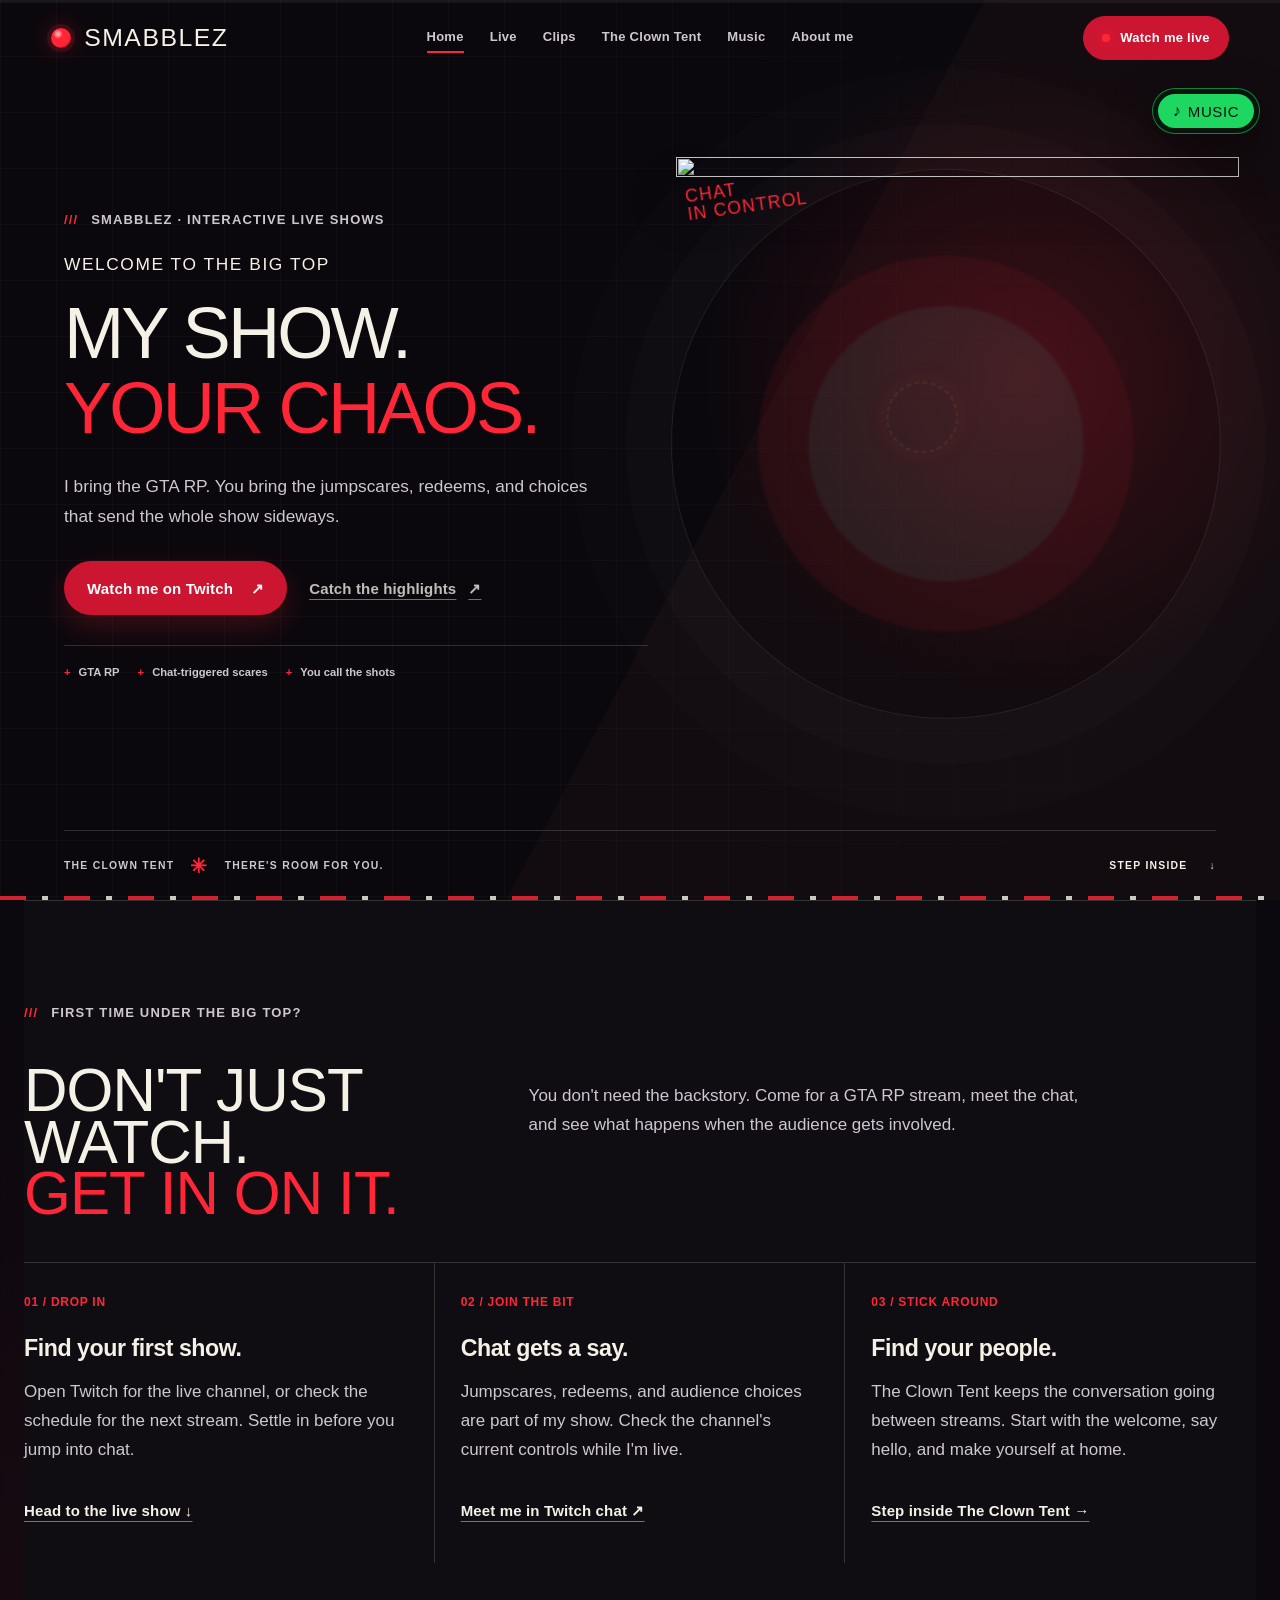
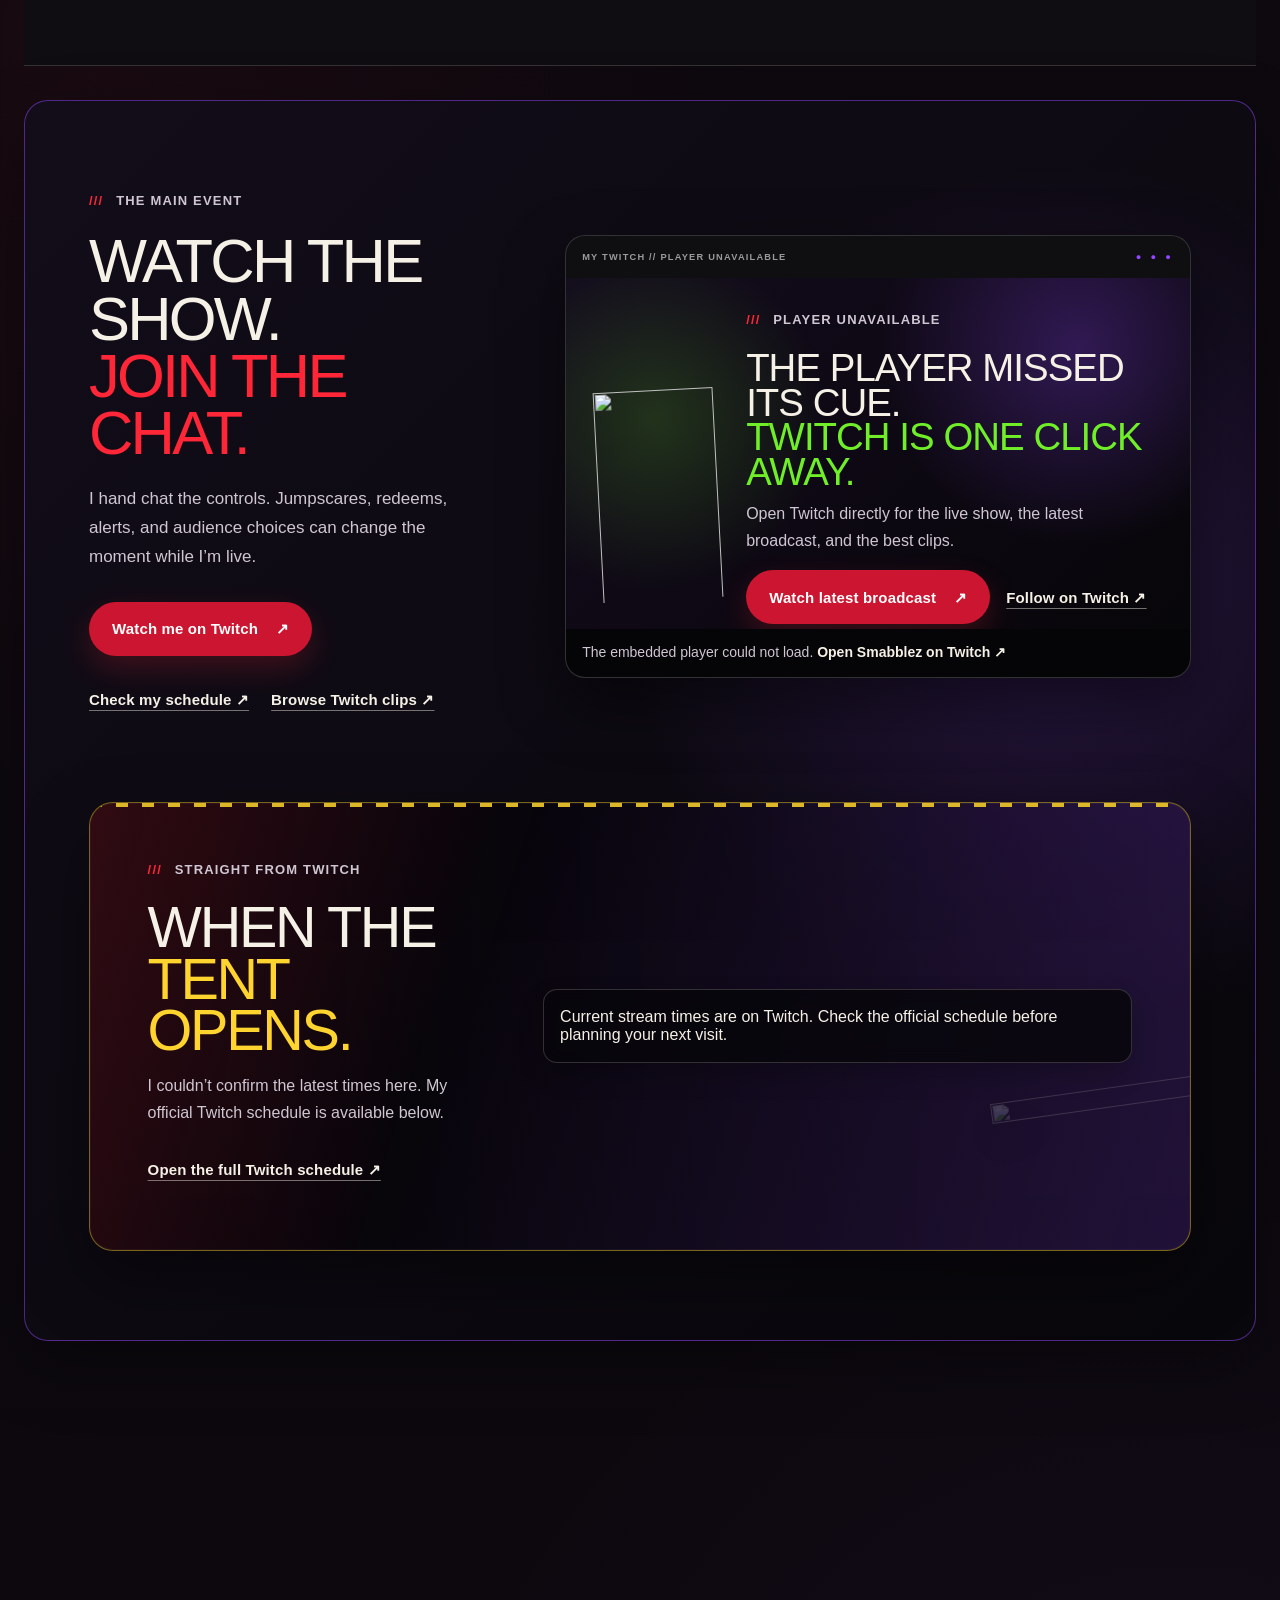
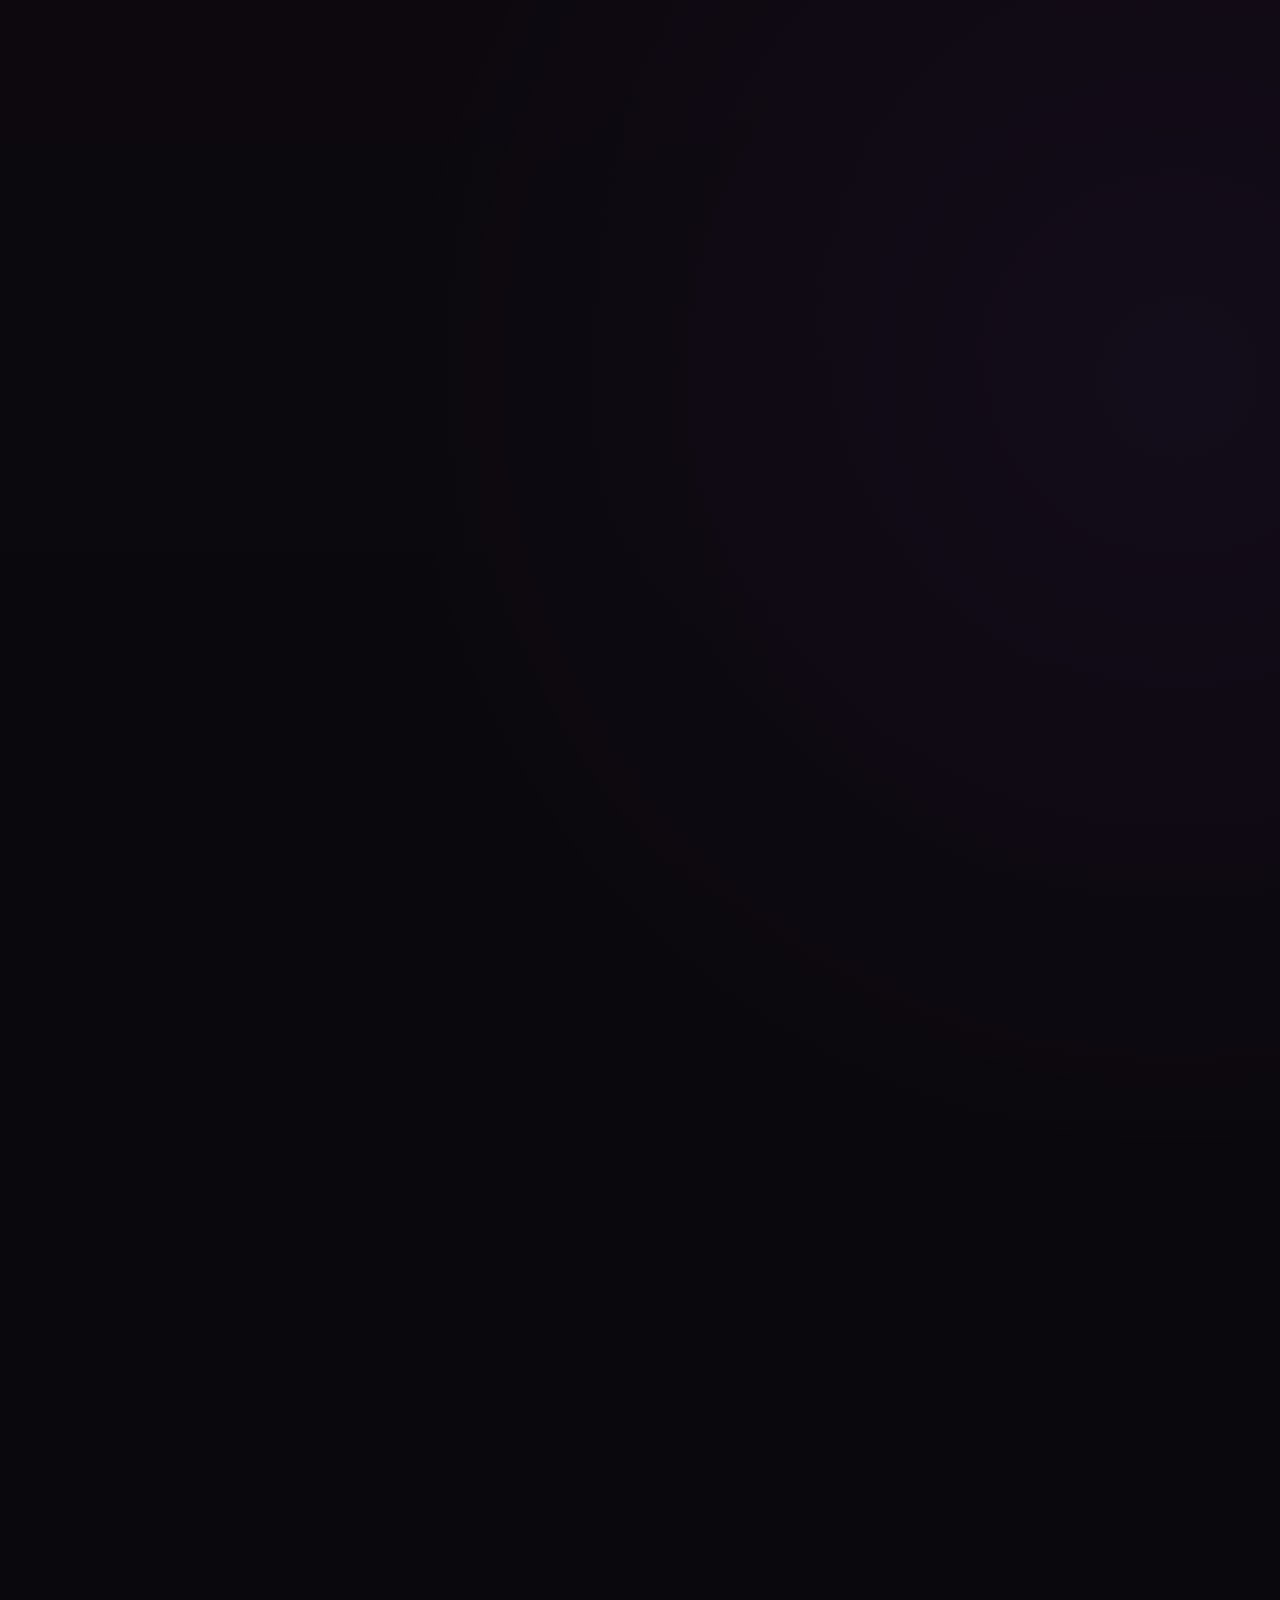
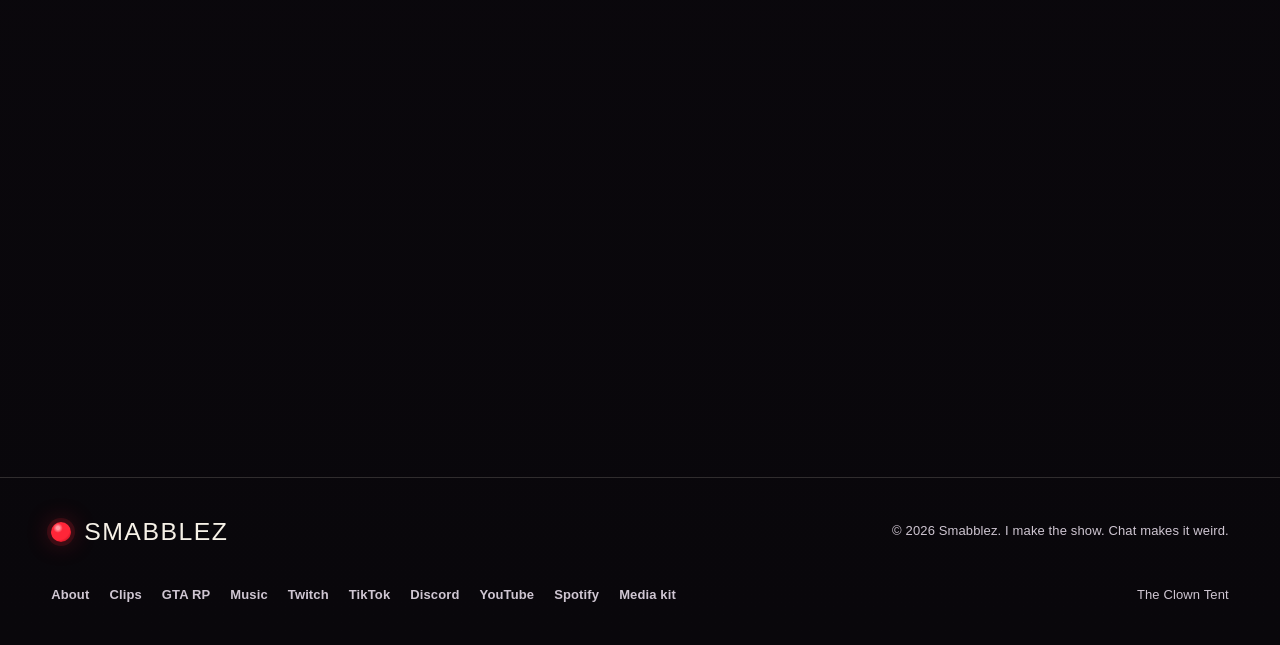
==== commit ae054432: "Prepare main creator site with readable navigation and reliable fallbacks" ====
--- a/index.html
+++ b/index.html
@@ -43,7 +43,7 @@
   <link rel="dns-prefetch" href="//p.scdn.co">
   <link rel="dns-prefetch" href="//image-cdn-ak.spotifycdn.com">
   <link rel="dns-prefetch" href="//discord.com">
-  <link rel="stylesheet" href="styles.css?v=20260908b">
+  <link rel="stylesheet" href="styles.css?v=20260923a">
   <script type="application/ld+json">
     {
       "@context": "https://schema.org",
@@ -106,11 +106,7 @@
   <a class="skip-link" href="#main">Skip to the show</a>
   <div class="cursor-nose" aria-hidden="true"></div>
   <div class="scroll-progress" aria-hidden="true"><span></span></div>
-  <div class="chaos-flash" aria-hidden="true">
-    <span data-chaos-kicker>THE TENT IS TILTING</span>
-    <strong data-chaos-title>CHAOS MODE</strong>
-    <small data-chaos-hint>CLICK SOMETHING DUMB</small>
-  </div>
+  <div class="chaos-effects" aria-hidden="true"></div>
   <p class="mode-status sr-only" role="status" aria-live="polite" data-mode-status></p>
 
   <aside class="sound-prompt" data-sound-prompt aria-label="Smabblez soundtrack preview controls">
@@ -147,8 +143,8 @@
       <a href="#live" data-section-name="Live"><span aria-hidden="true">01</span>Live</a>
       <a href="clips.html" data-track="clips-nav"><span aria-hidden="true">↗</span>Clips</a>
       <a href="community.html" data-track="community-nav"><span aria-hidden="true">↗</span>The Clown Tent</a>
-      <a href="#follow" data-section-name="Follow"><span aria-hidden="true">02</span>Follow</a>
-      <a href="#about" data-section-name="About"><span aria-hidden="true">03</span>About</a>
+      <a href="music.html" data-track="music-nav"><span aria-hidden="true">↗</span>Music</a>
+      <a href="about.html" data-track="about-nav"><span aria-hidden="true">↗</span>About me</a>
       <a class="nav-live-link" href="https://www.twitch.tv/smabblez" data-social="twitch" target="_blank" rel="noopener"><span aria-hidden="true">↗</span>Watch me live</a>
     </nav>
     <a class="header-cta" href="https://www.twitch.tv/smabblez" data-social="twitch" target="_blank" rel="noopener"><span class="live-dot" aria-hidden="true"></span>Watch me live</a>
@@ -165,6 +161,13 @@
           <a class="hero-secondary text-link" href="clips.html" data-track="hero-clips">Catch the highlights <span aria-hidden="true">↗</span></a>
         </div>
         <ul class="hero-show-notes" aria-label="What to expect"><li>GTA RP</li><li>Chat-triggered scares</li><li>You call the shots</li></ul>
+        <div class="chaos-console" data-chaos-console hidden role="region" aria-label="Chaos Mode playground">
+          <div class="chaos-console-top"><span>Chaos Mode / You're in charge</span><button type="button" data-chaos-off>End chaos <span aria-hidden="true">×</span></button></div>
+          <p class="chaos-reaction" data-chaos-reaction>The big red nose was a warning.</p>
+          <p class="chaos-caption" data-chaos-caption>Six bits of trouble. One big finale. Take your time.</p>
+          <div class="chaos-meter-row"><progress data-chaos-meter max="6" value="0" aria-label="Trouble until the finale"></progress><span data-chaos-count>0 / 6</span></div>
+          <div class="chaos-console-bottom"><button type="button" data-chaos-play>Cause trouble <span aria-hidden="true">✳</span></button><span data-chaos-hint>Or tap an empty spot.</span></div>
+        </div>
       </div>
       <div class="hero-stage">
         <div class="spotlight" aria-hidden="true"></div>
@@ -328,6 +331,6 @@
   </footer>
 
   <script src="site.config.js?v=20260908b"></script>
-  <script src="script.js?v=20260908a"></script>
+  <script src="script.js?v=20260923a"></script>
 </body>
 </html>
--- a/styles.css
+++ b/styles.css
@@ -60,10 +60,7 @@
 .cursor-nose.visible { opacity: 1; }.cursor-nose.hot { width: 28px; box-shadow: 0 0 0 8px rgba(255,38,56,.12),0 0 28px rgba(255,38,56,.8); }
 .scroll-progress { position: fixed; z-index: 130; top: 0; left: 0; width: 100%; height: 3px; pointer-events: none; background: rgba(255,255,255,.05); }
 .scroll-progress span { display: block; width: 100%; height: 100%; background: linear-gradient(90deg,var(--red),var(--gold),var(--green)); transform: scaleX(var(--scroll-progress,0)); transform-origin: left; box-shadow: 0 0 12px var(--red); }
-.chaos-flash { position: fixed; z-index: 145; inset: 0; padding: 24px; display: grid; place-content: center; pointer-events: none; text-align: center; background: rgba(11,8,13,.9); opacity: 0; visibility: hidden; }
-.chaos-flash span,.chaos-flash small { font-size: .72rem; font-weight: 900; letter-spacing: .35em; }.chaos-flash span { color: var(--green); }.chaos-flash small { color: var(--gold); }
-.chaos-flash strong { margin: 8px 0; color: var(--paper); font: clamp(5rem,16vw,15rem)/.78 var(--display); letter-spacing: -.04em; text-shadow: 6px 0 var(--red),-6px 0 var(--purple); }
-.chaos-flash.play { visibility: visible; animation: chaos-flash .64s steps(2,end) both; }
+.chaos-effects { position: fixed; z-index: 142; inset: 0; overflow: hidden; pointer-events: none; }
 
 .sound-prompt { position: fixed; z-index: 88; top: 94px; right: 18px; width: min(590px,calc(100% - 36px)); min-height: 84px; padding: 12px; display: grid; grid-template-columns: 52px minmax(0,1fr) 36px 36px 44px 108px 28px; grid-template-rows: auto 3px; align-items: center; gap: 8px; border: 1px solid rgba(30,215,96,.55); border-radius: 18px; background: rgba(7,23,13,.96); box-shadow: 0 20px 55px rgba(0,0,0,.48); transform: translateY(0); transition: width .22s ease,min-height .22s ease,padding .22s ease,transform .22s ease; }
 .sound-restore { display: none; }
@@ -944,3 +941,152 @@
   }
   .site-nav.open .nav-live-link > span { color: white; }
 }
+
+/* Reading scale: display type for the show, open letterforms for information. */
+/* An optional playground stays in the reading flow, clear of music and navigation. */
+.hub-navigation { flex-wrap: wrap; }
+.about-header,.music-header,.rp-header,.kit-header { flex-wrap: wrap; }
+.hub-navigation a[aria-current="page"] { color: var(--paper); text-decoration: underline; text-decoration-color: var(--red); text-underline-offset: 7px; text-decoration-thickness: 2px; }
+.about-header .hub-navigation,.music-header .hub-navigation,.rp-header .hub-navigation { column-gap: 20px; row-gap: 4px; }
+@media (max-width:760px) {
+  .hub-navigation { width: 100%; }
+  .about-header .hub-navigation a,.music-header .hub-navigation a,.rp-header .hub-navigation a,.kit-header .hub-navigation a { min-height: 44px; }
+}
+.chaos-console[hidden] { display: none; }
+.chaos-console { max-width: 520px; margin-top: 24px; padding: 18px; border: 2px solid var(--gold); border-radius: 18px; color: var(--paper); background: #19130d; box-shadow: 5px 5px 0 rgba(255,212,47,.18); }
+.chaos-console-top,.chaos-console-bottom,.chaos-meter-row { display: flex; align-items: center; justify-content: space-between; gap: 12px; }
+.chaos-console-top > span { color: var(--gold); font: 800 .78rem/1.4 var(--body); }
+.chaos-console button { flex-shrink: 0; min-height: 44px; padding: 10px 13px; border: 1px solid rgba(255,212,47,.35); border-radius: 10px; background: transparent; color: var(--paper); font: 700 .875rem/1.3 var(--body); cursor: pointer; }
+.chaos-console [data-chaos-play] { min-height: 48px; min-width: 160px; display: inline-flex; justify-content: space-between; gap: 18px; color: var(--ink); background: var(--gold); border-color: var(--gold); font-size: 1rem; }
+.chaos-console [data-chaos-play]:hover { background: #ffe578; }
+.chaos-console [data-chaos-off]:hover { background: rgba(255,212,47,.12); }
+.chaos-console .chaos-reaction { min-height: 2.5em; margin: 14px 0 6px; color: var(--paper); font: 800 clamp(1.3rem,2.2vw,1.55rem)/1.25 var(--body); text-wrap: balance; }
+.chaos-console .chaos-caption { min-height: 3em; margin: 0; color: #e0d5c6; font: 400 1rem/1.5 var(--body); }
+.chaos-meter-row { margin: 16px 0; }
+.chaos-meter-row progress { flex: 1; min-width: 0; width: 100%; height: 9px; border: 0; border-radius: 99px; overflow: hidden; appearance: none; background: #453d26; accent-color: var(--gold); }
+.chaos-meter-row progress::-webkit-progress-bar { background: #453d26; }
+.chaos-meter-row progress::-webkit-progress-value { background: var(--gold); border-radius: 99px; }
+.chaos-meter-row progress::-moz-progress-bar { background: var(--gold); }
+.chaos-meter-row > span { color: var(--gold); font: 800 .875rem var(--body); font-variant-numeric: tabular-nums; }
+.chaos-console-bottom > span { max-width: 155px; color: #e0d5c6; font: 400 .875rem/1.4 var(--body); }
+.chaos-console.is-finale { background: #2b2110; box-shadow: 5px 5px 0 var(--gold); }
+.chaos-console.is-finale .chaos-reaction { color: var(--gold); }
+.chaos-effects .chaos-sticker { width: max-content; max-width: min(260px,calc(100vw - 50px)); text-align: center; font-size: clamp(1rem,3vw,1.75rem); line-height: 1.2; }
+.chaos-particle { width: 9px; height: 15px; clip-path: none; }
+.chaos-particle-star { width: 19px; height: 19px; clip-path: polygon(50% 0,61% 35%,100% 38%,70% 62%,80% 100%,50% 78%,20% 100%,30% 62%,0 38%,39% 35%); }
+.chaos-particle-ring { width: 15px; height: 15px; border: 3px solid var(--spark-color); border-radius: 50%; background: transparent; }
+@media (max-width:600px) {
+  .chaos-console { padding: 14px; margin-top: 20px; }
+  .chaos-console-top { gap: 8px; }
+  .chaos-console-top > span { max-width: 150px; }
+  .chaos-console-bottom { align-items: flex-start; flex-direction: column; gap: 10px; }
+  .chaos-console [data-chaos-play] { width: 100%; }
+  .chaos-console-bottom > span { max-width: none; }
+}
+@media (prefers-reduced-motion:reduce) {
+  .chaos-effects { display: none; }
+  body.chaos-on .hero h1 em,body.chaos-on .section h2 em { text-shadow: none; }
+}
+
+:root { --action-red:#cc1530; --reading-size:1.0625rem; --reading-leading:1.7; }
+.simple-home .hero-lede,.music-lede,.about-lede,.rp-lede,.kit-lede,.tent-lede {
+  max-width:58ch;
+  color:var(--muted);
+  font-size:clamp(1.0625rem,1.35vw,1.25rem);
+  line-height:var(--reading-leading);
+}
+.simple-home .live-copy > p:not(.kicker),.simple-home .simple-about-copy > p:not(.kicker),
+.first-show-intro > p:last-child,.first-show-steps p,.tent-card-grid p,.tent-arrival p,
+.tent-questions p,.about-story p,.about-pillar-grid p,.rp-story p,.rp-pillar-grid p,.kit-panel > p:last-child,.kit-contact > p:not(.kicker) {
+  max-width:60ch;
+  color:var(--muted);
+  font-size:var(--reading-size);
+  line-height:var(--reading-leading);
+}
+.first-show-steps h3,.tent-card-grid h3,.tent-steps h3,.about-pillar-grid h3,.rp-pillar-grid h3 {
+  font-family:var(--body);
+  font-size:1.45rem;
+  line-height:1.3;
+  font-weight:800;
+  letter-spacing:-.02em;
+  text-transform:none;
+}
+.kicker,.simple-home .kicker { font-size:.8125rem; line-height:1.5; letter-spacing:.09em; color:var(--muted); }
+.button,.simple-home .button,.text-link,.simple-home .text-link {
+  font-size:.9375rem;
+  font-weight:700;
+  line-height:1.4;
+  letter-spacing:.01em;
+  text-transform:none;
+}
+.button,.simple-home .button { min-height:54px; padding:13px 22px; }
+.button-primary,.simple-home .button-primary { color:#fff; background:var(--action-red); }
+.button-primary:hover,.simple-home .button-primary:hover { background:#b9112a; }
+.text-link { display:inline-flex; align-items:center; min-height:44px; text-decoration:underline; text-underline-offset:5px; text-decoration-color:rgba(246,241,231,.45); }
+.text-link:hover { color:var(--paper); text-decoration-color:var(--red); }
+.first-show-steps .text-link,.tent-card-grid .text-link { line-height:1.5; }
+.site-nav a,.simple-home .site-nav a,.music-header nav a,.about-header nav a,.rp-header nav a,.kit-nav a {
+  color:var(--muted); font-size:.8125rem; font-weight:700; line-height:1.4; letter-spacing:.02em; text-transform:none;
+}
+.music-header nav a,.about-header nav a,.rp-header nav a,.kit-nav a { display:inline-flex; align-items:center; min-height:40px; }
+.music-header nav,.about-header nav,.rp-header nav { column-gap:20px; row-gap:4px; }
+.header-cta { min-height:44px; font-size:.8125rem; letter-spacing:.02em; text-transform:none; }
+.simple-home .header-cta { color:#fff; background:var(--action-red); border-color:var(--action-red); }
+.simple-home .social-card strong { max-width:30ch; font:800 clamp(1.25rem,1.7vw,1.6rem)/1.3 var(--body); letter-spacing:0; text-transform:none; }
+.simple-home .social-card small { max-width:46ch; color:#e0d9e3; font-size:1rem; line-height:1.65; }
+.simple-home .social-action { font-size:.9375rem; letter-spacing:.01em; text-transform:none; }
+.social-number,.first-show-steps li > span,.tent-number { font-size:.75rem; line-height:1.5; letter-spacing:.06em; }
+.funnel-path strong,.discord-preview { font-size:.8125rem; letter-spacing:.02em; }
+.simple-home .music-strip small { font-size:.75rem; color:#fff; letter-spacing:.06em; }
+.about-faq summary { padding:20px 32px 20px 0; font-size:1.0625rem; line-height:1.5; font-weight:700; letter-spacing:0; }
+.about-faq details p { font-size:var(--reading-size); line-height:var(--reading-leading); }
+.tent-note { font-size:.875rem; line-height:1.6; }
+.tent-invitation { padding:clamp(28px,4vw,52px); }
+.track-grid li { grid-template-columns:32px minmax(0,1fr) 44px; }
+.track-grid strong { font:800 1.3rem/1.35 var(--body); text-transform:none; }
+.track-grid small { font-size:.875rem; line-height:1.5; }
+.track-grid a { display:grid; place-items:center; width:44px; min-height:44px; border:1px solid var(--line); border-radius:50%; }
+.schedule-intro > p:not(.kicker),.live-offline-copy > p:not(.kicker) { color:var(--muted); font-size:1rem; line-height:1.65; }
+.schedule-date small,.schedule-show small { color:var(--muted); font-size:.75rem; letter-spacing:.03em; }
+.schedule-show strong { font:700 1rem/1.4 var(--body); white-space:normal; }
+.schedule-time { font-size:.875rem; letter-spacing:0; }
+.live-player-fallback { color:var(--muted); font-size:.875rem; line-height:1.6; }
+.twitch-stage { grid-template-columns:minmax(0,1fr); }
+.kit-brief strong,.kit-brief span { font-size:.9375rem; line-height:1.6; letter-spacing:0; }
+.kit-brief strong { text-transform:none; }
+.kit-format-grid p { font-size:1.0625rem; line-height:1.7; opacity:1; }
+.kit-format-grid article:nth-child(2) { background:#b384ed; }
+.site-footer,.simple-home .site-footer { display:flex; flex-wrap:wrap; justify-content:space-between; gap:20px 32px; }
+.site-footer > div { justify-content:flex-start; flex-wrap:wrap; gap:4px 20px; }
+.site-footer p,.site-footer > a:not(.brand),.site-footer > div a,.music-footer a,.about-footer a,.kit-footer a,
+.music-footer span,.about-footer span,.kit-footer span,.rp-footer a,.rp-footer span { color:var(--muted); font-size:.8125rem; line-height:1.6; letter-spacing:.01em; text-transform:none; }
+.site-footer > a:not(.brand),.site-footer > div a,.music-footer a,.about-footer a,.kit-footer a,.rp-footer a { display:inline-flex; align-items:center; min-height:40px; }
+.sound-prompt .sound-meta strong { font:700 1rem/1.35 var(--body); letter-spacing:0; text-transform:none; }
+.sound-prompt .sound-status { color:var(--muted); font-size:.75rem; line-height:1.4; letter-spacing:0; text-transform:none; }
+@media (max-width:760px) {
+  .first-show-intro { grid-template-columns:1fr; }
+  .twitch-stage { aspect-ratio:auto; }
+  .live-offline-copy h3 { line-height:1.1; }
+  .first-show-intro h2 { font-size:clamp(2.3rem,9.7vw,3.8rem); line-height:1.08; }
+  .first-show-steps li { padding-block:30px; }
+  .simple-home .social-card,.simple-home .social-twitch,.simple-home .social-discord { min-height:360px; }
+  .simple-home .social-card strong { margin-top:20px; }
+  .music-header nav,.about-header nav,.rp-header nav { gap:2px 16px; }
+  .tent-actions { gap:12px; }
+  .tent-actions .text-link { min-height:44px; }
+  .simple-home .site-nav a { font-size:.9375rem; }
+  .site-nav.open .nav-live-link { background:var(--action-red); }
+  .kit-header { gap:16px; }.kit-nav { justify-content:flex-start; }
+  .kit-back,.kit-print { font-size:.75rem; line-height:1.4; letter-spacing:0; text-transform:none; }
+  .simple-home .sound-prompt:not(.collapsed) { padding:10px; grid-template-columns:44px 44px minmax(0,1fr) 44px; grid-template-rows:auto auto 3px; gap:8px; }
+  .simple-home .sound-prompt:not(.collapsed) .sound-art { grid-column:1; grid-row:1; width:44px; height:44px; }
+  .simple-home .sound-prompt:not(.collapsed) .sound-meta { grid-column:2 / 4; grid-row:1; }
+  .simple-home .sound-prompt:not(.collapsed) .sound-dismiss { grid-column:4; grid-row:1; width:44px; height:44px; }
+  .simple-home .sound-prompt:not(.collapsed) .sound-previous { grid-column:1; grid-row:2; width:44px; height:44px; }
+  .simple-home .sound-prompt:not(.collapsed) .sound-toggle { grid-column:2; grid-row:2; width:44px; height:44px; }
+  .simple-home .sound-prompt:not(.collapsed) .sound-skip { grid-column:4; grid-row:2; width:44px; height:44px; }
+  .simple-home .sound-prompt:not(.collapsed) .sound-volume-control { grid-column:3; grid-row:2; width:100%; grid-template-columns:minmax(0,1fr) 32px; }
+  .simple-home .sound-volume-control > span { display:none; }
+  .simple-home .sound-volume-control output { display:block; font-size:.75rem; color:var(--muted); }
+  .simple-home .sound-prompt:not(.collapsed) .sound-progress { grid-column:1 / -1; grid-row:3; }
+}
